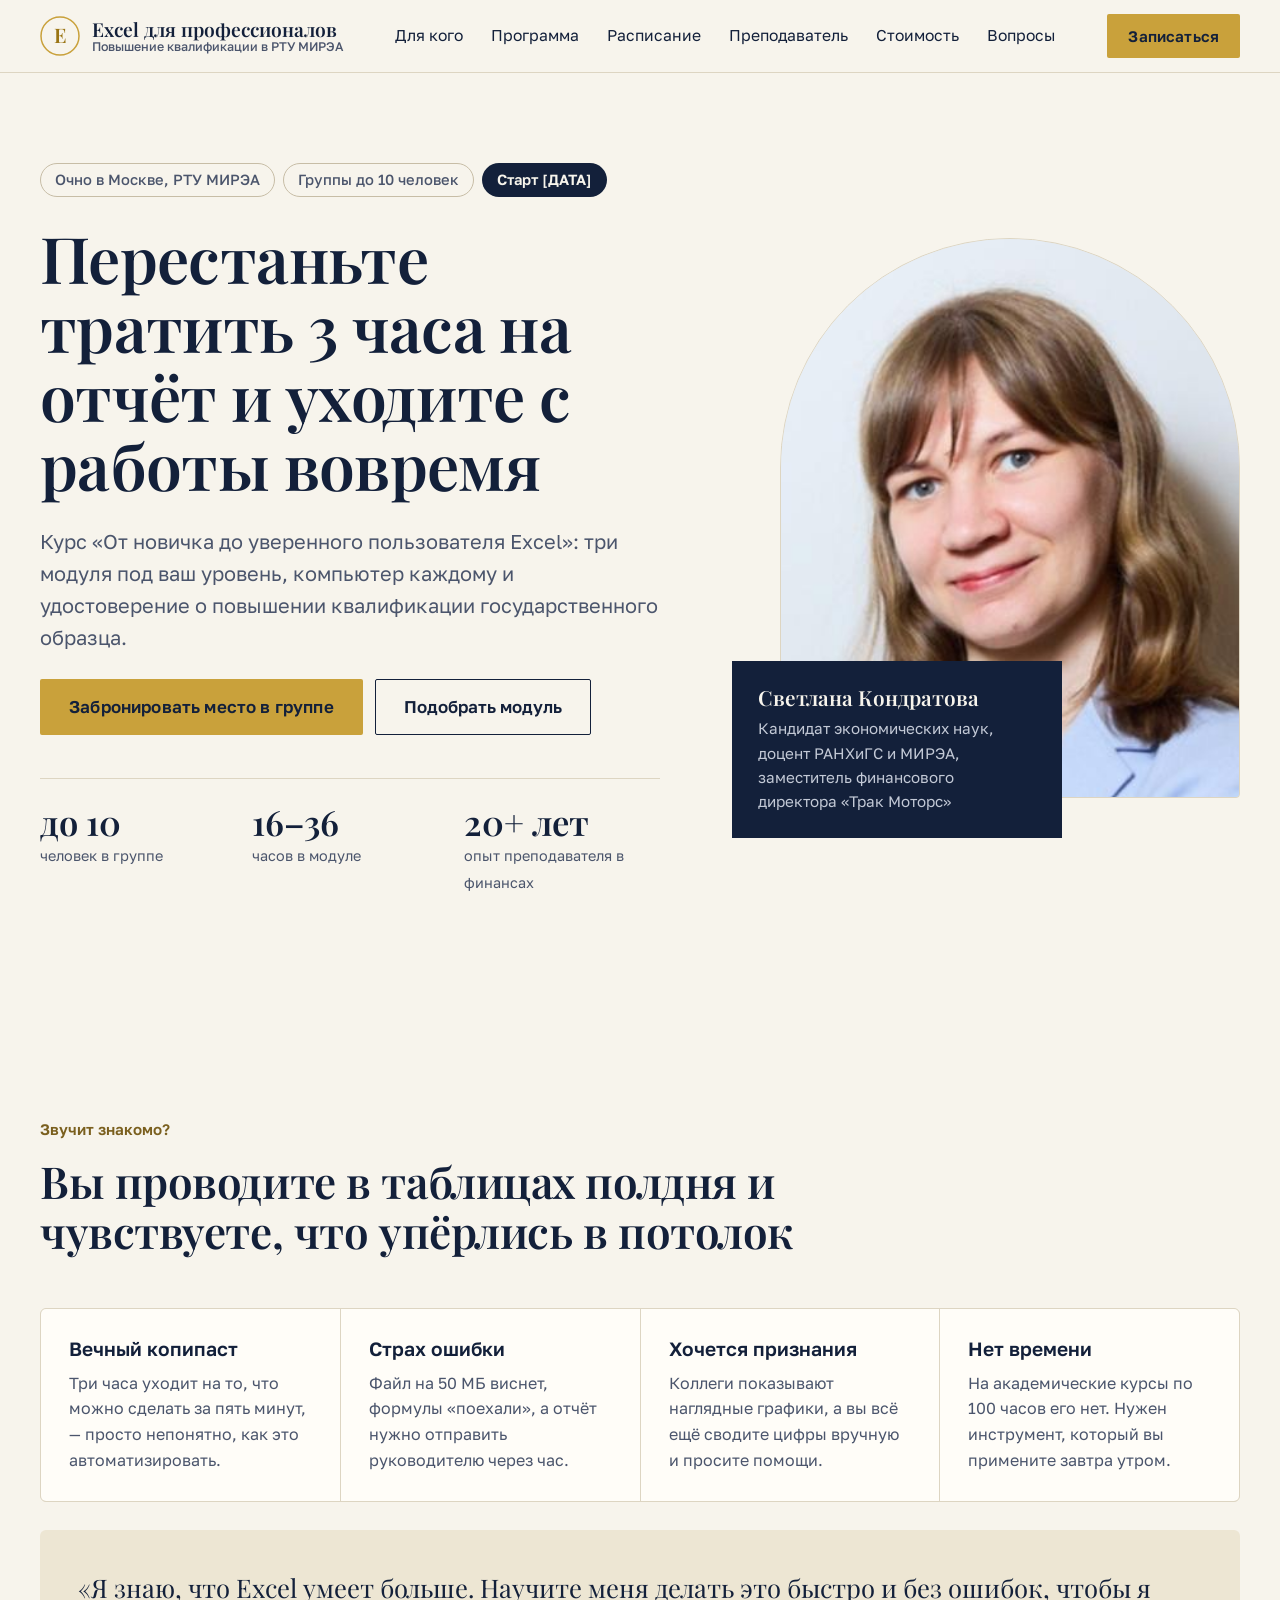
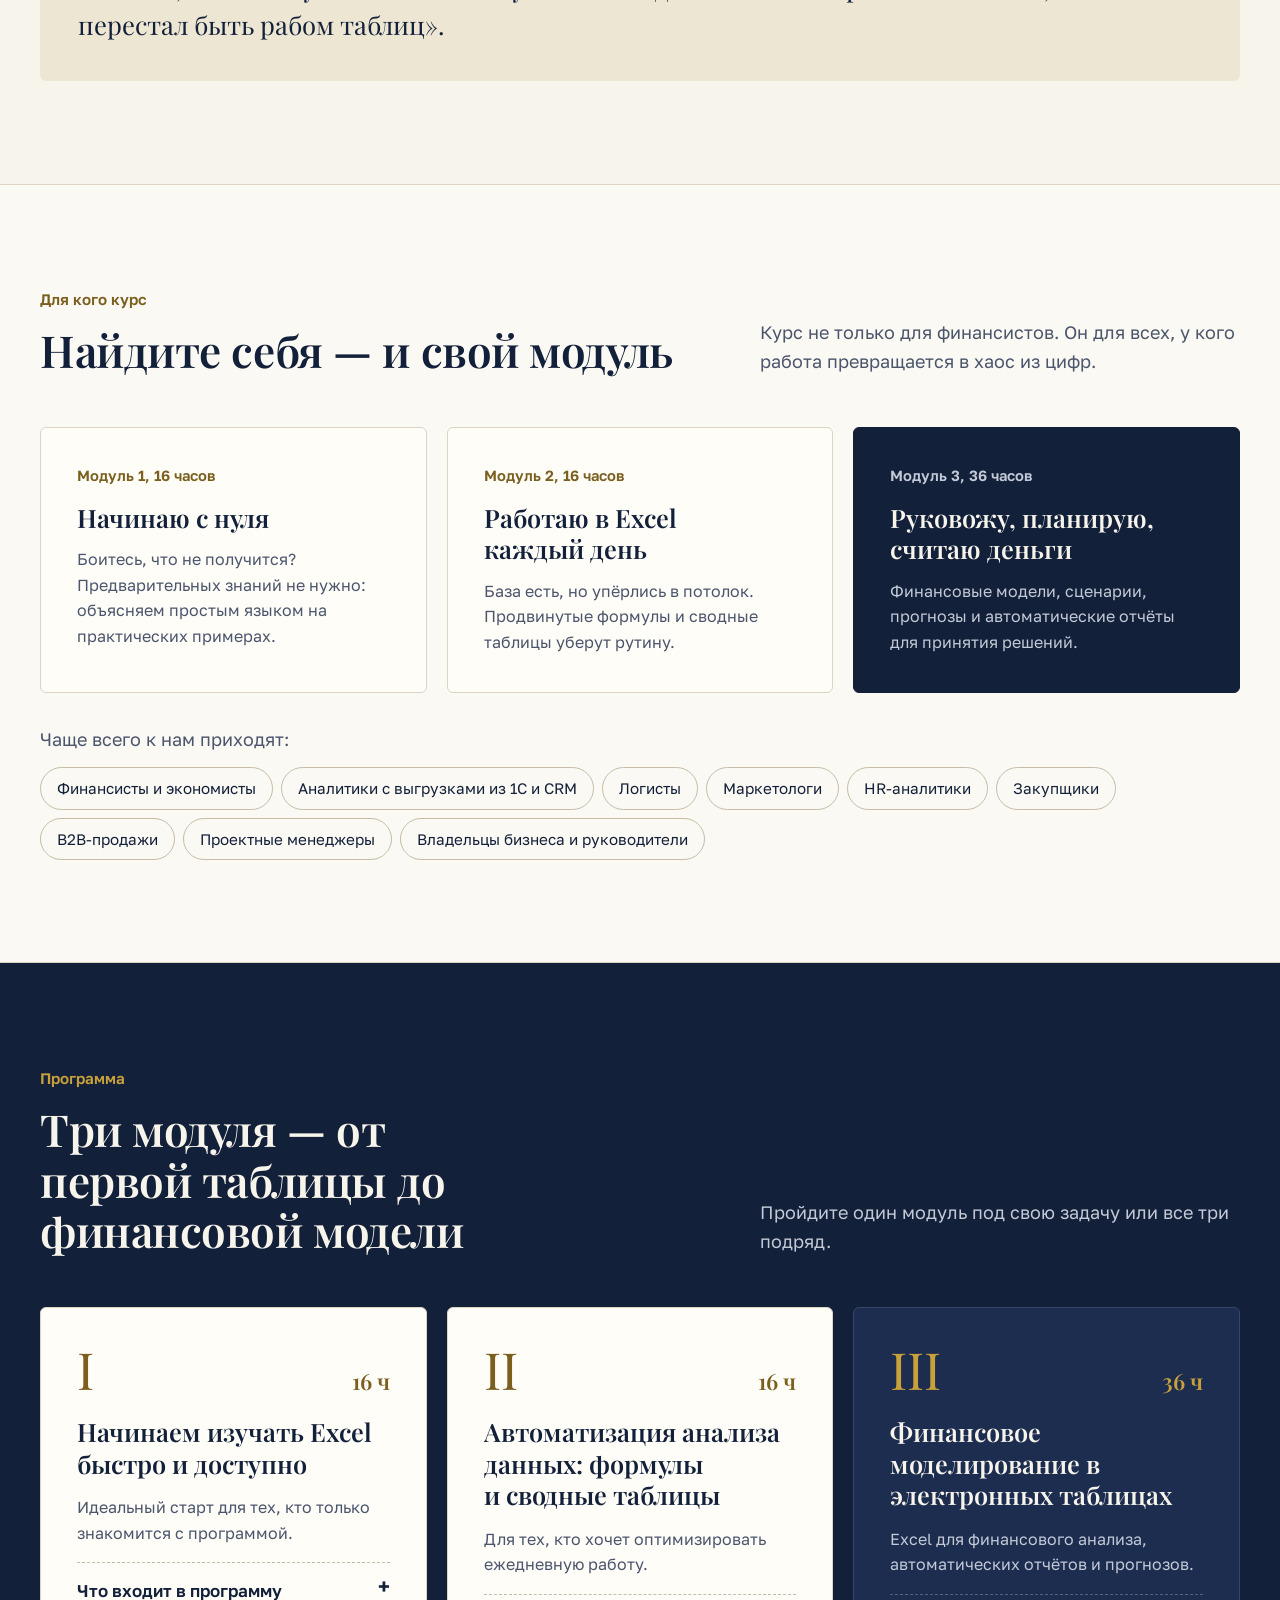
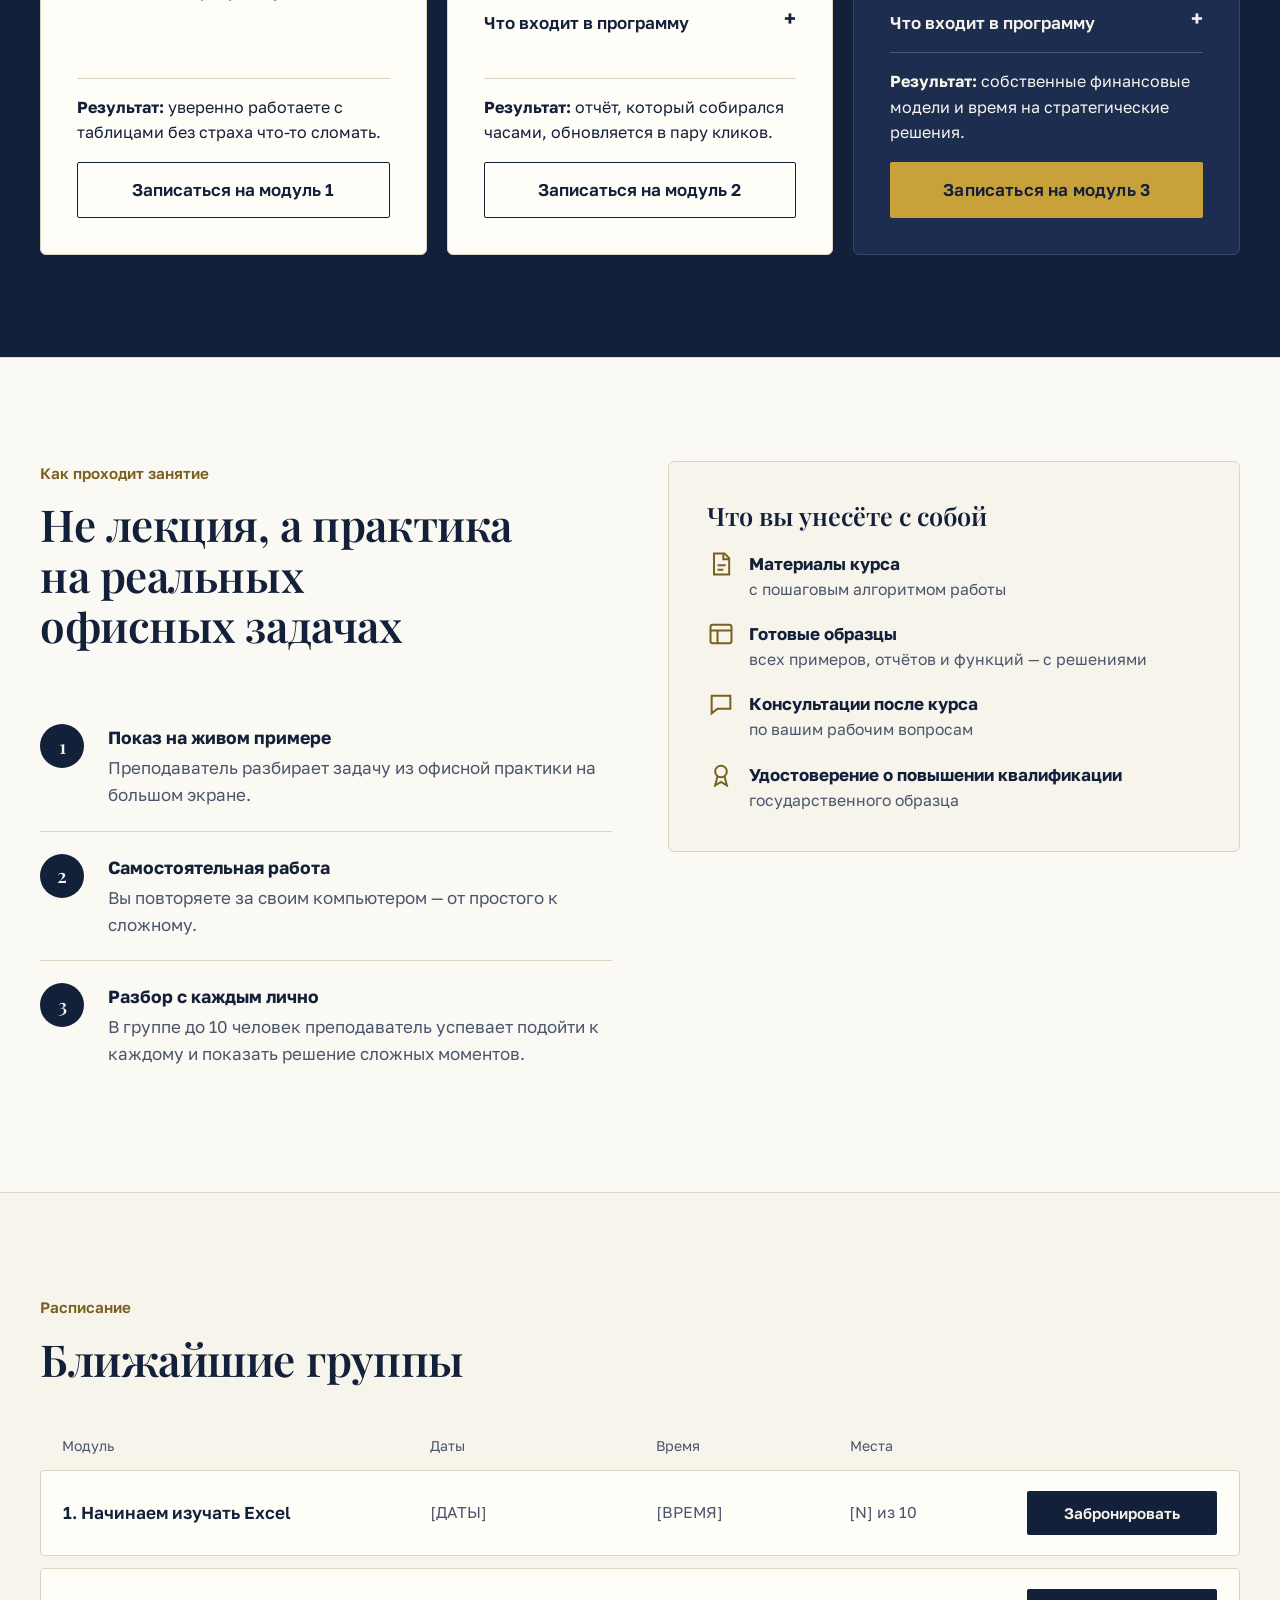
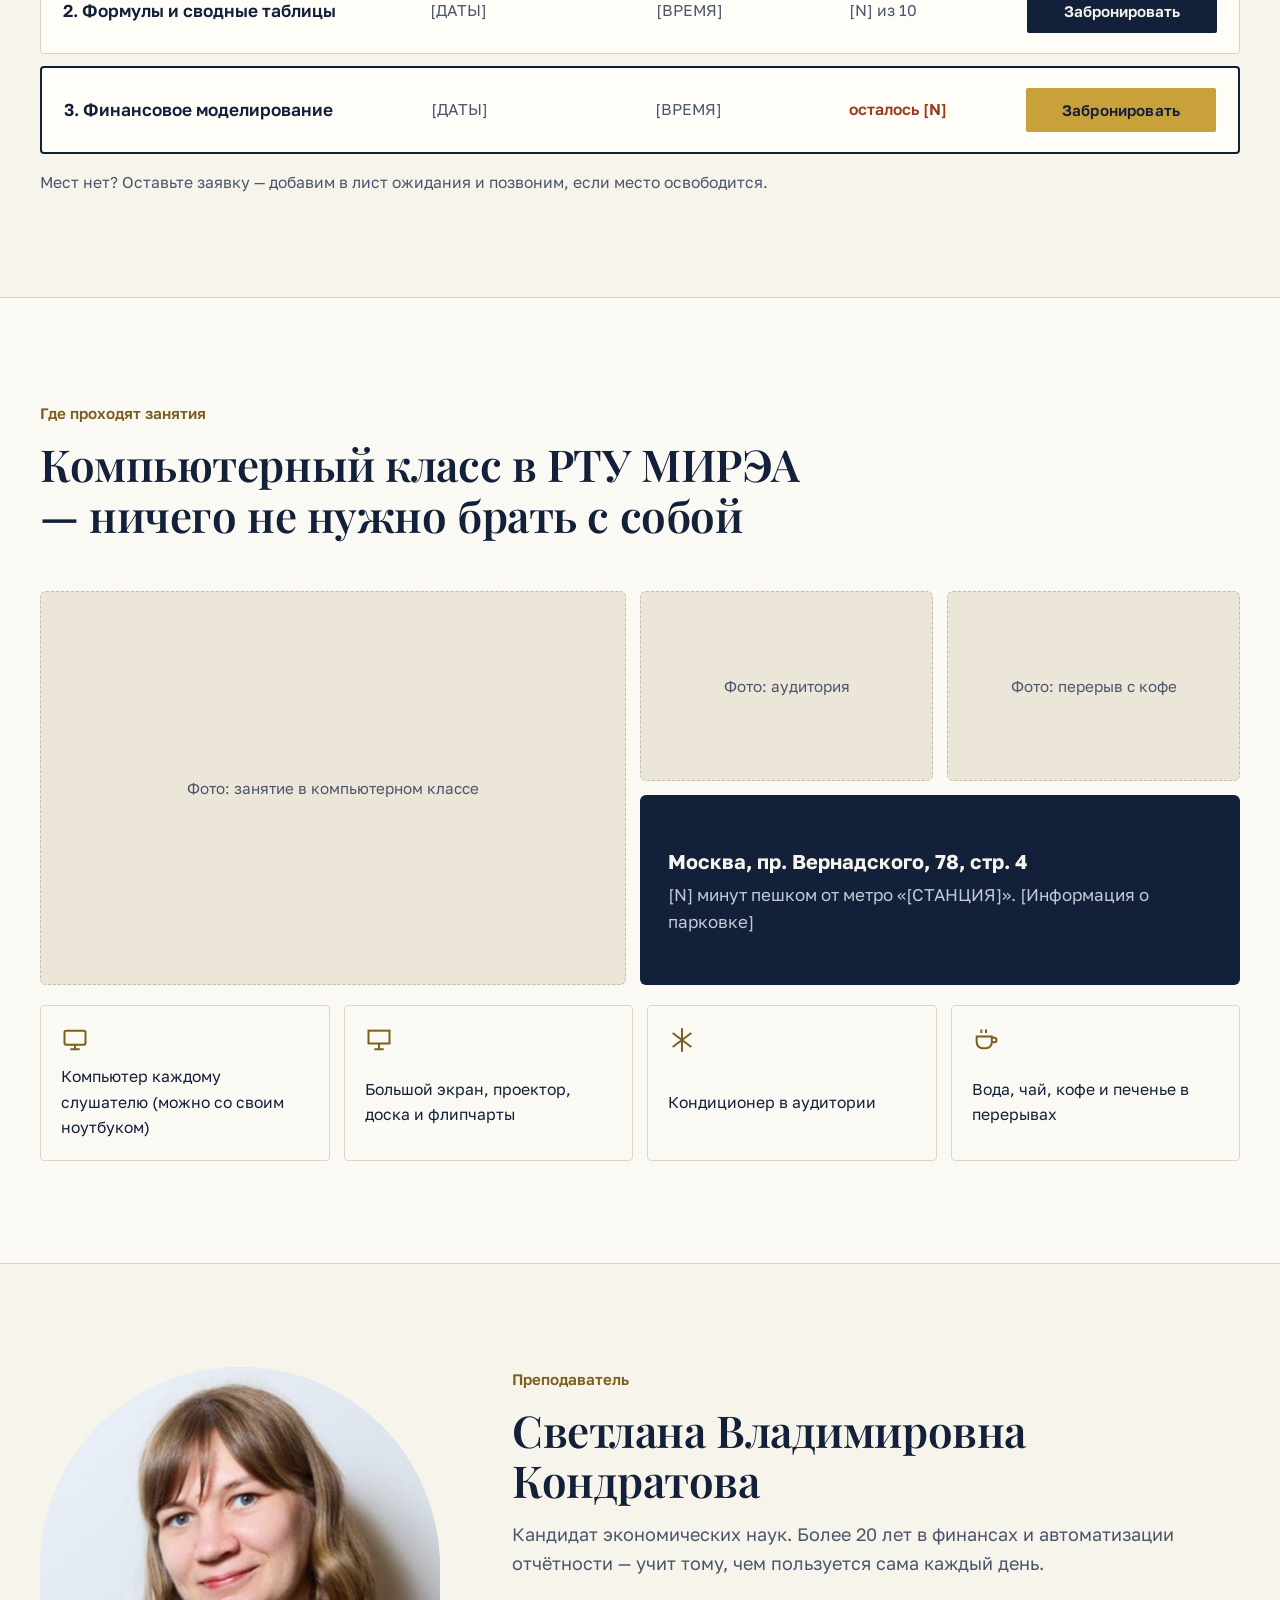
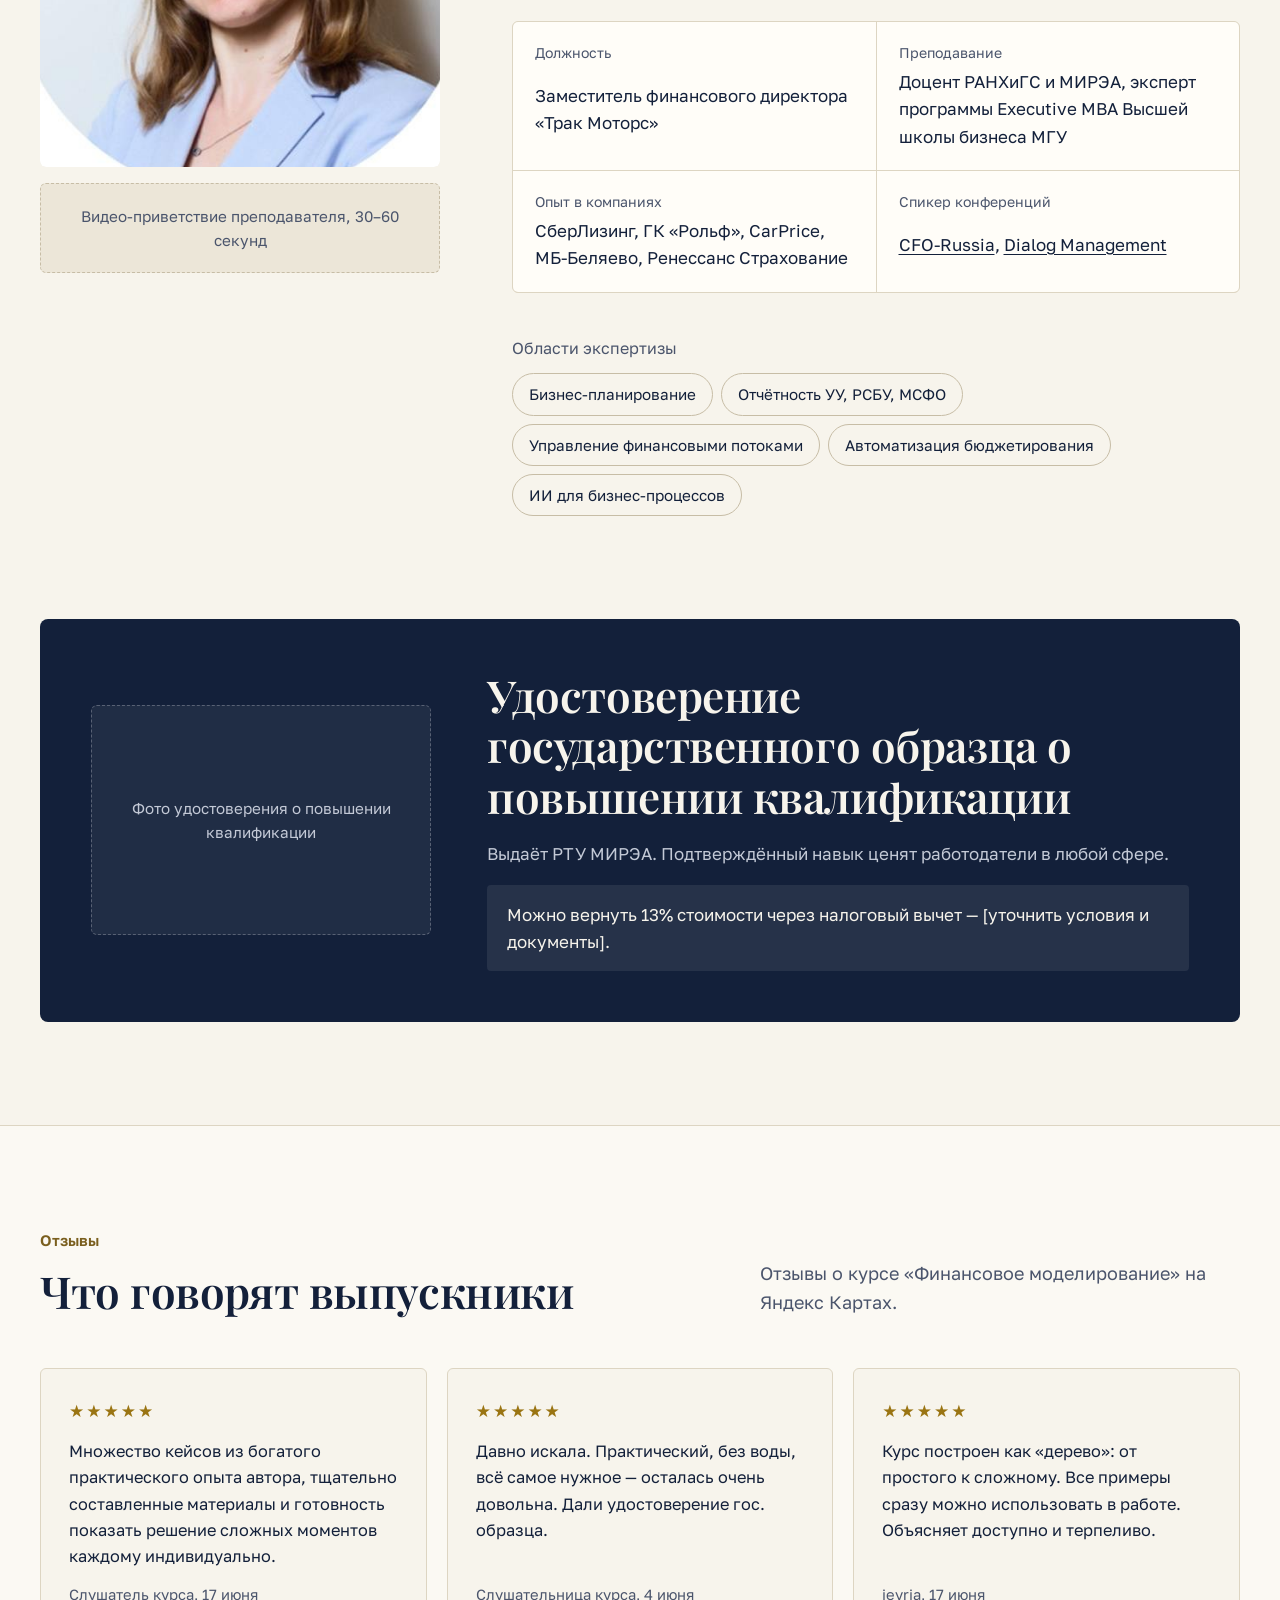
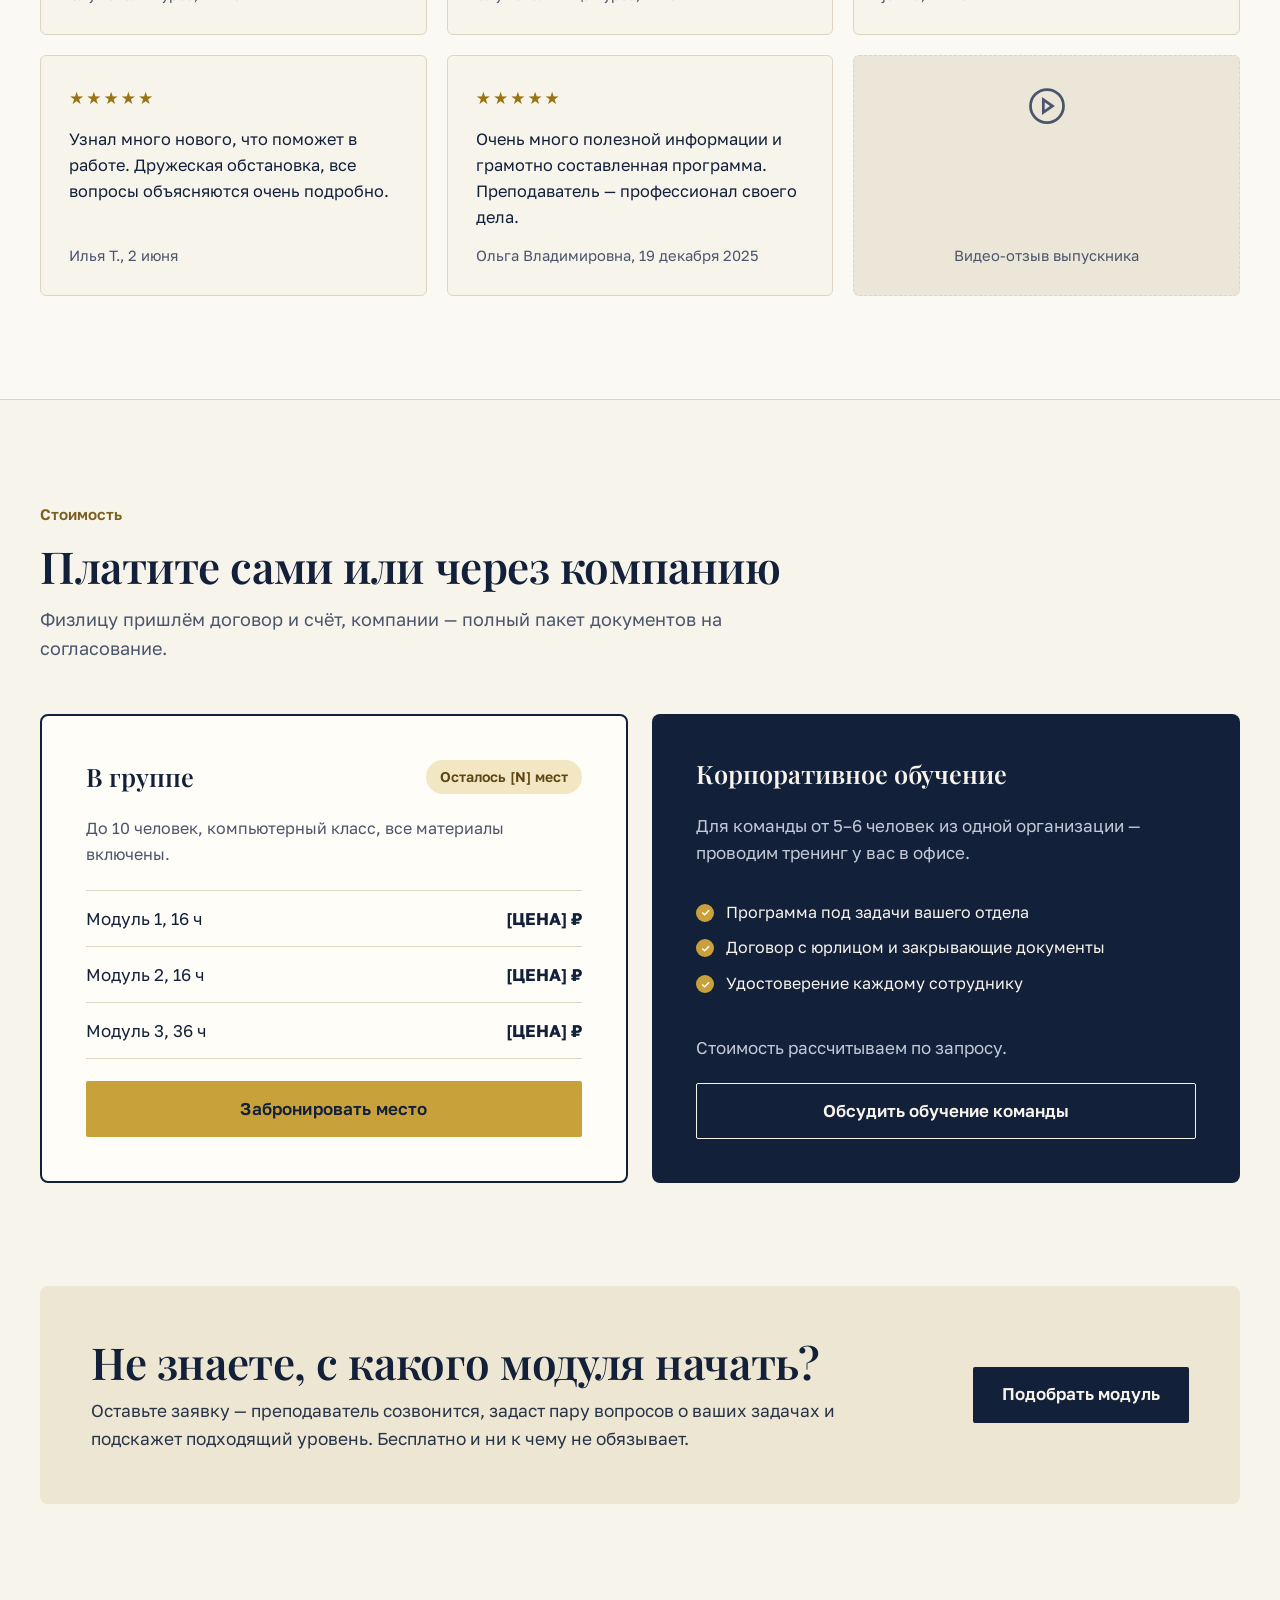
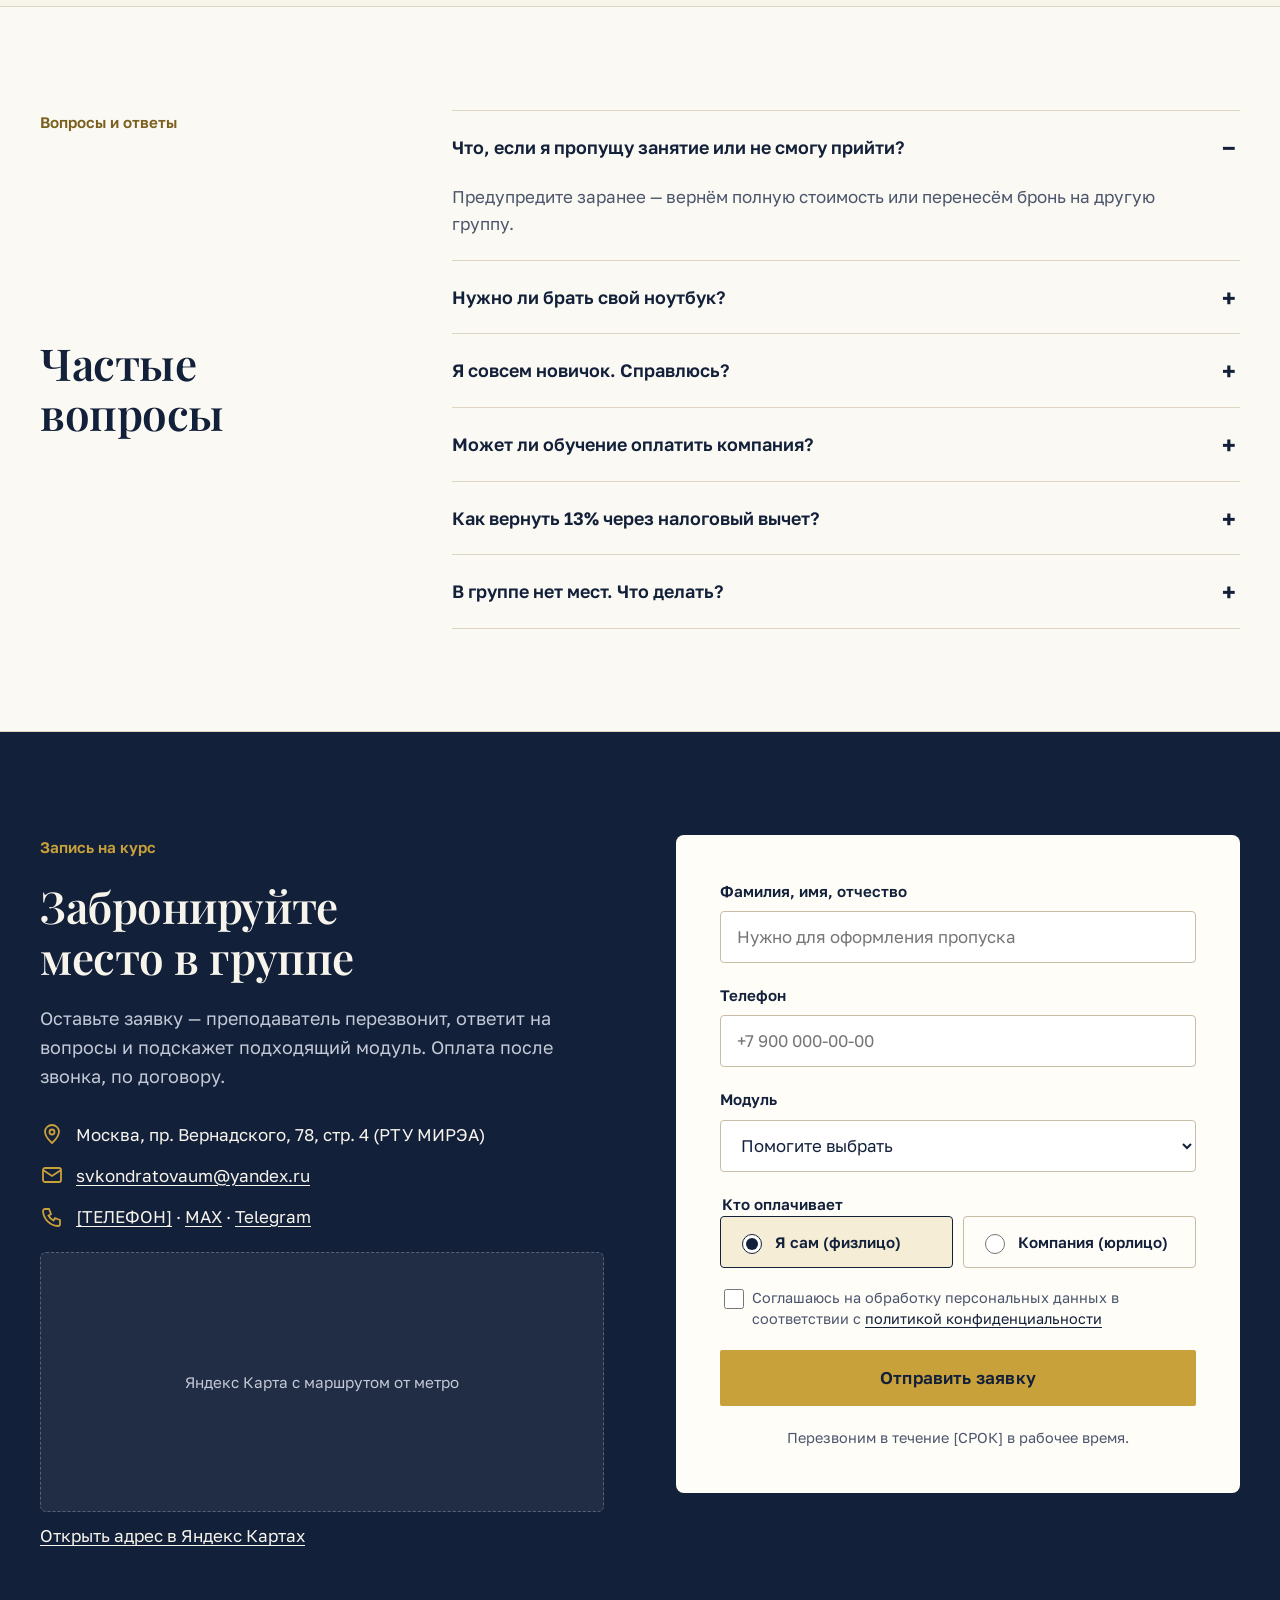
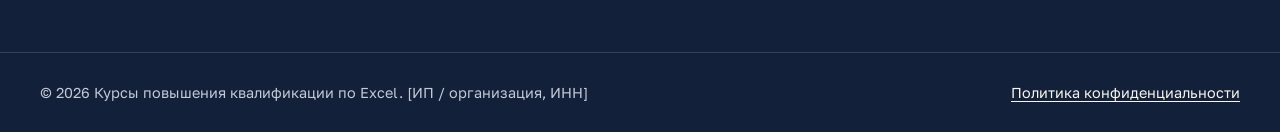
==== a/index.html @ 5761de15 "Лендинг курса Excel: варианты A и C, приём заявок, Метрика и UTM" ====
<!doctype html>
<html lang="ru">
<head>
<meta charset="utf-8">
<meta name="viewport" content="width=device-width, initial-scale=1">
<title>Курсы Excel для руководителей и специалистов — очно в Москве</title>
<meta name="description" content="Очные курсы Excel в РТУ МИРЭА: три модуля от базового уровня до финансового моделирования. Группы до 10 человек, компьютер каждому, удостоверение о повышении квалификации.">
<!-- TODO: заменить ВАШ-ДОМЕН.ru на реальный домен -->
<link rel="canonical" href="https://ВАШ-ДОМЕН.ru/a/">
<meta property="og:title" content="Курсы Excel для руководителей и специалистов — очно в Москве">
<meta property="og:description" content="Три модуля, группы до 10 человек, удостоверение гос. образца.">
<meta property="og:type" content="website">
<meta property="og:image" content="https://ВАШ-ДОМЕН.ru/assets/img/og-a.jpg">
<link rel="preconnect" href="https://fonts.googleapis.com">
<link rel="preconnect" href="https://fonts.gstatic.com" crossorigin>
<link rel="stylesheet" href="https://fonts.googleapis.com/css2?family=Playfair+Display:wght@500;600;700&amp;family=Golos+Text:wght@400;500;600&amp;display=swap">
<link rel="stylesheet" href="../assets/css/base.css">
<link rel="stylesheet" href="../assets/css/theme-a.css">

<script>
  /* Настройки страницы. metrikaId — номер счётчика Яндекс Метрики (8 цифр). 0 = счётчик выключен. */
  window.LANDING_CONFIG = {
    metrikaId: 0,
    callbackText: 'в течение [СРОК] в рабочее время',
    fallbackEmail: 'svkondratovaum@yandex.ru'
  };
</script>
<!-- Яндекс.Метрика: загружается, только если указан metrikaId -->
<script>
  (function () {
    var id = window.LANDING_CONFIG.metrikaId;
    if (!id) return;
    (function(m,e,t,r,i,k,a){m[i]=m[i]||function(){(m[i].a=m[i].a||[]).push(arguments)};
    m[i].l=1*new Date();
    for (var j = 0; j < document.scripts.length; j++) {if (document.scripts[j].src === r) { return; }}
    k=e.createElement(t),a=e.getElementsByTagName(t)[0],k.async=1,k.src=r,a.parentNode.insertBefore(k,a)})
    (window, document, "script", "https://mc.yandex.ru/metrika/tag.js", "ym");
    window.ym(id, "init", { clickmap: true, trackLinks: true, accurateTrackBounce: true, webvisor: true });
  })();
</script>
</head>
<body class="theme-a">

<header class="site-header">
  <div class="container site-header__row">
    <a class="logo" href="#top">
      <svg class="logo__mark" width="40" height="40" viewBox="0 0 40 40" aria-hidden="true"><circle cx="20" cy="20" r="19" fill="none" stroke="#C9A13B" stroke-width="1.5"/><text x="20" y="27" text-anchor="middle" font-family="Playfair Display, Georgia, serif" font-size="20" font-weight="600" fill="#9A7412">E</text></svg>
      <span class="logo__name">Excel для профессионалов<span class="logo__sub">Повышение квалификации в РТУ МИРЭА</span></span>
    </a>
    <nav class="nav" aria-label="Разделы страницы">
      <a href="#for">Для кого</a>
      <a href="#program">Программа</a>
      <a href="#schedule">Расписание</a>
      <a href="#teacher">Преподаватель</a>
      <a href="#price">Стоимость</a>
      <a href="#faq">Вопросы</a>
    </nav>
    <a class="btn btn--primary btn--sm site-header__cta" href="#signup" data-cta="header">Записаться</a>
    <button class="menu-btn" type="button" aria-controls="mobile-nav" aria-expanded="false" aria-label="Меню" data-menu-toggle><svg width="22" height="22" viewBox="0 0 24 24" fill="none" stroke="currentColor" stroke-width="2" aria-hidden="true"><path d="M4 7h16M4 12h16M4 17h16"/></svg></button>
  </div>
  <nav class="container mobile-nav" id="mobile-nav" aria-label="Разделы страницы">
    <a href="#for">Для кого</a>
    <a href="#program">Программа</a>
    <a href="#schedule">Расписание</a>
    <a href="#teacher">Преподаватель</a>
    <a href="#price">Стоимость</a>
    <a href="#faq">Вопросы</a>
    <a class="btn btn--primary btn--block" href="#signup" data-cta="mobile-menu">Записаться</a>
  </nav>
</header>

<main id="top">

<!-- 1. HERO -->
<section class="hero">
  <div class="container hero__grid">
    <div class="hero__text">
      <div class="hero__meta">
        <span class="chip">Очно в Москве, РТУ МИРЭА</span>
        <span class="chip">Группы до 10 человек</span>
        <span class="chip chip--accent">Старт [ДАТА]</span>
      </div>
      <h1>Перестаньте тратить 3 часа на отчёт и уходите с работы вовремя</h1>
      <p class="hero__lead">Курс «От новичка до уверенного пользователя Excel»: три модуля под ваш уровень, компьютер каждому и удостоверение о повышении квалификации государственного образца.</p>
      <div class="hero__actions">
        <a class="btn btn--primary" href="#signup" data-cta="hero">Забронировать место в группе</a>
        <a class="btn btn--ghost" href="#pick" data-cta="hero-pick">Подобрать модуль</a>
      </div>
      <dl class="hero__facts">
        <div><dt class="visually-hidden">Размер группы</dt><dd style="margin:0"><span class="fact__value">до 10</span><span class="fact__label">человек в группе</span></dd></div>
        <div><dt class="visually-hidden">Длительность</dt><dd style="margin:0"><span class="fact__value">16–36</span><span class="fact__label">часов в модуле</span></dd></div>
        <div><dt class="visually-hidden">Опыт преподавателя</dt><dd style="margin:0"><span class="fact__value">20+ лет</span><span class="fact__label">опыт преподавателя в финансах</span></dd></div>
      </dl>
    </div>
    <div class="hero__media">
      <div class="hero__photo">
        <img src="../assets/img/teacher.jpg" alt="Преподаватель курса Светлана Кондратова" width="536" height="536" fetchpriority="high">
      </div>
      <div class="teacher-card">
        
        <span class="teacher-card__name">Светлана Кондратова</span>
        <span class="teacher-card__role">Кандидат экономических наук, доцент РАНХиГС и МИРЭА, заместитель финансового директора «Трак Моторс»</span>
      </div>
      <div class="hero__badge">Отчёт за 20 минут вместо 3 часов</div>
    </div>
  </div>
</section>

<!-- 2. БОЛИ -->
<section class="section" aria-labelledby="pains-title">
  <div class="container">
    <div class="section__head">
      <span class="section__kicker">Звучит знакомо?</span>
      <h2 id="pains-title">Вы проводите в таблицах полдня и чувствуете, что упёрлись в потолок</h2>
    </div>
    <div class="grid grid--4 pains">
      <div class="pain"><h3>Вечный копипаст</h3><p>Три часа уходит на то, что можно сделать за пять минут, — просто непонятно, как это автоматизировать.</p></div>
      <div class="pain"><h3>Страх ошибки</h3><p>Файл на 50 МБ виснет, формулы «поехали», а отчёт нужно отправить руководителю через час.</p></div>
      <div class="pain"><h3>Хочется признания</h3><p>Коллеги показывают наглядные графики, а вы всё ещё сводите цифры вручную и просите помощи.</p></div>
      <div class="pain"><h3>Нет времени</h3><p>На академические курсы по 100 часов его нет. Нужен инструмент, который вы примените завтра утром.</p></div>
    </div>
    <blockquote class="quote-block">«Я знаю, что Excel умеет больше. Научите меня делать это быстро и без ошибок, чтобы я перестал быть рабом таблиц».</blockquote>
  </div>
</section>

<!-- 3. ДЛЯ КОГО -->
<section class="section section--alt" id="for" aria-labelledby="for-title">
  <div class="container">
    <div class="section__head section__head--split">
      <div style="display:grid;gap:14px">
        <span class="section__kicker">Для кого курс</span>
        <h2 id="for-title">Найдите себя — и свой модуль</h2>
      </div>
      <p class="section__lead">Курс не только для финансистов. Он для всех, у кого работа превращается в хаос из цифр.</p>
    </div>
    <div class="grid grid--3">
      <article class="card"><span class="card__meta">Модуль 1, 16 часов</span><h3>Начинаю с нуля</h3><p class="card__text">Боитесь, что не получится? Предварительных знаний не нужно: объясняем простым языком на практических примерах.</p></article>
      <article class="card"><span class="card__meta">Модуль 2, 16 часов</span><h3>Работаю в Excel каждый день</h3><p class="card__text">База есть, но упёрлись в потолок. Продвинутые формулы и сводные таблицы уберут рутину.</p></article>
      <article class="card card--dark"><span class="card__meta">Модуль 3, 36 часов</span><h3>Руковожу, планирую, считаю деньги</h3><p class="card__text">Финансовые модели, сценарии, прогнозы и автоматические отчёты для принятия решений.</p></article>
    </div>
    <p class="section__lead" style="margin-top:32px">Чаще всего к нам приходят:</p>
    <div class="tags" style="margin-top:14px">
      <span class="tag">Финансисты и экономисты</span><span class="tag">Аналитики с выгрузками из 1С и CRM</span><span class="tag">Логисты</span><span class="tag">Маркетологи</span><span class="tag">HR-аналитики</span><span class="tag">Закупщики</span><span class="tag">B2B-продажи</span><span class="tag">Проектные менеджеры</span><span class="tag">Владельцы бизнеса и руководители</span>
    </div>
  </div>
</section>

<!-- 4. ПРОГРАММА -->
<section class="section section--dark" id="program" aria-labelledby="program-title">
  <div class="container">
    <div class="section__head section__head--split">
      <div style="display:grid;gap:14px">
        <span class="section__kicker">Программа</span>
        <h2 id="program-title">Три модуля — от первой таблицы до финансовой модели</h2>
      </div>
      <p class="section__lead">Пройдите один модуль под свою задачу или все три подряд.</p>
    </div>
    <div class="grid grid--3">
      <article class="card module">
        <div class="module__top"><span class="module__numeral">I</span><span class="module__hours">16 ч</span></div>
        <h3>Начинаем изучать Excel быстро и доступно</h3>
        <p class="card__text">Идеальный старт для тех, кто только знакомится с программой.</p>
        <details data-goal-open="m1">
          <summary>Что входит в программу</summary>
          <ul class="checklist">
            <li>Интерфейс, работа с книгами и листами</li>
            <li>Защита файлов</li>
            <li>Базовые функции и инструменты</li>
            <li><!-- TODO --> [Дополнить темами программы]</li>
          </ul>
        </details>
        <p class="module__result"><b>Результат:</b> уверенно работаете с таблицами без страха что-то сломать.</p>
        <a class="btn btn--ghost btn--block" href="#signup" data-cta="program" data-module="Модуль 1. Начинаем изучать Excel (16 ч)">Записаться на модуль 1</a>
      </article>
      <article class="card module">
        <div class="module__top"><span class="module__numeral">II</span><span class="module__hours">16 ч</span></div>
        <h3>Автоматизация анализа данных: формулы и сводные таблицы</h3>
        <p class="card__text">Для тех, кто хочет оптимизировать ежедневную работу.</p>
        <details data-goal-open="m2">
          <summary>Что входит в программу</summary>
          <ul class="checklist">
            <li>Продвинутые формулы для расчётов</li>
            <li>Сводные таблицы для анализа данных</li>
            <li>Автоматизация рутинных задач</li>
            <li><!-- TODO --> [Дополнить темами программы]</li>
          </ul>
        </details>
        <p class="module__result"><b>Результат:</b> отчёт, который собирался часами, обновляется в пару кликов.</p>
        <a class="btn btn--ghost btn--block" href="#signup" data-cta="program" data-module="Модуль 2. Формулы и сводные таблицы (16 ч)">Записаться на модуль 2</a>
      </article>
      <article class="card card--dark module">
        <div class="module__top"><span class="module__numeral">III</span><span class="module__hours">36 ч</span></div>
        <h3>Финансовое моделирование в электронных таблицах</h3>
        <p class="card__text">Excel для финансового анализа, автоматических отчётов и прогнозов.</p>
        <details data-goal-open="m3">
          <summary>Что входит в программу</summary>
          <ul class="checklist">
            <li>Основы: книги, листы, форматирование, сортировка и фильтрация</li>
            <li>Большие массивы: сбор нескольких таблиц в одну, дубликаты, группировка</li>
            <li>ВПР, ИНДЕКС, ПОИСКПОЗ, СМЕЩ, функции дат и текста, СУММЕСЛИ, СЧЁТЕСЛИ</li>
            <li>Финансовые модели и сценарии</li>
            <li>Сводные таблицы с вычислениями</li>
            <li>Визуализация: графики и диаграммы</li>
          </ul>
        </details>
        <p class="module__result"><b>Результат:</b> собственные финансовые модели и время на стратегические решения.</p>
        <a class="btn btn--primary btn--block" href="#signup" data-cta="program" data-module="Модуль 3. Финансовое моделирование (36 ч)">Записаться на модуль 3</a>
      </article>
    </div>
  </div>
</section>

<!-- 5. КАК ПРОХОДИТ -->
<section class="section section--alt" aria-labelledby="how-title">
  <div class="container grid grid--2" style="--gap:56px">
    <div>
      <div class="section__head">
        <span class="section__kicker">Как проходит занятие</span>
        <h2 id="how-title">Не лекция, а практика на реальных офисных задачах</h2>
      </div>
      <ol class="steps">
        <li><div><b>Показ на живом примере</b><span>Преподаватель разбирает задачу из офисной практики на большом экране.</span></div></li>
        <li><div><b>Самостоятельная работа</b><span>Вы повторяете за своим компьютером — от простого к сложному.</span></div></li>
        <li><div><b>Разбор с каждым лично</b><span>В группе до 10 человек преподаватель успевает подойти к каждому и показать решение сложных моментов.</span></div></li>
      </ol>
    </div>
    <div class="takeaways">
      <h3>Что вы унесёте с собой</h3>
      <div class="takeaway"><svg width="28" height="28" viewBox="0 0 24 24" fill="none" stroke="currentColor" stroke-width="1.7" aria-hidden="true"><path d="M6 3h9l4 4v14H6z"/><path d="M14 3v5h5M9 13h7M9 17h5"/></svg><div><b>Материалы курса</b><span>с пошаговым алгоритмом работы</span></div></div>
      <div class="takeaway"><svg width="28" height="28" viewBox="0 0 24 24" fill="none" stroke="currentColor" stroke-width="1.7" aria-hidden="true"><rect x="3" y="4" width="18" height="16" rx="2"/><path d="M3 9h18M9 9v11"/></svg><div><b>Готовые образцы</b><span>всех примеров, отчётов и функций — с решениями</span></div></div>
      <div class="takeaway"><svg width="28" height="28" viewBox="0 0 24 24" fill="none" stroke="currentColor" stroke-width="1.7" aria-hidden="true"><path d="M4 5h16v11H9l-5 4z"/></svg><div><b>Консультации после курса</b><span>по вашим рабочим вопросам</span></div></div>
      <div class="takeaway"><svg width="28" height="28" viewBox="0 0 24 24" fill="none" stroke="currentColor" stroke-width="1.7" aria-hidden="true"><circle cx="12" cy="9" r="5"/><path d="M9 13l-2 8 5-3 5 3-2-8"/></svg><div><b>Удостоверение о повышении квалификации</b><span>государственного образца</span></div></div>
    </div>
  </div>
</section>

<!-- 6. РАСПИСАНИЕ — TODO: заполнить даты, время и места -->
<section class="section" id="schedule" aria-labelledby="schedule-title">
  <div class="container">
    <div class="section__head">
      <span class="section__kicker">Расписание</span>
      <h2 id="schedule-title">Ближайшие группы</h2>
    </div>
    <div class="schedule" role="table" aria-label="Расписание групп">
      <div class="schedule__head" role="row"><span role="columnheader">Модуль</span><span role="columnheader">Даты</span><span role="columnheader">Время</span><span role="columnheader">Места</span><span></span></div>
      <div class="schedule__row" role="row">
        <span class="schedule__name" role="cell">1. Начинаем изучать Excel</span>
        <span class="schedule__cell" role="cell">[ДАТЫ]</span><span class="schedule__cell" role="cell">[ВРЕМЯ]</span><span class="schedule__cell" role="cell">[N] из 10</span>
        <a class="btn btn--dark btn--sm" href="#signup" data-cta="schedule" data-module="Модуль 1. Начинаем изучать Excel (16 ч)">Забронировать</a>
      </div>
      <div class="schedule__row" role="row">
        <span class="schedule__name" role="cell">2. Формулы и сводные таблицы</span>
        <span class="schedule__cell" role="cell">[ДАТЫ]</span><span class="schedule__cell" role="cell">[ВРЕМЯ]</span><span class="schedule__cell" role="cell">[N] из 10</span>
        <a class="btn btn--dark btn--sm" href="#signup" data-cta="schedule" data-module="Модуль 2. Формулы и сводные таблицы (16 ч)">Забронировать</a>
      </div>
      <div class="schedule__row schedule__row--hot" role="row">
        <span class="schedule__name" role="cell">3. Финансовое моделирование</span>
        <span class="schedule__cell" role="cell">[ДАТЫ]</span><span class="schedule__cell" role="cell">[ВРЕМЯ]</span><span class="schedule__cell schedule__seats--hot" role="cell">осталось [N]</span>
        <a class="btn btn--primary btn--sm" href="#signup" data-cta="schedule" data-module="Модуль 3. Финансовое моделирование (36 ч)">Забронировать</a>
      </div>
    </div>
    <p class="schedule__note">Мест нет? Оставьте заявку — добавим в лист ожидания и позвоним, если место освободится.</p>
  </div>
</section>

<!-- 7. ГДЕ УЧИТЬСЯ -->
<section class="section section--alt" aria-labelledby="place-title">
  <div class="container">
    <div class="section__head">
      <span class="section__kicker">Где проходят занятия</span>
      <h2 id="place-title">Компьютерный класс в РТУ МИРЭА — ничего не нужно брать с собой</h2>
    </div>
    <div class="gallery">
      <!-- TODO: заменить плейсхолдеры на фото -->
      <div class="ph">Фото: занятие в компьютерном классе</div>
      <div class="ph">Фото: аудитория</div>
      <div class="ph">Фото: перерыв с кофе</div>
      <div class="gallery__address"><b>Москва, пр. Вернадского, 78, стр. 4</b><span>[N] минут пешком от метро «[СТАНЦИЯ]». [Информация о парковке]</span></div>
    </div>
    <div class="grid grid--4 features" style="--gap:14px">
      <div class="feature"><svg width="28" height="28" viewBox="0 0 24 24" fill="none" stroke="currentColor" stroke-width="1.7" aria-hidden="true"><rect x="3" y="4" width="18" height="12" rx="1.5"/><path d="M8 20h8M12 16v4"/></svg>Компьютер каждому слушателю (можно со своим ноутбуком)</div>
      <div class="feature"><svg width="28" height="28" viewBox="0 0 24 24" fill="none" stroke="currentColor" stroke-width="1.7" aria-hidden="true"><rect x="3" y="4" width="18" height="11"/><path d="M12 15v5M8 20h8"/></svg>Большой экран, проектор, доска и флипчарты</div>
      <div class="feature"><svg width="28" height="28" viewBox="0 0 24 24" fill="none" stroke="currentColor" stroke-width="1.7" aria-hidden="true"><path d="M12 2v20M4 6l16 12M20 6L4 18"/></svg>Кондиционер в аудитории</div>
      <div class="feature"><svg width="28" height="28" viewBox="0 0 24 24" fill="none" stroke="currentColor" stroke-width="1.7" aria-hidden="true"><path d="M4 9h13v5a5 5 0 01-5 5H9a5 5 0 01-5-5zM17 10h2a2 2 0 010 4h-2M8 3v3M12 3v3"/></svg>Вода, чай, кофе и печенье в перерывах</div>
    </div>
  </div>
</section>

<!-- 8. ПРЕПОДАВАТЕЛЬ -->
<section class="section" id="teacher" aria-labelledby="teacher-title">
  <div class="container teacher">
    <div>
      <div class="teacher__photo"><img src="../assets/img/teacher.jpg" alt="Светлана Владимировна Кондратова" width="536" height="536" loading="lazy"></div>
      <!-- TODO: видео-приветствие 30–60 сек (например, встроить с Rutube/VK Видео) -->
      <div class="ph teacher__video">Видео-приветствие преподавателя, 30–60 секунд</div>
    </div>
    <div class="teacher__body">
      <div class="section__head" style="margin:0">
        <span class="section__kicker">Преподаватель</span>
        <h2 id="teacher-title">Светлана Владимировна Кондратова</h2>
        <p class="section__lead">Кандидат экономических наук. Более 20 лет в финансах и автоматизации отчётности — учит тому, чем пользуется сама каждый день.</p>
      </div>
      <dl class="facts-table">
        <div><dt>Должность</dt><dd>Заместитель финансового директора «Трак Моторс»</dd></div>
        <div><dt>Преподавание</dt><dd>Доцент РАНХиГС и МИРЭА, эксперт программы Executive MBA Высшей школы бизнеса МГУ</dd></div>
        <div><dt>Опыт в компаниях</dt><dd>СберЛизинг, ГК «Рольф», CarPrice, МБ-Беляево, Ренессанс Страхование</dd></div>
        <div><dt>Спикер конференций</dt><dd><a href="https://www.cfo-russia.ru/meropriyatiya/speakers/92430/" target="_blank" rel="noopener">CFO-Russia</a>, <a href="https://dialogmanag.com/CTBT/2025/dokladchiki/" target="_blank" rel="noopener">Dialog Management</a></dd></div>
      </dl>
      <div>
        <p class="section__lead" style="font-size:1rem">Области экспертизы</p>
        <div class="tags" style="margin-top:12px">
          <span class="tag">Бизнес-планирование</span><span class="tag">Отчётность УУ, РСБУ, МСФО</span><span class="tag">Управление финансовыми потоками</span><span class="tag">Автоматизация бюджетирования</span><span class="tag">ИИ для бизнес-процессов</span>
        </div>
      </div>
    </div>
  </div>
</section>

<!-- 9. ДОКУМЕНТ -->
<section class="section" style="padding-top:0" aria-labelledby="doc-title">
  <div class="container">
    <div class="doc">
      <!-- TODO: фото удостоверения -->
      <div class="ph">Фото удостоверения о повышении квалификации</div>
      <div class="doc__text">
        <h2 id="doc-title">Удостоверение государственного образца о повышении квалификации</h2>
        <p>Выдаёт РТУ МИРЭА. Подтверждённый навык ценят работодатели в любой сфере.</p>
        <!-- TODO: уточнить в МИРЭА условия налогового вычета -->
        <p class="doc__note">Можно вернуть 13% стоимости через налоговый вычет — [уточнить условия и документы].</p>
      </div>
    </div>
  </div>
</section>

<!-- 10. ОТЗЫВЫ -->
<section class="section section--alt" aria-labelledby="reviews-title">
  <div class="container">
    <div class="section__head section__head--split">
      <div style="display:grid;gap:14px">
        <span class="section__kicker">Отзывы</span>
        <h2 id="reviews-title">Что говорят выпускники</h2>
      </div>
      <p class="section__lead">Отзывы о курсе «Финансовое моделирование» на Яндекс Картах.</p>
    </div>
    <div class="grid grid--3">
      <figure class="review"><span class="review__stars" aria-label="Оценка 5 из 5">★★★★★</span><blockquote>Множество кейсов из богатого практического опыта автора, тщательно составленные материалы и готовность показать решение сложных моментов каждому индивидуально.</blockquote><figcaption>Слушатель курса, 17 июня</figcaption></figure>
      <figure class="review"><span class="review__stars" aria-label="Оценка 5 из 5">★★★★★</span><blockquote>Давно искала. Практический, без воды, всё самое нужное — осталась очень довольна. Дали удостоверение гос. образца.</blockquote><figcaption>Слушательница курса, 4 июня</figcaption></figure>
      <figure class="review"><span class="review__stars" aria-label="Оценка 5 из 5">★★★★★</span><blockquote>Курс построен как «дерево»: от простого к сложному. Все примеры сразу можно использовать в работе. Объясняет доступно и терпеливо.</blockquote><figcaption>jevria, 17 июня</figcaption></figure>
      <figure class="review"><span class="review__stars" aria-label="Оценка 5 из 5">★★★★★</span><blockquote>Узнал много нового, что поможет в работе. Дружеская обстановка, все вопросы объясняются очень подробно.</blockquote><figcaption>Илья Т., 2 июня</figcaption></figure>
      <figure class="review"><span class="review__stars" aria-label="Оценка 5 из 5">★★★★★</span><blockquote>Очень много полезной информации и грамотно составленная программа. Преподаватель — профессионал своего дела.</blockquote><figcaption>Ольга Владимировна, 19 декабря 2025</figcaption></figure>
      <!-- TODO: видео-отзыв -->
      <figure class="review review--video"><svg width="44" height="44" viewBox="0 0 24 24" fill="none" stroke="currentColor" stroke-width="1.5" aria-hidden="true"><circle cx="12" cy="12" r="9"/><path d="M10 8.5l5 3.5-5 3.5z"/></svg><figcaption>Видео-отзыв выпускника</figcaption></figure>
    </div>
  </div>
</section>

<!-- 11. СТОИМОСТЬ — TODO: указать цены -->
<section class="section" id="price" aria-labelledby="price-title">
  <div class="container">
    <div class="section__head">
      <span class="section__kicker">Стоимость</span>
      <h2 id="price-title">Платите сами или через компанию</h2>
      <p class="section__lead">Физлицу пришлём договор и счёт, компании — полный пакет документов на согласование.</p>
    </div>
    <div class="grid grid--2" style="--gap:24px">
      <div class="price price--main">
        <div class="price__top"><h3>В группе</h3><span class="badge">Осталось [N] мест</span></div>
        <p class="card__text">До 10 человек, компьютерный класс, все материалы включены.</p>
        <div class="price__list">
          <div><span>Модуль 1, 16 ч</span><b>[ЦЕНА] ₽</b></div>
          <div><span>Модуль 2, 16 ч</span><b>[ЦЕНА] ₽</b></div>
          <div><span>Модуль 3, 36 ч</span><b>[ЦЕНА] ₽</b></div>
        </div>
        <a class="btn btn--primary btn--block" href="#signup" data-cta="price-group">Забронировать место</a>
      </div>
      <div class="price price--corp">
        <h3>Корпоративное обучение</h3>
        <p>Для команды от 5–6 человек из одной организации — проводим тренинг у вас в офисе.</p>
        <ul class="checklist">
          <li>Программа под задачи вашего отдела</li>
          <li>Договор с юрлицом и закрывающие документы</li>
          <li>Удостоверение каждому сотруднику</li>
        </ul>
        <p class="price__foot">Стоимость рассчитываем по запросу.</p>
        <a class="btn btn--ghost btn--block" style="color:var(--brand-ink)" href="#signup" data-cta="price-corp" data-payer="company">Обсудить обучение команды</a>
      </div>
    </div>
  </div>
</section>

<!-- 12. ПОДБОР МОДУЛЯ -->
<section class="section" id="pick" style="padding-top:0" aria-labelledby="pick-title">
  <div class="container">
    <div class="pick">
      <div>
        <h2 id="pick-title">Не знаете, с какого модуля начать?</h2>
        <p>Оставьте заявку — преподаватель созвонится, задаст пару вопросов о ваших задачах и подскажет подходящий уровень. Бесплатно и ни к чему не обязывает.</p>
      </div>
      <a class="btn btn--dark" href="#signup" data-cta="pick" data-module="Помогите выбрать модуль">Подобрать модуль</a>
    </div>
  </div>
</section>

<!-- 13. FAQ -->
<section class="section section--alt" id="faq" aria-labelledby="faq-title">
  <div class="container faq">
    <div class="section__head" style="margin:0">
      <span class="section__kicker">Вопросы и ответы</span>
      <h2 id="faq-title">Частые вопросы</h2>
    </div>
    <div class="faq__list">
      <details open><summary>Что, если я пропущу занятие или не смогу прийти?</summary><p>Предупредите заранее — вернём полную стоимость или перенесём бронь на другую группу.</p></details>
      <details><summary>Нужно ли брать свой ноутбук?</summary><p>Нет, в классе компьютер у каждого слушателя. При желании можно работать на своём.</p></details>
      <details><summary>Я совсем новичок. Справлюсь?</summary><p>Да. Модуль 1 не требует предварительных знаний: всё объясняем простым языком на практических примерах.</p></details>
      <details><summary>Может ли обучение оплатить компания?</summary><p>Да. Подготовим договор с юрлицом и пришлём весь пакет документов на согласование.</p></details>
      <details><summary>Как вернуть 13% через налоговый вычет?</summary><p><!-- TODO -->[Описать порядок и какие документы выдаются для вычета]</p></details>
      <details><summary>В группе нет мест. Что делать?</summary><p>Оставьте заявку — добавим вас в лист ожидания и свяжемся, если кто-то откажется от участия.</p></details>
    </div>
  </div>
</section>

<!-- 14. ФОРМА ЗАЯВКИ + КОНТАКТЫ -->
<section class="section section--dark" id="signup" aria-labelledby="signup-title">
  <div class="container signup">
    <div class="signup__info">
      <span class="section__kicker">Запись на курс</span>
      <h2 id="signup-title">Забронируйте место в группе</h2>
      <p class="section__lead">Оставьте заявку — преподаватель перезвонит, ответит на вопросы и подскажет подходящий модуль. Оплата после звонка, по договору.</p>
      <ul class="contacts">
        <li><svg width="24" height="24" viewBox="0 0 24 24" fill="none" stroke="currentColor" stroke-width="1.8" aria-hidden="true"><path d="M12 21s-7-6.2-7-11.5A7 7 0 0112 3a7 7 0 017 6.5C19 14.8 12 21 12 21z"/><circle cx="12" cy="10" r="2.5"/></svg><span>Москва, пр. Вернадского, 78, стр. 4 (РТУ МИРЭА)</span></li>
        <li><svg width="24" height="24" viewBox="0 0 24 24" fill="none" stroke="currentColor" stroke-width="1.8" aria-hidden="true"><rect x="3" y="5" width="18" height="14" rx="2"/><path d="M3 7l9 6 9-6"/></svg><a href="mailto:svkondratovaum@yandex.ru">svkondratovaum@yandex.ru</a></li>
        <!-- TODO: телефон и ссылки на мессенджеры -->
        <li><svg width="24" height="24" viewBox="0 0 24 24" fill="none" stroke="currentColor" stroke-width="1.8" aria-hidden="true"><path d="M5 4h4l2 5-2.5 1.5a11 11 0 005 5L15 13l5 2v4a2 2 0 01-2 2A16 16 0 013 6a2 2 0 012-2z"/></svg><span><a href="tel:+70000000000">[ТЕЛЕФОН]</a> · <a href="#" data-messenger="max">MAX</a> · <a href="#" data-messenger="telegram">Telegram</a></span></li>
      </ul>
      <div class="map">
        <!-- TODO: вставить iframe карты из конструктора https://yandex.ru/map-constructor/ -->
        <div class="ph" style="min-height:260px">Яндекс Карта с маршрутом от метро</div>
        <p style="margin-top:10px"><a style="color:var(--brand-ink)" href="https://yandex.ru/maps/?text=%D0%9C%D0%BE%D1%81%D0%BA%D0%B2%D0%B0%2C%20%D0%BF%D1%80%D0%BE%D1%81%D0%BF%D0%B5%D0%BA%D1%82%20%D0%92%D0%B5%D1%80%D0%BD%D0%B0%D0%B4%D1%81%D0%BA%D0%BE%D0%B3%D0%BE%2C%2078%D1%814" target="_blank" rel="noopener">Открыть адрес в Яндекс Картах</a></p>
      </div>
    </div>

    <form class="form" id="lead-form" action="../api/lead.php" method="post" novalidate>
      <div class="field">
        <label for="f-name">Фамилия, имя, отчество</label>
        <input class="input" id="f-name" name="name" type="text" autocomplete="name" placeholder="Нужно для оформления пропуска" required>
        <span class="field__error" data-error-for="name" role="alert"></span>
      </div>
      <div class="field">
        <label for="f-phone">Телефон</label>
        <input class="input" id="f-phone" name="phone" type="tel" autocomplete="tel" inputmode="tel" placeholder="+7 900 000-00-00" required>
        <span class="field__error" data-error-for="phone" role="alert"></span>
      </div>
      <div class="field">
        <label for="f-module">Модуль</label>
        <select class="input" id="f-module" name="module">
          <option value="Помогите выбрать модуль">Помогите выбрать</option>
          <option value="Модуль 1. Начинаем изучать Excel (16 ч)">Модуль 1. Начинаем изучать Excel (16 ч)</option>
          <option value="Модуль 2. Формулы и сводные таблицы (16 ч)">Модуль 2. Формулы и сводные таблицы (16 ч)</option>
          <option value="Модуль 3. Финансовое моделирование (36 ч)">Модуль 3. Финансовое моделирование (36 ч)</option>
        </select>
      </div>
      <fieldset class="field">
        <legend>Кто оплачивает</legend>
        <div class="radios">
          <label class="radio"><input type="radio" name="payer" value="self" checked> Я сам (физлицо)</label>
          <label class="radio"><input type="radio" name="payer" value="company"> Компания (юрлицо)</label>
        </div>
      </fieldset>
      <label class="consent"><input type="checkbox" name="consent" value="yes" required><span>Соглашаюсь на обработку персональных данных в соответствии с <a href="../privacy.html" target="_blank">политикой конфиденциальности</a></span></label>
      <span class="field__error" data-error-for="consent" role="alert"></span>

      <!-- Скрытые поля: метки рекламы и служебные данные (заполняет main.js) -->
      <input type="hidden" name="utm_source"><input type="hidden" name="utm_medium"><input type="hidden" name="utm_campaign">
      <input type="hidden" name="utm_content"><input type="hidden" name="utm_term"><input type="hidden" name="yclid">
      <input type="hidden" name="ym_client_id"><input type="hidden" name="page_url"><input type="hidden" name="referrer">
      <input type="hidden" name="page_variant" value="a">
      <!-- Ловушка для спам-ботов: людям не видна -->
      <div class="hp" aria-hidden="true"><label>Сайт <input type="text" name="website" tabindex="-1" autocomplete="off"></label></div>

      <button class="btn btn--primary btn--block" type="submit">Отправить заявку</button>
      <div class="form__status" role="status" aria-live="polite"></div>
      <p class="form__hint">Перезвоним в течение [СРОК] в рабочее время.</p>
    </form>
  </div>
</section>

</main>

<footer class="site-footer">
  <div class="container site-footer__row">
    <!-- TODO: реквизиты -->
    <span>© 2026 Курсы повышения квалификации по Excel. [ИП / организация, ИНН]</span>
    <nav aria-label="Документы"><a href="../privacy.html">Политика конфиденциальности</a></nav>
  </div>
</footer>

<script src="../assets/js/main.js" defer></script>
</body>
</html>
---- assets/css/base.css ----
/* =========================================================
   base.css — общая раскладка и компоненты лендинга.
   Цвета, шрифты и скругления задаются темой:
   theme-a.css (Академический премиум) или theme-c.css (Тёплый и живой).
   ========================================================= */

*, *::before, *::after { box-sizing: border-box; }

html { scroll-behavior: smooth; -webkit-text-size-adjust: 100%; }
@media (prefers-reduced-motion: reduce) { html { scroll-behavior: auto; } }

body {
  margin: 0;
  background: var(--bg);
  color: var(--ink);
  font-family: var(--font-body);
  font-size: 1.0625rem;           /* 17px */
  line-height: 1.6;
}

img { max-width: 100%; display: block; }
a { color: var(--link); text-underline-offset: 3px; }
a:hover { color: var(--link-hover); }

:focus-visible { outline: 3px solid var(--focus); outline-offset: 3px; }

h1, h2, h3 {
  font-family: var(--font-display);
  font-weight: var(--display-weight);
  line-height: 1.15;
  margin: 0;
  text-wrap: balance;
}
h1 { font-size: clamp(2.1rem, 1.3rem + 3.6vw, 4rem); line-height: 1.08; }
h2 { font-size: clamp(1.7rem, 1.2rem + 2vw, 2.75rem); }
h3 { font-size: clamp(1.25rem, 1.1rem + 0.6vw, 1.6rem); line-height: 1.25; }
p { margin: 0; }

.visually-hidden {
  position: absolute !important; width: 1px; height: 1px; overflow: hidden;
  clip: rect(0 0 0 0); white-space: nowrap;
}

/* ---------- Layout ---------- */
.container { width: min(100% - 40px, 1200px); margin-inline: auto; }
.section { padding-block: clamp(56px, 8vw, 112px); }
.section--alt  { background: var(--surface); border-block: 1px solid var(--line); }
.section--dark { background: var(--brand); color: var(--brand-ink); }
.section--soft { background: var(--soft); }

.section__head { display: grid; gap: 14px; max-width: 760px; margin-bottom: clamp(32px, 4vw, 52px); }
.section__head--split {
  max-width: none; grid-template-columns: 1fr; align-items: end;
}
@media (min-width: 900px) {
  .section__head--split { grid-template-columns: 1.4fr 1fr; gap: 48px; }
}
.section__kicker { font-size: 0.95rem; font-weight: 600; color: var(--accent-text); }
.section--dark .section__kicker { color: var(--accent); }
.section__lead { font-size: 1.125rem; color: var(--muted); }
.section--dark .section__lead { color: var(--brand-muted); }

.grid { display: grid; gap: var(--gap, 20px); }
@media (min-width: 720px)  { .grid--2 { grid-template-columns: repeat(2, minmax(0,1fr)); } }
@media (min-width: 900px)  { .grid--3 { grid-template-columns: repeat(3, minmax(0,1fr)); } }
@media (min-width: 720px) and (max-width: 899px) { .grid--3 { grid-template-columns: repeat(2, minmax(0,1fr)); } }
@media (min-width: 1000px) { .grid--4 { grid-template-columns: repeat(4, minmax(0,1fr)); } }
@media (min-width: 600px) and (max-width: 999px) { .grid--4 { grid-template-columns: repeat(2, minmax(0,1fr)); } }

/* ---------- Buttons ---------- */
.btn {
  display: inline-flex; align-items: center; justify-content: center; gap: 10px;
  min-height: 56px; padding: 0 28px;
  border: 1.5px solid transparent; border-radius: var(--radius-btn);
  font: inherit; font-weight: 600; font-size: 1.0625rem; line-height: 1.2;
  text-decoration: none; cursor: pointer; text-align: center;
  transition: background-color .15s ease, color .15s ease, border-color .15s ease;
}
.btn--primary { background: var(--accent); color: var(--accent-ink); }
.btn--primary:hover { background: var(--accent-hover); color: var(--accent-ink); }
.btn--ghost { border-color: currentColor; color: var(--ink); background: transparent; }
.btn--ghost:hover { background: var(--ink); color: var(--bg); }
.section--dark .btn--ghost { color: var(--brand-ink); }
.section--dark .btn--ghost:hover { background: var(--brand-ink); color: var(--brand); }
.btn--dark { background: var(--ink); color: var(--bg); }
.btn--dark:hover { background: var(--ink-hover); color: var(--bg); }
.btn--block { width: 100%; }
.btn--sm { min-height: 44px; padding: 0 20px; font-size: 0.95rem; }

/* ---------- Header ---------- */
.site-header {
  position: sticky; top: 0; z-index: 50;
  background: var(--header-bg); color: var(--header-ink);
  border-bottom: 1px solid var(--line);
  backdrop-filter: saturate(1.2) blur(8px);
}
.site-header__row { display: flex; align-items: center; justify-content: space-between; gap: 20px; min-height: 72px; }
.logo { display: flex; align-items: center; gap: 12px; color: inherit; text-decoration: none; }
.logo__mark { flex-shrink: 0; }
.logo__name { font-family: var(--font-display); font-weight: var(--display-weight); font-size: 1.2rem; line-height: 1.15; }
.logo__sub { display: block; font-family: var(--font-body); font-size: 0.78rem; font-weight: 500; color: var(--muted); }

.nav { display: none; gap: 28px; }
.nav a { color: inherit; text-decoration: none; font-size: 0.98rem; }
.nav a:hover { text-decoration: underline; }
.site-header__cta { display: none; }
.menu-btn {
  width: 46px; height: 46px; border-radius: 12px; border: 1px solid var(--line);
  background: transparent; color: inherit; display: inline-flex; align-items: center; justify-content: center; cursor: pointer;
}
@media (min-width: 1000px) {
  .nav, .site-header__cta { display: flex; }
  .menu-btn { display: none; }
}
.mobile-nav { display: none; padding: 8px 0 20px; border-top: 1px solid var(--line); }
.mobile-nav.is-open { display: grid; gap: 4px; }
.mobile-nav a { padding: 12px 0; color: inherit; text-decoration: none; font-size: 1.05rem; border-bottom: 1px solid var(--line); }
.mobile-nav .btn { margin-top: 12px; }
@media (min-width: 1000px) { .mobile-nav, .mobile-nav.is-open { display: none; } }

/* ---------- Hero ---------- */
.hero { padding-block: clamp(40px, 7vw, 96px) clamp(56px, 8vw, 104px); }
.hero__grid { display: grid; gap: 48px; align-items: center; }
@media (min-width: 1000px) { .hero__grid { grid-template-columns: 1.1fr 0.9fr; gap: 72px; } }
.hero__text { display: grid; gap: 26px; }
.hero__meta { display: flex; flex-wrap: wrap; gap: 8px; }
.chip {
  display: inline-flex; align-items: center; min-height: 34px; padding: 4px 14px;
  border-radius: var(--radius-pill); border: 1px solid var(--line-strong);
  font-size: 0.92rem; font-weight: 500; color: var(--muted);
}
.chip--accent { border-color: transparent; background: var(--chip-accent-bg); color: var(--chip-accent-ink); font-weight: 600; }
.hero__lead { font-size: clamp(1.08rem, 1rem + 0.4vw, 1.25rem); color: var(--muted); max-width: 36em; }
.hero__actions { display: flex; flex-wrap: wrap; gap: 12px; }
.hero__facts { display: grid; grid-template-columns: repeat(3, minmax(0,1fr)); gap: 16px; padding-top: 24px; border-top: 1px solid var(--line); }
.fact__value { display: block; font-family: var(--font-display); font-weight: var(--display-weight); font-size: clamp(1.5rem, 1.2rem + 1.2vw, 2.4rem); line-height: 1.1; }
.fact__label { font-size: 0.9rem; color: var(--muted); }

.hero__media { position: relative; min-height: 420px; }
@media (min-width: 1000px) { .hero__media { min-height: 600px; } }
.hero__photo { overflow: hidden; background: var(--placeholder); }
.hero__photo img { width: 100%; height: 100%; object-fit: cover; }
.teacher-card { display: grid; gap: 6px; }
.teacher-card__name { font-family: var(--font-display); font-weight: var(--display-weight); font-size: 1.3rem; line-height: 1.2; }
.teacher-card__role { font-size: 0.95rem; }

/* ---------- Placeholders (заменить на реальные фото) ---------- */
.ph {
  display: flex; align-items: center; justify-content: center; text-align: center;
  padding: 20px; background: var(--placeholder); color: var(--muted);
  border: 1px dashed var(--line-strong); font-size: 0.95rem; border-radius: var(--radius-lg);
}
.section--dark .ph { background: rgba(255,255,255,.06); color: var(--brand-muted); border-color: rgba(255,255,255,.25); }

/* ---------- Cards ---------- */
.card {
  display: grid; gap: 14px; align-content: start;
  padding: clamp(24px, 3vw, 36px);
  background: var(--card-bg); color: var(--ink); border: 1px solid var(--line); border-radius: var(--radius-lg);
}
.section--dark .card:not(.card--dark) .btn--ghost { color: var(--ink); }
.section--dark .card:not(.card--dark) .btn--ghost:hover { background: var(--ink); color: var(--bg); }
.card--dark { background: var(--brand); color: var(--brand-ink); border-color: var(--brand); }
.section--dark .card--dark { background: var(--brand-2); border-color: var(--brand-2-line); }
.card--dark .card__text, .card--dark .card__meta { color: var(--brand-muted); }
.card__meta { font-size: 0.92rem; font-weight: 600; color: var(--accent-text); }
.card__text { color: var(--muted); font-size: 1rem; }

/* Боли */
.pains { --gap: 1px; background: var(--line); border: 1px solid var(--line); border-radius: var(--radius-lg); overflow: hidden; }
.pain { padding: 28px; background: var(--card-bg); display: grid; gap: 10px; align-content: start; }
.pain h3 { font-family: var(--font-body); font-weight: 600; font-size: 1.2rem; }
.pain p { color: var(--muted); font-size: 1rem; }
.quote-block {
  margin: 28px 0 0; padding: clamp(24px, 3vw, 40px);
  border-radius: var(--radius-lg); background: var(--quote-bg);
  font-family: var(--font-display); font-size: clamp(1.2rem, 1rem + 0.8vw, 1.6rem); line-height: 1.45;
}

/* Роли */
.tags { display: flex; flex-wrap: wrap; gap: 8px; margin-top: 28px; }
.tag { padding: 8px 16px; border-radius: var(--radius-pill); border: 1px solid var(--line-strong); font-size: 0.95rem; }

/* Модули программы */
.module { display: flex; flex-direction: column; gap: 16px; }
.module__top { display: flex; justify-content: space-between; align-items: baseline; gap: 12px; }
.module__hours { font-family: var(--font-display); font-weight: var(--display-weight); font-size: 1.4rem; color: var(--accent-text); }
.card--dark .module__hours { color: var(--accent); }
.module details { border-top: 1px dashed var(--line-strong); padding-top: 14px; }
.card--dark details { border-color: rgba(255,255,255,.25); }
.module summary { cursor: pointer; font-weight: 600; list-style: none; display: flex; justify-content: space-between; gap: 12px; }
.module summary::-webkit-details-marker { display: none; }
.module summary::after { content: "+"; font-size: 1.3rem; line-height: 1; }
.module details[open] summary::after { content: "−"; }
.checklist { list-style: none; margin: 12px 0 0; padding: 0; display: grid; gap: 10px; font-size: 1rem; }
.checklist li { display: grid; grid-template-columns: 20px 1fr; gap: 10px; }
.checklist li::before {
  content: ""; width: 18px; height: 18px; margin-top: 4px; border-radius: 50%;
  background: var(--accent) url("data:image/svg+xml,%3Csvg xmlns='http://www.w3.org/2000/svg' viewBox='0 0 24 24' fill='none' stroke='white' stroke-width='3.2'%3E%3Cpath d='M5 12l5 5L20 7'/%3E%3C/svg%3E") center / 11px no-repeat;
}
.module__result { margin-top: auto; padding-top: 16px; border-top: 1px solid var(--line); font-size: 1rem; }
.card--dark .module__result { border-color: rgba(255,255,255,.2); }

/* Шаги */
.steps { list-style: none; margin: 0; padding: 0; counter-reset: step; }
.steps li { counter-increment: step; display: grid; grid-template-columns: 52px 1fr; gap: 16px; padding: 22px 0; border-bottom: 1px solid var(--line); }
.steps li:last-child { border-bottom: 0; }
.steps li::before {
  content: counter(step); width: 44px; height: 44px; border-radius: var(--radius-pill);
  display: flex; align-items: center; justify-content: center;
  font-family: var(--font-display); font-weight: var(--display-weight); font-size: 1.2rem;
  background: var(--step-bg); color: var(--step-ink);
}
.steps b { display: block; font-size: 1.1rem; margin-bottom: 2px; }
.steps span { color: var(--muted); }

.takeaways { display: grid; gap: 18px; padding: clamp(24px, 3vw, 40px); border-radius: var(--radius-lg); background: var(--bg); border: 1px solid var(--line); align-self: start; }
.takeaway { display: grid; grid-template-columns: 28px 1fr; gap: 14px; }
.takeaway svg { color: var(--accent-text); }
.takeaway span { color: var(--muted); display: block; font-size: 0.98rem; }

/* Расписание */
.schedule { display: grid; gap: 12px; }
.schedule__row {
  display: grid; gap: 6px 20px; align-items: center;
  padding: 20px 22px; border-radius: var(--radius-md); background: var(--card-bg); border: 1px solid var(--line);
}
.schedule__row--hot { border: 2px solid var(--ink); }
.schedule__name { font-weight: 600; font-size: 1.08rem; }
.schedule__cell { color: var(--muted); font-size: 0.98rem; }
.schedule__seats--hot { color: var(--hot); font-weight: 600; }
.schedule__head { display: none; }
@media (min-width: 900px) {
  .schedule__head, .schedule__row { grid-template-columns: 2.2fr 1.3fr 1.1fr 1fr 190px; }
  .schedule__head { display: grid; gap: 20px; padding: 0 22px; font-size: 0.88rem; color: var(--muted); }
}
.schedule__note { margin-top: 16px; color: var(--muted); font-size: 0.98rem; }

/* Локация */
.gallery { display: grid; gap: 14px; grid-template-columns: 1fr 1fr; }
.gallery .ph:first-child { grid-column: 1 / -1; min-height: 240px; }
.gallery .ph { min-height: 150px; }
@media (min-width: 900px) {
  .gallery { grid-template-columns: 2fr 1fr 1fr; grid-template-rows: 190px 190px; }
  .gallery .ph:first-child { grid-column: auto; grid-row: 1 / span 2; min-height: 0; }
  .gallery .ph { min-height: 0; }
}
.gallery__address { grid-column: 1 / -1; padding: 24px 28px; border-radius: var(--radius-lg); background: var(--brand); color: var(--brand-ink); display: grid; gap: 4px; align-content: center; }
@media (min-width: 900px) { .gallery .gallery__address { grid-column: 2 / span 2; } }
.gallery__address b { font-size: 1.25rem; }
.gallery__address span { color: var(--brand-muted); }
.features { margin-top: 20px; }
.feature { display: grid; gap: 10px; padding: 20px; border-radius: var(--radius-md); border: 1px solid var(--line); font-size: 0.98rem; }
.feature svg { color: var(--accent-text); }

/* Преподаватель */
.teacher { display: grid; gap: 40px; align-items: start; }
@media (min-width: 900px) { .teacher { grid-template-columns: 400px 1fr; gap: 72px; } }
.teacher__photo { aspect-ratio: 1; overflow: hidden; border-radius: var(--radius-photo); background: var(--placeholder); }
.teacher__photo img { width: 100%; height: 100%; object-fit: cover; transform: scale(1.15); }
.teacher__video { margin-top: 16px; min-height: 64px; }
.teacher__body { display: grid; gap: 26px; }
.facts-table { display: grid; gap: 1px; background: var(--line); border: 1px solid var(--line); border-radius: var(--radius-lg); overflow: hidden; }
@media (min-width: 720px) { .facts-table { grid-template-columns: 1fr 1fr; } }
.facts-table > div { padding: 20px 22px; background: var(--card-bg); display: grid; gap: 4px; }
.facts-table dt { font-size: 0.88rem; color: var(--muted); }
.facts-table dd { margin: 0; }

/* Документ */
.doc { display: grid; gap: 32px; align-items: center; padding: clamp(24px, 4vw, 56px); border-radius: var(--radius-xl); background: var(--brand); color: var(--brand-ink); }
@media (min-width: 900px) { .doc { grid-template-columns: 340px 1fr; gap: 56px; } }
.doc .ph { min-height: 230px; background: rgba(255,255,255,.06); color: var(--brand-muted); border-color: rgba(255,255,255,.25); }
.doc__text { display: grid; gap: 18px; }
.doc__text p { color: var(--brand-muted); }
.doc__note { padding: 16px 20px; border-radius: var(--radius-md); background: rgba(255,255,255,.08); color: var(--brand-ink) !important; }

/* Отзывы */
.review { margin: 0; display: flex; flex-direction: column; gap: 14px; padding: 28px; border-radius: var(--radius-lg); background: var(--bg); border: 1px solid var(--line); }
.review__stars { color: var(--stars); letter-spacing: 2px; }
.review blockquote { margin: 0; font-size: 1.02rem; }
.review figcaption { margin-top: auto; font-size: 0.92rem; color: var(--muted); }
.review--video { align-items: center; justify-content: center; text-align: center; border-style: dashed; background: var(--placeholder); color: var(--muted); }

/* Цены */
.price { display: flex; flex-direction: column; gap: 22px; padding: clamp(28px, 4vw, 44px); border-radius: var(--radius-xl); }
.price--main { background: var(--card-bg); border: 2px solid var(--ink); }
.price--corp { background: var(--brand); color: var(--brand-ink); }
.price--corp p, .price--corp .price__foot { color: var(--brand-muted); }
.price__top { display: flex; justify-content: space-between; align-items: center; gap: 12px; flex-wrap: wrap; }
.badge { padding: 6px 14px; border-radius: var(--radius-pill); background: var(--badge-bg); color: var(--badge-ink); font-size: 0.88rem; font-weight: 600; }
.price__list { border-top: 1px solid var(--line); }
.price__list div { display: flex; justify-content: space-between; gap: 12px; padding: 14px 0; border-bottom: 1px solid var(--line); }
.price .checklist li::before { background-color: var(--accent); }
.price__foot { margin-top: auto; }

/* Подбор модуля */
.pick { display: grid; gap: 24px; align-items: center; padding: clamp(28px, 4vw, 52px); border-radius: var(--radius-xl); background: var(--pick-bg); color: var(--pick-ink); }
@media (min-width: 900px) { .pick { grid-template-columns: 1fr auto; gap: 48px; } }
.pick p { margin-top: 10px; font-size: 1.08rem; opacity: .9; }

/* FAQ */
.faq { display: grid; gap: 32px; }
@media (min-width: 900px) { .faq { grid-template-columns: 340px 1fr; gap: 72px; } }
.faq__list { border-top: 1px solid var(--line); }
.faq details { border-bottom: 1px solid var(--line); }
.faq summary { cursor: pointer; list-style: none; padding: 22px 36px 22px 0; position: relative; font-weight: 600; font-size: 1.12rem; }
.faq summary::-webkit-details-marker { display: none; }
.faq summary::after { content: "+"; position: absolute; right: 4px; top: 18px; font-size: 1.5rem; }
.faq details[open] summary::after { content: "−"; }
.faq details p { padding: 0 0 22px; color: var(--muted); max-width: 44em; }

/* Форма и контакты */
.signup { display: grid; gap: 48px; align-items: start; }
@media (min-width: 1000px) { .signup { grid-template-columns: 1fr 1fr; gap: 72px; } }
.signup__info { display: grid; gap: 22px; }
.contacts { display: grid; gap: 14px; padding: 0; margin: 8px 0 0; list-style: none; }
.contacts li { display: grid; grid-template-columns: 24px 1fr; gap: 12px; align-items: center; }
.contacts a { color: inherit; }
.contacts svg { color: var(--accent); }
.map { min-height: 260px; }
.map iframe { width: 100%; height: 300px; border: 0; border-radius: var(--radius-lg); }

.form { display: grid; gap: 20px; padding: clamp(24px, 3.5vw, 44px); border-radius: var(--radius-xl); background: var(--card-bg); color: var(--ink); }
.field { display: grid; gap: 8px; }
.field label, .field legend { font-size: 0.95rem; font-weight: 600; }
.input {
  width: 100%; min-height: 52px; padding: 0 16px;
  border: 1.5px solid var(--line-strong); border-radius: var(--radius-input);
  background: #FFFFFF; color: var(--ink); font: inherit; font-size: 1.05rem;
}
.input:focus { border-color: var(--ink); outline: none; box-shadow: 0 0 0 3px var(--focus-soft); }
.input[aria-invalid="true"] { border-color: var(--error); }
.field__error { color: var(--error); font-size: 0.9rem; min-height: 0; }
.field__error:empty { display: none; }
fieldset.field { border: 0; margin: 0; padding: 0; }
.radios { display: grid; gap: 10px; }
@media (min-width: 520px) { .radios { grid-template-columns: 1fr 1fr; } }
.radio {
  display: flex; align-items: center; gap: 10px; min-height: 52px; padding: 0 16px;
  border: 1.5px solid var(--line-strong); border-radius: var(--radius-input); cursor: pointer; font-size: 1rem;
}
.radio:has(input:checked) { border-color: var(--ink); background: var(--focus-soft); }
.radio input, .consent input { width: 20px; height: 20px; accent-color: var(--ink); flex-shrink: 0; }
.consent { display: grid; grid-template-columns: 20px 1fr; gap: 12px; font-size: 0.9rem; color: var(--muted); line-height: 1.45; cursor: pointer; }
.consent input { margin-top: 1px; }
.form__hint { text-align: center; font-size: 0.9rem; color: var(--muted); }
.form__status { padding: 16px 18px; border-radius: var(--radius-md); font-size: 1rem; }
.form__status:empty { display: none; }
.form__status--ok { background: var(--ok-bg); color: var(--ok-ink); }
.form__status--error { background: var(--error-bg); color: var(--error); }
.hp { position: absolute; left: -9999px; width: 1px; height: 1px; overflow: hidden; }
.btn[disabled] { opacity: .6; cursor: progress; }

/* Footer */
.site-footer { padding-block: 28px; border-top: 1px solid rgba(255,255,255,.15); background: var(--brand); color: var(--brand-muted); font-size: 0.9rem; }
.site-footer__row { display: flex; flex-wrap: wrap; justify-content: space-between; gap: 16px; }
.site-footer a { color: var(--brand-ink); }
.site-footer nav { display: flex; gap: 20px; flex-wrap: wrap; }
---- assets/css/theme-a.css ----
/* =========================================================
   Тема A — «Академический премиум»
   Тёмно-синий, слоновая кость, золото. Заголовки с засечками.
   ========================================================= */
:root {
  --font-display: "Playfair Display", Georgia, "Times New Roman", serif;
  --font-body: "Golos Text", "Segoe UI", system-ui, -apple-system, sans-serif;
  --display-weight: 600;

  --bg: #F7F4EC;          /* слоновая кость */
  --surface: #FBF9F3;
  --card-bg: #FFFDF8;
  --ink: #13203A;         /* тёмно-синий */
  --ink-hover: #22345C;
  --muted: #4B556C;
  --line: #DDD5C2;
  --line-strong: #C7BDA6;
  --placeholder: #ECE6D8;

  --brand: #13203A;       /* тёмные секции */
  --brand-2: #1C2D50;
  --brand-2-line: #33456B;
  --brand-ink: #F7F4EC;
  --brand-muted: #C3C9D6;

  --accent: #C9A13B;      /* золото — кнопки */
  --accent-hover: #D8B452;
  --accent-ink: #13203A;
  --accent-text: #7A5F1E; /* золото для текста на светлом (контраст ≥ 4.5) */

  --link: #13203A;
  --link-hover: #7A5F1E;
  --focus: #C9A13B;
  --focus-soft: rgba(201,161,59,.18);

  --header-bg: rgba(247,244,236,.94);
  --header-ink: #13203A;
  --chip-accent-bg: #13203A;
  --chip-accent-ink: #F7F4EC;
  --quote-bg: #EDE6D3;
  --step-bg: #13203A;
  --step-ink: #F7F4EC;
  --badge-bg: #F3E6C2;
  --badge-ink: #5C4613;
  --pick-bg: #EDE6D3;
  --pick-ink: #13203A;
  --stars: #9A7412;
  --hot: #9A3B1F;

  --ok-bg: #E3EEE3; --ok-ink: #1F4D2B;
  --error: #A12A1B; --error-bg: #F7E3DE;

  --radius-sm: 2px; --radius-md: 4px; --radius-lg: 6px; --radius-xl: 8px;
  --radius-btn: 2px; --radius-input: 4px; --radius-pill: 999px;
  --radius-photo: 200px 200px 6px 6px;   /* арка */
}

/* Hero: арка с фото преподавателя + синяя плашка */
.hero__photo {
  position: relative; width: min(100%, 460px); aspect-ratio: 460 / 560; margin-left: auto;
  border-radius: 230px 230px 4px 4px; border: 1px solid var(--line);
}
.hero__photo img { transform: scale(1.22) translateY(6%); }
.teacher-card {
  position: absolute; left: 0; bottom: 0; width: min(88%, 330px);
  padding: 24px 26px; background: var(--brand); color: var(--brand-ink);
}
.teacher-card__avatar { display: none; }
.teacher-card__role { color: var(--brand-muted); }
.hero__badge { display: none; }
@media (max-width: 999px) {
  .hero__media { min-height: 0; padding-bottom: 60px; }
  .hero__photo { margin-inline: auto; width: min(100%, 380px); }
  .teacher-card { left: 50%; transform: translateX(-50%); bottom: 0; width: min(92%, 360px); }
}

/* Римские цифры модулей */
.module__numeral { font-family: var(--font-display); font-size: 3.2rem; line-height: 1; color: var(--accent-text); }
.card--dark .module__numeral { color: var(--accent); }

.btn--primary { letter-spacing: .01em; }
h1, h2 { letter-spacing: -0.01em; }
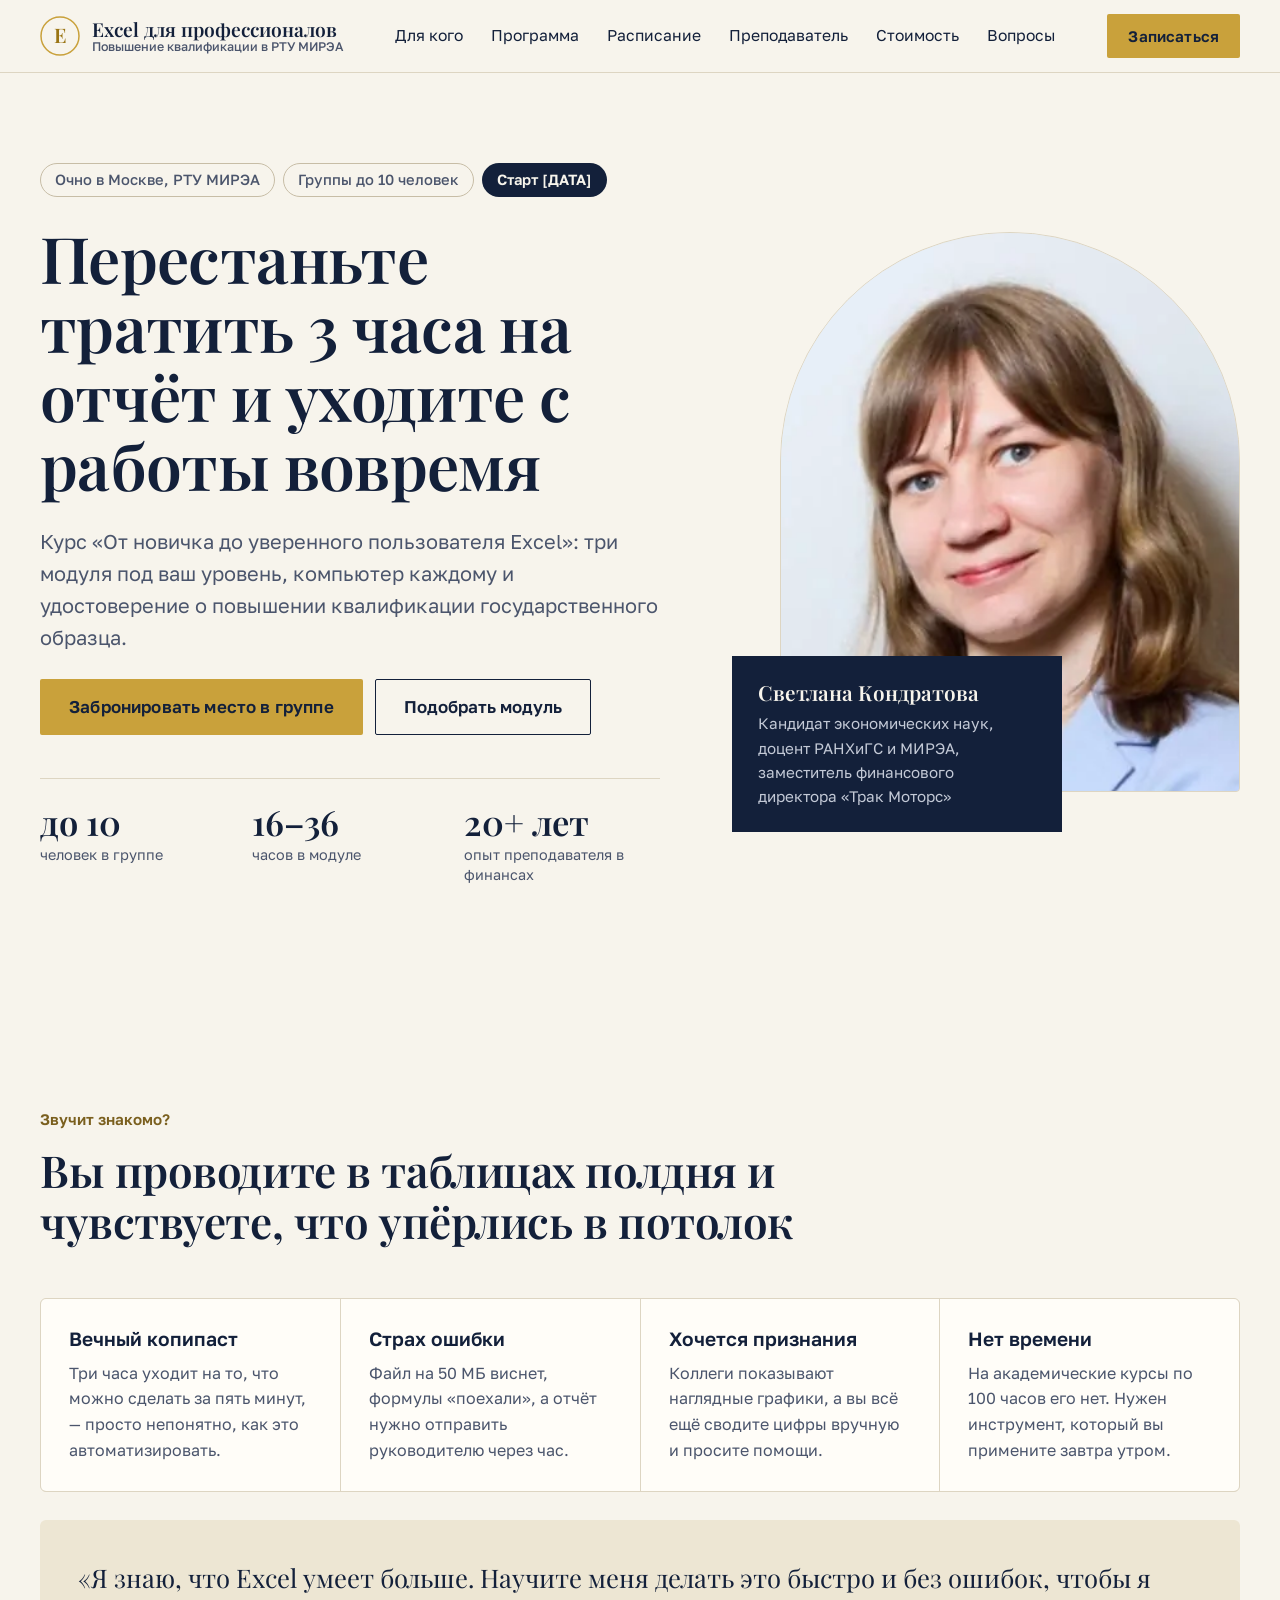
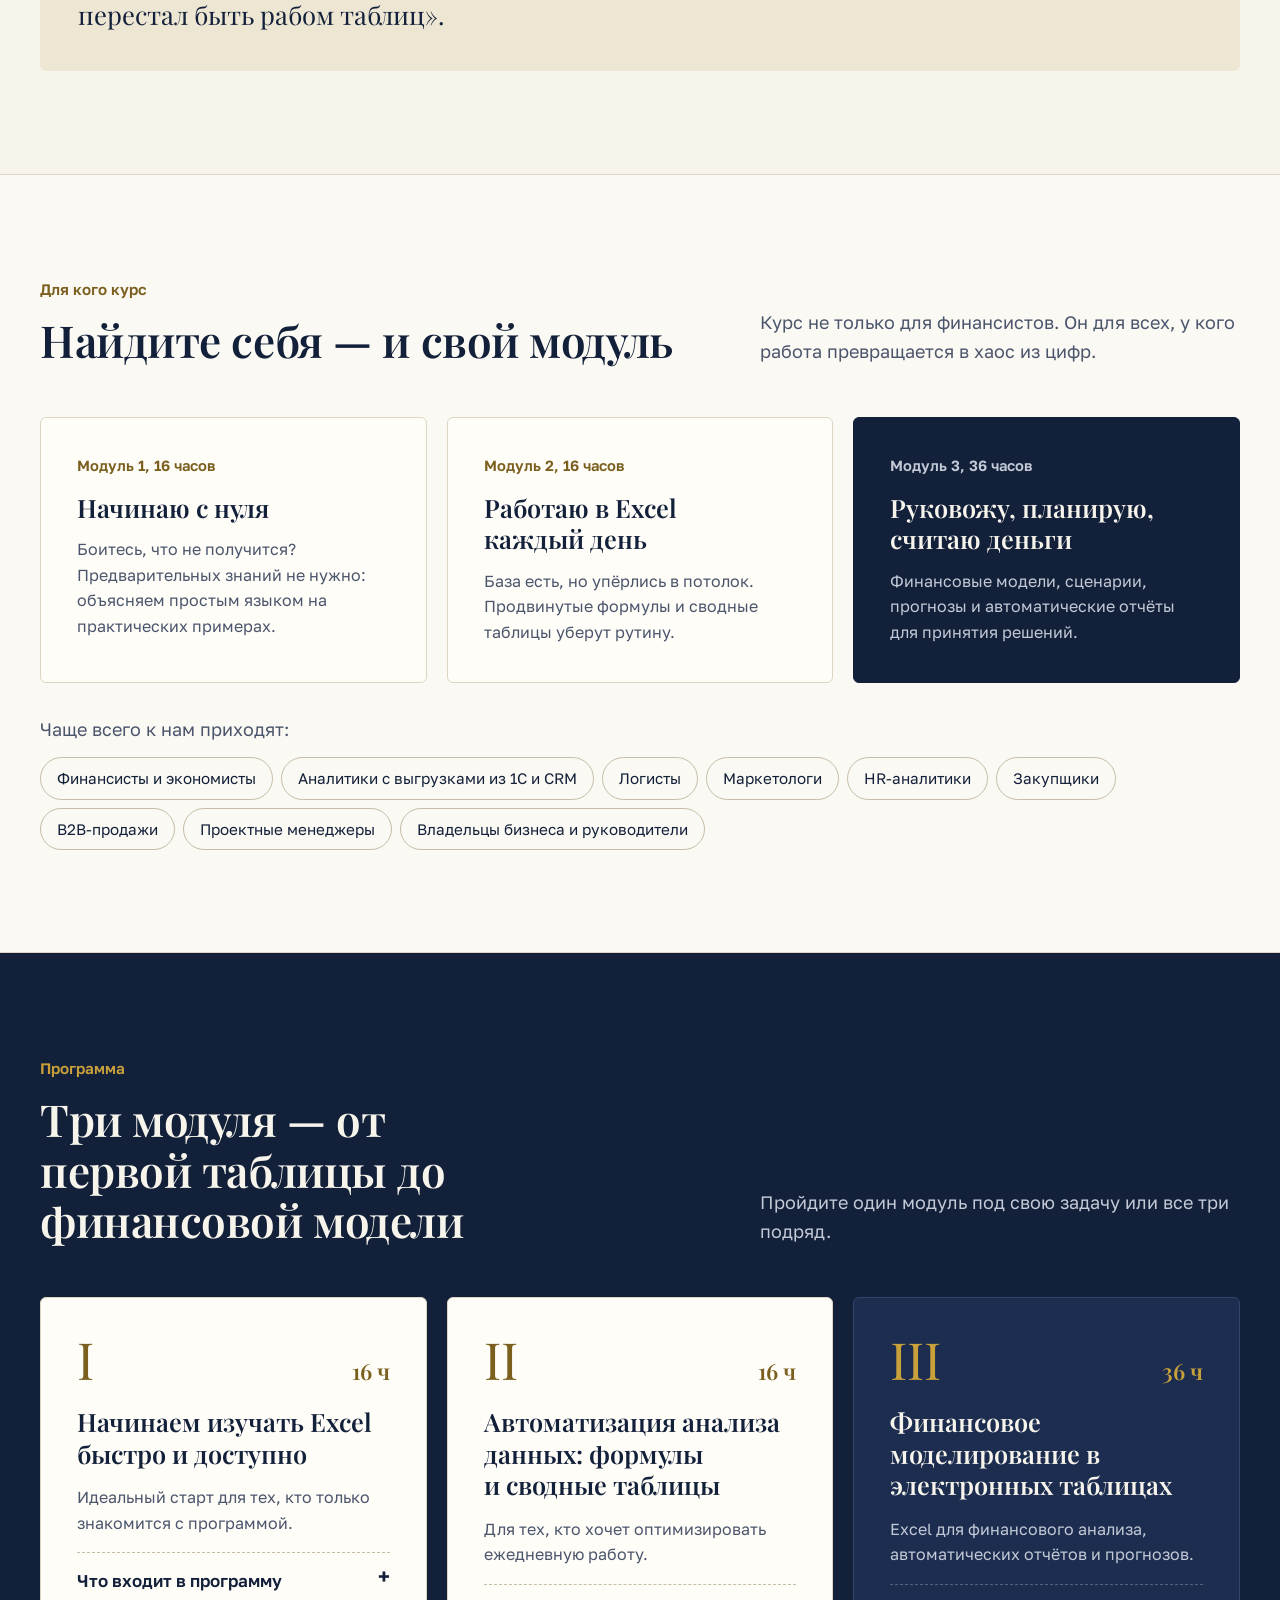
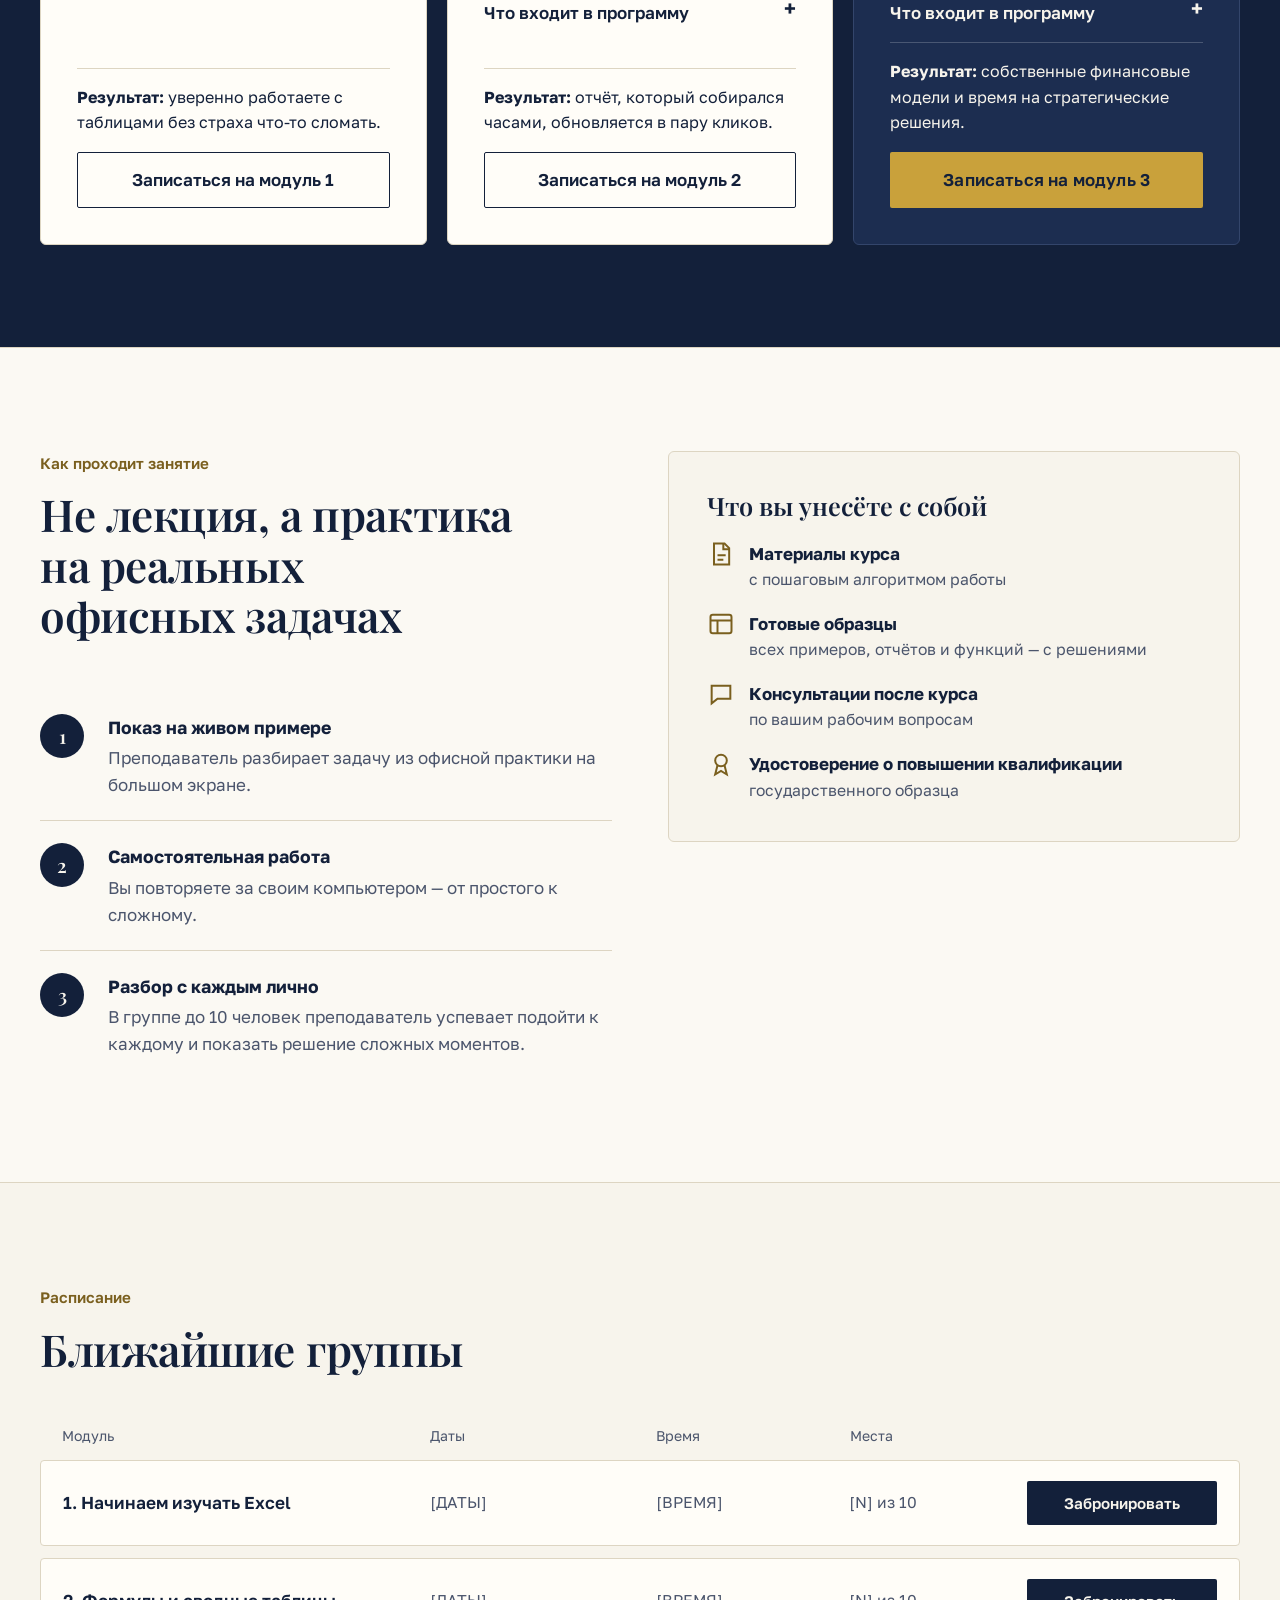
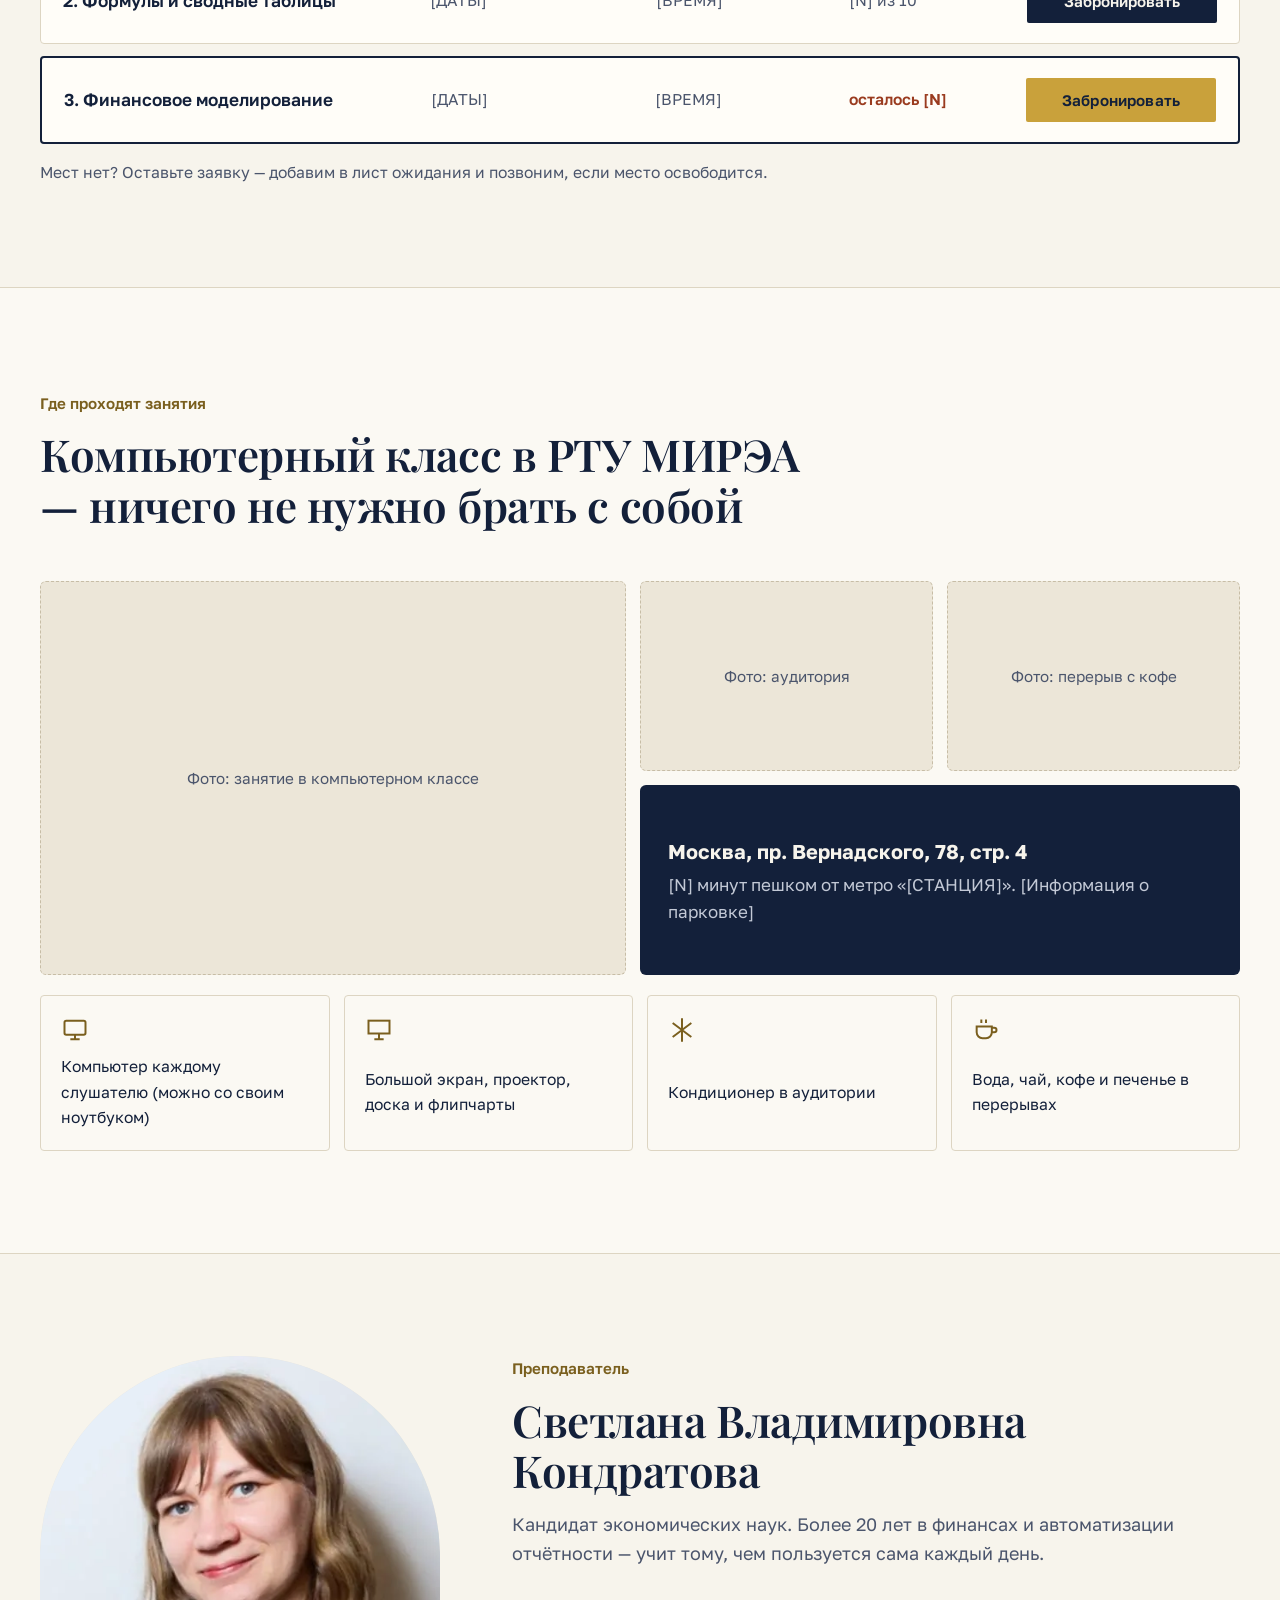
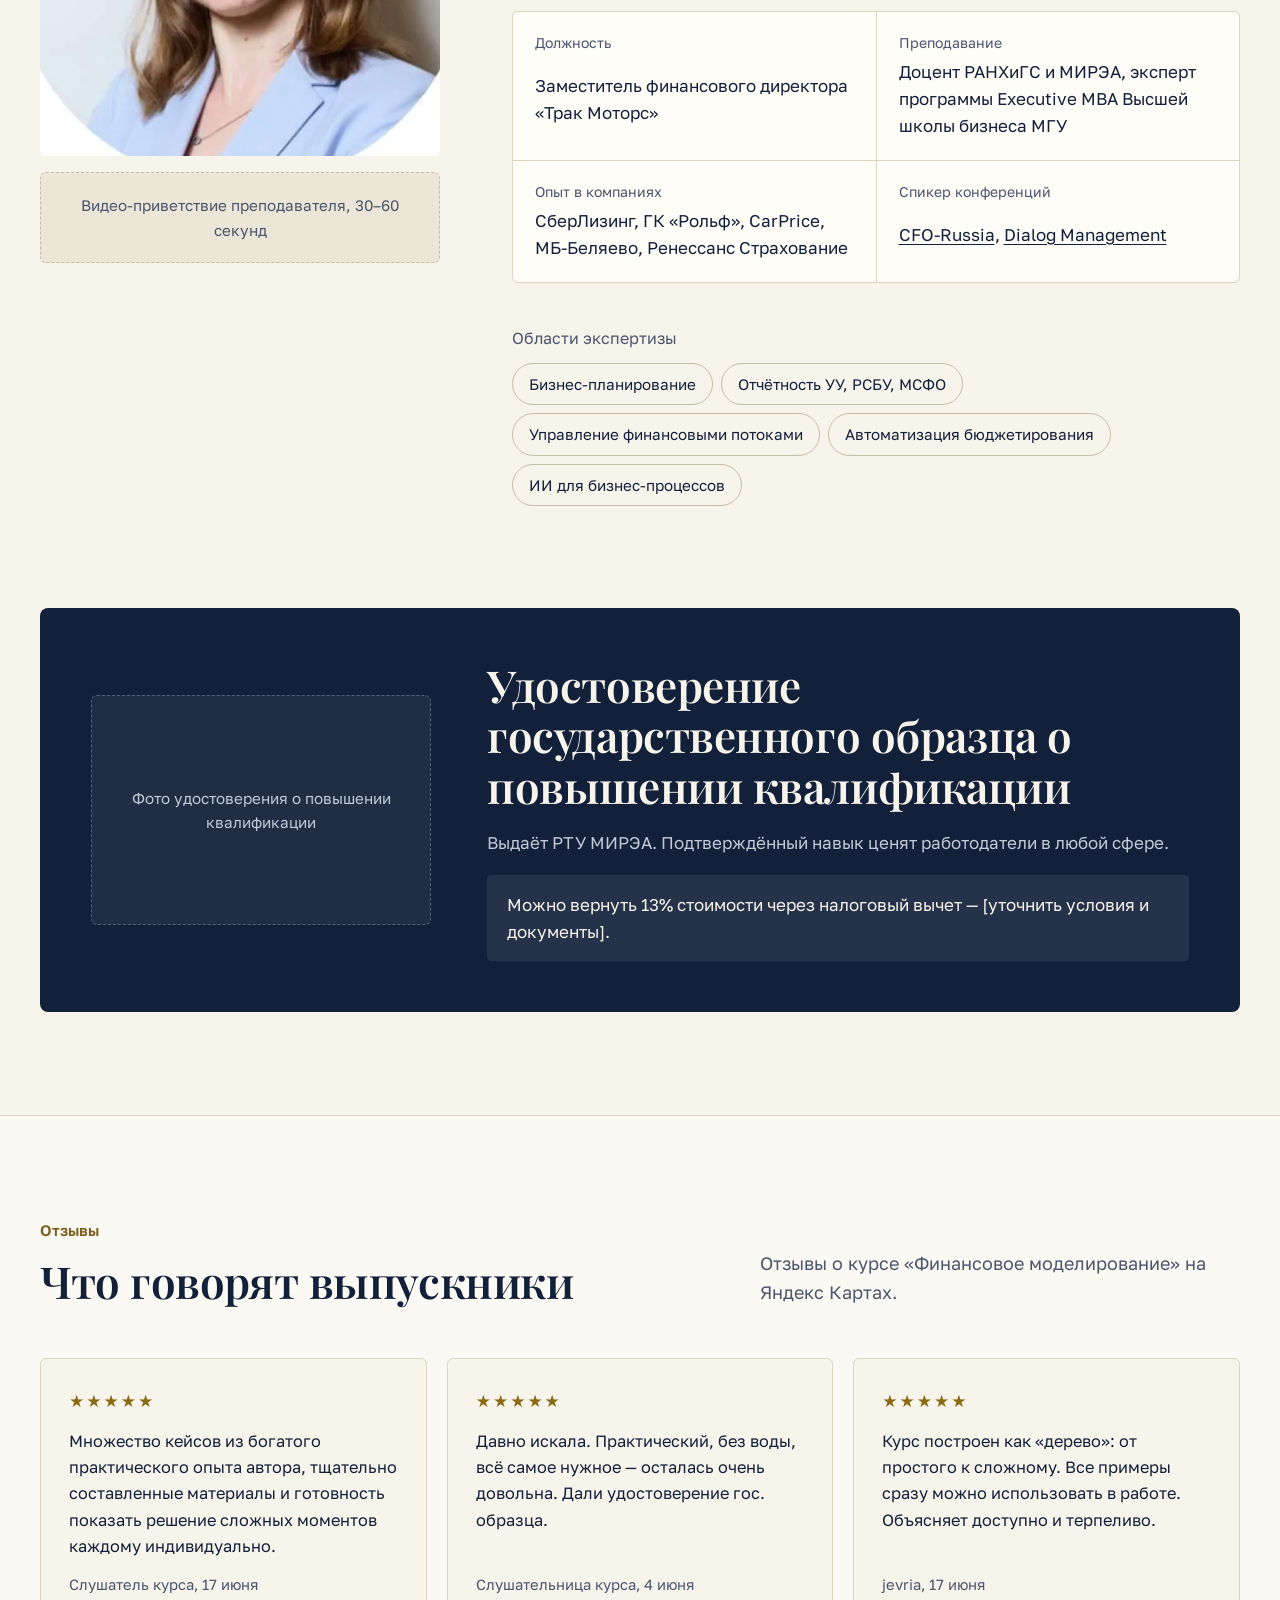
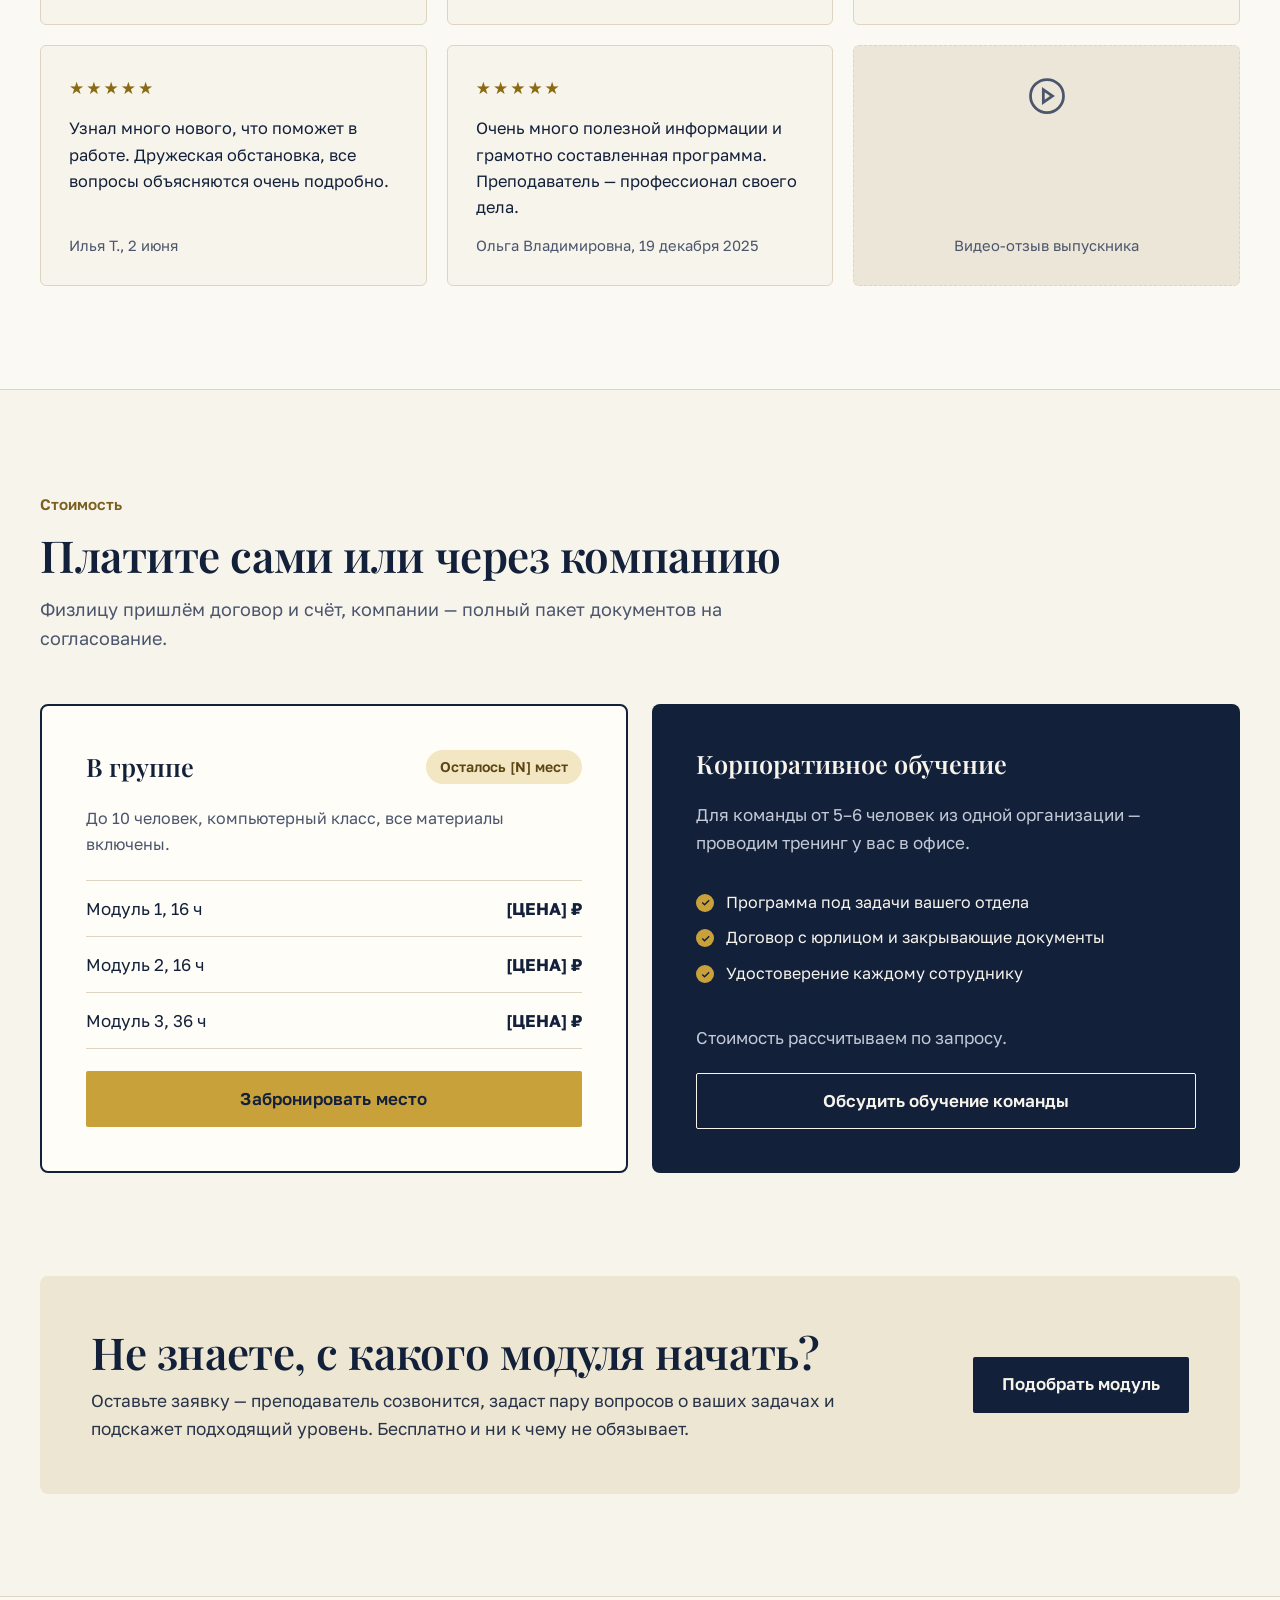
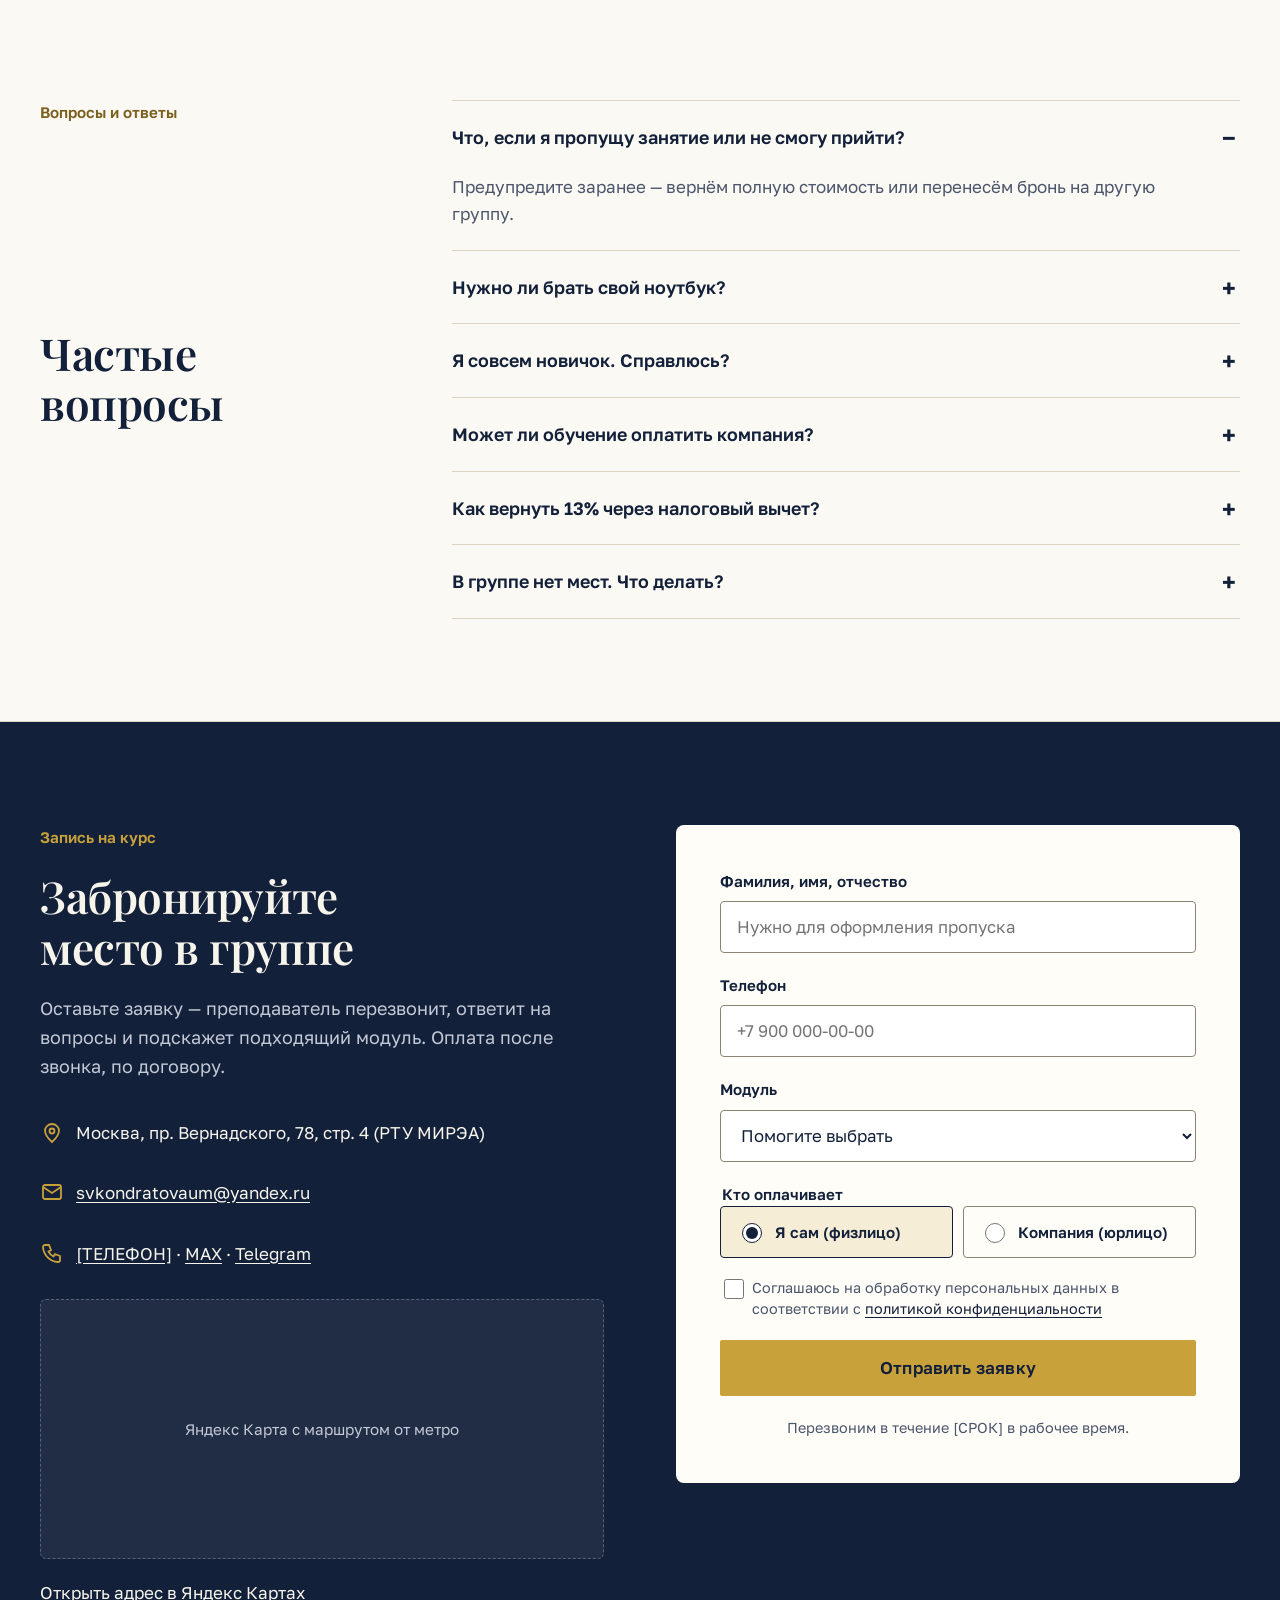
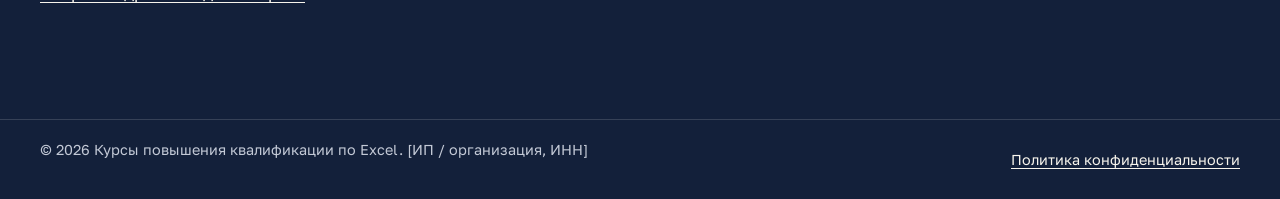
==== commit b0a91e67: "Стили по требованиям доступности и скорости (варианты A, C, G) - Контраст текста ≥ 4.5:1: подписи и " ====
--- a/a/index.html
+++ b/a/index.html
@@ -11,11 +11,13 @@
 <meta property="og:description" content="Три модуля, группы до 10 человек, удостоверение гос. образца.">
 <meta property="og:type" content="website">
 <meta property="og:image" content="https://ВАШ-ДОМЕН.ru/assets/img/og-a.jpg">
+<link rel="icon" href="../assets/img/favicon-a.svg" type="image/svg+xml">
+<meta name="theme-color" content="#F7F4EC">
 <link rel="preconnect" href="https://fonts.googleapis.com">
 <link rel="preconnect" href="https://fonts.gstatic.com" crossorigin>
 <link rel="stylesheet" href="https://fonts.googleapis.com/css2?family=Playfair+Display:wght@500;600;700&amp;family=Golos+Text:wght@400;500;600&amp;display=swap">
-<link rel="stylesheet" href="../assets/css/base.css">
-<link rel="stylesheet" href="../assets/css/theme-a.css">
+<link rel="stylesheet" href="../assets/css/base.css?v=2">
+<link rel="stylesheet" href="../assets/css/theme-a.css?v=2">
 
 <script>
   /* Настройки страницы. metrikaId — номер счётчика Яндекс Метрики (8 цифр). 0 = счётчик выключен. */
@@ -94,7 +96,7 @@
     </div>
     <div class="hero__media">
       <div class="hero__photo">
-        <img src="../assets/img/teacher.jpg" alt="Преподаватель курса Светлана Кондратова" width="536" height="536" fetchpriority="high">
+        <picture><source srcset="../assets/img/teacher.webp" type="image/webp"><img src="../assets/img/teacher.jpg" alt="Преподаватель курса Светлана Кондратова" width="536" height="536" fetchpriority="high"></picture>
       </div>
       <div class="teacher-card">
         
@@ -242,21 +244,21 @@
       <h2 id="schedule-title">Ближайшие группы</h2>
     </div>
     <div class="schedule" role="table" aria-label="Расписание групп">
-      <div class="schedule__head" role="row"><span role="columnheader">Модуль</span><span role="columnheader">Даты</span><span role="columnheader">Время</span><span role="columnheader">Места</span><span></span></div>
+      <div class="schedule__head" role="row"><span role="columnheader">Модуль</span><span role="columnheader">Даты</span><span role="columnheader">Время</span><span role="columnheader">Места</span><span role="columnheader"><span class="visually-hidden">Запись</span></span></div>
       <div class="schedule__row" role="row">
         <span class="schedule__name" role="cell">1. Начинаем изучать Excel</span>
         <span class="schedule__cell" role="cell">[ДАТЫ]</span><span class="schedule__cell" role="cell">[ВРЕМЯ]</span><span class="schedule__cell" role="cell">[N] из 10</span>
-        <a class="btn btn--dark btn--sm" href="#signup" data-cta="schedule" data-module="Модуль 1. Начинаем изучать Excel (16 ч)">Забронировать</a>
+        <span class="schedule__action" role="cell"><a class="btn btn--dark btn--sm" href="#signup" data-cta="schedule" data-module="Модуль 1. Начинаем изучать Excel (16 ч)">Забронировать</a></span>
       </div>
       <div class="schedule__row" role="row">
         <span class="schedule__name" role="cell">2. Формулы и сводные таблицы</span>
         <span class="schedule__cell" role="cell">[ДАТЫ]</span><span class="schedule__cell" role="cell">[ВРЕМЯ]</span><span class="schedule__cell" role="cell">[N] из 10</span>
-        <a class="btn btn--dark btn--sm" href="#signup" data-cta="schedule" data-module="Модуль 2. Формулы и сводные таблицы (16 ч)">Забронировать</a>
+        <span class="schedule__action" role="cell"><a class="btn btn--dark btn--sm" href="#signup" data-cta="schedule" data-module="Модуль 2. Формулы и сводные таблицы (16 ч)">Забронировать</a></span>
       </div>
       <div class="schedule__row schedule__row--hot" role="row">
         <span class="schedule__name" role="cell">3. Финансовое моделирование</span>
         <span class="schedule__cell" role="cell">[ДАТЫ]</span><span class="schedule__cell" role="cell">[ВРЕМЯ]</span><span class="schedule__cell schedule__seats--hot" role="cell">осталось [N]</span>
-        <a class="btn btn--primary btn--sm" href="#signup" data-cta="schedule" data-module="Модуль 3. Финансовое моделирование (36 ч)">Забронировать</a>
+        <span class="schedule__action" role="cell"><a class="btn btn--primary btn--sm" href="#signup" data-cta="schedule" data-module="Модуль 3. Финансовое моделирование (36 ч)">Забронировать</a></span>
       </div>
     </div>
     <p class="schedule__note">Мест нет? Оставьте заявку — добавим в лист ожидания и позвоним, если место освободится.</p>
@@ -290,7 +292,7 @@
 <section class="section" id="teacher" aria-labelledby="teacher-title">
   <div class="container teacher">
     <div>
-      <div class="teacher__photo"><img src="../assets/img/teacher.jpg" alt="Светлана Владимировна Кондратова" width="536" height="536" loading="lazy"></div>
+      <div class="teacher__photo"><picture><source srcset="../assets/img/teacher.webp" type="image/webp"><img src="../assets/img/teacher.jpg" alt="Светлана Владимировна Кондратова" width="536" height="536" loading="lazy"></picture></div>
       <!-- TODO: видео-приветствие 30–60 сек (например, встроить с Rutube/VK Видео) -->
       <div class="ph teacher__video">Видео-приветствие преподавателя, 30–60 секунд</div>
     </div>
@@ -494,6 +496,6 @@
   </div>
 </footer>
 
-<script src="../assets/js/main.js" defer></script>
+<script src="../assets/js/main.js?v=2" defer></script>
 </body>
 </html>
--- a/assets/css/base.css
+++ b/assets/css/base.css
@@ -1,13 +1,22 @@
 /* =========================================================
    base.css — общая раскладка и компоненты лендинга.
    Цвета, шрифты и скругления задаются темой:
-   theme-a.css (Академический премиум) или theme-c.css (Тёплый и живой).
+   theme-a.css (Академический премиум), theme-c.css (Тёплый и живой)
+   или theme-g.css (Табличный).
+   Требования (см. CLAUDE.md): контраст текста ≥ 4.5:1, рамки полей и
+   рамка фокуса ≥ 3:1, видимый фокус, prefers-reduced-motion.
    ========================================================= */
 
 *, *::before, *::after { box-sizing: border-box; }
 
-html { scroll-behavior: smooth; -webkit-text-size-adjust: 100%; }
-@media (prefers-reduced-motion: reduce) { html { scroll-behavior: auto; } }
+html { scroll-behavior: smooth; scroll-padding-top: 72px; -webkit-text-size-adjust: 100%; } /* отступ = высота закреплённой шапки */
+@media (prefers-reduced-motion: reduce) {
+  html { scroll-behavior: auto; }
+  *, *::before, *::after {
+    animation-duration: .01ms !important; animation-iteration-count: 1 !important;
+    transition-duration: .01ms !important;
+  }
+}
 
 body {
   margin: 0;
@@ -19,10 +28,19 @@
 }
 
 img { max-width: 100%; display: block; }
+picture { display: contents; } /* <picture> с WebP не меняет раскладку: размеры задаёт <img> */
 a { color: var(--link); text-underline-offset: 3px; }
 a:hover { color: var(--link-hover); }
 
-:focus-visible { outline: 3px solid var(--focus); outline-offset: 3px; }
+/* Фокус: на светлом фоне — тёмная рамка (--focus), на тёмных блоках — светлая (--focus-on-dark).
+   Цвет рамки переключается переменной --focus-ring у тёмных контейнеров. */
+body { --focus-ring: var(--focus); }
+.section--dark, .card--dark, .price--corp, .doc, .gallery__address, .site-footer { --focus-ring: var(--focus-on-dark); }
+.section--dark .form, .section--dark .card:not(.card--dark) { --focus-ring: var(--focus); }
+:focus-visible { outline: 3px solid var(--focus-ring); outline-offset: 3px; }
+
+/* Галочка в списках: белая по умолчанию; темы со светлой кнопкой (золото, янтарь) задают тёмную */
+:root { --check-icon: url("data:image/svg+xml,%3Csvg xmlns='http://www.w3.org/2000/svg' viewBox='0 0 24 24' fill='none' stroke='white' stroke-width='3.2'%3E%3Cpath d='M5 12l5 5L20 7'/%3E%3C/svg%3E"); }
 
 h1, h2, h3 {
   font-family: var(--font-display);
@@ -56,7 +74,7 @@
   .section__head--split { grid-template-columns: 1.4fr 1fr; gap: 48px; }
 }
 .section__kicker { font-size: 0.95rem; font-weight: 600; color: var(--accent-text); }
-.section--dark .section__kicker { color: var(--accent); }
+.section--dark .section__kicker { color: var(--accent-on-dark); }
 .section__lead { font-size: 1.125rem; color: var(--muted); }
 .section--dark .section__lead { color: var(--brand-muted); }
 
@@ -133,8 +151,14 @@
 .hero__lead { font-size: clamp(1.08rem, 1rem + 0.4vw, 1.25rem); color: var(--muted); max-width: 36em; }
 .hero__actions { display: flex; flex-wrap: wrap; gap: 12px; }
 .hero__facts { display: grid; grid-template-columns: repeat(3, minmax(0,1fr)); gap: 16px; padding-top: 24px; border-top: 1px solid var(--line); }
-.fact__value { display: block; font-family: var(--font-display); font-weight: var(--display-weight); font-size: clamp(1.5rem, 1.2rem + 1.2vw, 2.4rem); line-height: 1.1; }
-.fact__label { font-size: 0.9rem; color: var(--muted); }
+.fact__value { display: block; font-family: var(--font-display); font-weight: var(--display-weight); font-size: clamp(1.5rem, 1.2rem + 1.2vw, 2.4rem); line-height: 1.1; white-space: nowrap; }
+.fact__label { display: block; margin-top: 4px; font-size: 0.9rem; line-height: 1.4; color: var(--muted); }
+/* Телефон: три факта в ряд без переноса «20+ лет» и длинных подписей */
+@media (max-width: 479px) {
+  .hero__facts { gap: 10px; }
+  .fact__value { font-size: var(--fact-size-mobile, 1.4rem); }
+  .fact__label { font-size: 0.8rem; }
+}
 
 .hero__media { position: relative; min-height: 420px; }
 @media (min-width: 1000px) { .hero__media { min-height: 600px; } }
@@ -185,7 +209,7 @@
 .module { display: flex; flex-direction: column; gap: 16px; }
 .module__top { display: flex; justify-content: space-between; align-items: baseline; gap: 12px; }
 .module__hours { font-family: var(--font-display); font-weight: var(--display-weight); font-size: 1.4rem; color: var(--accent-text); }
-.card--dark .module__hours { color: var(--accent); }
+.card--dark .module__hours { color: var(--accent-on-dark); }
 .module details { border-top: 1px dashed var(--line-strong); padding-top: 14px; }
 .card--dark details { border-color: rgba(255,255,255,.25); }
 .module summary { cursor: pointer; font-weight: 600; list-style: none; display: flex; justify-content: space-between; gap: 12px; }
@@ -196,7 +220,7 @@
 .checklist li { display: grid; grid-template-columns: 20px 1fr; gap: 10px; }
 .checklist li::before {
   content: ""; width: 18px; height: 18px; margin-top: 4px; border-radius: 50%;
-  background: var(--accent) url("data:image/svg+xml,%3Csvg xmlns='http://www.w3.org/2000/svg' viewBox='0 0 24 24' fill='none' stroke='white' stroke-width='3.2'%3E%3Cpath d='M5 12l5 5L20 7'/%3E%3C/svg%3E") center / 11px no-repeat;
+  background: var(--accent) var(--check-icon) center / 11px no-repeat;
 }
 .module__result { margin-top: auto; padding-top: 16px; border-top: 1px solid var(--line); font-size: 1rem; }
 .card--dark .module__result { border-color: rgba(255,255,255,.2); }
@@ -229,6 +253,7 @@
 .schedule__name { font-weight: 600; font-size: 1.08rem; }
 .schedule__cell { color: var(--muted); font-size: 0.98rem; }
 .schedule__seats--hot { color: var(--hot); font-weight: 600; }
+.schedule__action .btn { width: 100%; }
 .schedule__head { display: none; }
 @media (min-width: 900px) {
   .schedule__head, .schedule__row { grid-template-columns: 2.2fr 1.3fr 1.1fr 1fr 190px; }
@@ -316,7 +341,10 @@
 .contacts { display: grid; gap: 14px; padding: 0; margin: 8px 0 0; list-style: none; }
 .contacts li { display: grid; grid-template-columns: 24px 1fr; gap: 12px; align-items: center; }
 .contacts a { color: inherit; }
-.contacts svg { color: var(--accent); }
+.contacts svg { color: var(--accent-on-dark); }
+/* Телефон, мессенджеры и ссылка на карту — отдельные цели для пальца, не меньше 40 px по высоте */
+.contacts a, .map a { display: inline-block; padding-block: 10px; }
+.contacts li { min-height: 44px; }
 .map { min-height: 260px; }
 .map iframe { width: 100%; height: 300px; border: 0; border-radius: var(--radius-lg); }
 
@@ -325,7 +353,7 @@
 .field label, .field legend { font-size: 0.95rem; font-weight: 600; }
 .input {
   width: 100%; min-height: 52px; padding: 0 16px;
-  border: 1.5px solid var(--line-strong); border-radius: var(--radius-input);
+  border: 1.5px solid var(--input-border); border-radius: var(--radius-input);
   background: #FFFFFF; color: var(--ink); font: inherit; font-size: 1.05rem;
 }
 .input:focus { border-color: var(--ink); outline: none; box-shadow: 0 0 0 3px var(--focus-soft); }
@@ -337,7 +365,7 @@
 @media (min-width: 520px) { .radios { grid-template-columns: 1fr 1fr; } }
 .radio {
   display: flex; align-items: center; gap: 10px; min-height: 52px; padding: 0 16px;
-  border: 1.5px solid var(--line-strong); border-radius: var(--radius-input); cursor: pointer; font-size: 1rem;
+  border: 1.5px solid var(--input-border); border-radius: var(--radius-input); cursor: pointer; font-size: 1rem;
 }
 .radio:has(input:checked) { border-color: var(--ink); background: var(--focus-soft); }
 .radio input, .consent input { width: 20px; height: 20px; accent-color: var(--ink); flex-shrink: 0; }
@@ -352,7 +380,7 @@
 .btn[disabled] { opacity: .6; cursor: progress; }
 
 /* Footer */
-.site-footer { padding-block: 28px; border-top: 1px solid rgba(255,255,255,.15); background: var(--brand); color: var(--brand-muted); font-size: 0.9rem; }
+.site-footer { padding-block: 18px; border-top: 1px solid rgba(255,255,255,.15); background: var(--brand); color: var(--brand-muted); font-size: 0.9rem; }
 .site-footer__row { display: flex; flex-wrap: wrap; justify-content: space-between; gap: 16px; }
-.site-footer a { color: var(--brand-ink); }
+.site-footer a { color: var(--brand-ink); display: inline-block; padding-block: 10px; }
 .site-footer nav { display: flex; gap: 20px; flex-wrap: wrap; }
--- a/assets/css/theme-a.css
+++ b/assets/css/theme-a.css
@@ -15,6 +15,7 @@
   --muted: #4B556C;
   --line: #DDD5C2;
   --line-strong: #C7BDA6;
+  --input-border: #8C8472; /* рамка полей формы ≥ 3:1 */
   --placeholder: #ECE6D8;
 
   --brand: #13203A;       /* тёмные секции */
@@ -27,10 +28,13 @@
   --accent-hover: #D8B452;
   --accent-ink: #13203A;
   --accent-text: #7A5F1E; /* золото для текста на светлом (контраст ≥ 4.5) */
+  --accent-on-dark: #C9A13B; /* золото на тёмно-синем: 6.7:1 */
+  --check-icon: url("data:image/svg+xml,%3Csvg xmlns='http://www.w3.org/2000/svg' viewBox='0 0 24 24' fill='none' stroke='%2313203A' stroke-width='3.2'%3E%3Cpath d='M5 12l5 5L20 7'/%3E%3C/svg%3E"); /* белая галочка на золоте не читается */
 
   --link: #13203A;
   --link-hover: #7A5F1E;
-  --focus: #C9A13B;
+  --focus: #13203A;        /* рамка фокуса на светлом: 14.8:1 (золото давало 2.2:1) */
+  --focus-on-dark: #C9A13B;
   --focus-soft: rgba(201,161,59,.18);
 
   --header-bg: rgba(247,244,236,.94);
@@ -44,7 +48,7 @@
   --badge-ink: #5C4613;
   --pick-bg: #EDE6D3;
   --pick-ink: #13203A;
-  --stars: #9A7412;
+  --stars: #8A6A12;        /* 4.6:1 */
   --hot: #9A3B1F;
 
   --ok-bg: #E3EEE3; --ok-ink: #1F4D2B;
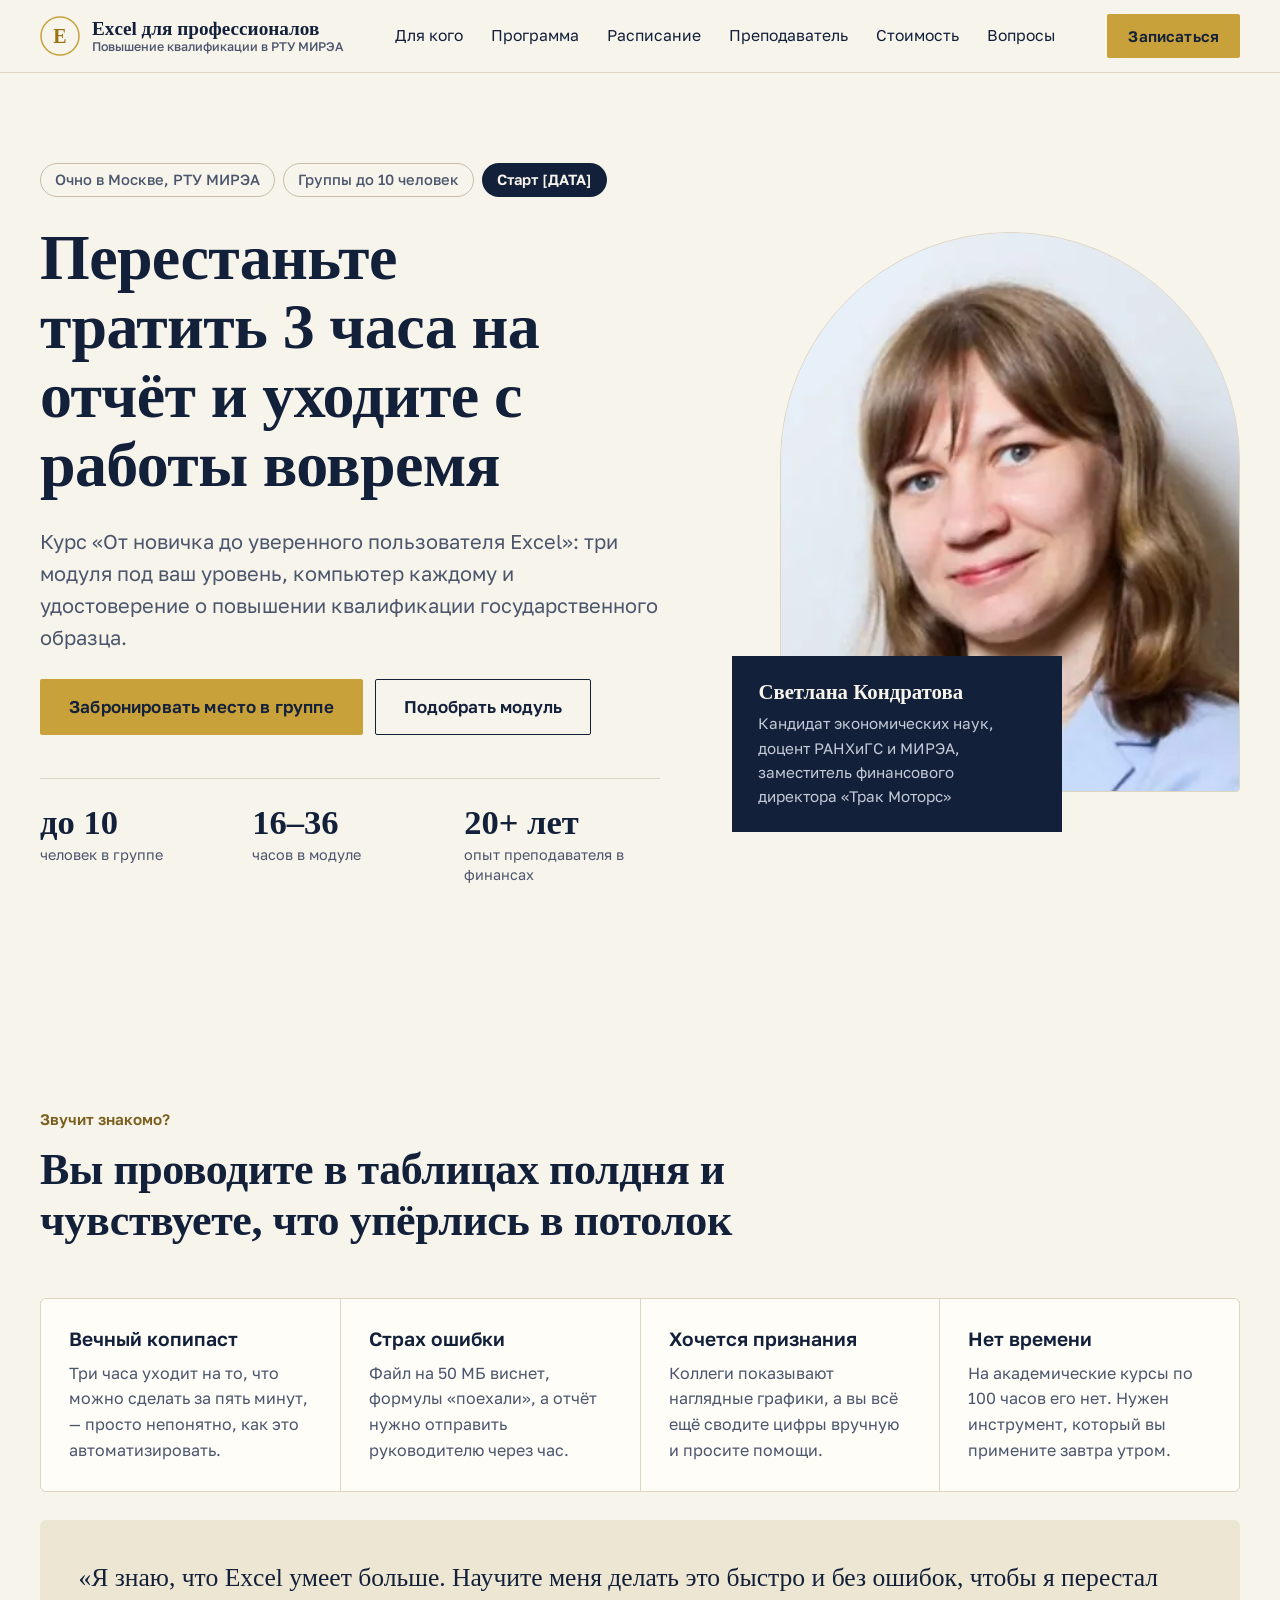
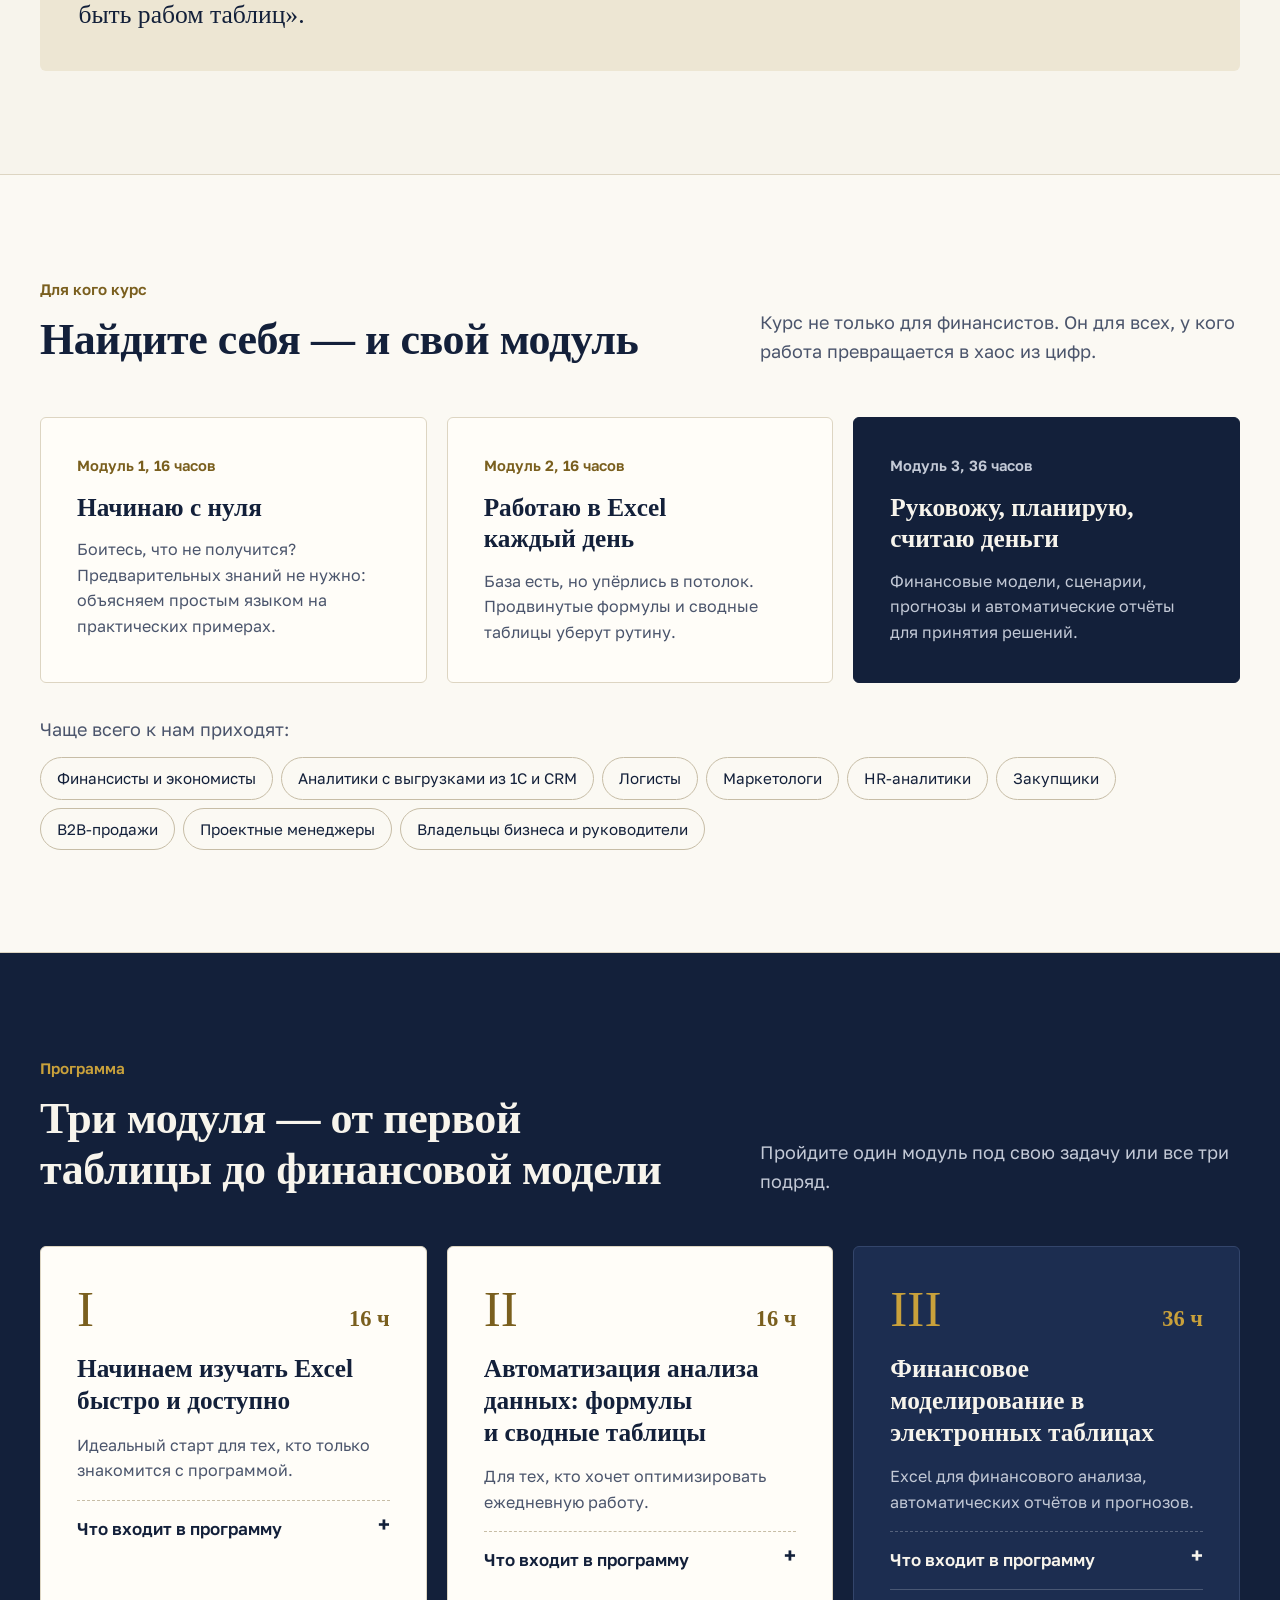
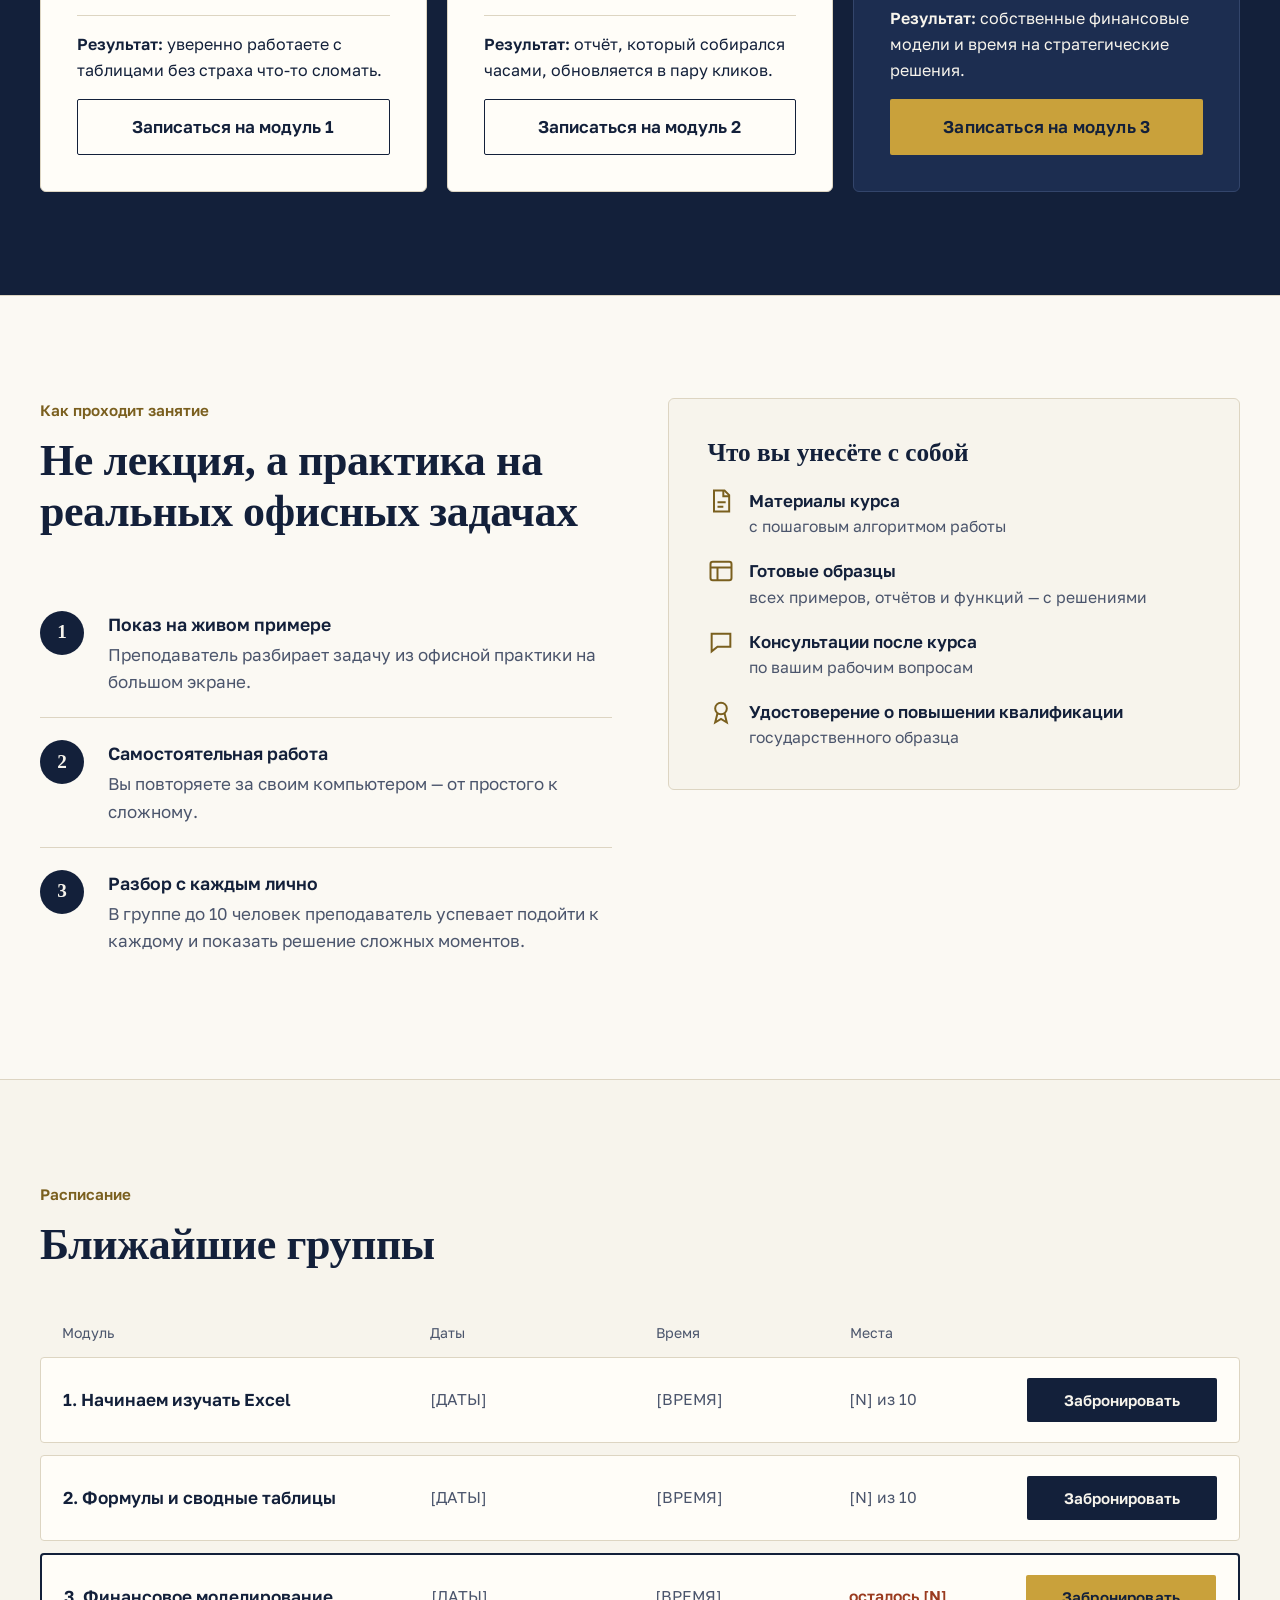
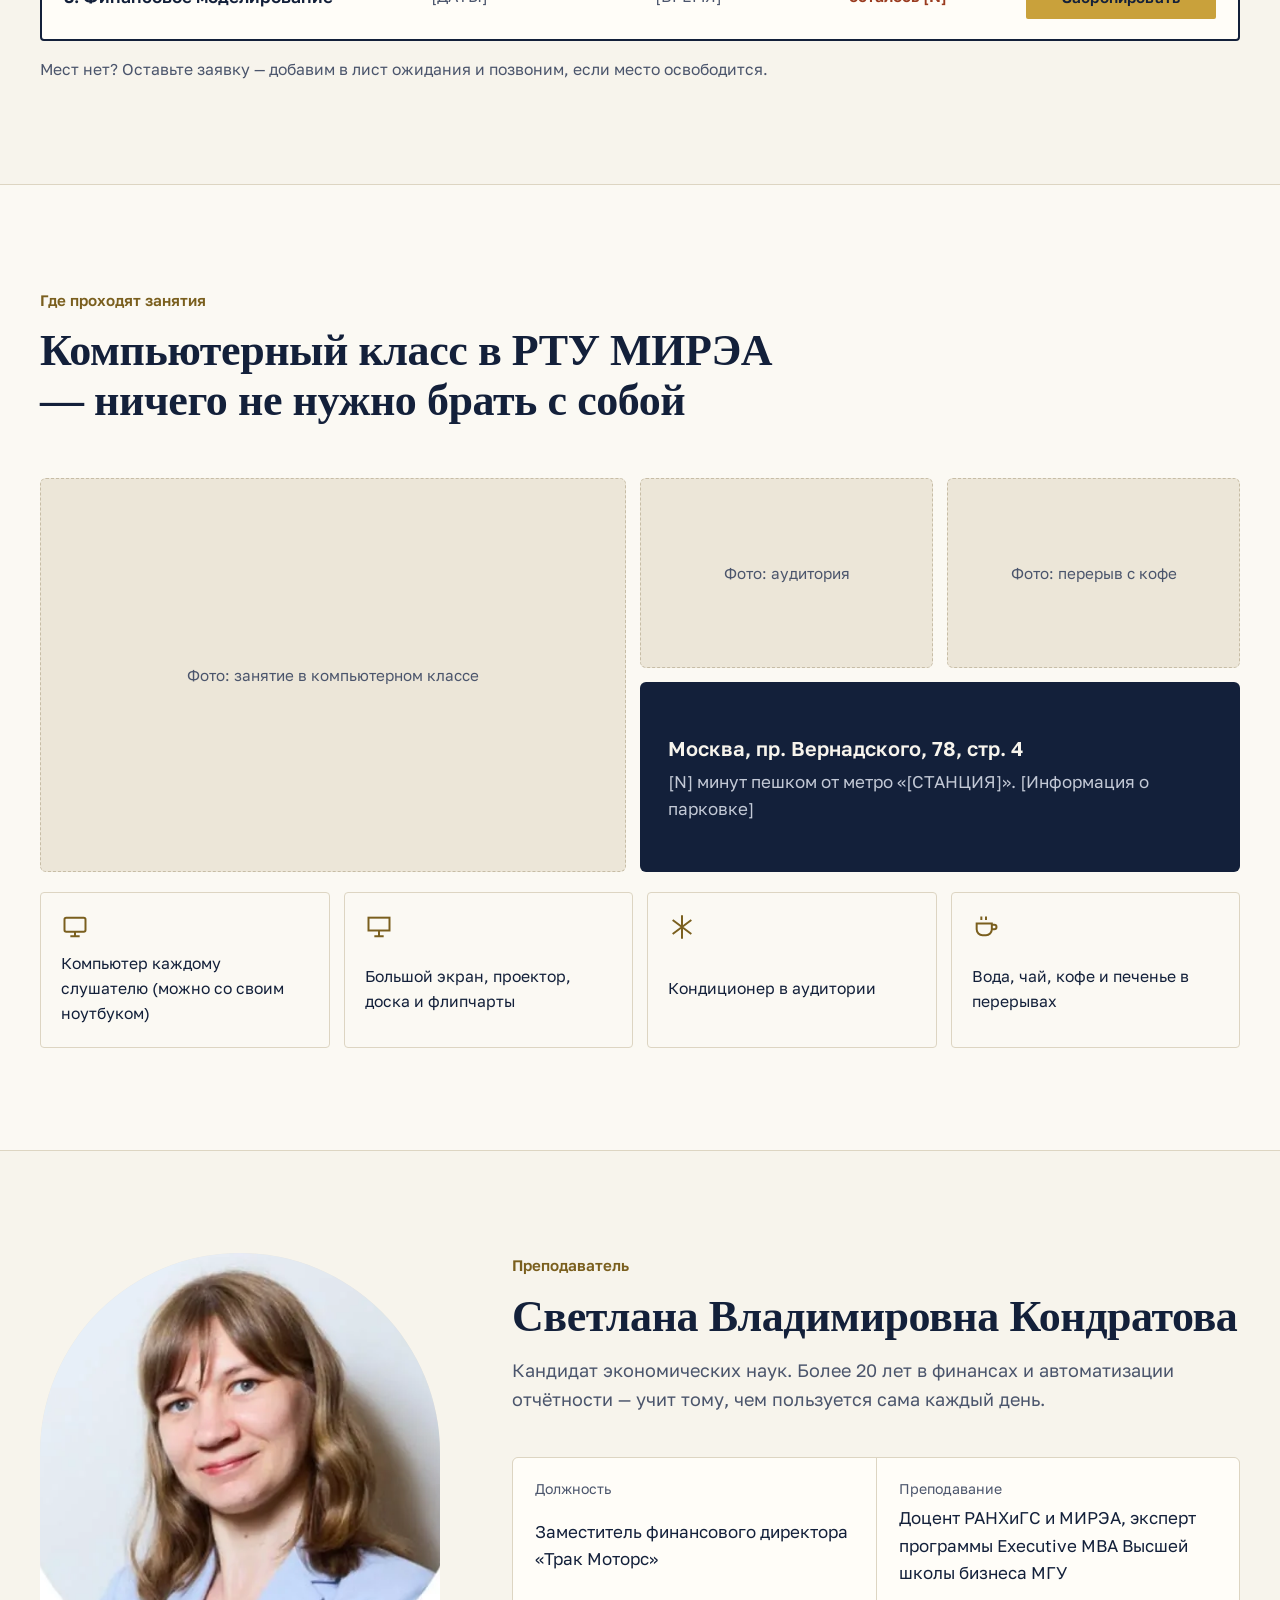
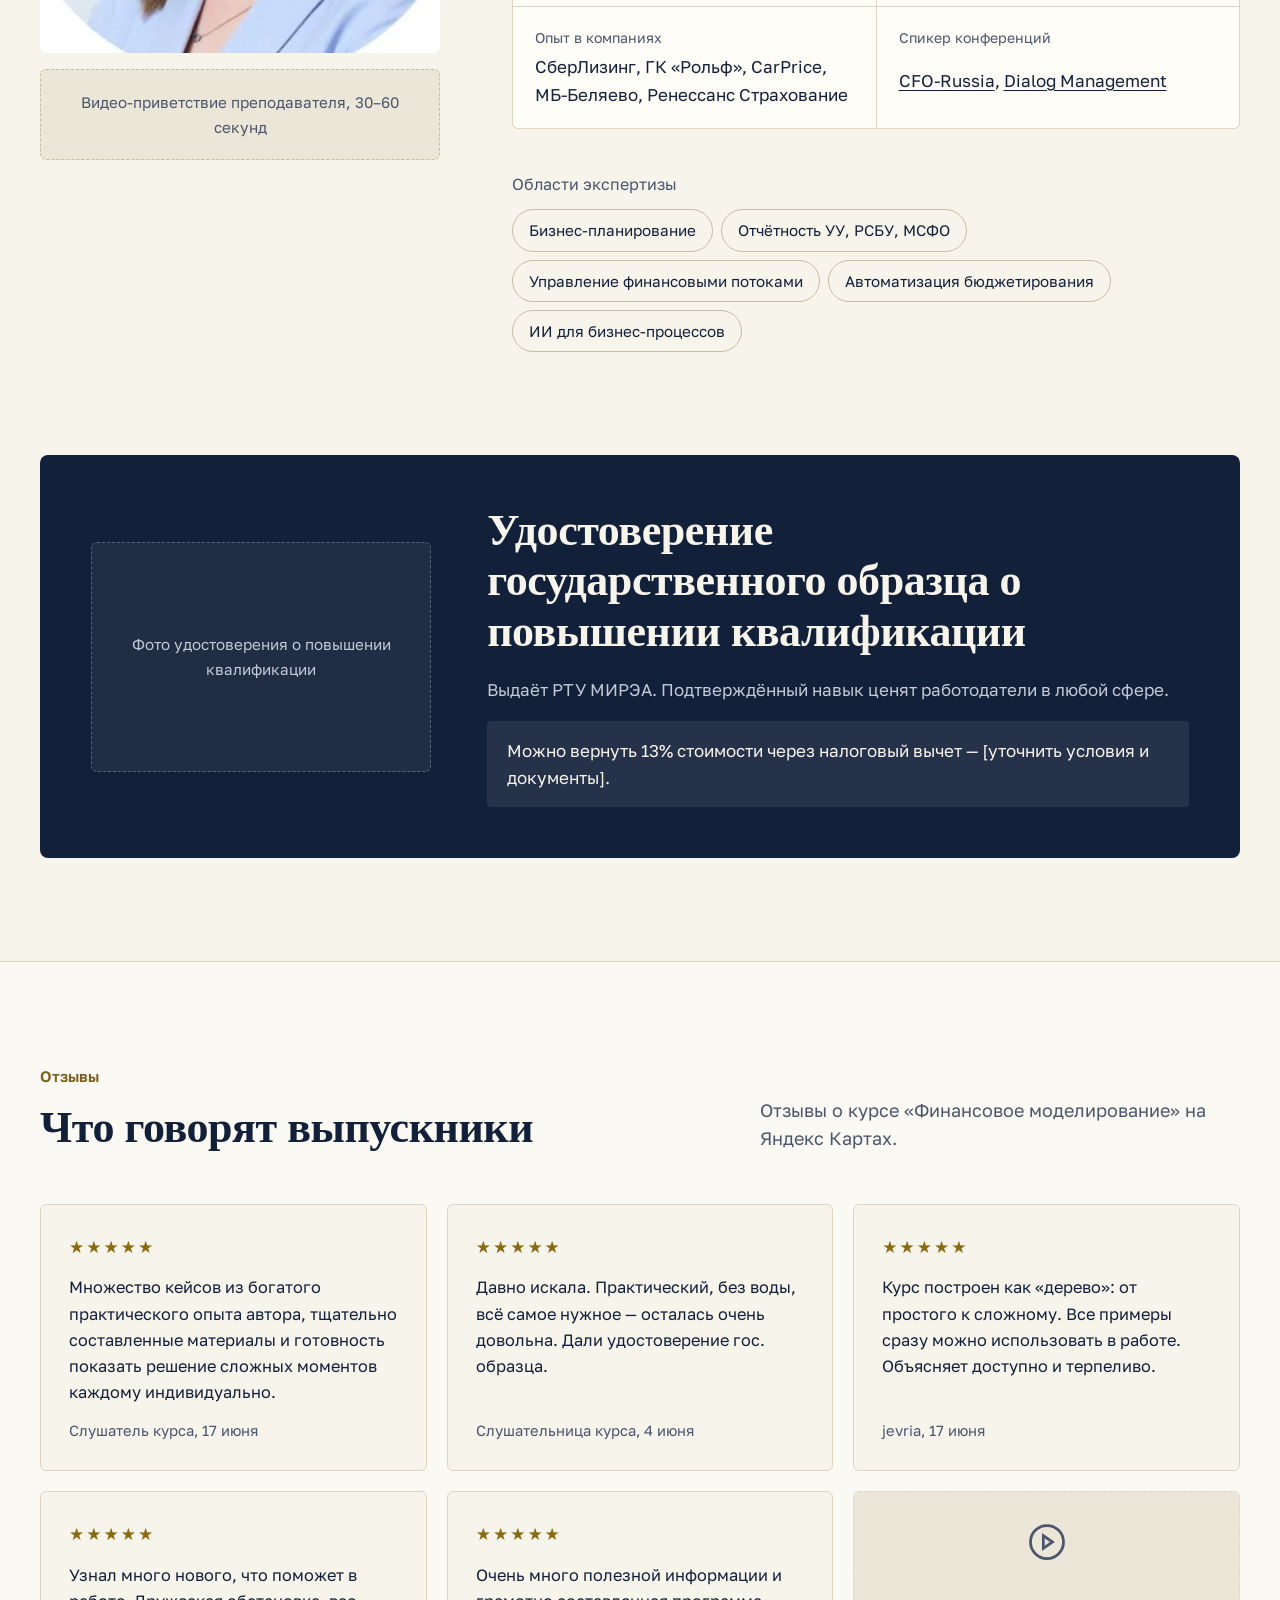
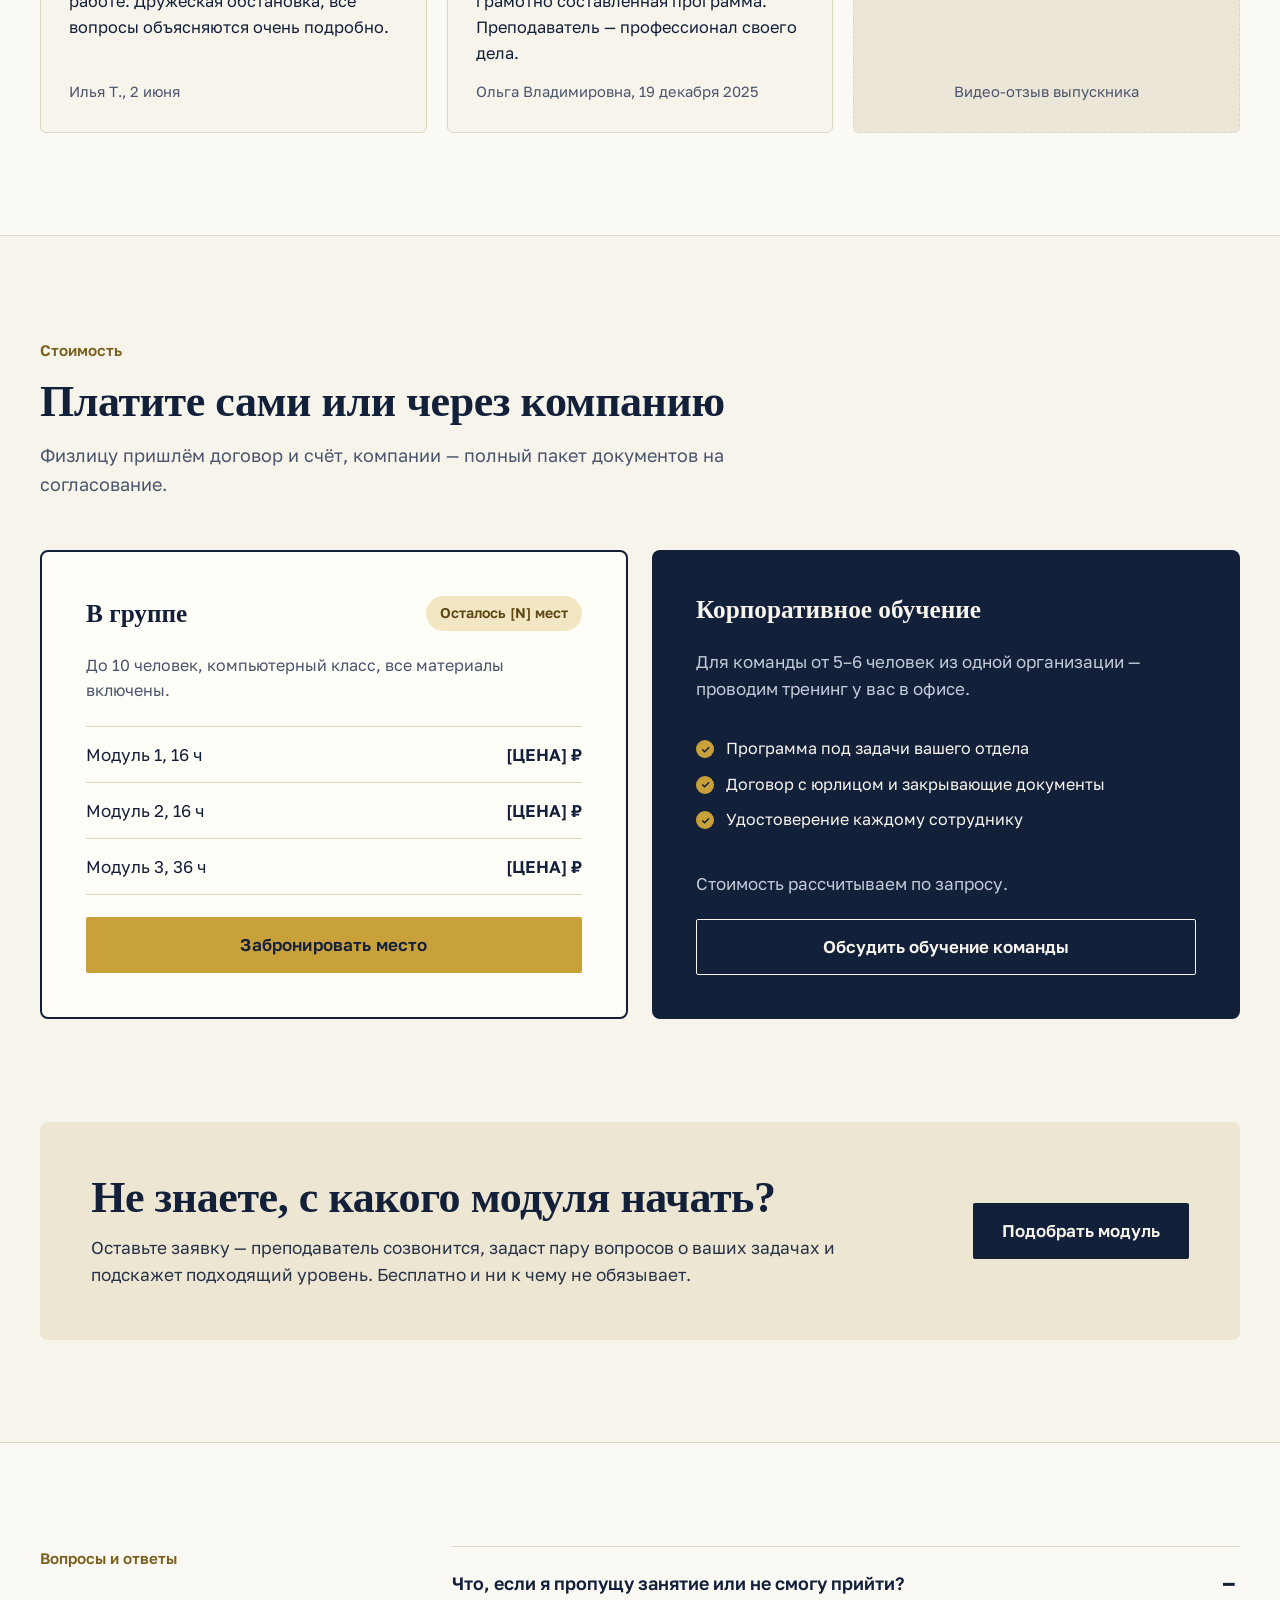
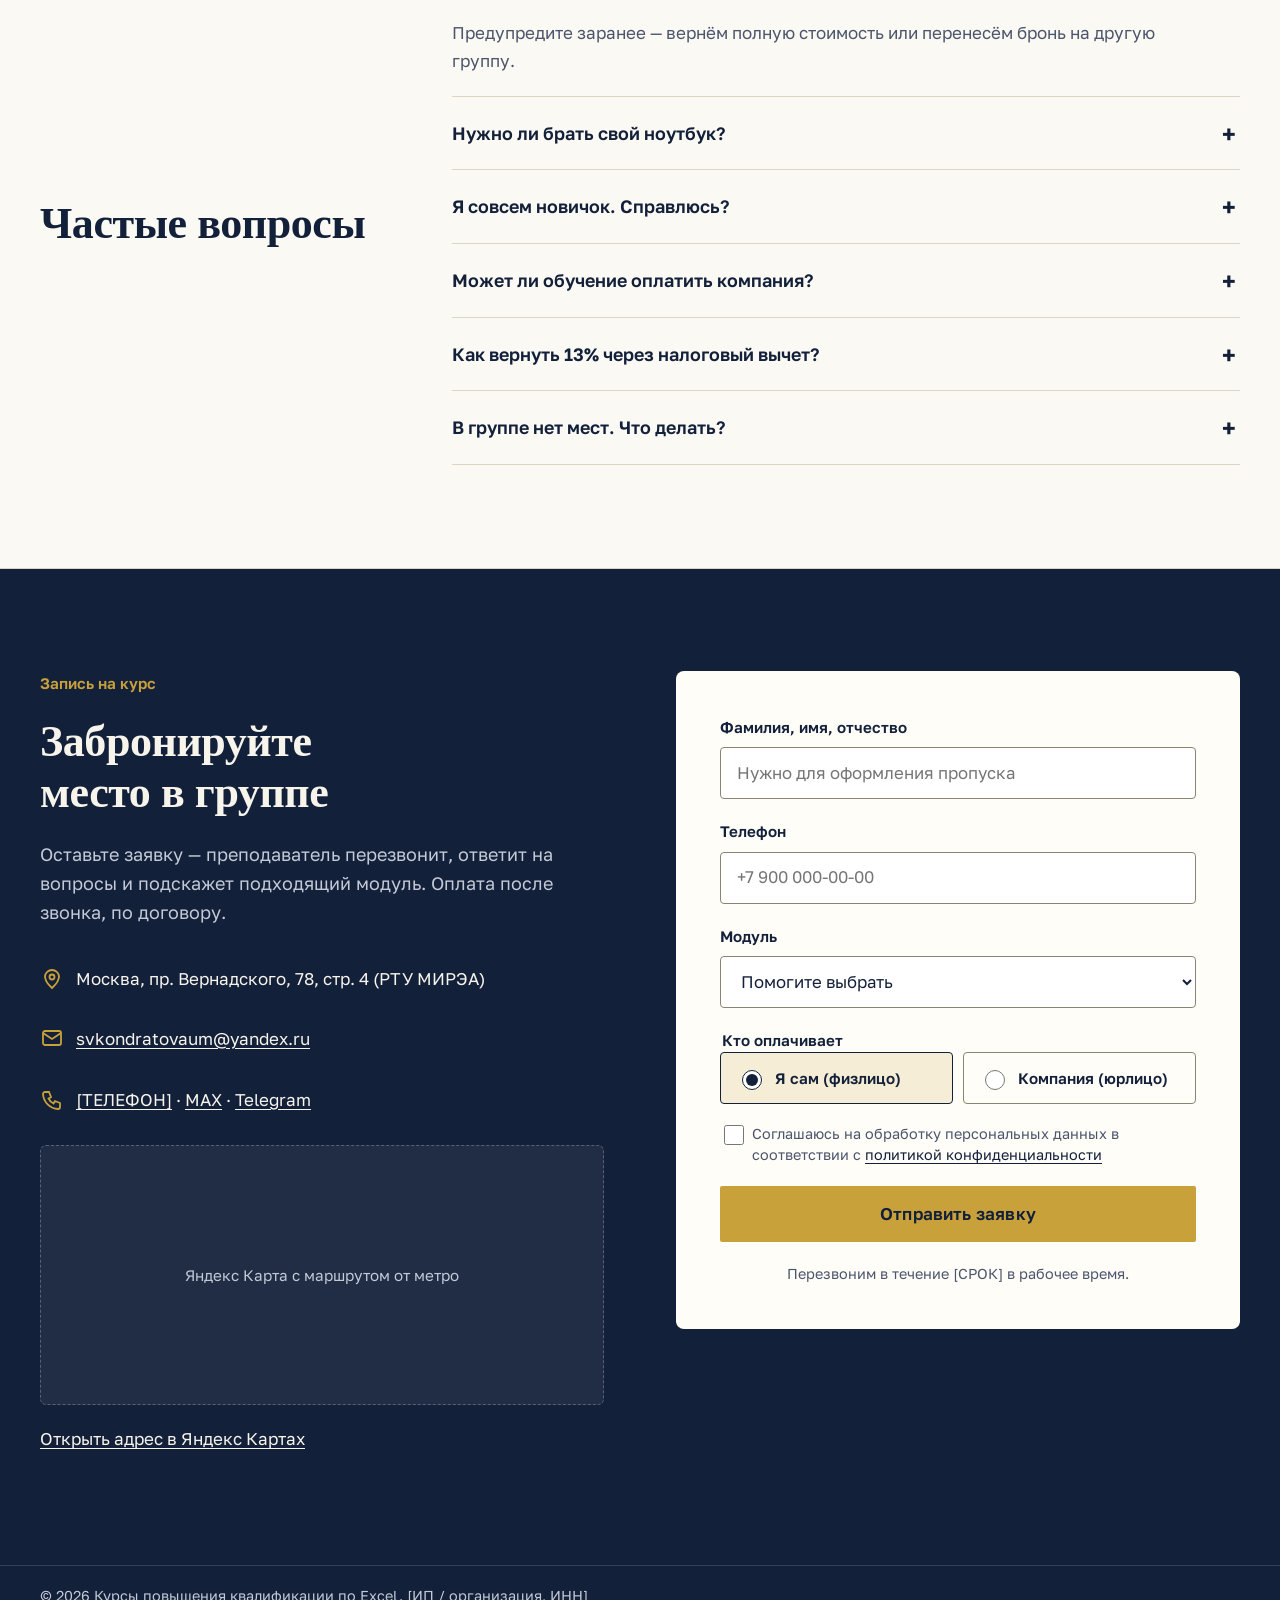
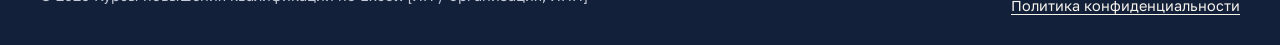
==== commit 99eb9985: "Шрифты на самом сайте вместо Google Fonts - 18 файлов woff2 (Golos Text, Playfair Display, Lora, Unb" ====
--- a/a/index.html
+++ b/a/index.html
@@ -13,11 +13,13 @@
 <meta property="og:image" content="https://ВАШ-ДОМЕН.ru/assets/img/og-a.jpg">
 <link rel="icon" href="../assets/img/favicon-a.svg" type="image/svg+xml">
 <meta name="theme-color" content="#F7F4EC">
-<link rel="preconnect" href="https://fonts.googleapis.com">
-<link rel="preconnect" href="https://fonts.gstatic.com" crossorigin>
-<link rel="stylesheet" href="https://fonts.googleapis.com/css2?family=Playfair+Display:wght@500;600;700&amp;family=Golos+Text:wght@400;500;600&amp;display=swap">
-<link rel="stylesheet" href="../assets/css/base.css?v=2">
-<link rel="stylesheet" href="../assets/css/theme-a.css?v=2">
+<link rel="stylesheet" href="../assets/css/base.css?v=3">
+<link rel="stylesheet" href="../assets/css/theme-a.css?v=3">
+<!-- Шрифты лежат на сайте (assets/fonts/), предзагружаем те, что нужны первому экрану -->
+<link rel="preload" href="../assets/fonts/golos-text-cyrillic.woff2" as="font" type="font/woff2" crossorigin>
+<link rel="preload" href="../assets/fonts/golos-text-latin.woff2" as="font" type="font/woff2" crossorigin>
+<link rel="preload" href="../assets/fonts/playfair-display-cyrillic.woff2" as="font" type="font/woff2" crossorigin>
+<link rel="preload" href="../assets/fonts/playfair-display-latin.woff2" as="font" type="font/woff2" crossorigin>
 
 <script>
   /* Настройки страницы. metrikaId — номер счётчика Яндекс Метрики (8 цифр). 0 = счётчик выключен. */
@@ -496,6 +498,6 @@
   </div>
 </footer>
 
-<script src="../assets/js/main.js?v=2" defer></script>
+<script src="../assets/js/main.js?v=3" defer></script>
 </body>
 </html>
--- a/assets/css/base.css
+++ b/assets/css/base.css
@@ -6,6 +6,18 @@
    Требования (см. CLAUDE.md): контраст текста ≥ 4.5:1, рамки полей и
    рамка фокуса ≥ 3:1, видимый фокус, prefers-reduced-motion.
    ========================================================= */
+
+/* Шрифт текста Golos Text (общий для всех вариантов) — файлы в assets/fonts/ (скачаны с Google Fonts 25.09.2026, лицензия OFL). Один переменный файл на набор символов. */
+@font-face { font-family: "Golos Text"; font-style: normal; font-weight: 400 600; font-display: swap;
+  src: url("../fonts/golos-text-cyrillic.woff2") format("woff2");
+  unicode-range: U+0301, U+0400-045F, U+0490-0491, U+04B0-04B1, U+2116; }  /* cyrillic */
+@font-face { font-family: "Golos Text"; font-style: normal; font-weight: 400 600; font-display: swap;
+  src: url("../fonts/golos-text-latin.woff2") format("woff2");
+  unicode-range: U+0000-00FF, U+0131, U+0152-0153, U+02BB-02BC, U+02C6, U+02DA, U+02DC, U+0304, U+0308, U+0329, U+2000-206F, U+20AC, U+2122, U+2191, U+2193, U+2212, U+2215, U+FEFF, U+FFFD; }  /* latin */
+@font-face { font-family: "Golos Text"; font-style: normal; font-weight: 400 600; font-display: swap;
+  src: url("../fonts/golos-text-latin-ext.woff2") format("woff2");
+  unicode-range: U+0100-02BA, U+02BD-02C5, U+02C7-02CC, U+02CE-02D7, U+02DD-02FF, U+0304, U+0308, U+0329, U+1D00-1DBF, U+1E00-1E9F, U+1EF2-1EFF, U+2020, U+20A0-20AB, U+20AD-20C0, U+2113, U+2C60-2C7F, U+A720-A7FF; }  /* latin-ext */
+
 
 *, *::before, *::after { box-sizing: border-box; }
 
--- a/assets/css/theme-a.css
+++ b/assets/css/theme-a.css
@@ -2,6 +2,18 @@
    Тема A — «Академический премиум»
    Тёмно-синий, слоновая кость, золото. Заголовки с засечками.
    ========================================================= */
+
+/* Шрифт заголовков варианта A — Playfair Display — файлы в assets/fonts/ (скачаны с Google Fonts 25.09.2026, лицензия OFL). Один переменный файл на набор символов. */
+@font-face { font-family: "Playfair Display"; font-style: normal; font-weight: 500 700; font-display: swap;
+  src: url("../fonts/playfair-display-cyrillic.woff2") format("woff2");
+  unicode-range: U+0301, U+0400-045F, U+0490-0491, U+04B0-04B1, U+2116; }  /* cyrillic */
+@font-face { font-family: "Playfair Display"; font-style: normal; font-weight: 500 700; font-display: swap;
+  src: url("../fonts/playfair-display-latin.woff2") format("woff2");
+  unicode-range: U+0000-00FF, U+0131, U+0152-0153, U+02BB-02BC, U+02C6, U+02DA, U+02DC, U+0304, U+0308, U+0329, U+2000-206F, U+20AC, U+2122, U+2191, U+2193, U+2212, U+2215, U+FEFF, U+FFFD; }  /* latin */
+@font-face { font-family: "Playfair Display"; font-style: normal; font-weight: 500 700; font-display: swap;
+  src: url("../fonts/playfair-display-latin-ext.woff2") format("woff2");
+  unicode-range: U+0100-02BA, U+02BD-02C5, U+02C7-02CC, U+02CE-02D7, U+02DD-02FF, U+0304, U+0308, U+0329, U+1D00-1DBF, U+1E00-1E9F, U+1EF2-1EFF, U+2020, U+20A0-20AB, U+20AD-20C0, U+2113, U+2C60-2C7F, U+A720-A7FF; }  /* latin-ext */
+
 :root {
   --font-display: "Playfair Display", Georgia, "Times New Roman", serif;
   --font-body: "Golos Text", "Segoe UI", system-ui, -apple-system, sans-serif;
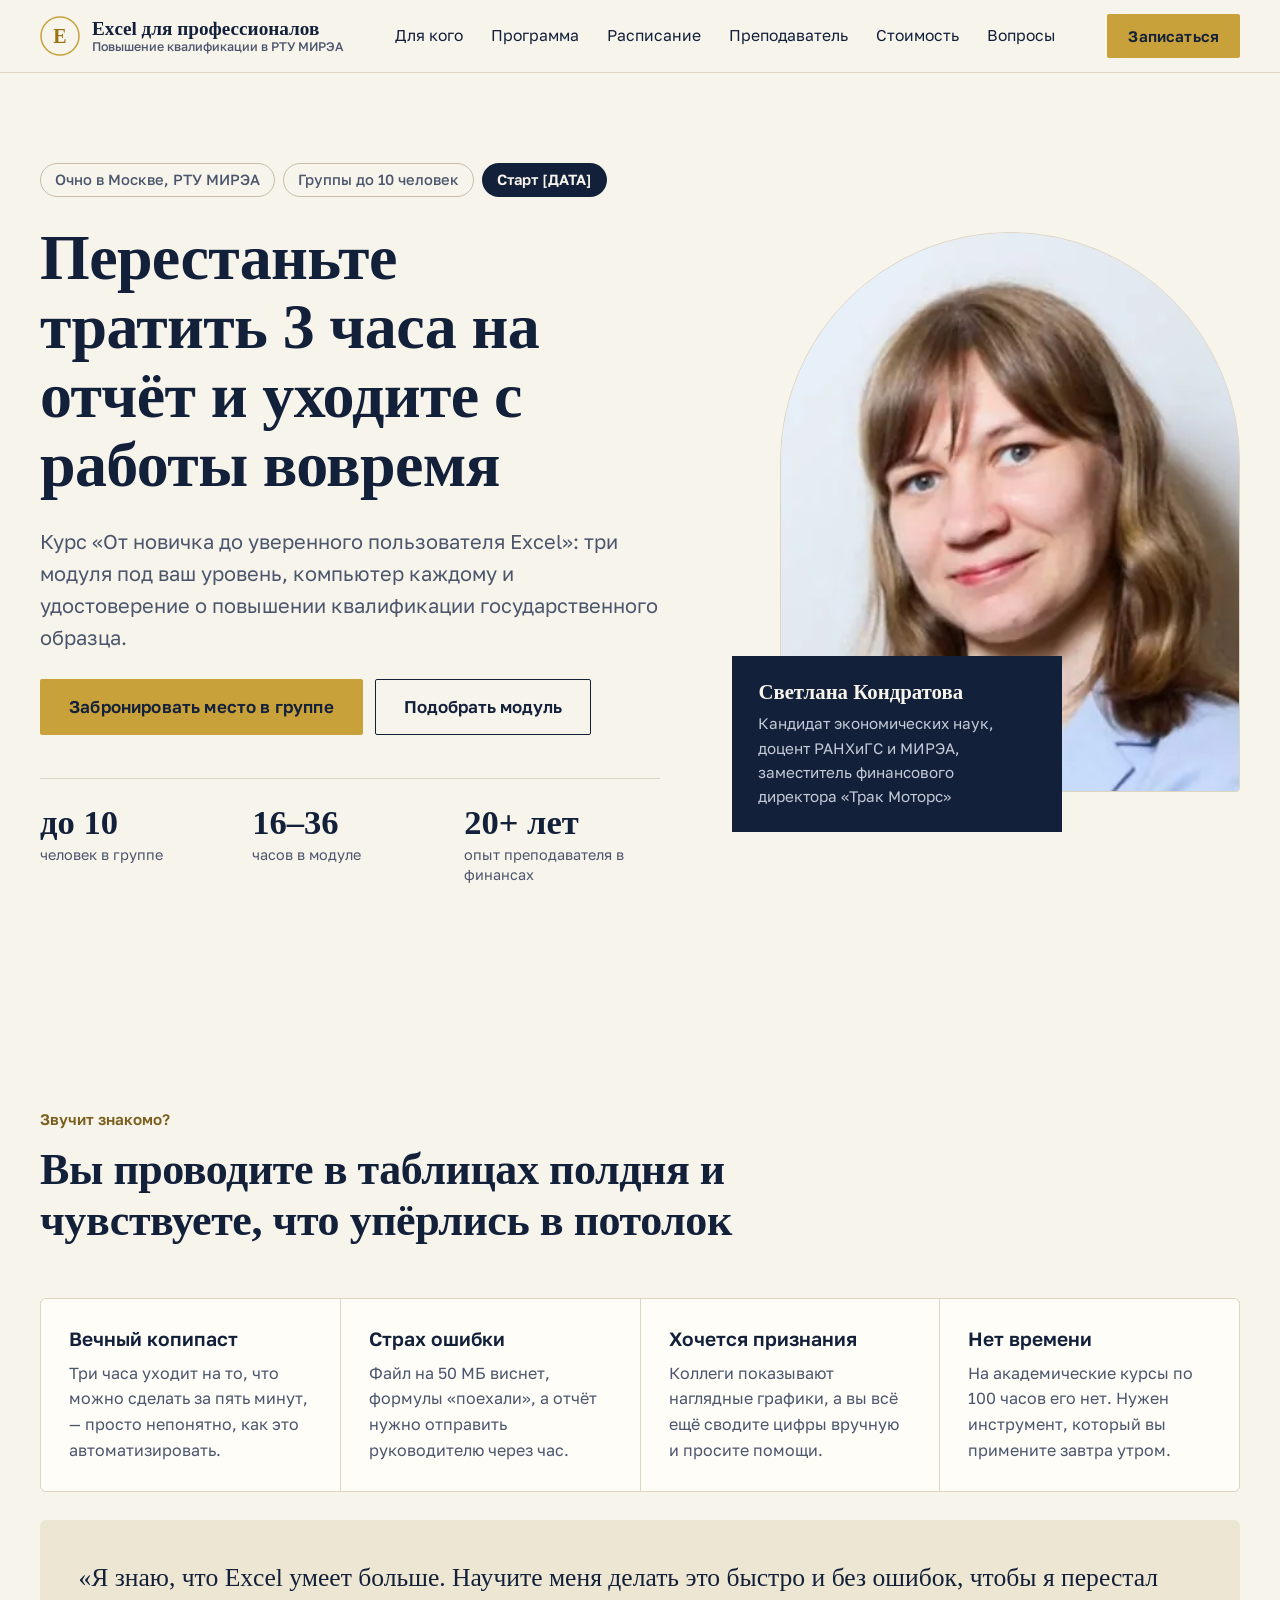
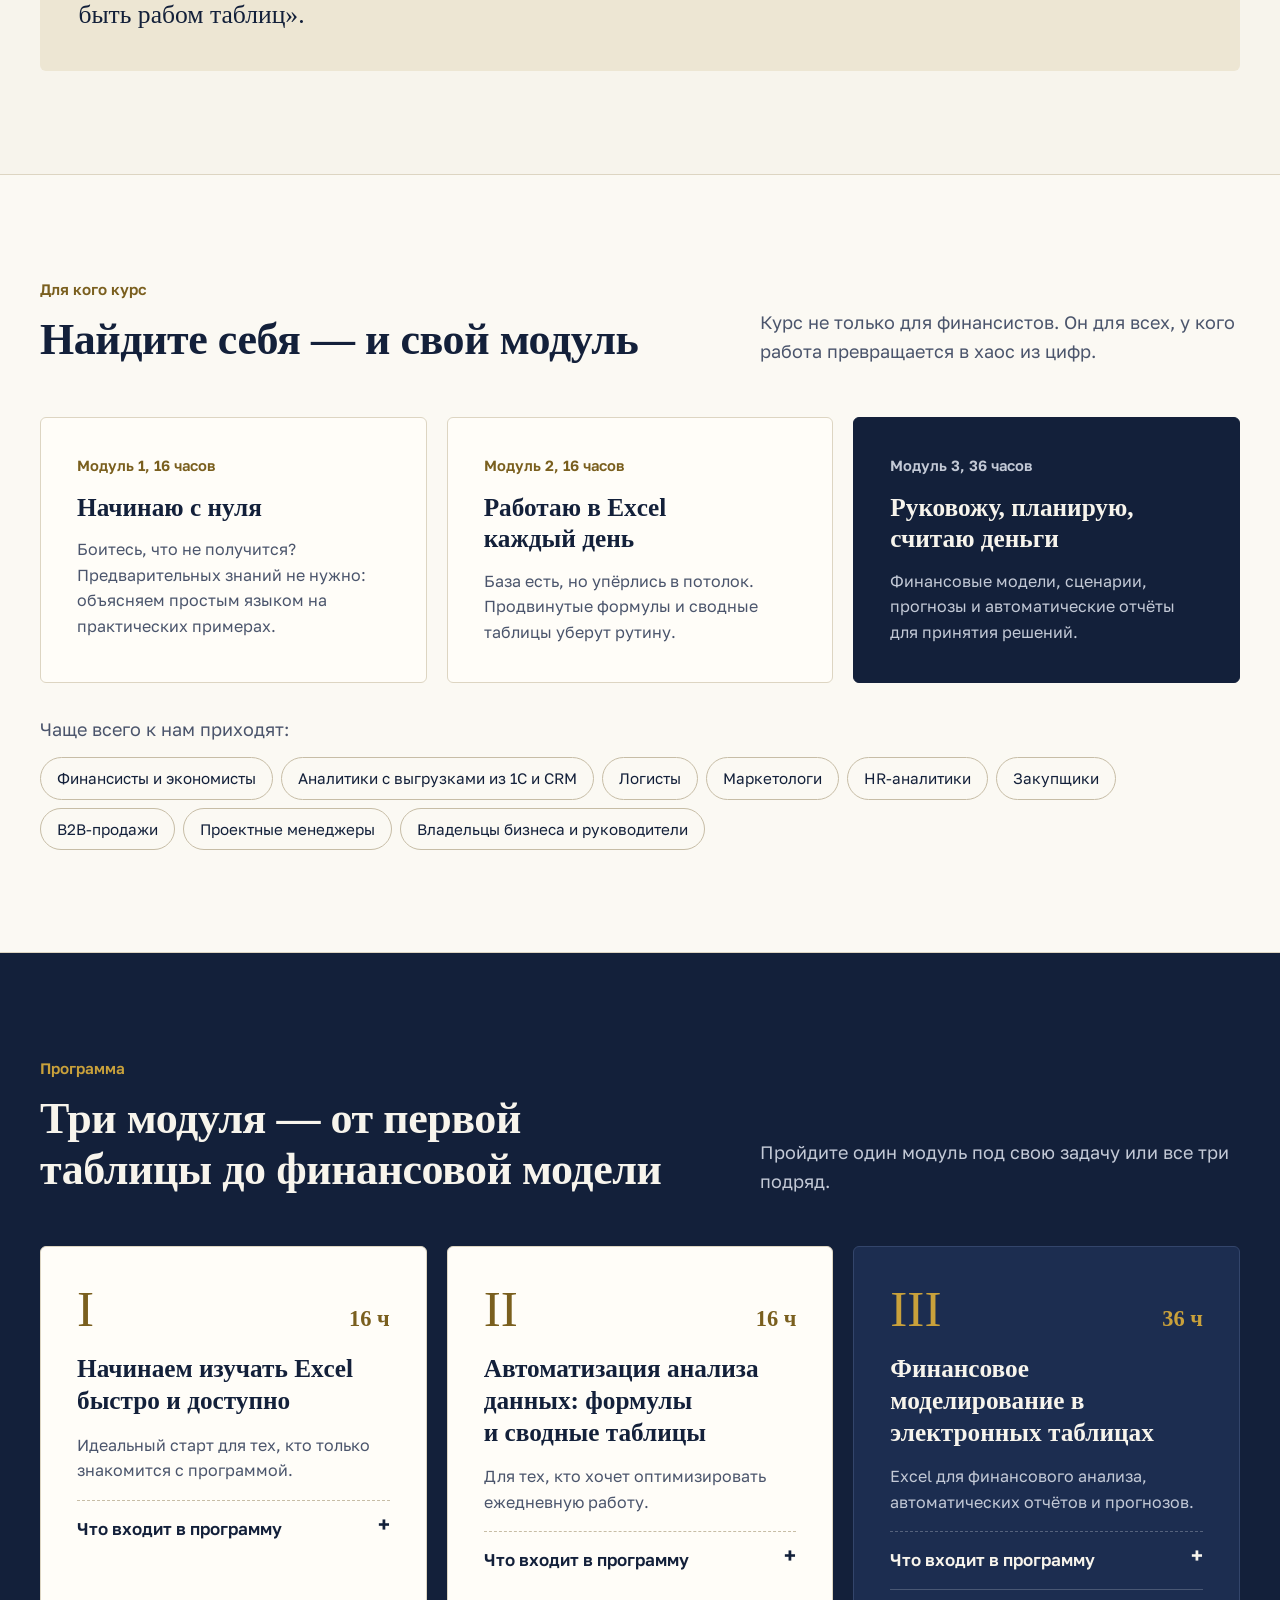
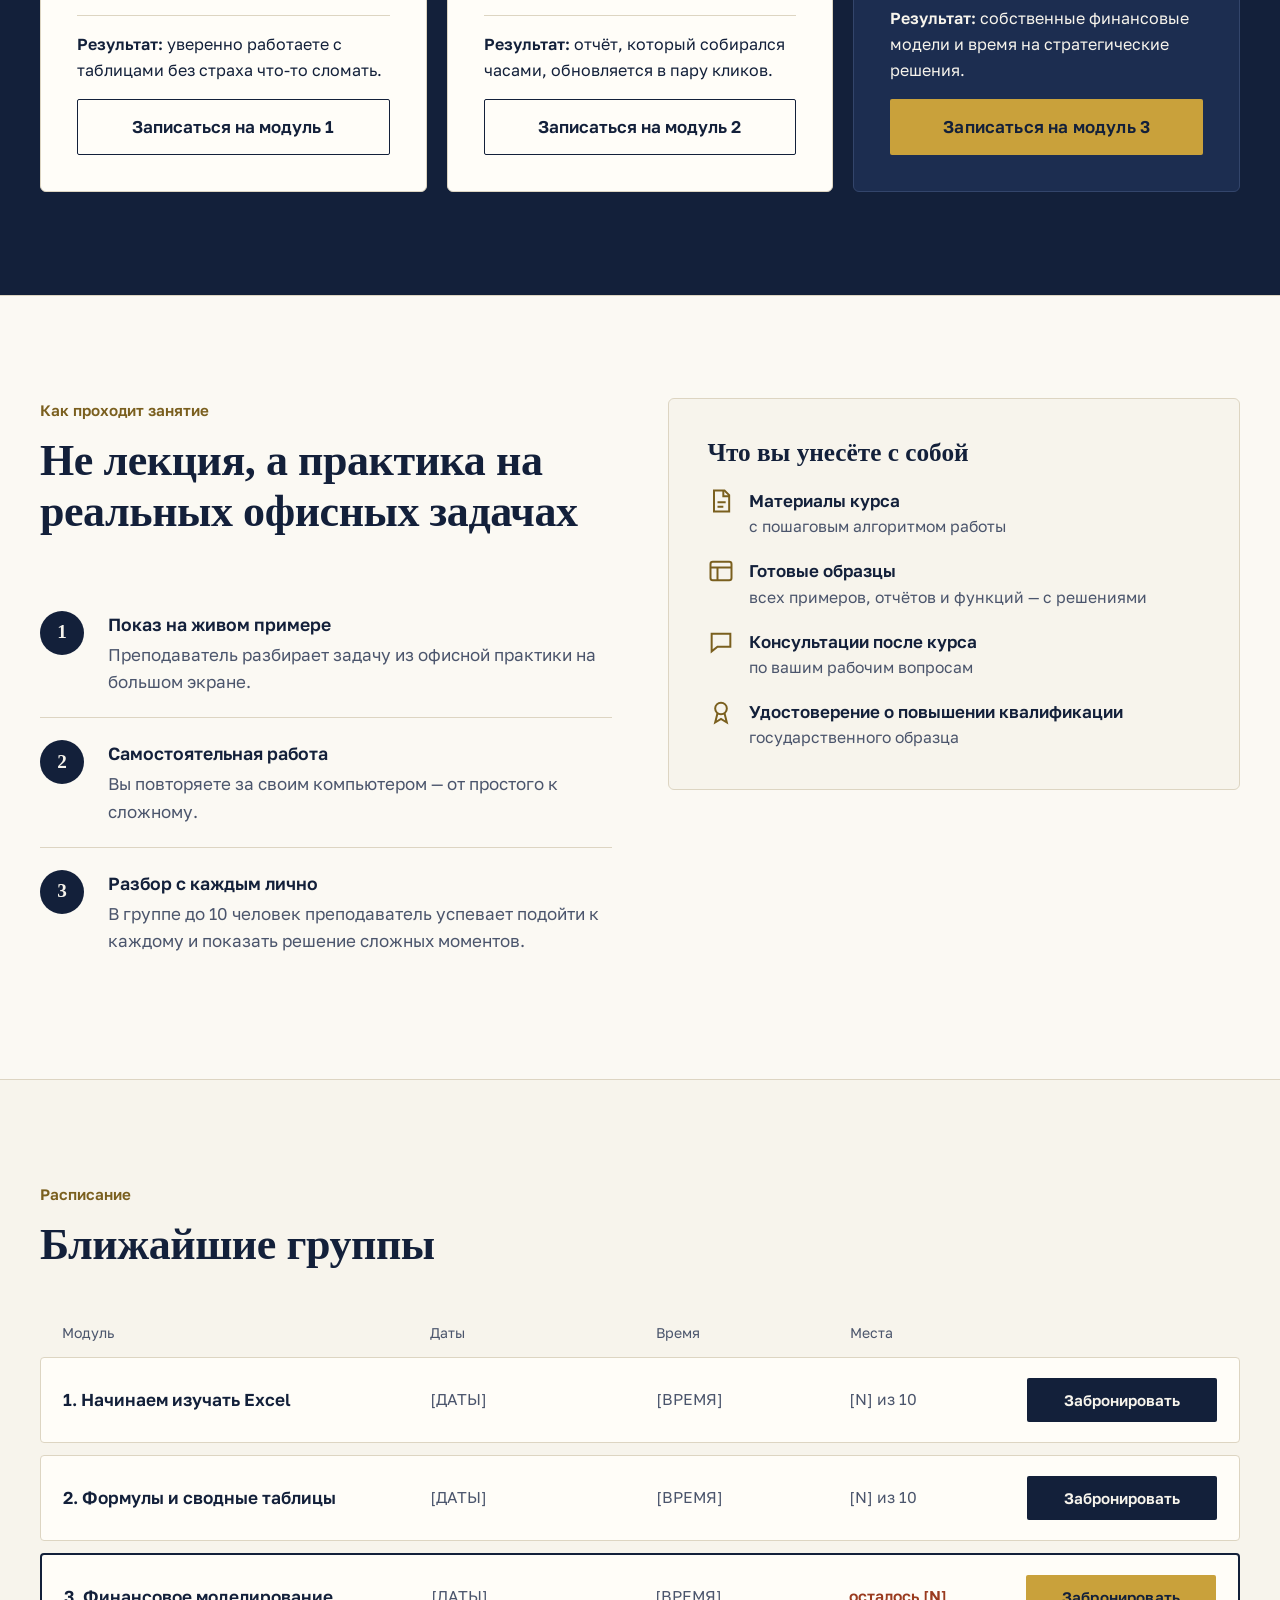
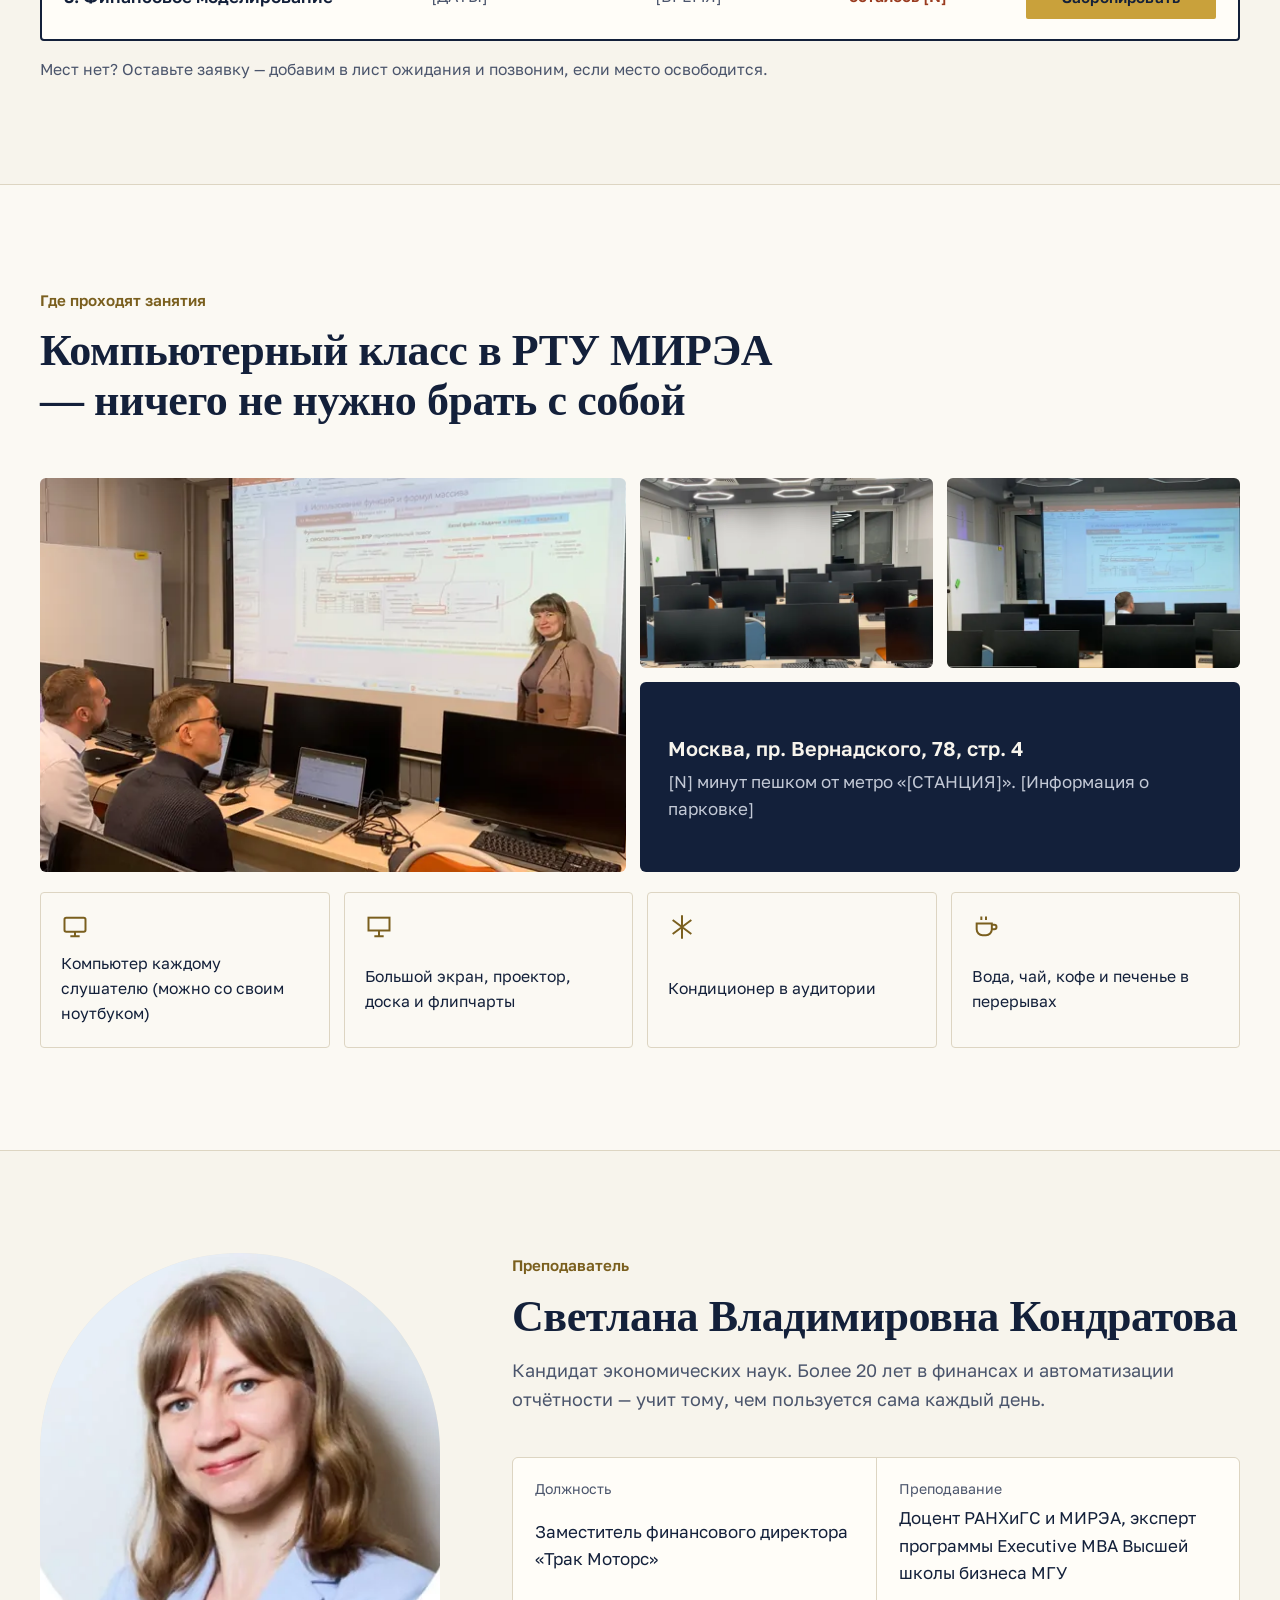
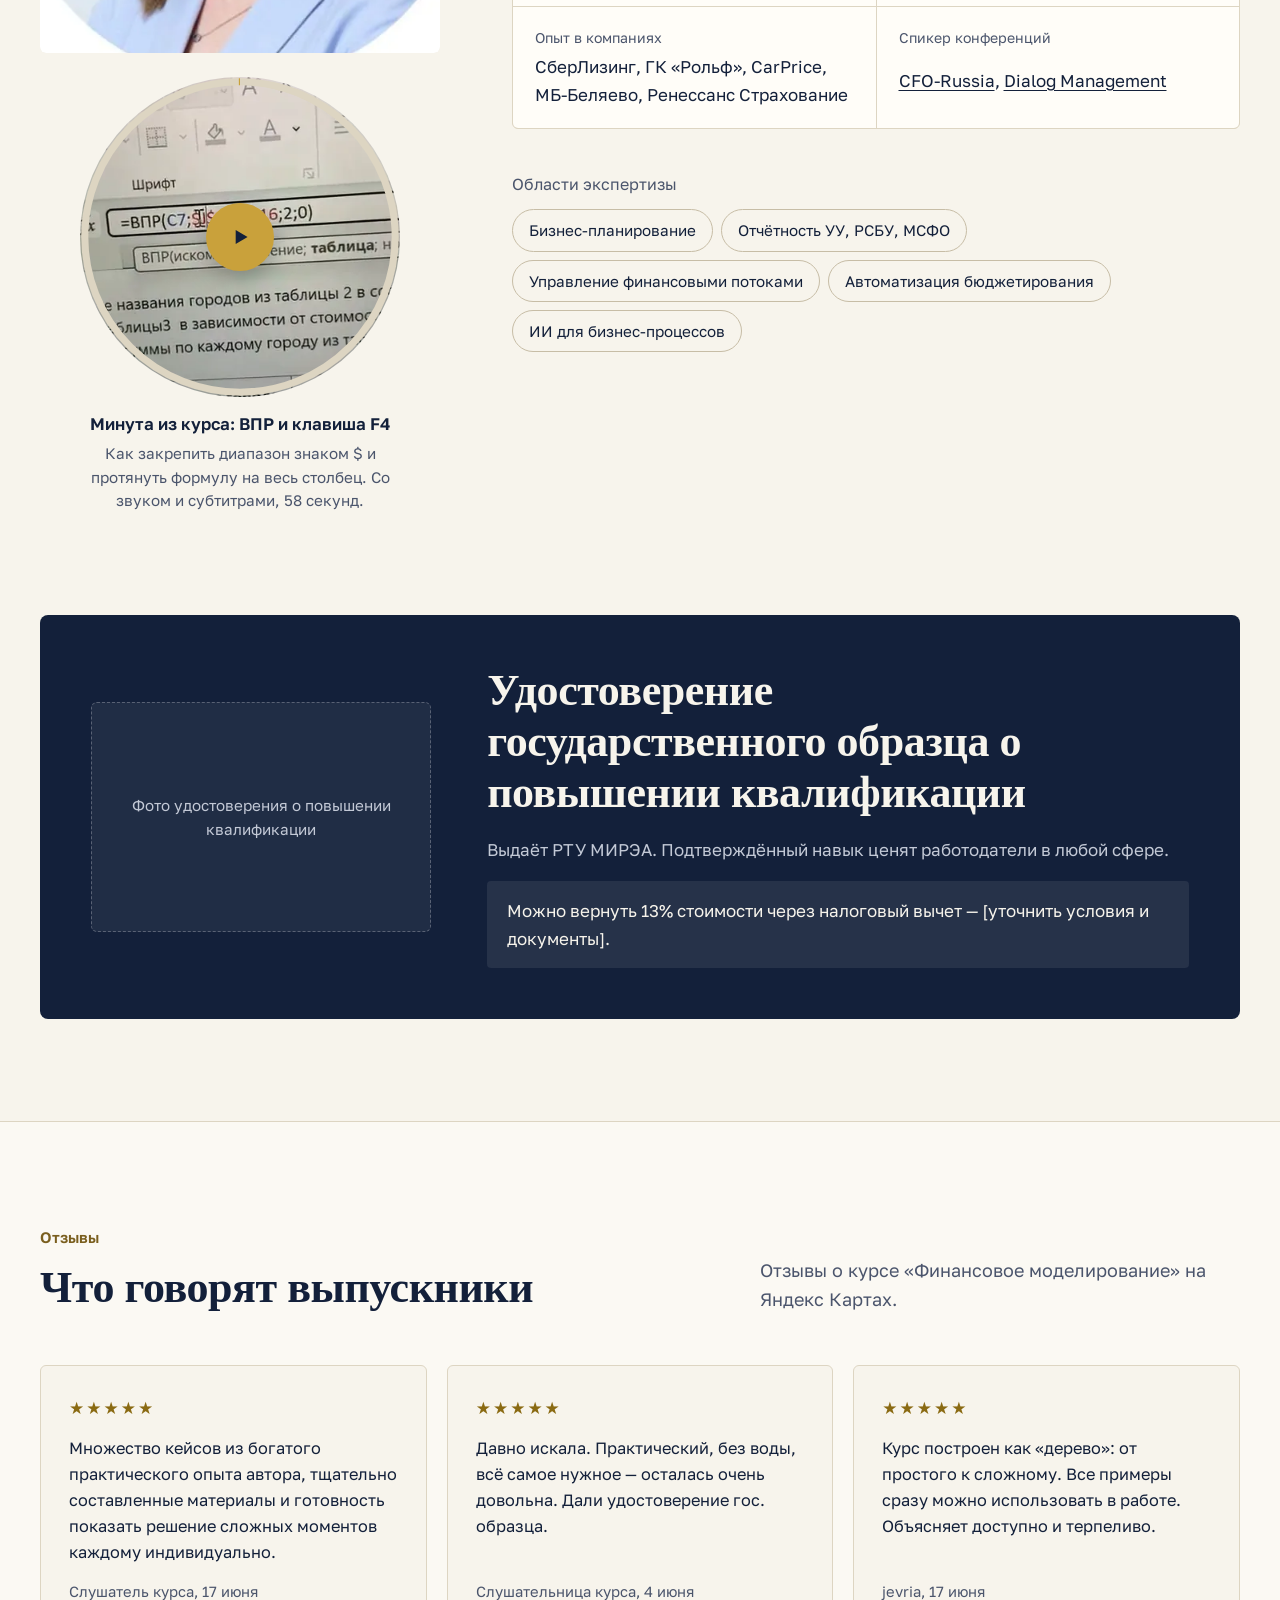
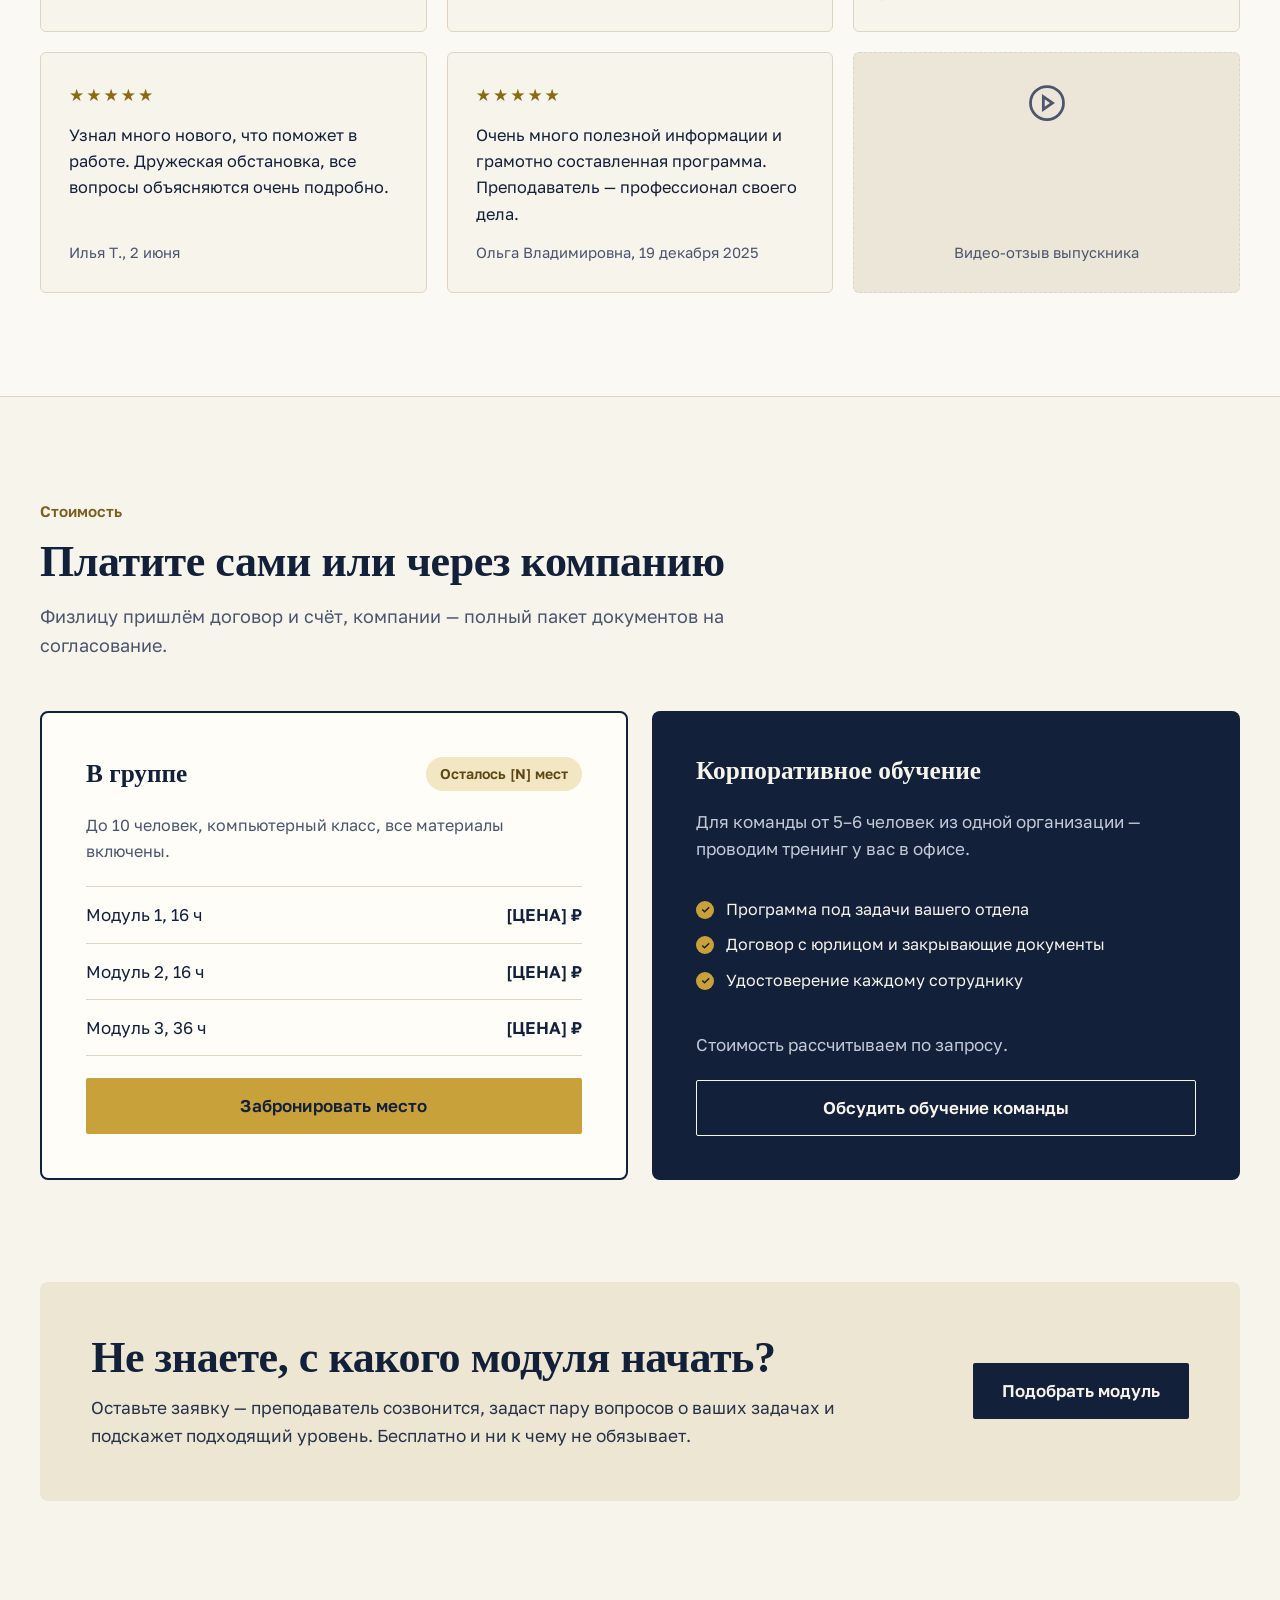
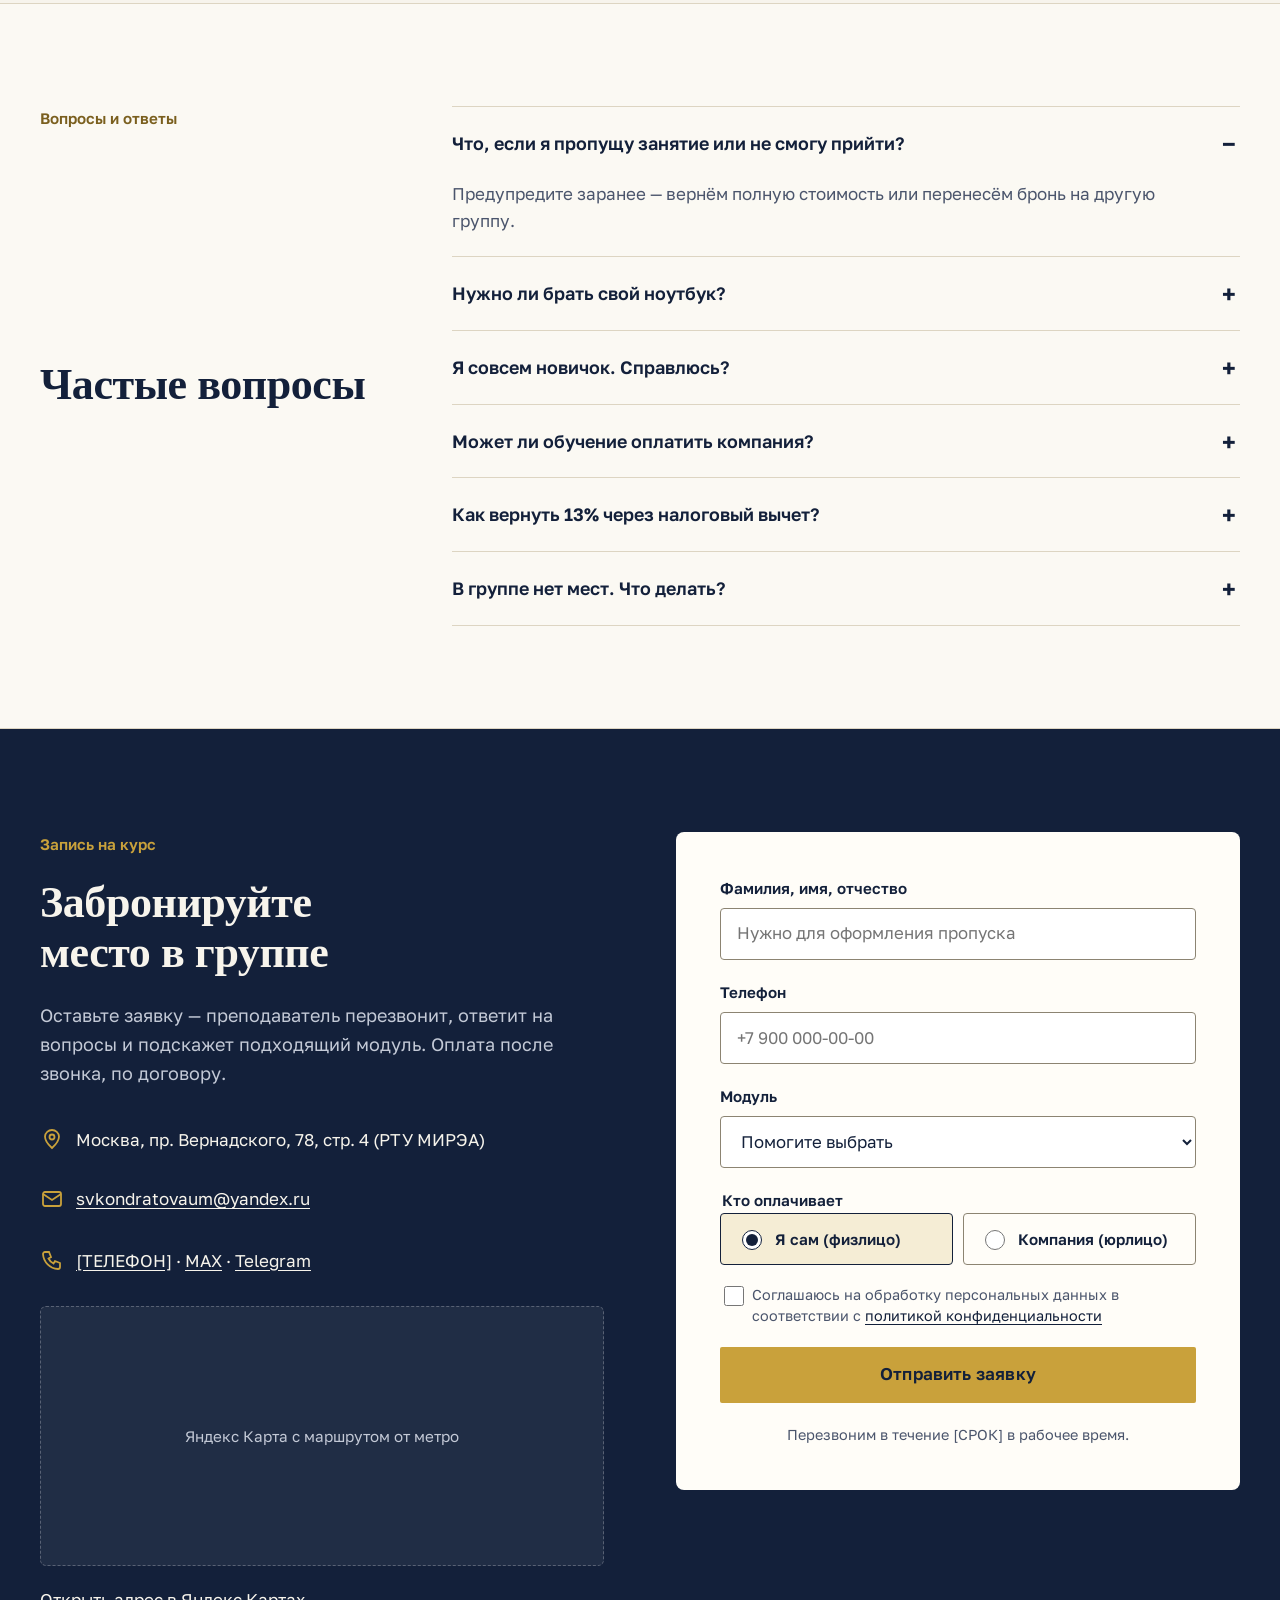
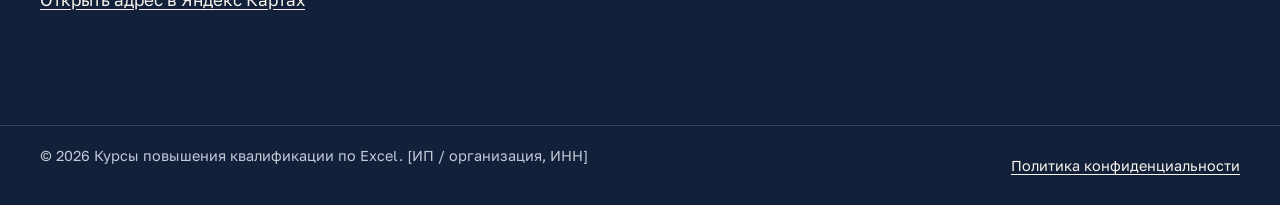
==== commit c319de73: "Фото компьютерного класса и видео-кружок с мини-уроком - Галерея «Где учиться»: три фото вместо загл" ====
--- a/a/index.html
+++ b/a/index.html
@@ -13,8 +13,8 @@
 <meta property="og:image" content="https://ВАШ-ДОМЕН.ru/assets/img/og-a.jpg">
 <link rel="icon" href="../assets/img/favicon-a.svg" type="image/svg+xml">
 <meta name="theme-color" content="#F7F4EC">
-<link rel="stylesheet" href="../assets/css/base.css?v=3">
-<link rel="stylesheet" href="../assets/css/theme-a.css?v=3">
+<link rel="stylesheet" href="../assets/css/base.css?v=4">
+<link rel="stylesheet" href="../assets/css/theme-a.css?v=4">
 <!-- Шрифты лежат на сайте (assets/fonts/), предзагружаем те, что нужны первому экрану -->
 <link rel="preload" href="../assets/fonts/golos-text-cyrillic.woff2" as="font" type="font/woff2" crossorigin>
 <link rel="preload" href="../assets/fonts/golos-text-latin.woff2" as="font" type="font/woff2" crossorigin>
@@ -275,10 +275,9 @@
       <h2 id="place-title">Компьютерный класс в РТУ МИРЭА — ничего не нужно брать с собой</h2>
     </div>
     <div class="gallery">
-      <!-- TODO: заменить плейсхолдеры на фото -->
-      <div class="ph">Фото: занятие в компьютерном классе</div>
-      <div class="ph">Фото: аудитория</div>
-      <div class="ph">Фото: перерыв с кофе</div>
+      <picture><source type="image/webp" srcset="../assets/img/class-lesson-600.webp 600w, ../assets/img/class-lesson-1200.webp 1200w" sizes="(min-width: 900px) 600px, 100vw"><img class="gallery__photo gallery__photo--main" src="../assets/img/class-lesson.jpg" alt="Занятие в компьютерном классе: преподаватель разбирает функцию ПРОСМОТРХ на большом экране, слушатели работают за компьютерами" width="1200" height="800" loading="lazy" decoding="async"></picture>
+      <picture><source type="image/webp" srcset="../assets/img/class-room-600.webp"><img class="gallery__photo" src="../assets/img/class-room.jpg" alt="Компьютерный класс: ряды рабочих мест с мониторами, экран и проектор" width="600" height="400" loading="lazy" decoding="async"></picture>
+      <picture><source type="image/webp" srcset="../assets/img/class-screen-600.webp"><img class="gallery__photo gallery__photo--screen" src="../assets/img/class-screen.jpg" alt="Вид с задних рядов: слайд занятия на большом экране хорошо виден" width="600" height="400" loading="lazy" decoding="async"></picture>
       <div class="gallery__address"><b>Москва, пр. Вернадского, 78, стр. 4</b><span>[N] минут пешком от метро «[СТАНЦИЯ]». [Информация о парковке]</span></div>
     </div>
     <div class="grid grid--4 features" style="--gap:14px">
@@ -295,8 +294,20 @@
   <div class="container teacher">
     <div>
       <div class="teacher__photo"><picture><source srcset="../assets/img/teacher.webp" type="image/webp"><img src="../assets/img/teacher.jpg" alt="Светлана Владимировна Кондратова" width="536" height="536" loading="lazy"></picture></div>
-      <!-- TODO: видео-приветствие 30–60 сек (например, встроить с Rutube/VK Видео) -->
-      <div class="ph teacher__video">Видео-приветствие преподавателя, 30–60 секунд</div>
+      <!-- Видео-кружок: без JS работает как обычное видео с кнопками; main.js включает свою кнопку, кольцо и субтитры под кругом -->
+      <figure class="clip" data-clip>
+        <div class="clip__circle">
+          <video class="clip__video" id="clip-vpr" controls preload="none" playsinline poster="../assets/video/vpr-explain-poster.webp" width="400" height="400">
+            <source src="../assets/video/vpr-explain.mp4" type="video/mp4">
+            <track kind="captions" src="../assets/video/vpr-explain.ru.vtt" srclang="ru" label="Русские субтитры" default>
+          </video>
+          <svg class="clip__ring" viewBox="0 0 100 100" aria-hidden="true"><circle class="clip__track" cx="50" cy="50" r="48.5"/><circle class="clip__progress" cx="50" cy="50" r="48.5" pathLength="100"/></svg>
+          <button class="clip__btn" type="button" aria-controls="clip-vpr" aria-label="Смотреть видео: ВПР и закрепление диапазона клавишей F4" data-clip-toggle hidden>
+            <span class="clip__disc" aria-hidden="true"><svg class="clip__icon clip__icon--play" width="26" height="26" viewBox="0 0 24 24" fill="currentColor"><path d="M8 5.5v13l11-6.5z"/></svg><svg class="clip__icon clip__icon--pause" width="24" height="24" viewBox="0 0 24 24" fill="currentColor"><path d="M7 5h3.5v14H7zM13.5 5H17v14h-3.5z"/></svg></span>
+          </button>
+        </div>
+        <figcaption class="clip__caption"><b>Минута из курса: ВПР и клавиша F4</b><span data-clip-subs>Как закрепить диапазон знаком $ и протянуть формулу на весь столбец. Со звуком и субтитрами, 58 секунд.</span></figcaption>
+      </figure>
     </div>
     <div class="teacher__body">
       <div class="section__head" style="margin:0">
@@ -498,6 +509,6 @@
   </div>
 </footer>
 
-<script src="../assets/js/main.js?v=3" defer></script>
+<script src="../assets/js/main.js?v=4" defer></script>
 </body>
 </html>
--- a/assets/css/base.css
+++ b/assets/css/base.css
@@ -41,6 +41,7 @@
 
 img { max-width: 100%; display: block; }
 picture { display: contents; } /* <picture> с WebP не меняет раскладку: размеры задаёт <img> */
+picture > source { display: none; } /* иначе в сетке (галерея) пустой <source> занимает ячейку */
 a { color: var(--link); text-underline-offset: 3px; }
 a:hover { color: var(--link-hover); }
 
@@ -275,12 +276,14 @@
 
 /* Локация */
 .gallery { display: grid; gap: 14px; grid-template-columns: 1fr 1fr; }
-.gallery .ph:first-child { grid-column: 1 / -1; min-height: 240px; }
-.gallery .ph { min-height: 150px; }
+/* Фото: на телефоне — большое сверху и два рядом, на компьютере — большое слева на две строки */
+.gallery__photo { width: 100%; height: 150px; object-fit: cover; border-radius: var(--radius-lg); background: var(--placeholder); }
+.gallery__photo--main { grid-column: 1 / -1; height: 240px; }
+.gallery__photo--screen { object-position: 72% 50%; } /* экран справа в кадре — не обрезать */
 @media (min-width: 900px) {
   .gallery { grid-template-columns: 2fr 1fr 1fr; grid-template-rows: 190px 190px; }
-  .gallery .ph:first-child { grid-column: auto; grid-row: 1 / span 2; min-height: 0; }
-  .gallery .ph { min-height: 0; }
+  .gallery__photo { height: 100%; }
+  .gallery__photo--main { grid-column: auto; grid-row: 1 / span 2; }
 }
 .gallery__address { grid-column: 1 / -1; padding: 24px 28px; border-radius: var(--radius-lg); background: var(--brand); color: var(--brand-ink); display: grid; gap: 4px; align-content: center; }
 @media (min-width: 900px) { .gallery .gallery__address { grid-column: 2 / span 2; } }
@@ -295,7 +298,27 @@
 @media (min-width: 900px) { .teacher { grid-template-columns: 400px 1fr; gap: 72px; } }
 .teacher__photo { aspect-ratio: 1; overflow: hidden; border-radius: var(--radius-photo); background: var(--placeholder); }
 .teacher__photo img { width: 100%; height: 100%; object-fit: cover; transform: scale(1.15); }
-.teacher__video { margin-top: 16px; min-height: 64px; }
+
+/* Видео-кружок (как в Telegram): круг зашит в само видео, кольцо по краю — прогресс, субтитры — под кругом */
+.clip { margin: 24px 0 0; display: grid; gap: 14px; justify-items: center; text-align: center; }
+.clip__circle { position: relative; width: min(100%, 320px); aspect-ratio: 1; border-radius: 50%; overflow: hidden; background: var(--placeholder); }
+.clip__video { display: block; width: 100%; height: 100%; object-fit: cover; }
+.clip__ring { position: absolute; inset: 0; width: 100%; height: 100%; pointer-events: none; transform: rotate(-90deg); }
+.clip__ring circle { fill: none; stroke-width: 2.2; }
+.clip__track { stroke: var(--line); }
+.clip__progress { stroke: var(--accent); stroke-dasharray: 100; stroke-dashoffset: 100; transition: stroke-dashoffset .25s linear; }
+.clip__btn { position: absolute; inset: 0; display: flex; align-items: center; justify-content: center; padding: 0; border: 0; border-radius: 50%; background: transparent; cursor: pointer; }
+.clip__btn[hidden] { display: none; }
+.clip__disc { display: flex; align-items: center; justify-content: center; width: 68px; height: 68px; border-radius: 50%; background: var(--accent); color: var(--accent-ink); box-shadow: 0 8px 24px rgba(0,0,0,.25); transition: opacity .2s ease; }
+.clip__icon--pause { display: none; }
+.clip.is-playing .clip__icon--play { display: none; }
+.clip.is-playing .clip__icon--pause { display: block; }
+.clip.is-playing .clip__disc { opacity: 0; }
+.clip.is-playing .clip__btn:hover .clip__disc, .clip.is-playing .clip__btn:focus-visible .clip__disc { opacity: .92; }
+.clip__caption { display: grid; gap: 4px; max-width: 340px; }
+.clip__caption b { font-size: 1.05rem; }
+.clip__caption span { min-height: 4.65em; color: var(--muted); font-size: .95rem; line-height: 1.55; } /* место под 3 строки: смена субтитров не двигает страницу */
+.clip.is-playing .clip__caption span { color: var(--ink); }
 .teacher__body { display: grid; gap: 26px; }
 .facts-table { display: grid; gap: 1px; background: var(--line); border: 1px solid var(--line); border-radius: var(--radius-lg); overflow: hidden; }
 @media (min-width: 720px) { .facts-table { grid-template-columns: 1fr 1fr; } }
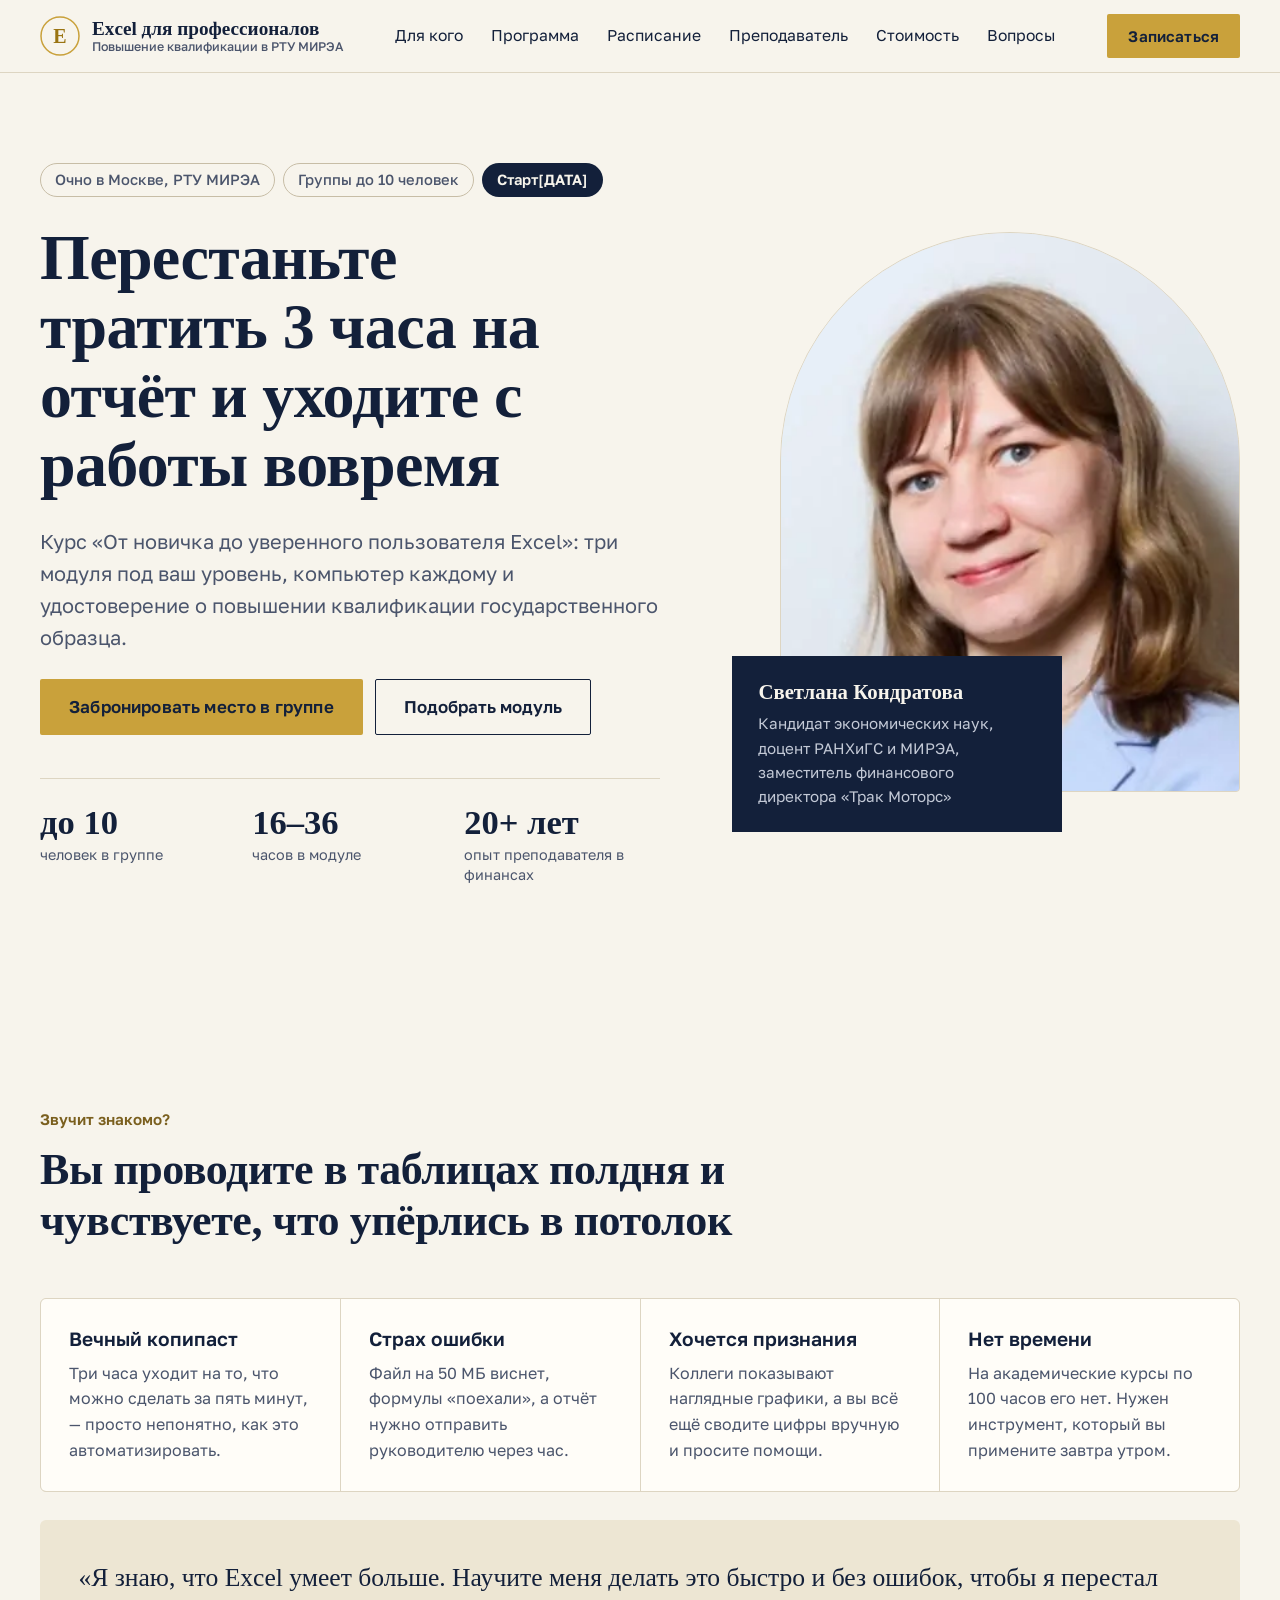
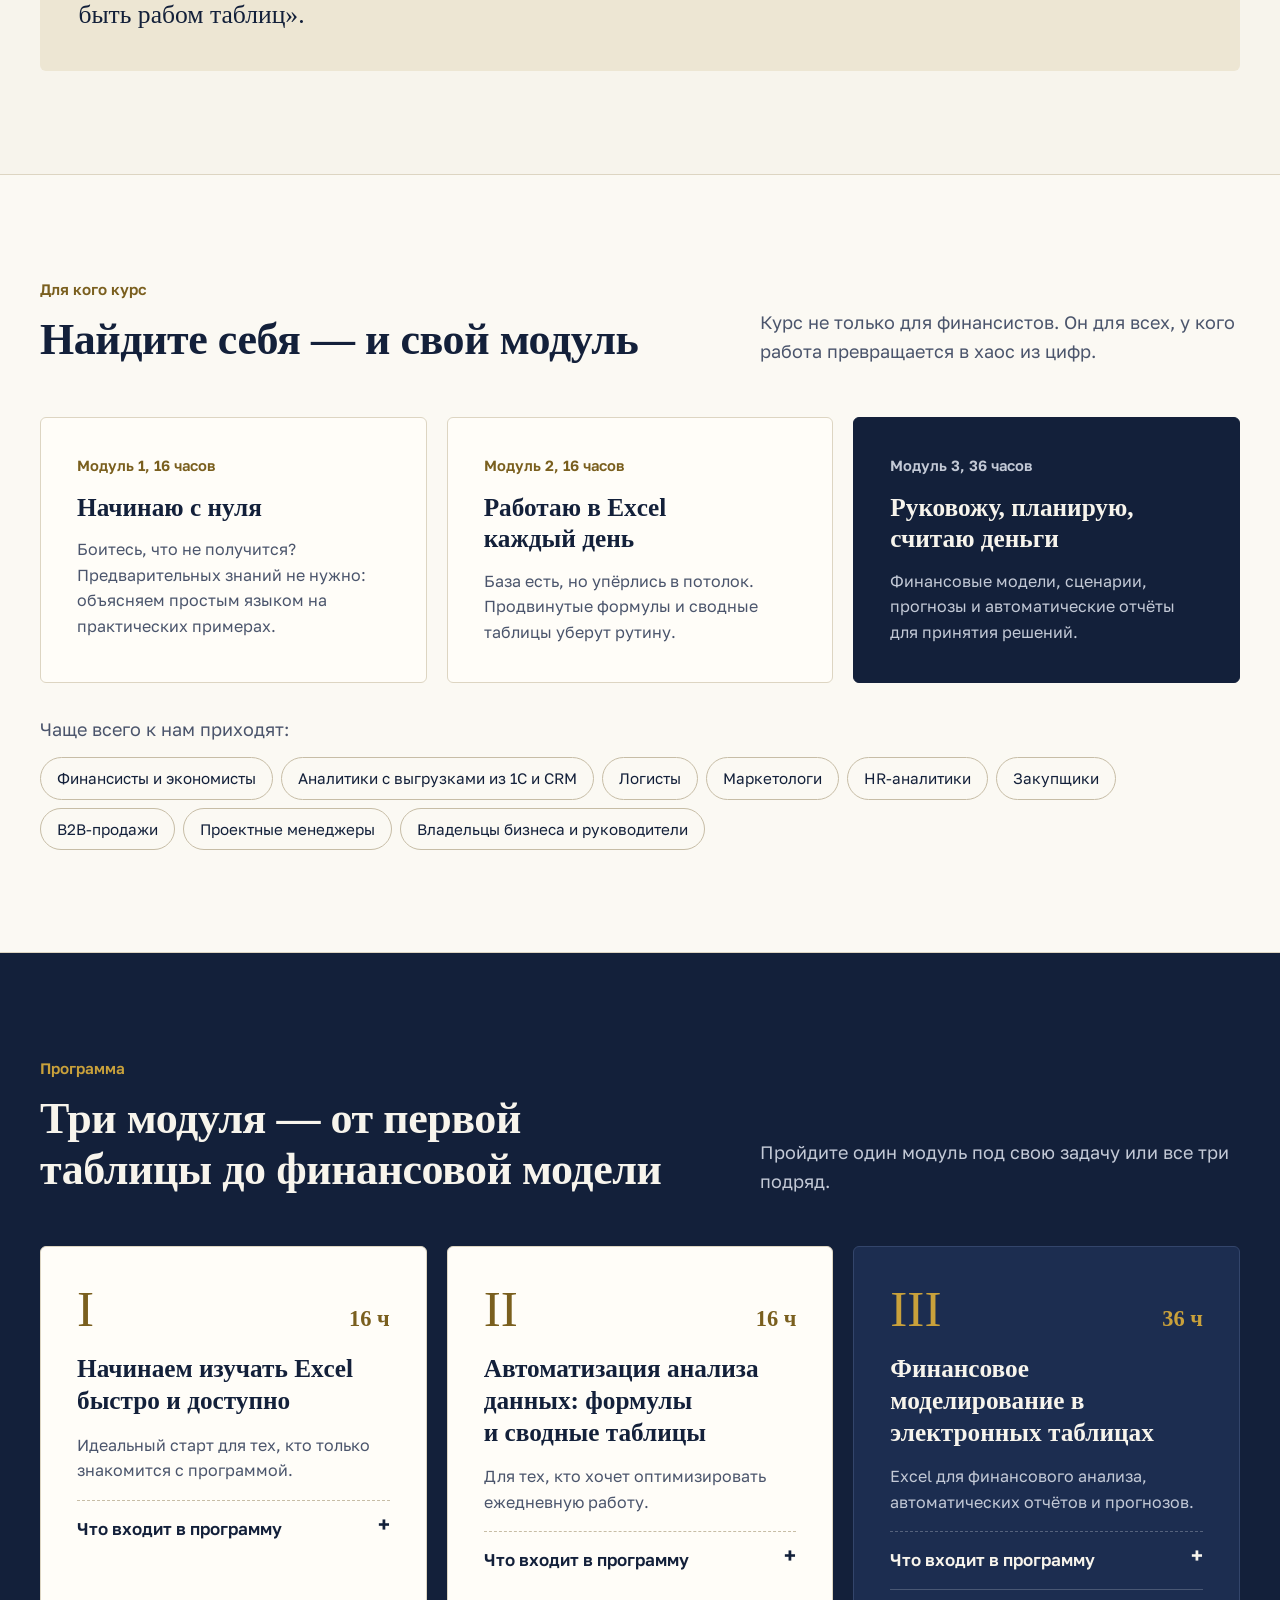
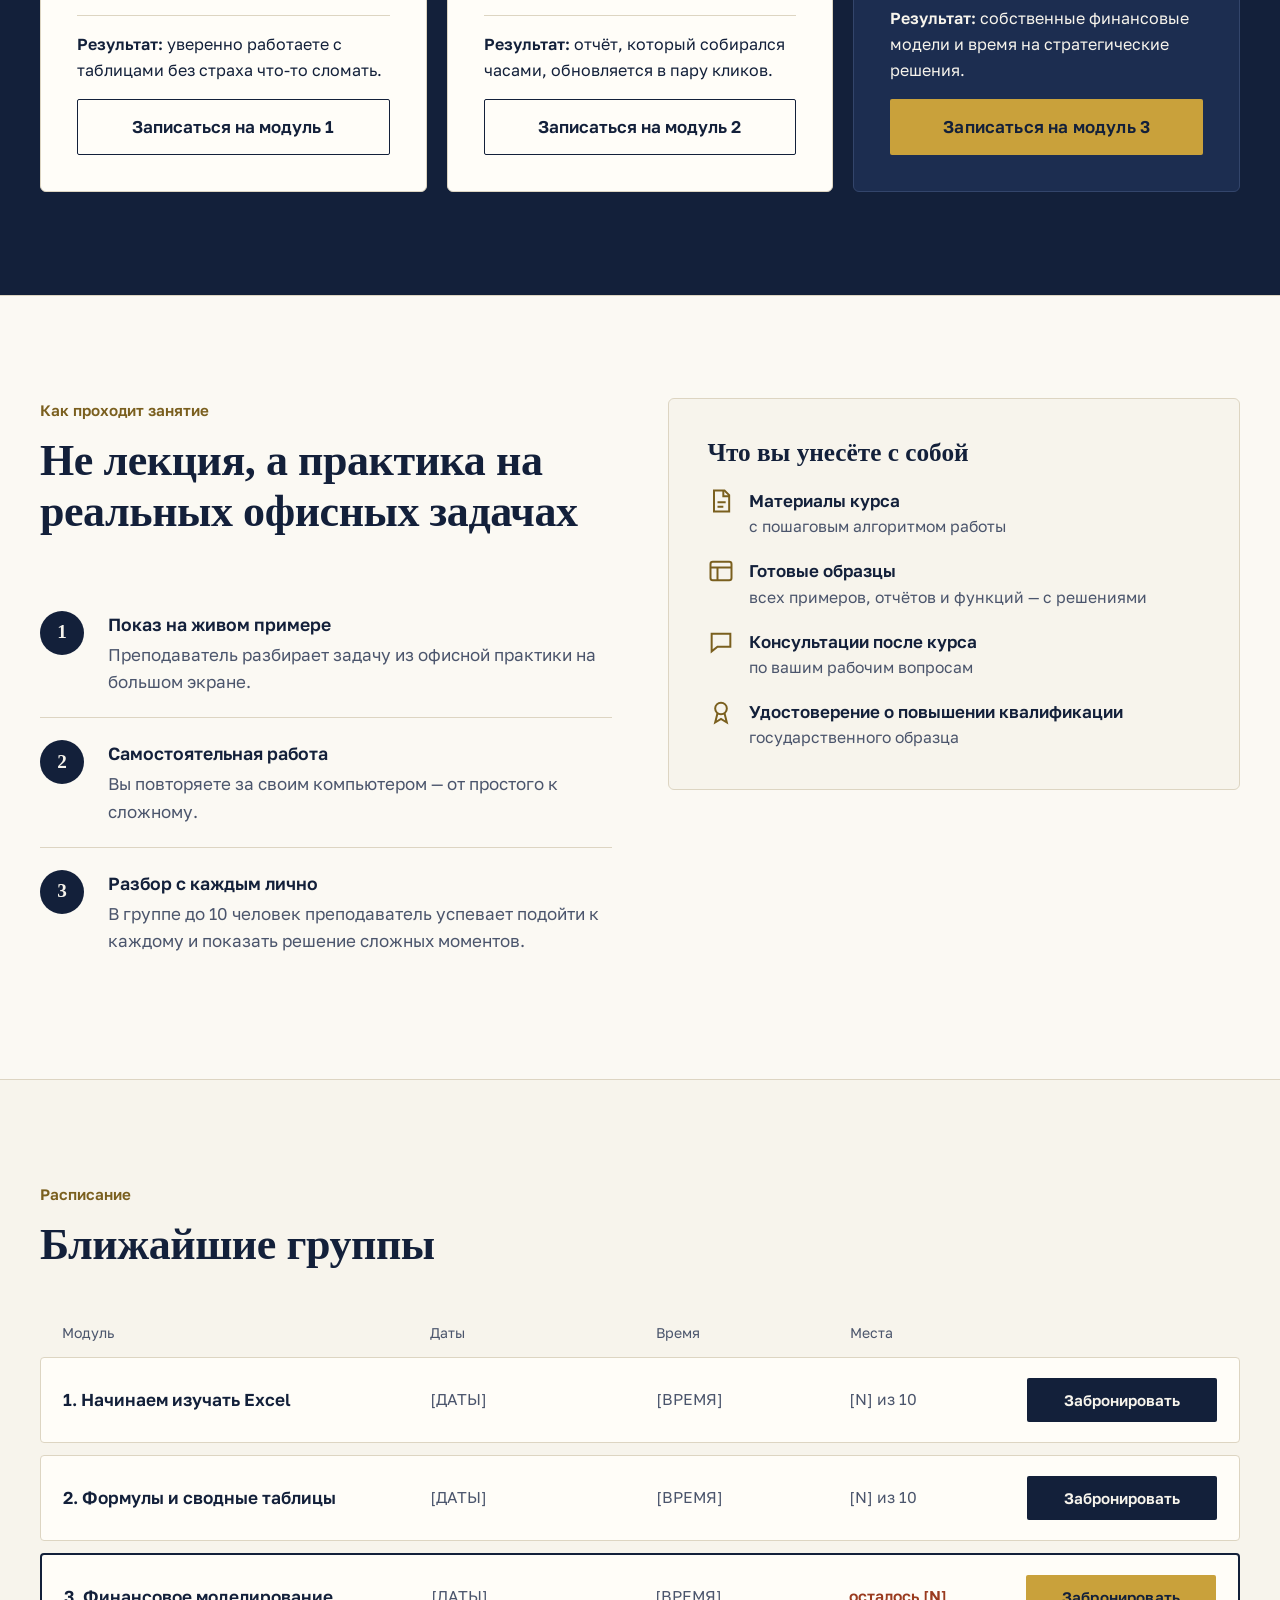
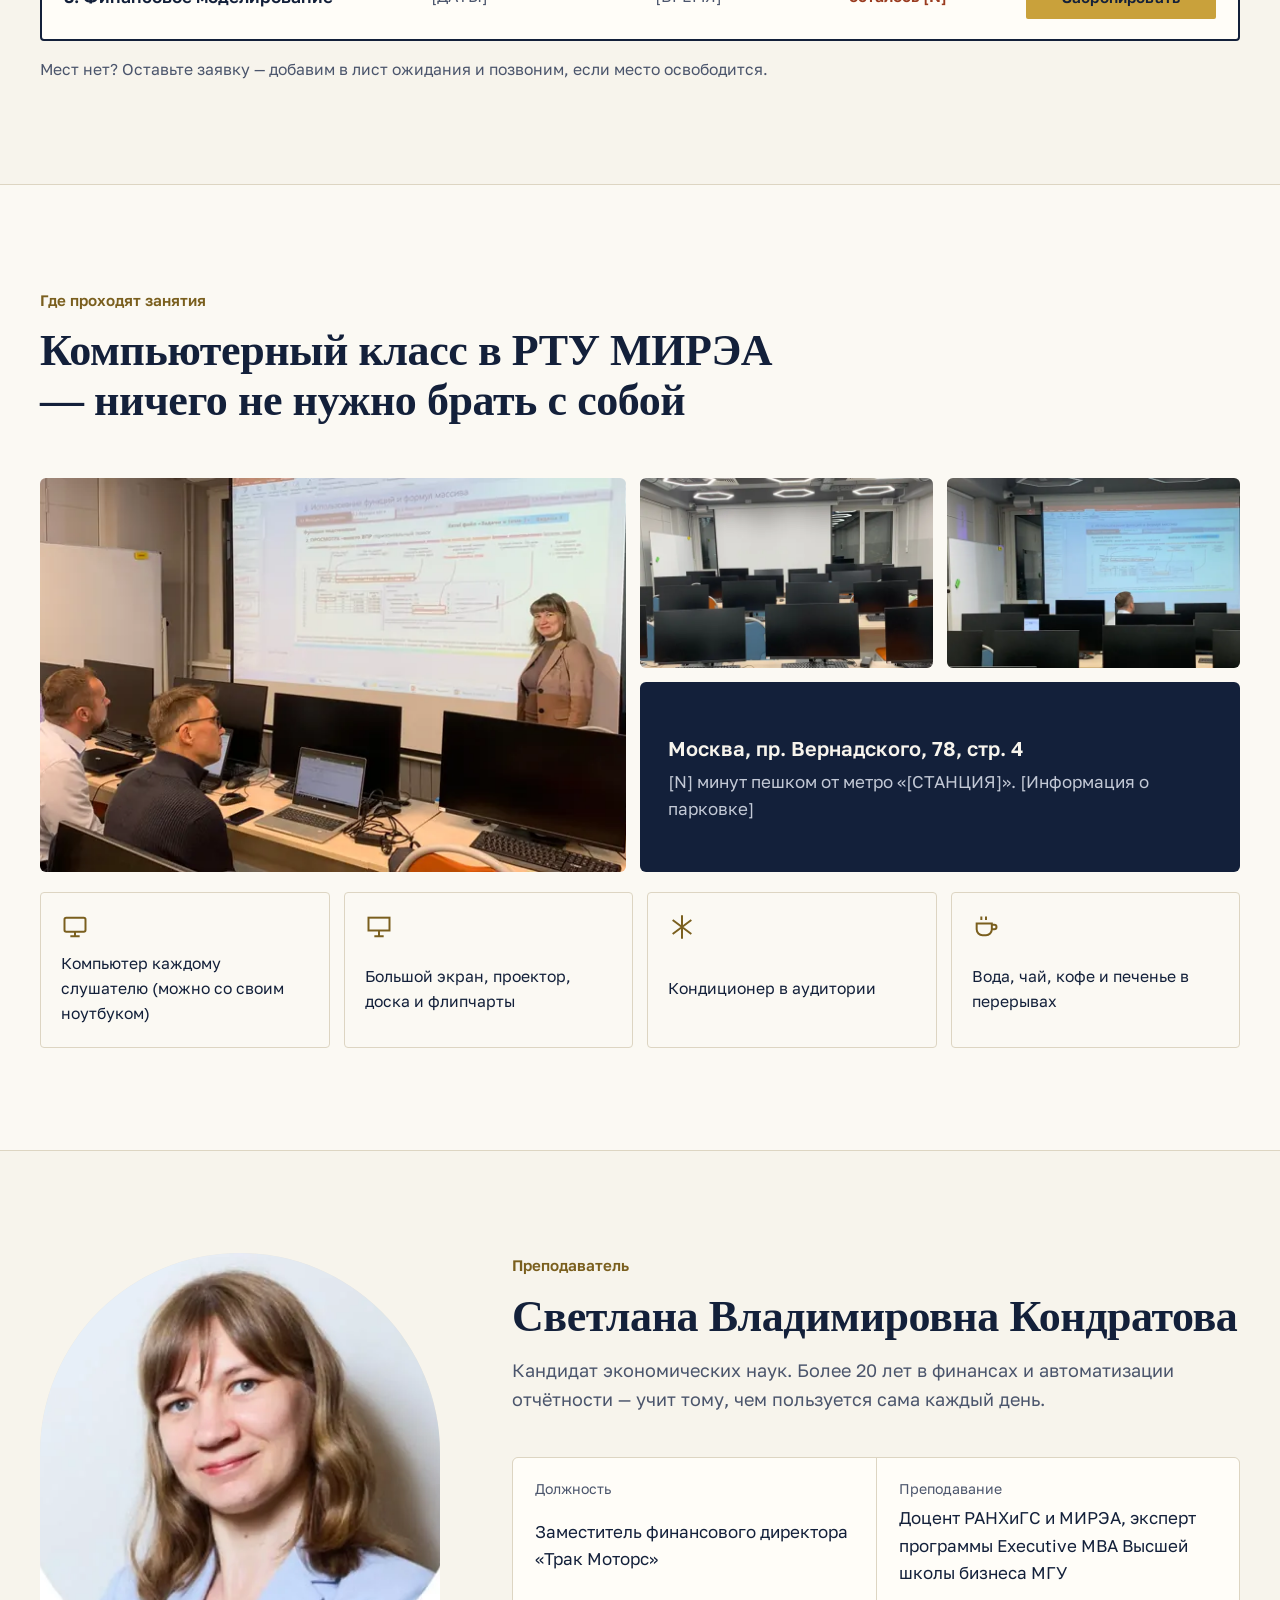
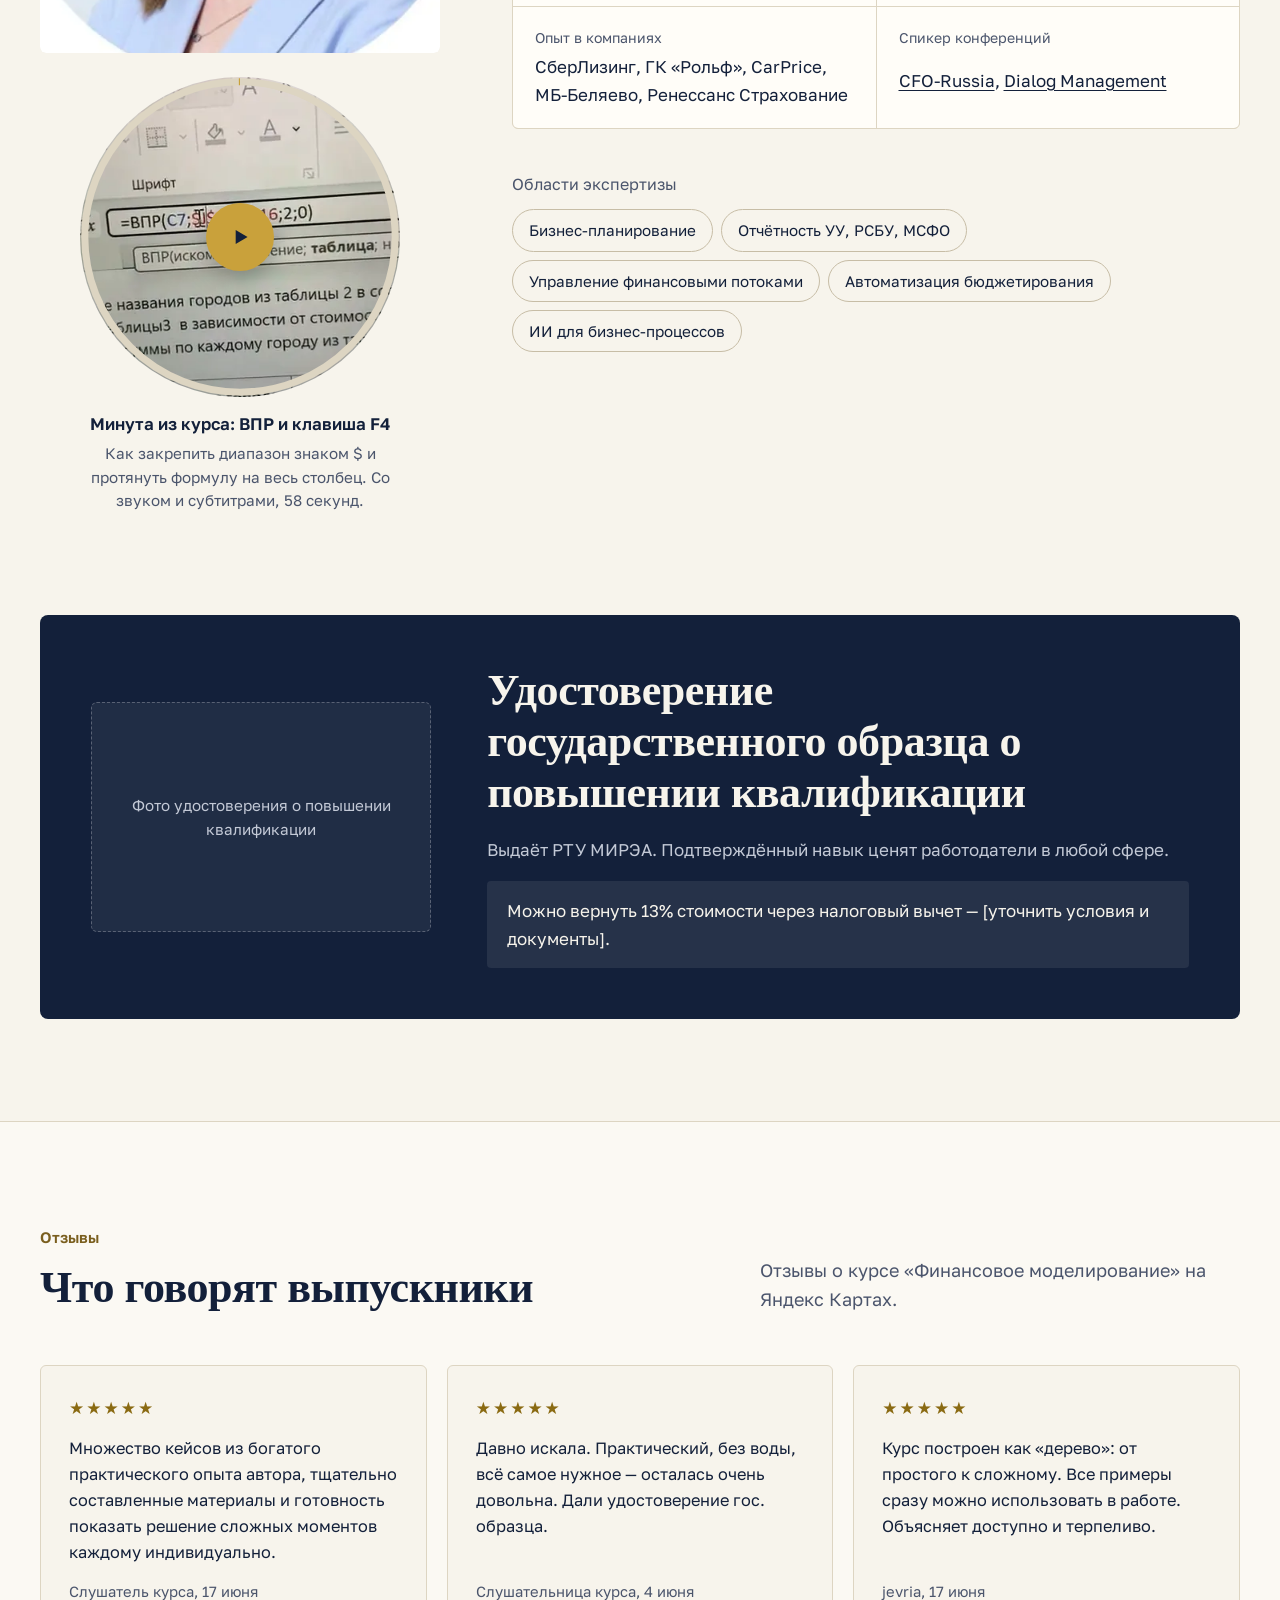
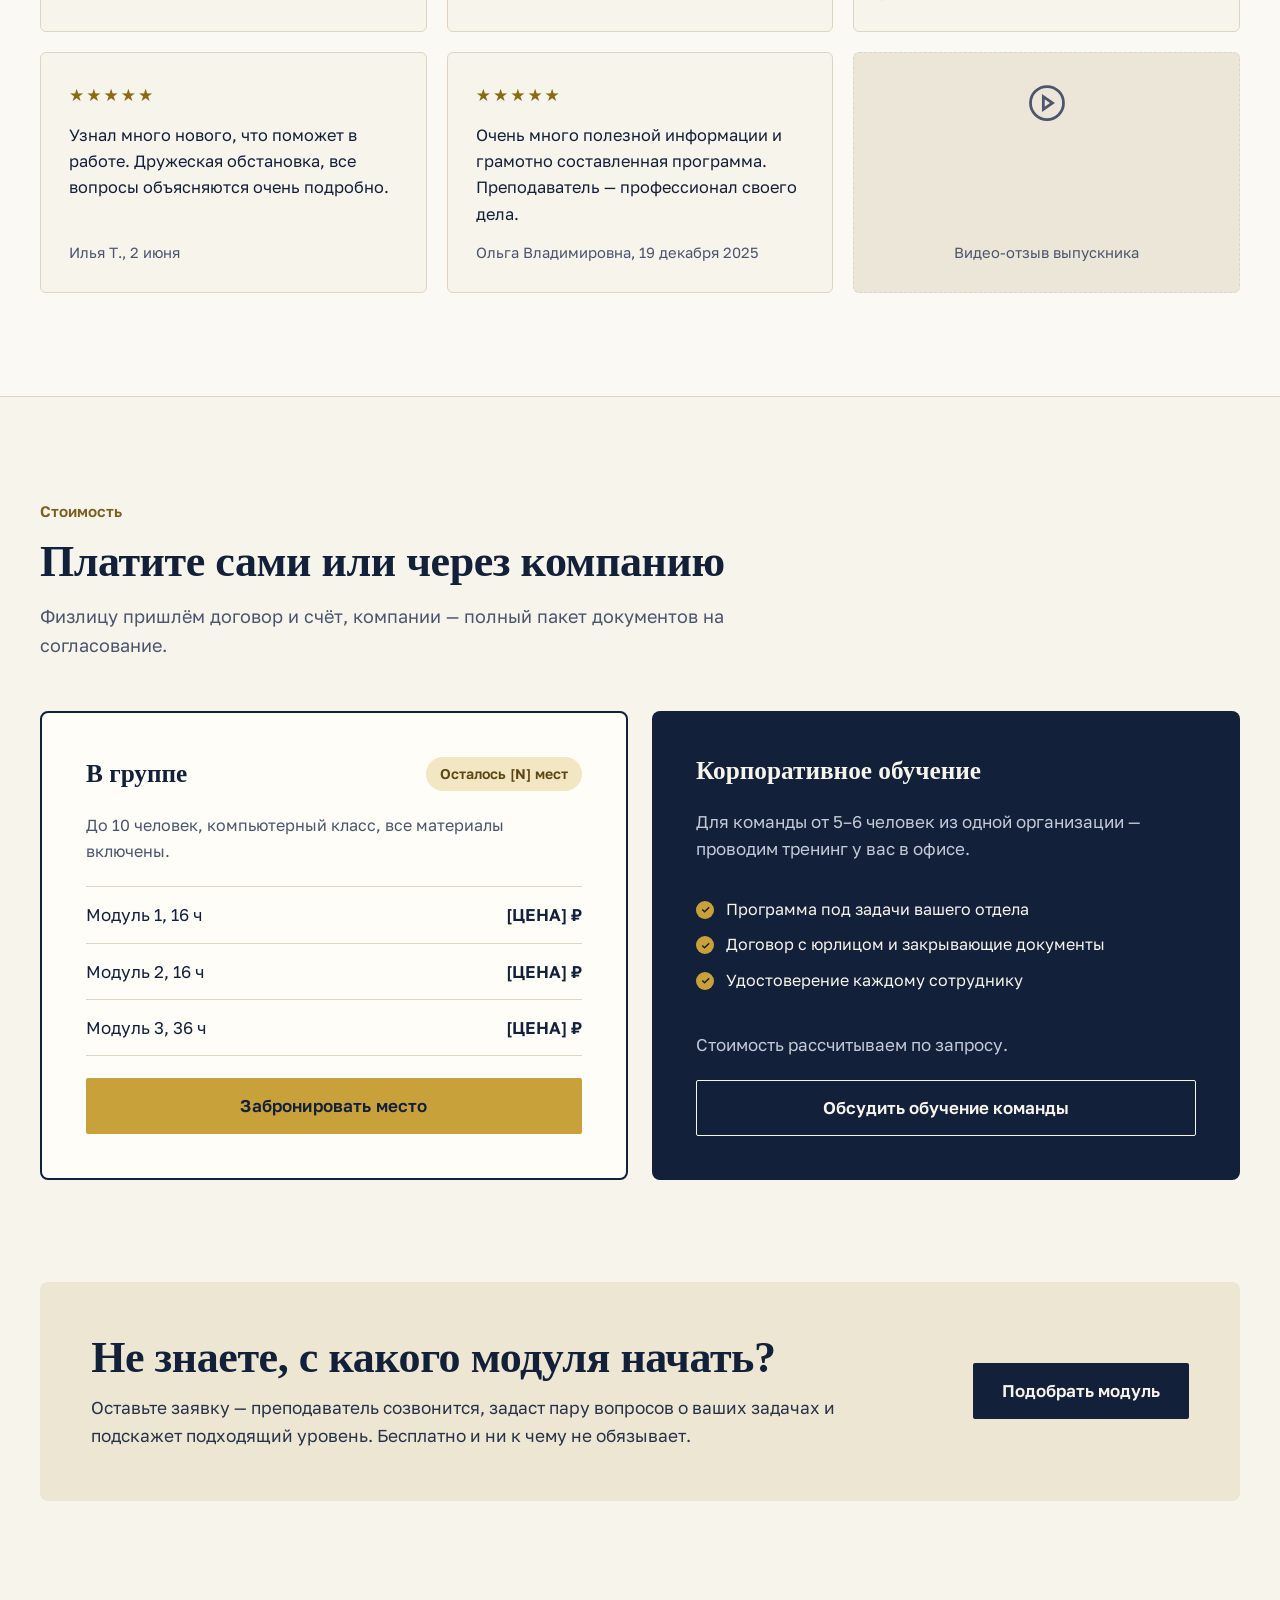
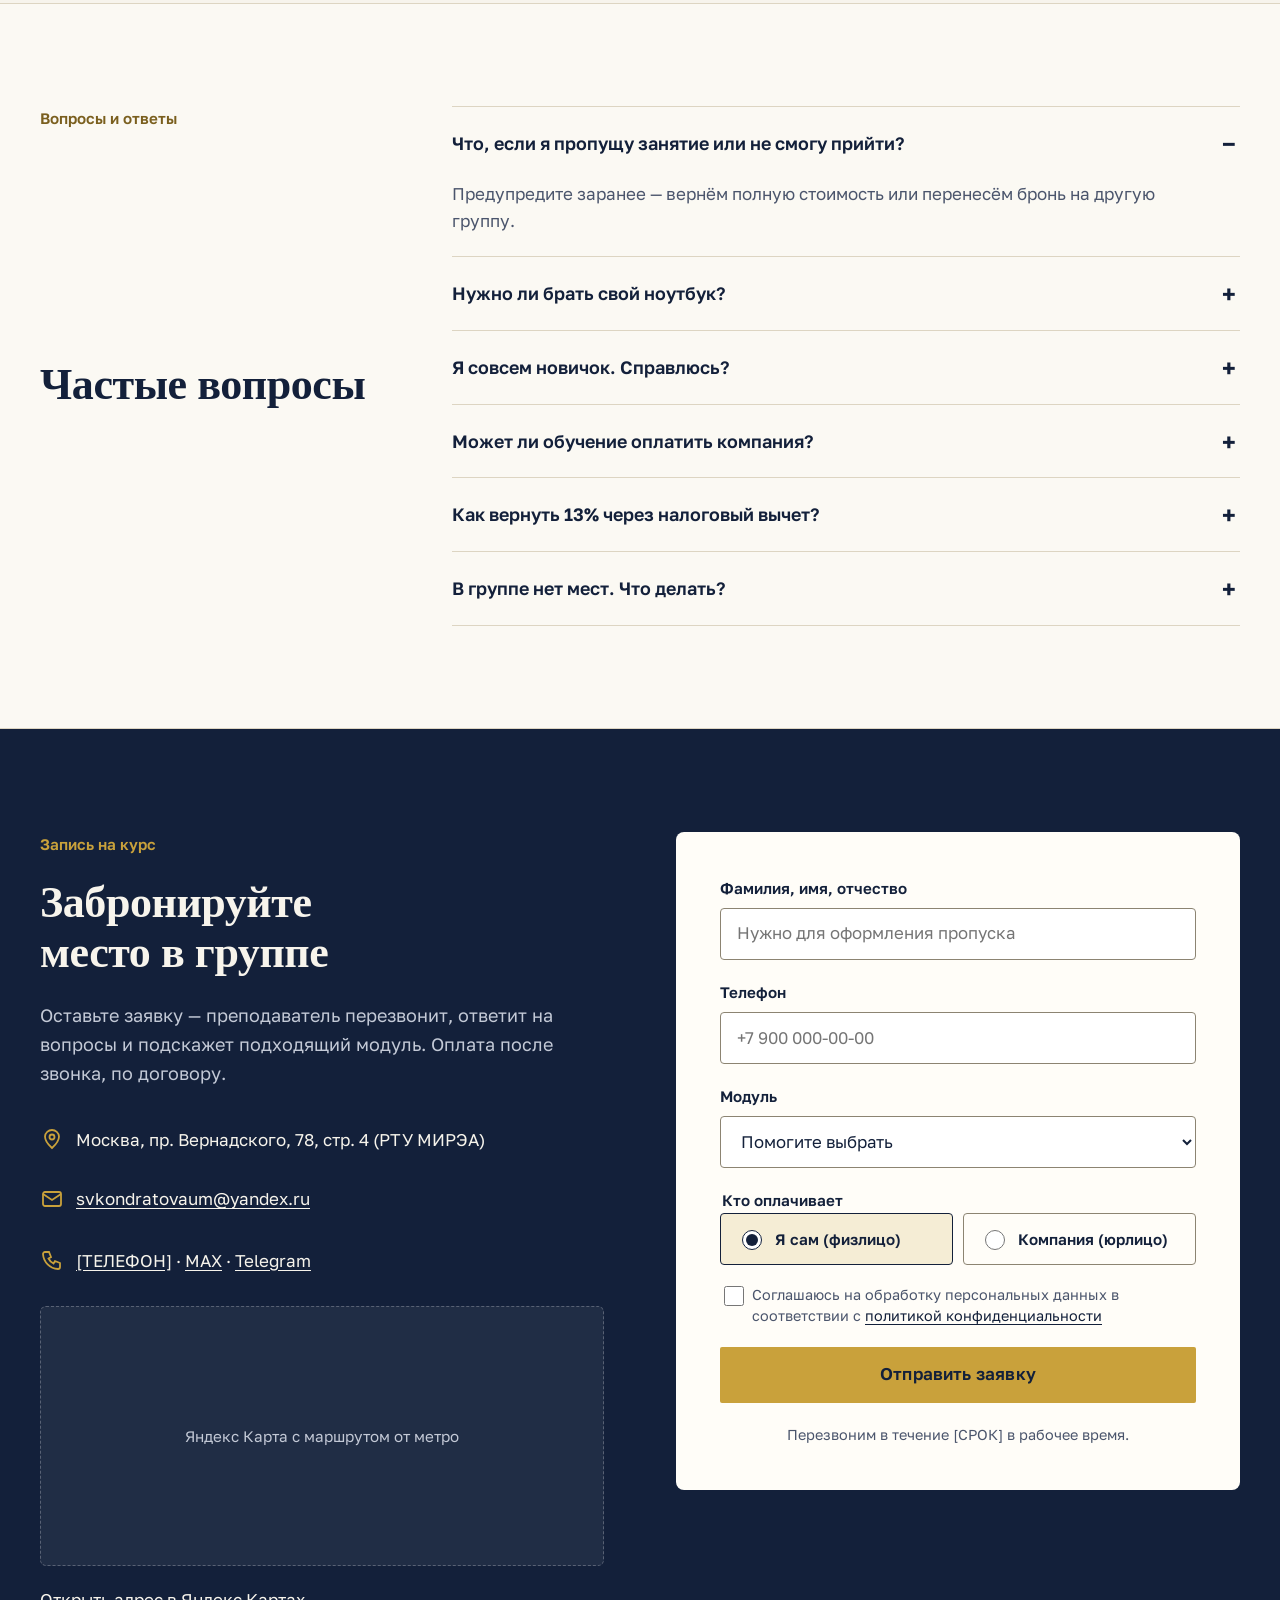
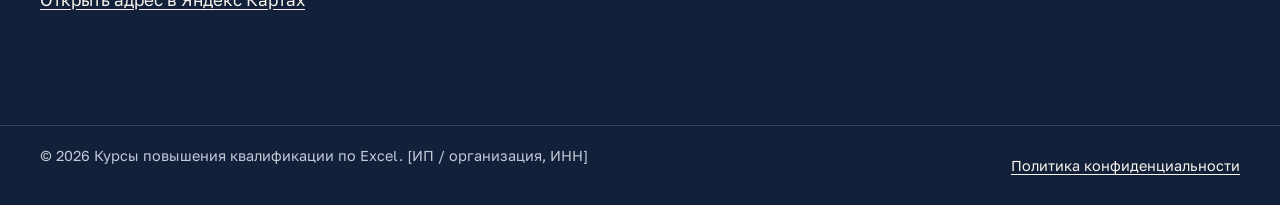
==== commit ba581307: "Тексты из Mini CRM и заявки в CRM; варианты A и C - Цены, даты, расписание, контакты, метро, реквизи" ====
--- a/a/index.html
+++ b/a/index.html
@@ -5,12 +5,12 @@
 <meta name="viewport" content="width=device-width, initial-scale=1">
 <title>Курсы Excel для руководителей и специалистов — очно в Москве</title>
 <meta name="description" content="Очные курсы Excel в РТУ МИРЭА: три модуля от базового уровня до финансового моделирования. Группы до 10 человек, компьютер каждому, удостоверение о повышении квалификации.">
-<!-- TODO: заменить ВАШ-ДОМЕН.ru на реальный домен -->
-<link rel="canonical" href="https://ВАШ-ДОМЕН.ru/a/">
+<!-- Когда появится домен: можно указать полные адреса, например https://домен.ru/a/ -->
+<link rel="canonical" href="./">
 <meta property="og:title" content="Курсы Excel для руководителей и специалистов — очно в Москве">
 <meta property="og:description" content="Три модуля, группы до 10 человек, удостоверение гос. образца.">
 <meta property="og:type" content="website">
-<meta property="og:image" content="https://ВАШ-ДОМЕН.ru/assets/img/og-a.jpg">
+<meta property="og:image" content="../assets/img/og-a.jpg">
 <link rel="icon" href="../assets/img/favicon-a.svg" type="image/svg+xml">
 <meta name="theme-color" content="#F7F4EC">
 <link rel="stylesheet" href="../assets/css/base.css?v=4">
@@ -25,7 +25,6 @@
   /* Настройки страницы. metrikaId — номер счётчика Яндекс Метрики (8 цифр). 0 = счётчик выключен. */
   window.LANDING_CONFIG = {
     metrikaId: 0,
-    callbackText: 'в течение [СРОК] в рабочее время',
     fallbackEmail: 'svkondratovaum@yandex.ru'
   };
 </script>
@@ -82,7 +81,7 @@
       <div class="hero__meta">
         <span class="chip">Очно в Москве, РТУ МИРЭА</span>
         <span class="chip">Группы до 10 человек</span>
-        <span class="chip chip--accent">Старт [ДАТА]</span>
+        <span class="chip chip--accent">Старт <span data-cms="start_date" data-cms-label="Дата старта (первый экран)">[ДАТА]</span></span>
       </div>
       <h1>Перестаньте тратить 3 часа на отчёт и уходите с работы вовремя</h1>
       <p class="hero__lead">Курс «От новичка до уверенного пользователя Excel»: три модуля под ваш уровень, компьютер каждому и удостоверение о повышении квалификации государственного образца.</p>
@@ -249,17 +248,17 @@
       <div class="schedule__head" role="row"><span role="columnheader">Модуль</span><span role="columnheader">Даты</span><span role="columnheader">Время</span><span role="columnheader">Места</span><span role="columnheader"><span class="visually-hidden">Запись</span></span></div>
       <div class="schedule__row" role="row">
         <span class="schedule__name" role="cell">1. Начинаем изучать Excel</span>
-        <span class="schedule__cell" role="cell">[ДАТЫ]</span><span class="schedule__cell" role="cell">[ВРЕМЯ]</span><span class="schedule__cell" role="cell">[N] из 10</span>
+        <span class="schedule__cell" role="cell" data-cms="m1_dates" data-cms-label="Модуль 1 — даты">[ДАТЫ]</span><span class="schedule__cell" role="cell" data-cms="m1_time" data-cms-label="Модуль 1 — время">[ВРЕМЯ]</span><span class="schedule__cell" role="cell"><span data-cms="m1_seats" data-cms-label="Модуль 1 — свободных мест из 10">[N]</span> из 10</span>
         <span class="schedule__action" role="cell"><a class="btn btn--dark btn--sm" href="#signup" data-cta="schedule" data-module="Модуль 1. Начинаем изучать Excel (16 ч)">Забронировать</a></span>
       </div>
       <div class="schedule__row" role="row">
         <span class="schedule__name" role="cell">2. Формулы и сводные таблицы</span>
-        <span class="schedule__cell" role="cell">[ДАТЫ]</span><span class="schedule__cell" role="cell">[ВРЕМЯ]</span><span class="schedule__cell" role="cell">[N] из 10</span>
+        <span class="schedule__cell" role="cell" data-cms="m2_dates" data-cms-label="Модуль 2 — даты">[ДАТЫ]</span><span class="schedule__cell" role="cell" data-cms="m2_time" data-cms-label="Модуль 2 — время">[ВРЕМЯ]</span><span class="schedule__cell" role="cell"><span data-cms="m2_seats" data-cms-label="Модуль 2 — свободных мест из 10">[N]</span> из 10</span>
         <span class="schedule__action" role="cell"><a class="btn btn--dark btn--sm" href="#signup" data-cta="schedule" data-module="Модуль 2. Формулы и сводные таблицы (16 ч)">Забронировать</a></span>
       </div>
       <div class="schedule__row schedule__row--hot" role="row">
         <span class="schedule__name" role="cell">3. Финансовое моделирование</span>
-        <span class="schedule__cell" role="cell">[ДАТЫ]</span><span class="schedule__cell" role="cell">[ВРЕМЯ]</span><span class="schedule__cell schedule__seats--hot" role="cell">осталось [N]</span>
+        <span class="schedule__cell" role="cell" data-cms="m3_dates" data-cms-label="Модуль 3 — даты">[ДАТЫ]</span><span class="schedule__cell" role="cell" data-cms="m3_time" data-cms-label="Модуль 3 — время">[ВРЕМЯ]</span><span class="schedule__cell schedule__seats--hot" role="cell">осталось <span data-cms="m3_seats" data-cms-label="Модуль 3 — свободных мест">[N]</span></span>
         <span class="schedule__action" role="cell"><a class="btn btn--primary btn--sm" href="#signup" data-cta="schedule" data-module="Модуль 3. Финансовое моделирование (36 ч)">Забронировать</a></span>
       </div>
     </div>
@@ -278,7 +277,7 @@
       <picture><source type="image/webp" srcset="../assets/img/class-lesson-600.webp 600w, ../assets/img/class-lesson-1200.webp 1200w" sizes="(min-width: 900px) 600px, 100vw"><img class="gallery__photo gallery__photo--main" src="../assets/img/class-lesson.jpg" alt="Занятие в компьютерном классе: преподаватель разбирает функцию ПРОСМОТРХ на большом экране, слушатели работают за компьютерами" width="1200" height="800" loading="lazy" decoding="async"></picture>
       <picture><source type="image/webp" srcset="../assets/img/class-room-600.webp"><img class="gallery__photo" src="../assets/img/class-room.jpg" alt="Компьютерный класс: ряды рабочих мест с мониторами, экран и проектор" width="600" height="400" loading="lazy" decoding="async"></picture>
       <picture><source type="image/webp" srcset="../assets/img/class-screen-600.webp"><img class="gallery__photo gallery__photo--screen" src="../assets/img/class-screen.jpg" alt="Вид с задних рядов: слайд занятия на большом экране хорошо виден" width="600" height="400" loading="lazy" decoding="async"></picture>
-      <div class="gallery__address"><b>Москва, пр. Вернадского, 78, стр. 4</b><span>[N] минут пешком от метро «[СТАНЦИЯ]». [Информация о парковке]</span></div>
+      <div class="gallery__address"><b>Москва, пр. Вернадского, 78, стр. 4</b><span><span data-cms="metro_minutes" data-cms-label="Минут пешком от метро">[N]</span> минут пешком от метро «<span data-cms="metro_station" data-cms-label="Станция метро">[СТАНЦИЯ]</span>». <span data-cms="parking" data-cms-label="Парковка">[Информация о парковке]</span></span></div>
     </div>
     <div class="grid grid--4 features" style="--gap:14px">
       <div class="feature"><svg width="28" height="28" viewBox="0 0 24 24" fill="none" stroke="currentColor" stroke-width="1.7" aria-hidden="true"><rect x="3" y="4" width="18" height="12" rx="1.5"/><path d="M8 20h8M12 16v4"/></svg>Компьютер каждому слушателю (можно со своим ноутбуком)</div>
@@ -341,7 +340,7 @@
         <h2 id="doc-title">Удостоверение государственного образца о повышении квалификации</h2>
         <p>Выдаёт РТУ МИРЭА. Подтверждённый навык ценят работодатели в любой сфере.</p>
         <!-- TODO: уточнить в МИРЭА условия налогового вычета -->
-        <p class="doc__note">Можно вернуть 13% стоимости через налоговый вычет — [уточнить условия и документы].</p>
+        <p class="doc__note">Можно вернуть 13% стоимости через налоговый вычет — <span data-cms="tax_note" data-cms-label="Налоговый вычет — коротко (блок «Документ»)">[уточнить условия и документы]</span>.</p>
       </div>
     </div>
   </div>
@@ -379,12 +378,12 @@
     </div>
     <div class="grid grid--2" style="--gap:24px">
       <div class="price price--main">
-        <div class="price__top"><h3>В группе</h3><span class="badge">Осталось [N] мест</span></div>
+        <div class="price__top"><h3>В группе</h3><span class="badge">Осталось <span data-cms="seats_left" data-cms-label="Осталось мест (блок «Стоимость»)">[N]</span> мест</span></div>
         <p class="card__text">До 10 человек, компьютерный класс, все материалы включены.</p>
         <div class="price__list">
-          <div><span>Модуль 1, 16 ч</span><b>[ЦЕНА] ₽</b></div>
-          <div><span>Модуль 2, 16 ч</span><b>[ЦЕНА] ₽</b></div>
-          <div><span>Модуль 3, 36 ч</span><b>[ЦЕНА] ₽</b></div>
+          <div><span>Модуль 1, 16 ч</span><b><span data-cms="price_m1" data-cms-label="Модуль 1 — цена, ₽">[ЦЕНА]</span> ₽</b></div>
+          <div><span>Модуль 2, 16 ч</span><b><span data-cms="price_m2" data-cms-label="Модуль 2 — цена, ₽">[ЦЕНА]</span> ₽</b></div>
+          <div><span>Модуль 3, 36 ч</span><b><span data-cms="price_m3" data-cms-label="Модуль 3 — цена, ₽">[ЦЕНА]</span> ₽</b></div>
         </div>
         <a class="btn btn--primary btn--block" href="#signup" data-cta="price-group">Забронировать место</a>
       </div>
@@ -428,7 +427,7 @@
       <details><summary>Нужно ли брать свой ноутбук?</summary><p>Нет, в классе компьютер у каждого слушателя. При желании можно работать на своём.</p></details>
       <details><summary>Я совсем новичок. Справлюсь?</summary><p>Да. Модуль 1 не требует предварительных знаний: всё объясняем простым языком на практических примерах.</p></details>
       <details><summary>Может ли обучение оплатить компания?</summary><p>Да. Подготовим договор с юрлицом и пришлём весь пакет документов на согласование.</p></details>
-      <details><summary>Как вернуть 13% через налоговый вычет?</summary><p><!-- TODO -->[Описать порядок и какие документы выдаются для вычета]</p></details>
+      <details><summary>Как вернуть 13% через налоговый вычет?</summary><p data-cms="tax_faq" data-cms-label="Налоговый вычет — как вернуть 13% (раздел «Вопросы»)" data-cms-multiline>[Описать порядок и какие документы выдаются для вычета]</p></details>
       <details><summary>В группе нет мест. Что делать?</summary><p>Оставьте заявку — добавим вас в лист ожидания и свяжемся, если кто-то откажется от участия.</p></details>
     </div>
   </div>
@@ -444,8 +443,7 @@
       <ul class="contacts">
         <li><svg width="24" height="24" viewBox="0 0 24 24" fill="none" stroke="currentColor" stroke-width="1.8" aria-hidden="true"><path d="M12 21s-7-6.2-7-11.5A7 7 0 0112 3a7 7 0 017 6.5C19 14.8 12 21 12 21z"/><circle cx="12" cy="10" r="2.5"/></svg><span>Москва, пр. Вернадского, 78, стр. 4 (РТУ МИРЭА)</span></li>
         <li><svg width="24" height="24" viewBox="0 0 24 24" fill="none" stroke="currentColor" stroke-width="1.8" aria-hidden="true"><rect x="3" y="5" width="18" height="14" rx="2"/><path d="M3 7l9 6 9-6"/></svg><a href="mailto:svkondratovaum@yandex.ru">svkondratovaum@yandex.ru</a></li>
-        <!-- TODO: телефон и ссылки на мессенджеры -->
-        <li><svg width="24" height="24" viewBox="0 0 24 24" fill="none" stroke="currentColor" stroke-width="1.8" aria-hidden="true"><path d="M5 4h4l2 5-2.5 1.5a11 11 0 005 5L15 13l5 2v4a2 2 0 01-2 2A16 16 0 013 6a2 2 0 012-2z"/></svg><span><a href="tel:+70000000000">[ТЕЛЕФОН]</a> · <a href="#" data-messenger="max">MAX</a> · <a href="#" data-messenger="telegram">Telegram</a></span></li>
+        <li><svg width="24" height="24" viewBox="0 0 24 24" fill="none" stroke="currentColor" stroke-width="1.8" aria-hidden="true"><path d="M5 4h4l2 5-2.5 1.5a11 11 0 005 5L15 13l5 2v4a2 2 0 01-2 2A16 16 0 013 6a2 2 0 012-2z"/></svg><span><a href="tel:+70000000000" data-cms="phone" data-cms-label="Телефон" data-cms-tel>[ТЕЛЕФОН]</a> · <a href="#" data-messenger="max" data-cms-href="max_url" data-cms-label="Ссылка на MAX">MAX</a> · <a href="#" data-messenger="telegram" data-cms-href="telegram_url" data-cms-label="Ссылка на Telegram">Telegram</a></span></li>
       </ul>
       <div class="map">
         <!-- TODO: вставить iframe карты из конструктора https://yandex.ru/map-constructor/ -->
@@ -494,7 +492,7 @@
 
       <button class="btn btn--primary btn--block" type="submit">Отправить заявку</button>
       <div class="form__status" role="status" aria-live="polite"></div>
-      <p class="form__hint">Перезвоним в течение [СРОК] в рабочее время.</p>
+      <p class="form__hint">Перезвоним в течение <span data-cms="callback_time" data-cms-label="Срок обратного звонка">[СРОК]</span> в рабочее время.</p>
     </form>
   </div>
 </section>
@@ -504,11 +502,11 @@
 <footer class="site-footer">
   <div class="container site-footer__row">
     <!-- TODO: реквизиты -->
-    <span>© 2026 Курсы повышения квалификации по Excel. [ИП / организация, ИНН]</span>
+    <span>© 2026 Курсы повышения квалификации по Excel. <span data-cms="requisites" data-cms-label="Реквизиты (подвал сайта)">[ИП / организация, ИНН]</span></span>
     <nav aria-label="Документы"><a href="../privacy.html">Политика конфиденциальности</a></nav>
   </div>
 </footer>
 
-<script src="../assets/js/main.js?v=4" defer></script>
+<script src="../assets/js/main.js?v=5" defer></script>
 </body>
 </html>
--- a/assets/css/base.css
+++ b/assets/css/base.css
@@ -1,8 +1,7 @@
 /* =========================================================
    base.css — общая раскладка и компоненты лендинга.
    Цвета, шрифты и скругления задаются темой:
-   theme-a.css (Академический премиум), theme-c.css (Тёплый и живой)
-   или theme-g.css (Табличный).
+   theme-a.css (Академический премиум) или theme-c.css (Тёплый и живой).
    Требования (см. CLAUDE.md): контраст текста ≥ 4.5:1, рамки полей и
    рамка фокуса ≥ 3:1, видимый фокус, prefers-reduced-motion.
    ========================================================= */
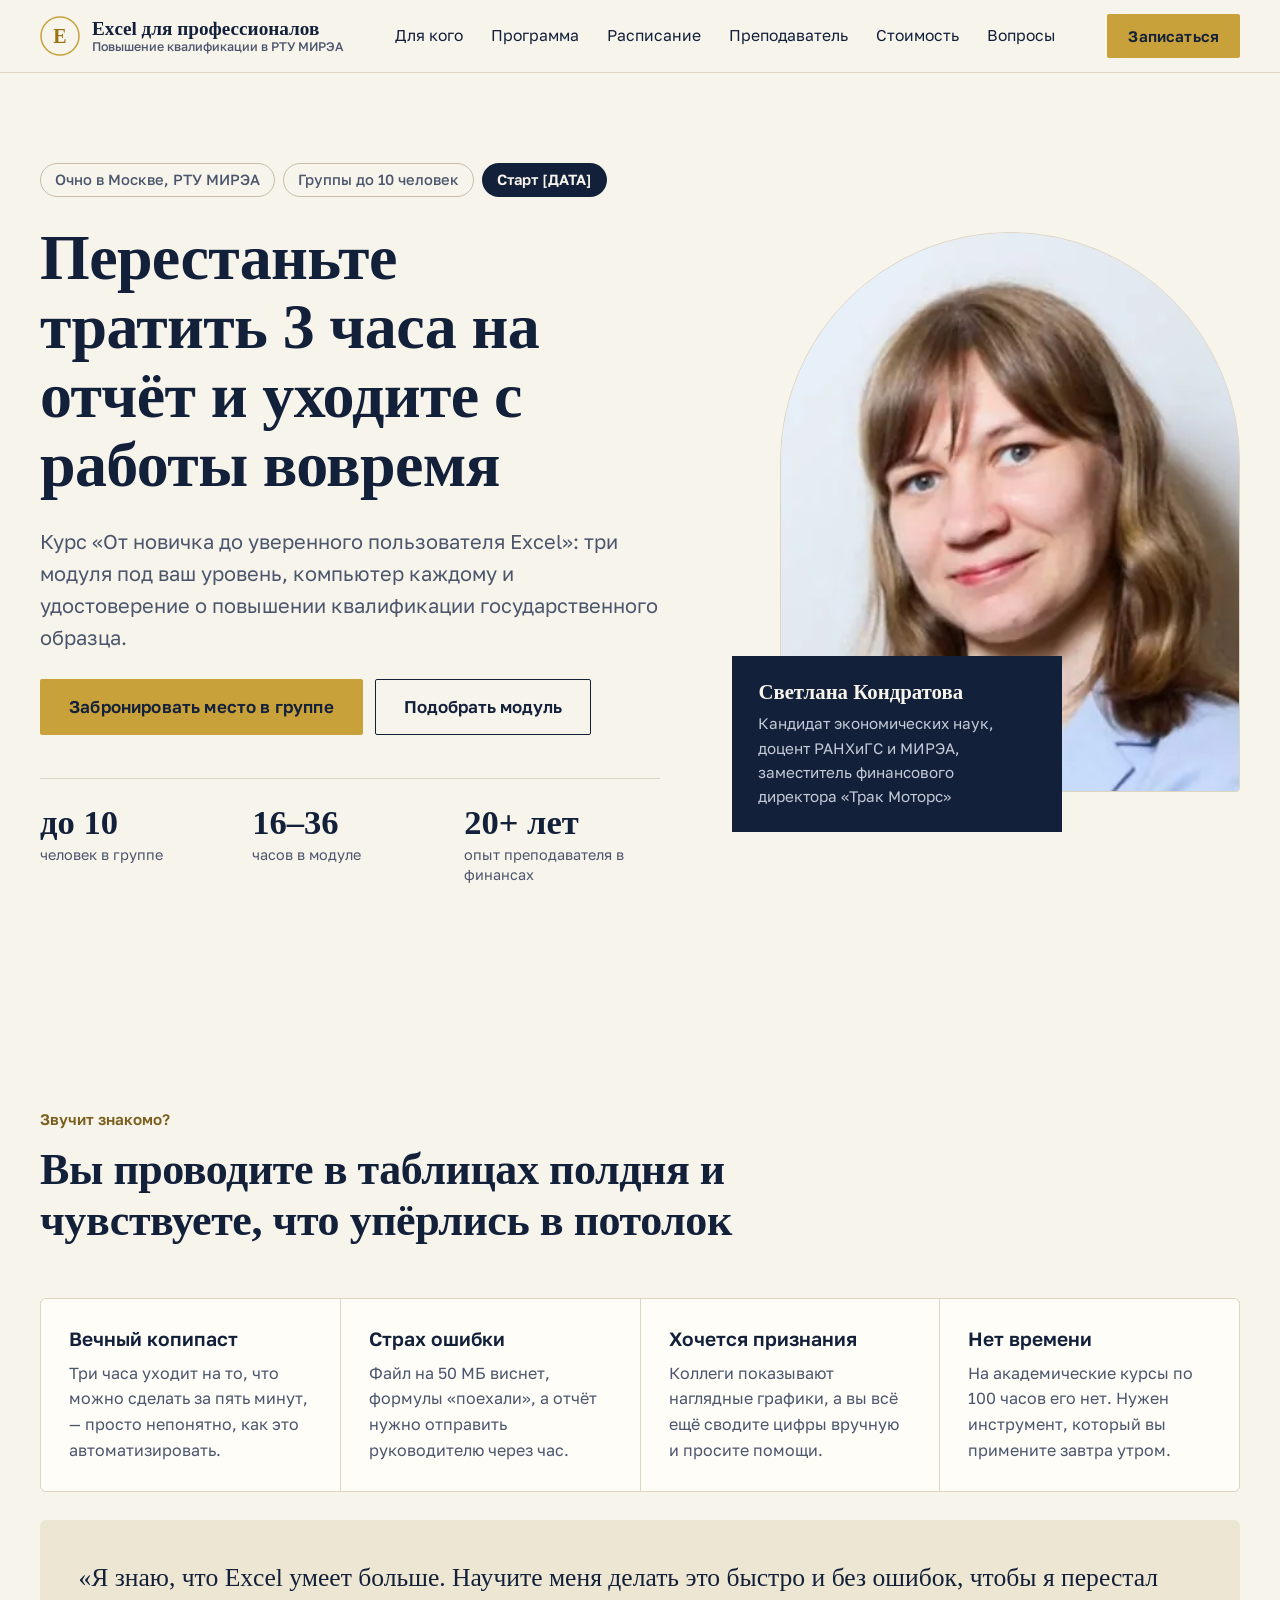
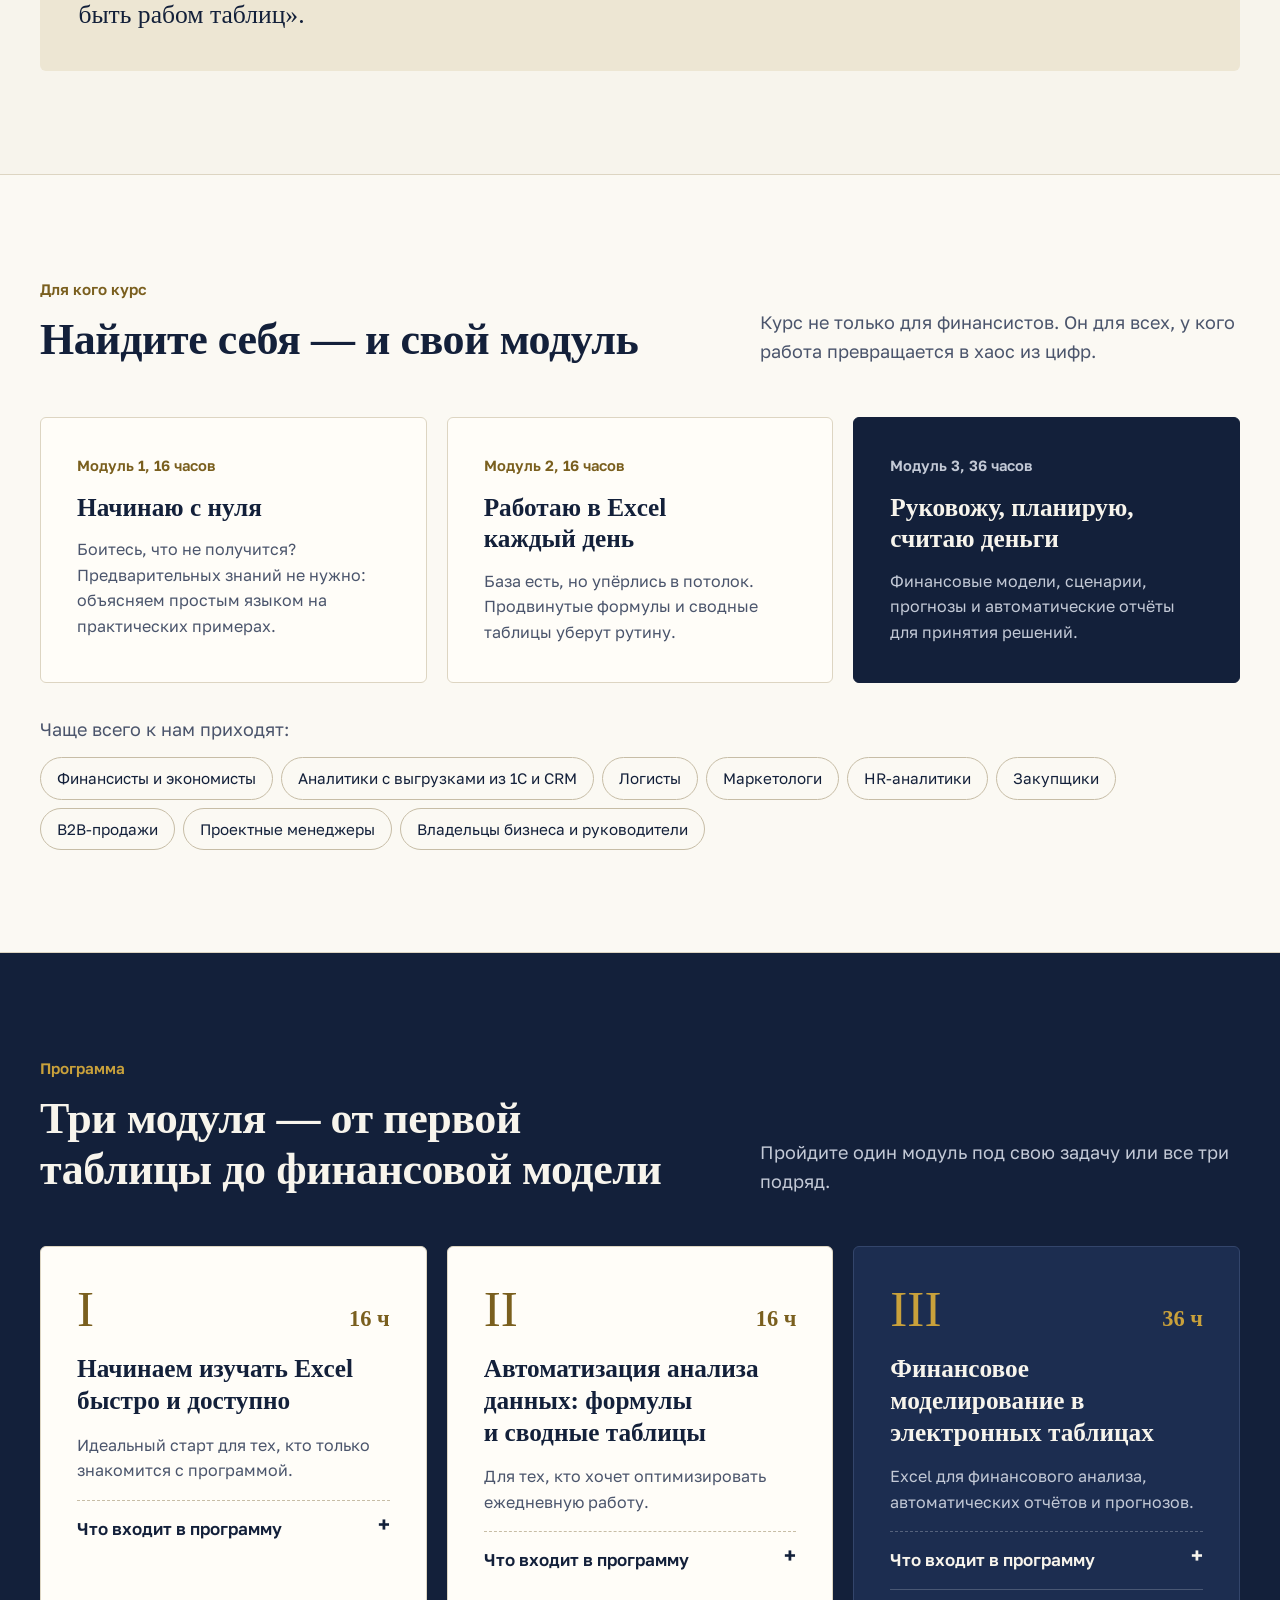
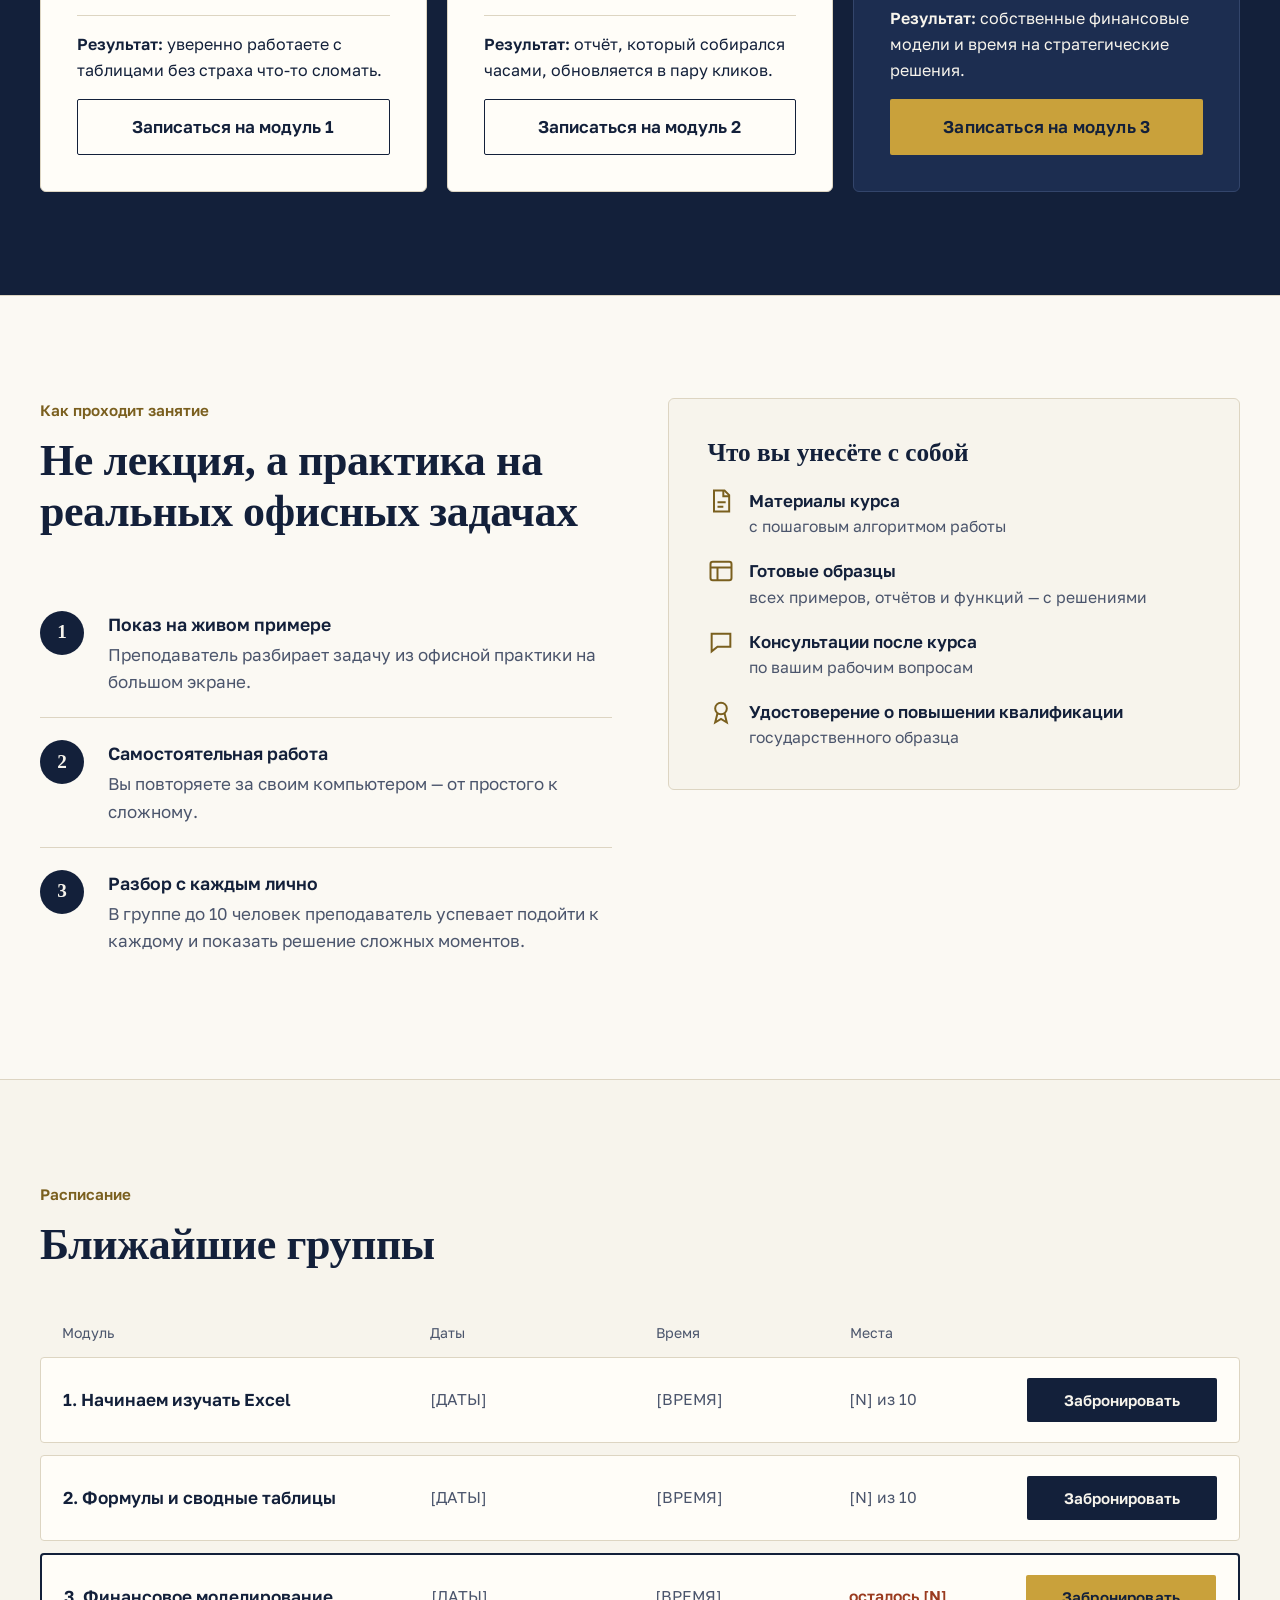
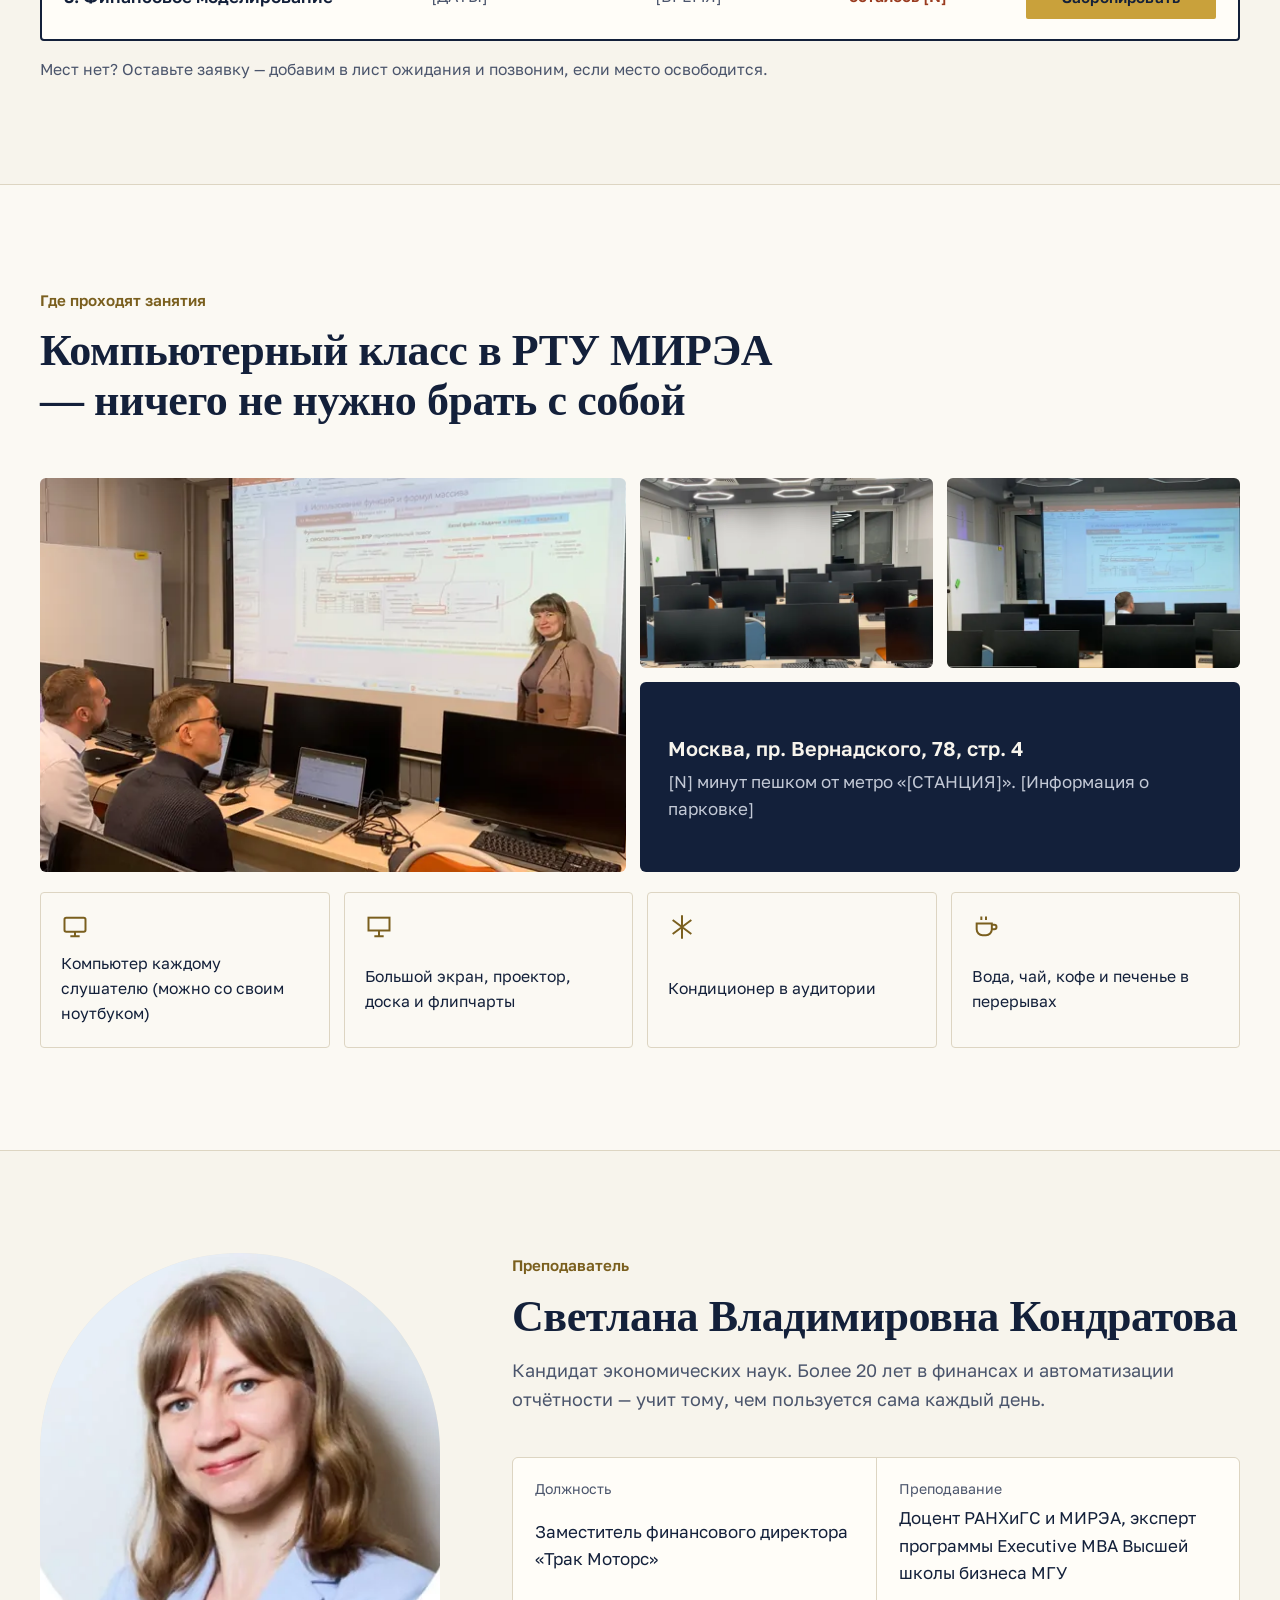
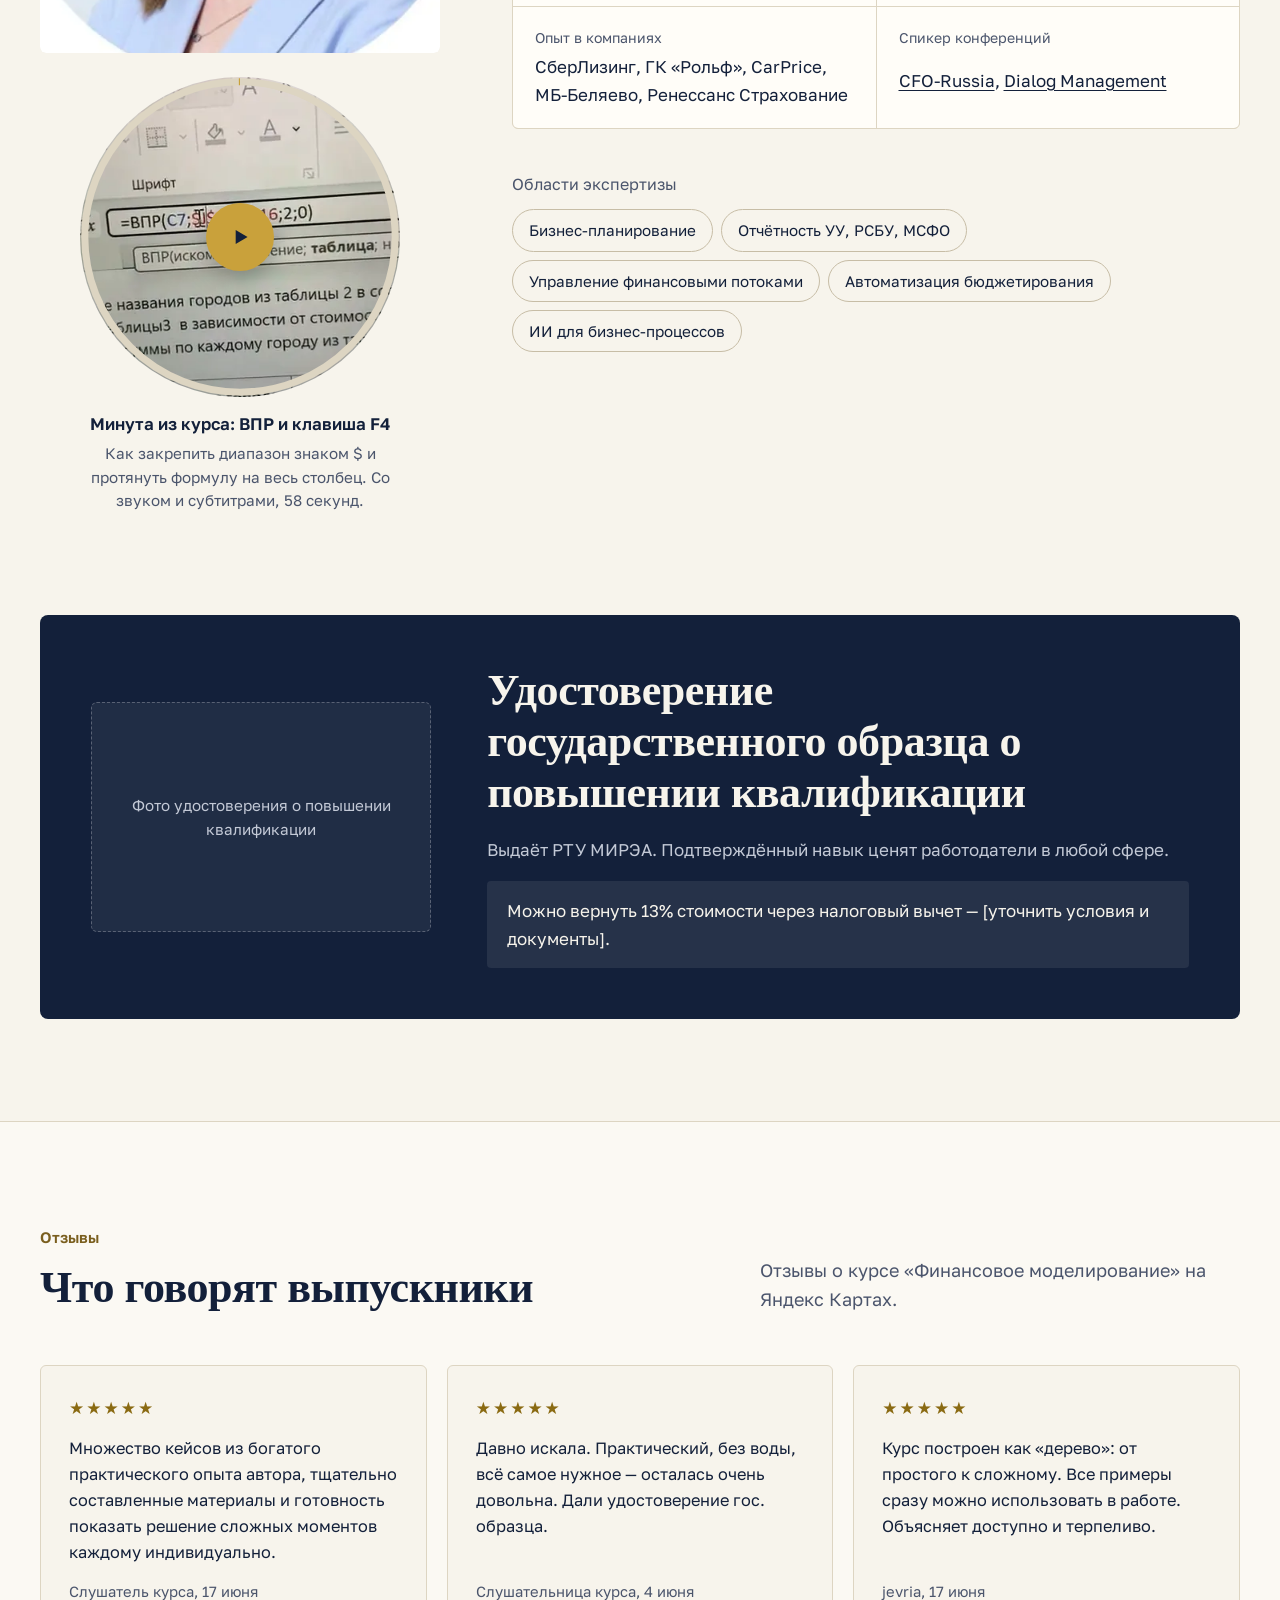
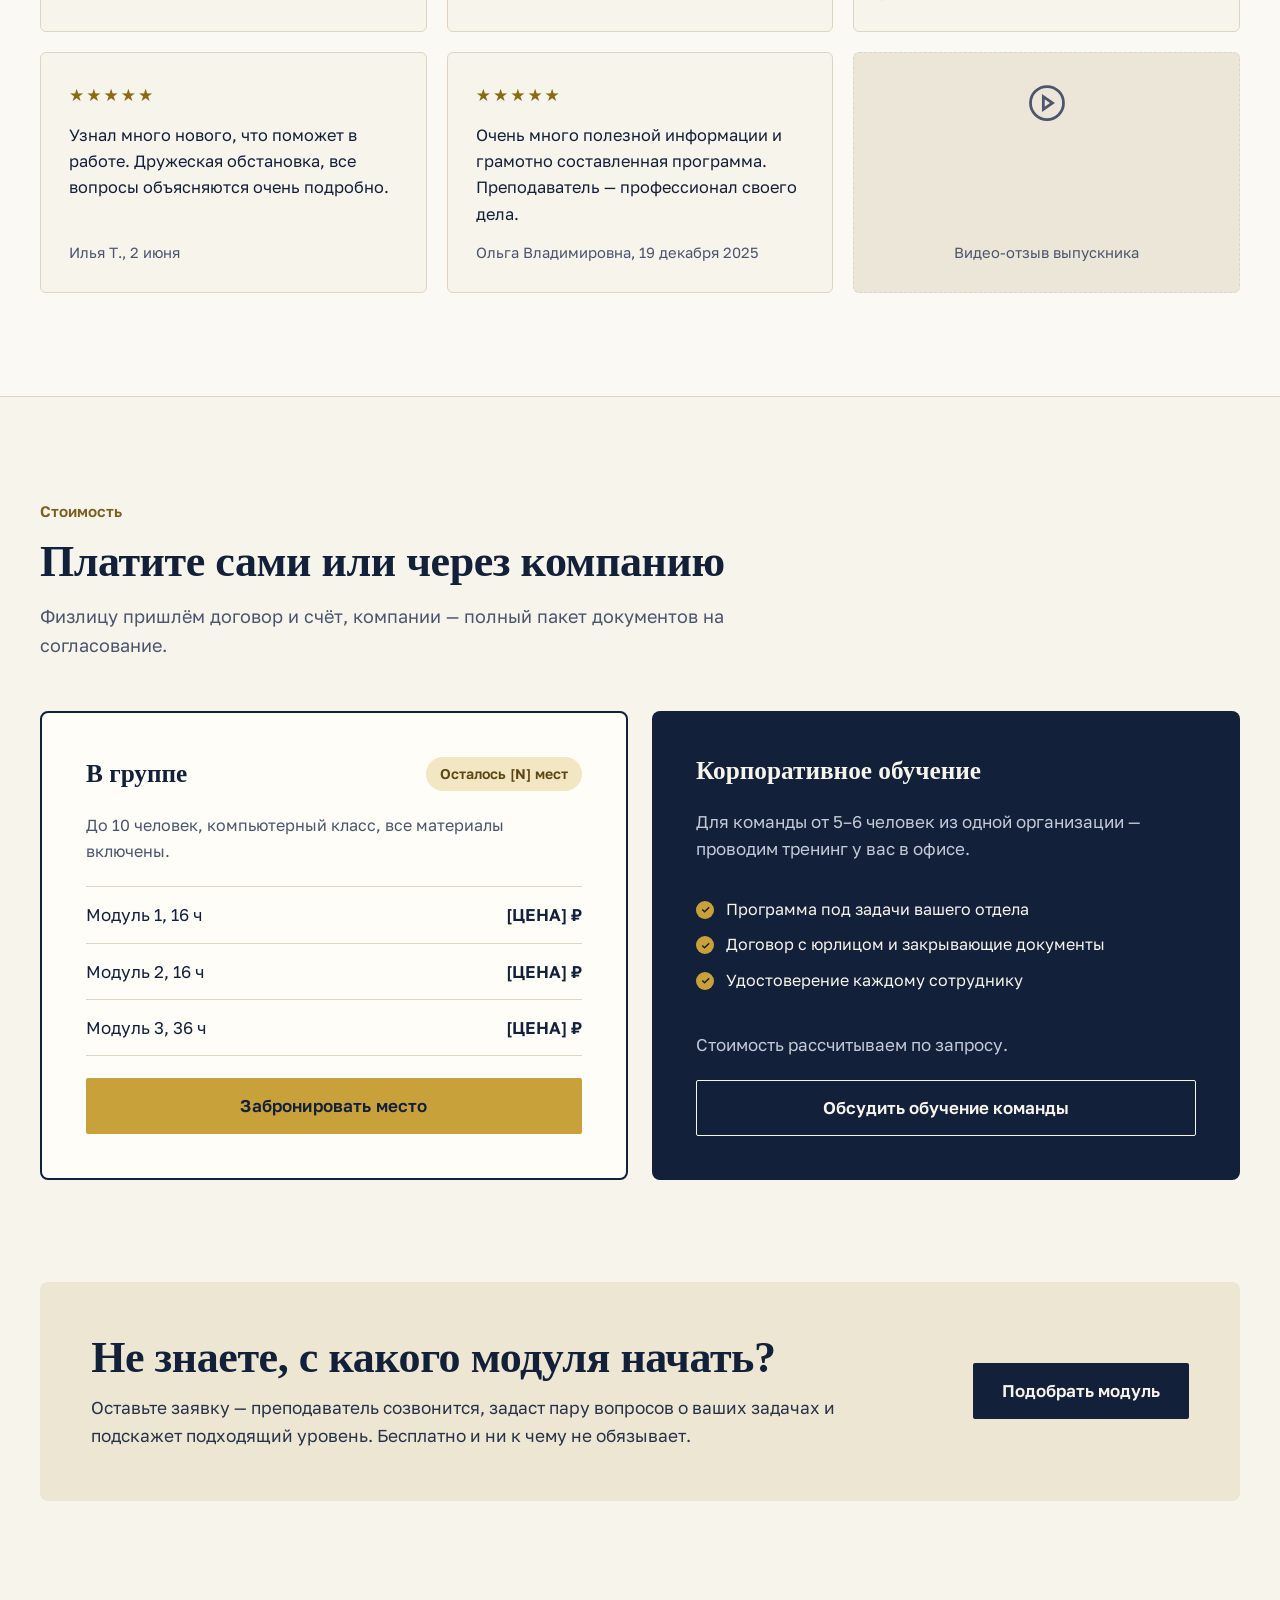
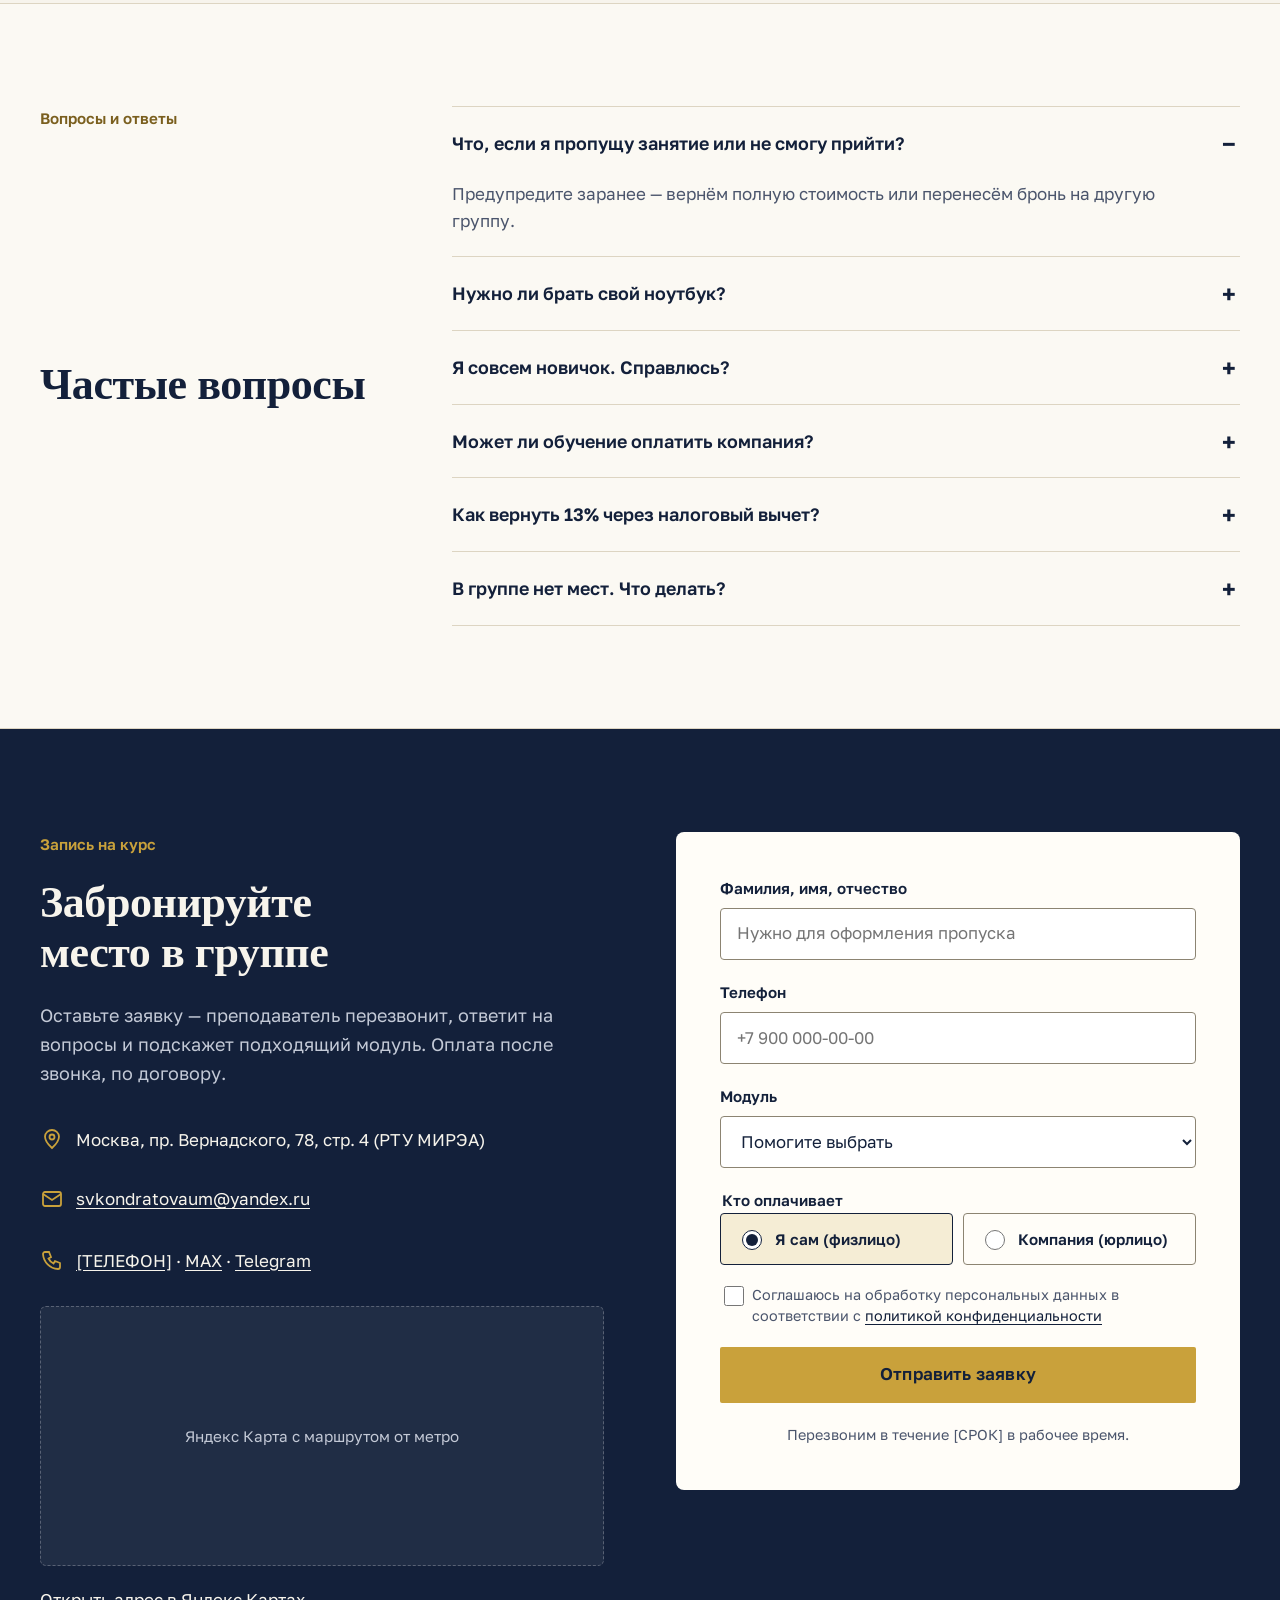
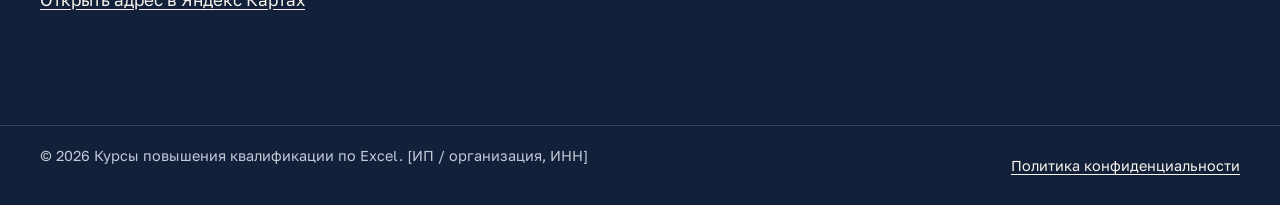
==== commit d48f2869: "Пробел между «Старт» и датой в плашке первого экрана Плашка .chip — флекс-контейнер: обычный пробел " ====
--- a/a/index.html
+++ b/a/index.html
@@ -81,7 +81,7 @@
       <div class="hero__meta">
         <span class="chip">Очно в Москве, РТУ МИРЭА</span>
         <span class="chip">Группы до 10 человек</span>
-        <span class="chip chip--accent">Старт <span data-cms="start_date" data-cms-label="Дата старта (первый экран)">[ДАТА]</span></span>
+        <span class="chip chip--accent">Старт&nbsp;<span data-cms="start_date" data-cms-label="Дата старта (первый экран)">[ДАТА]</span></span>
       </div>
       <h1>Перестаньте тратить 3 часа на отчёт и уходите с работы вовремя</h1>
       <p class="hero__lead">Курс «От новичка до уверенного пользователя Excel»: три модуля под ваш уровень, компьютер каждому и удостоверение о повышении квалификации государственного образца.</p>
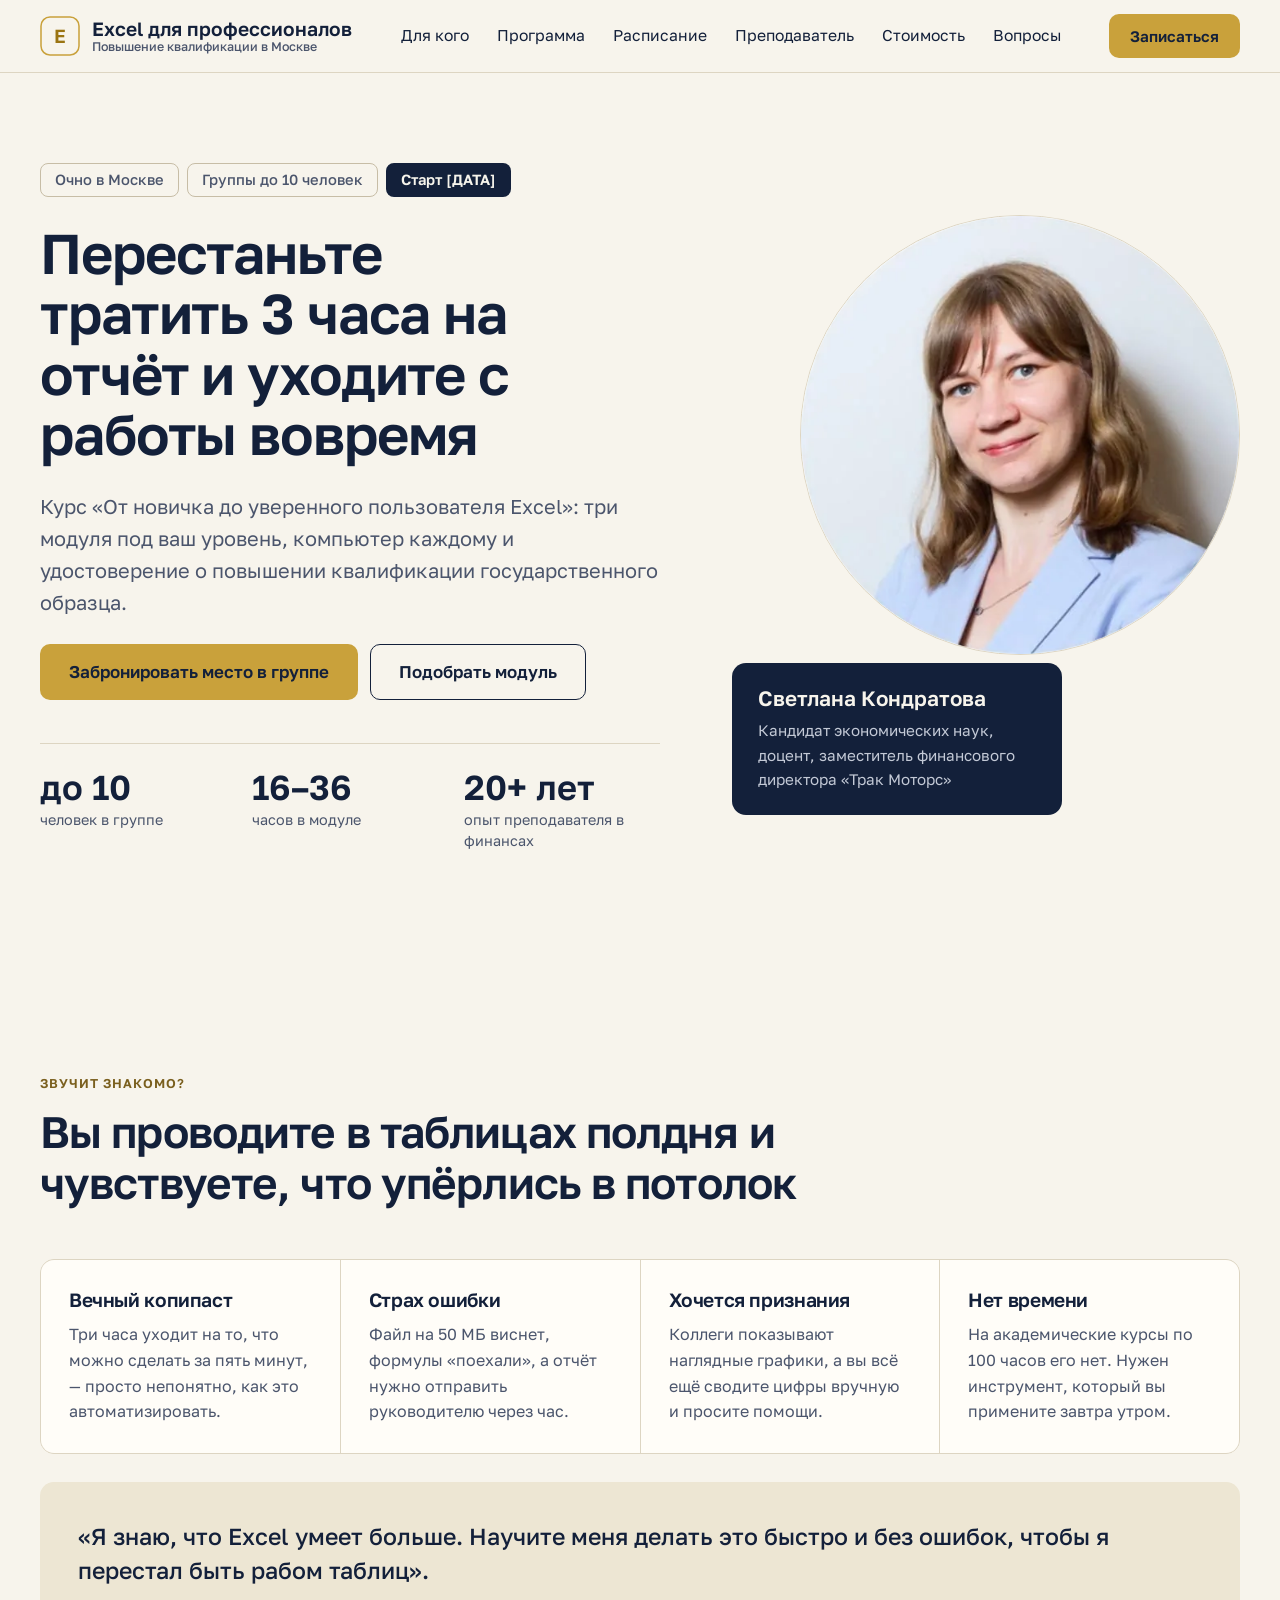
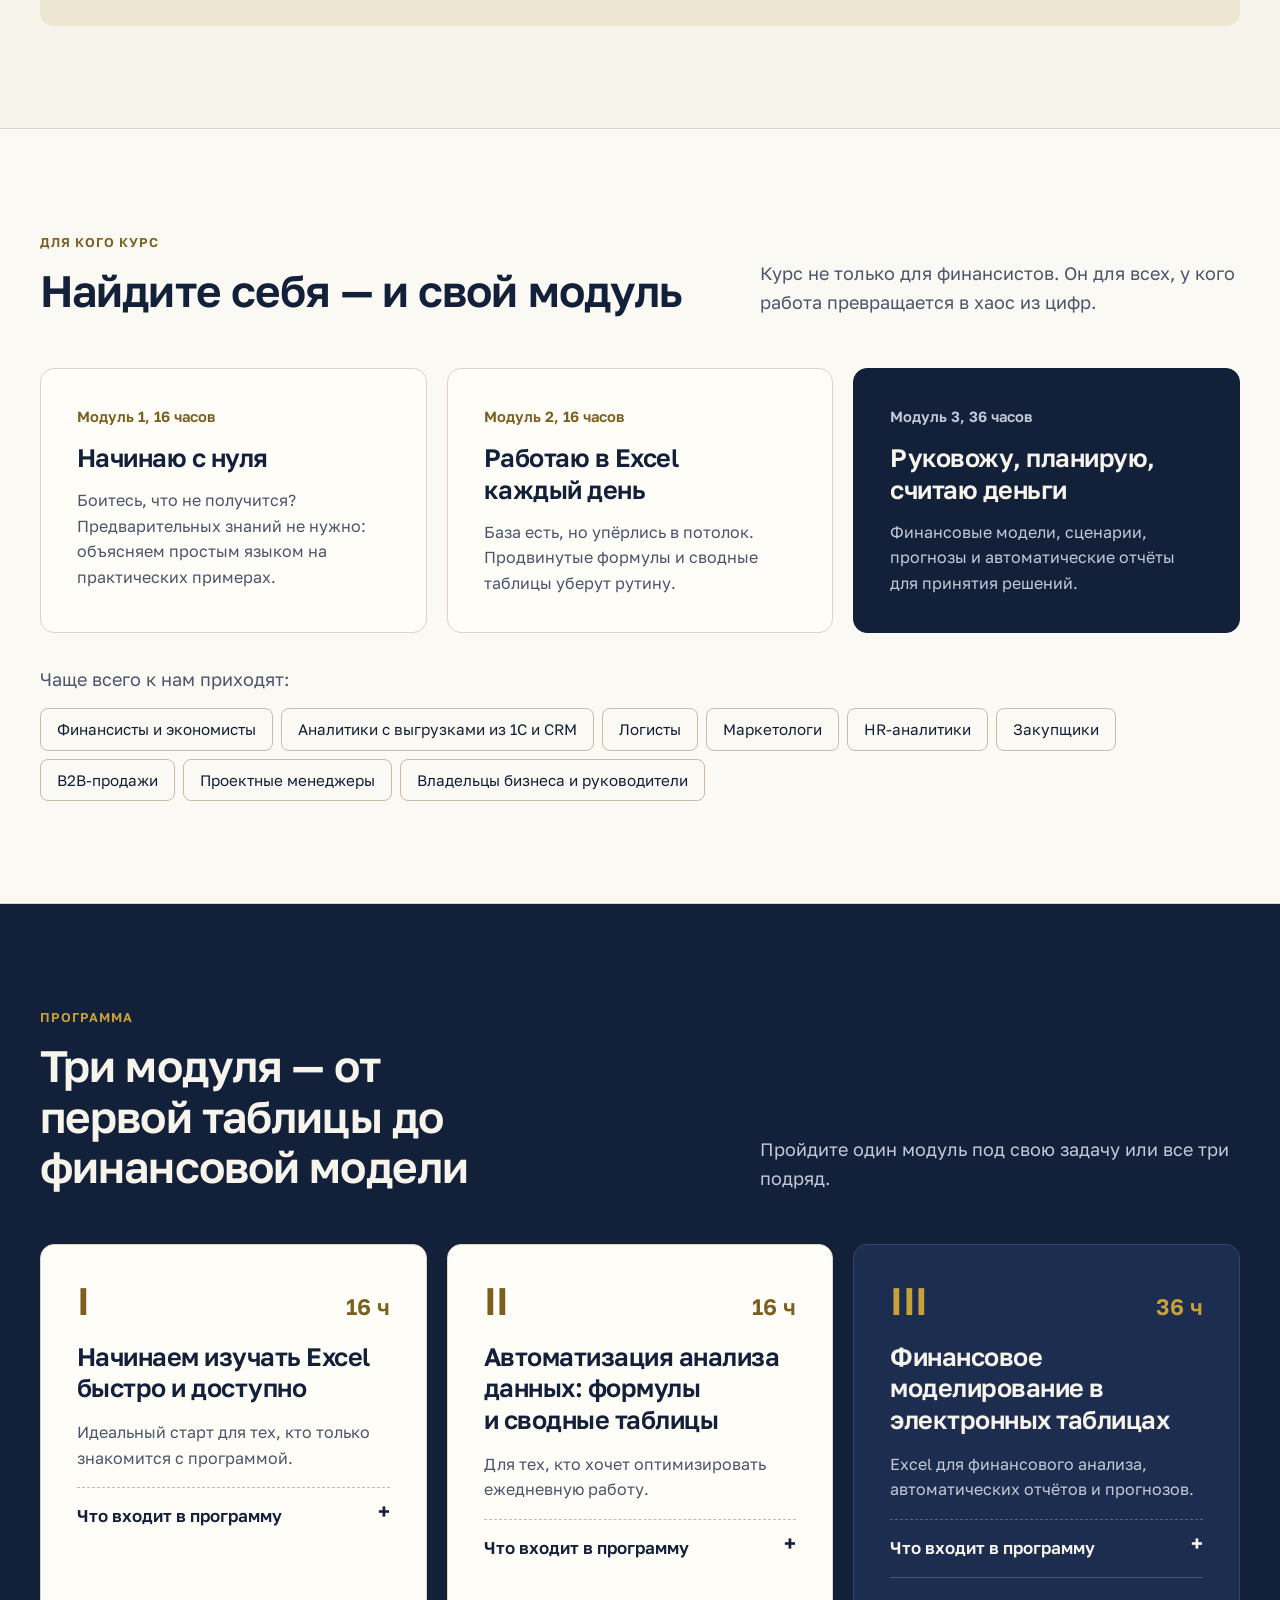
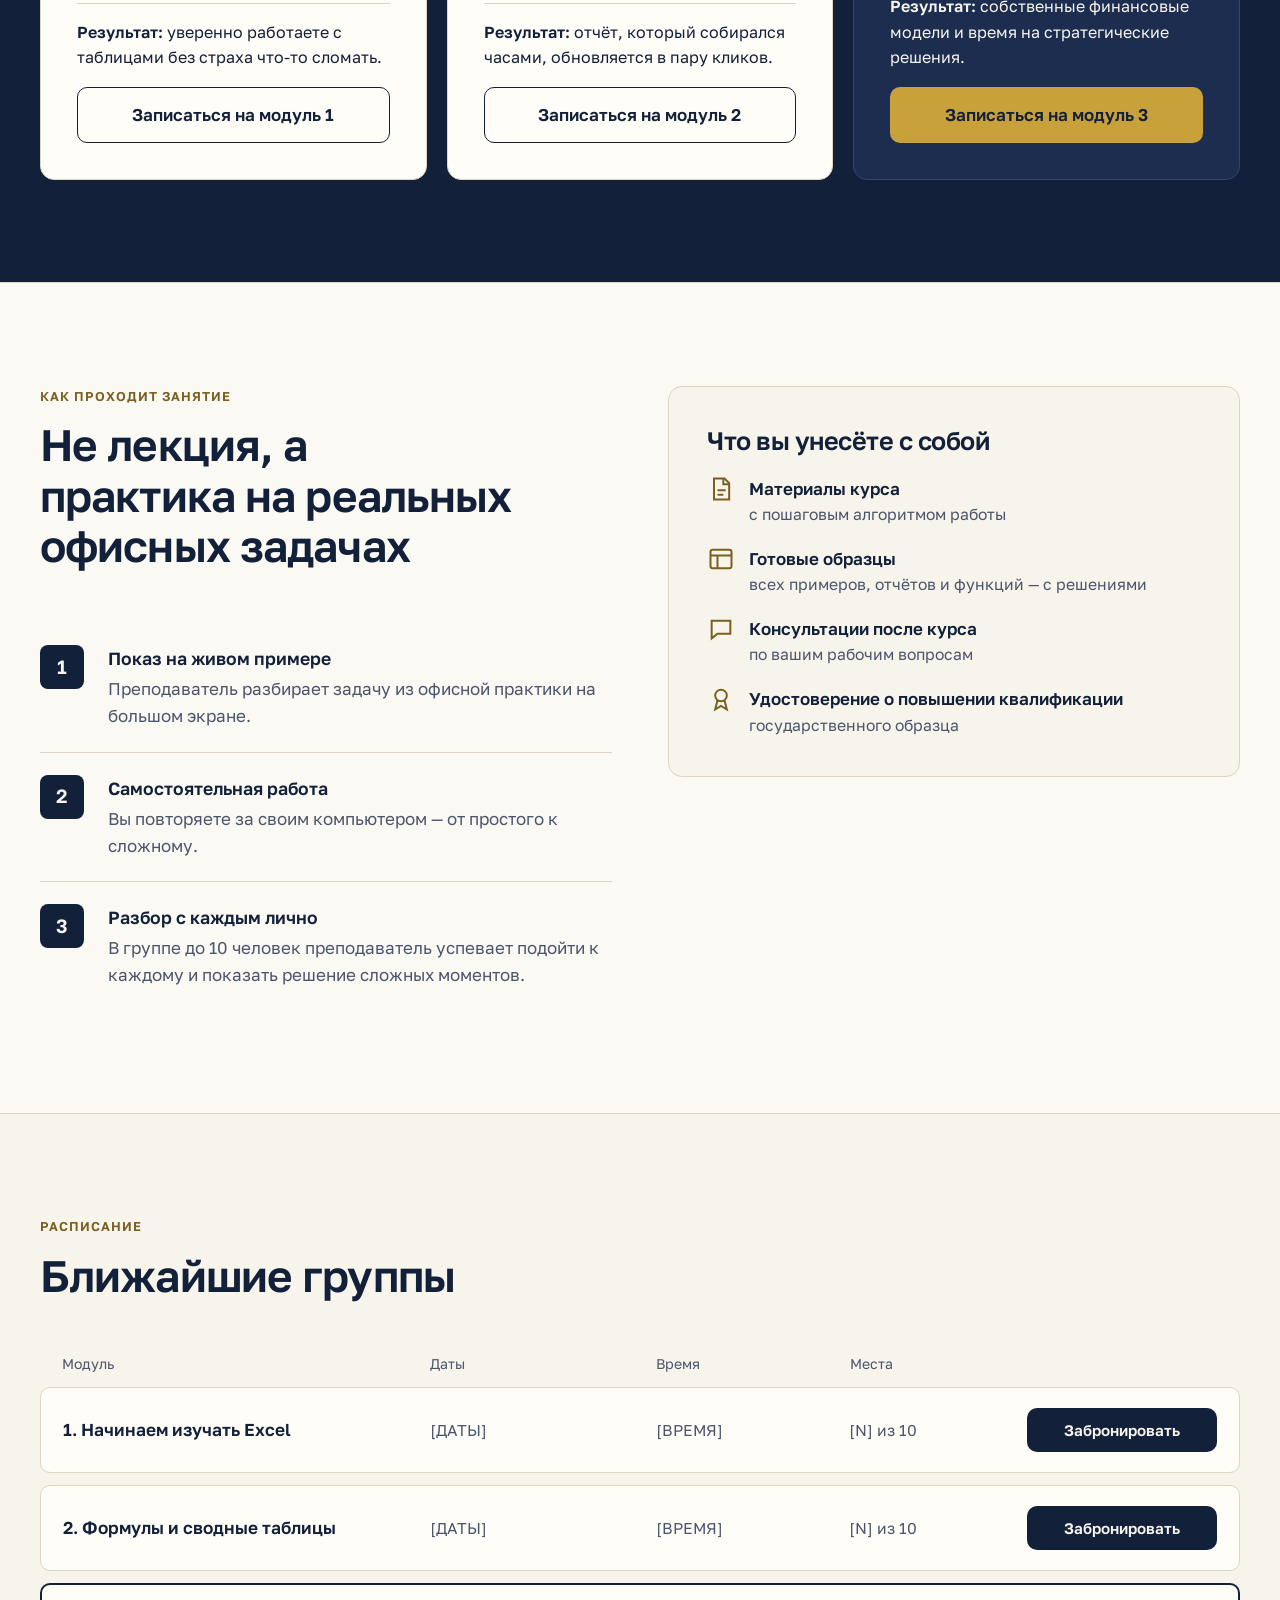
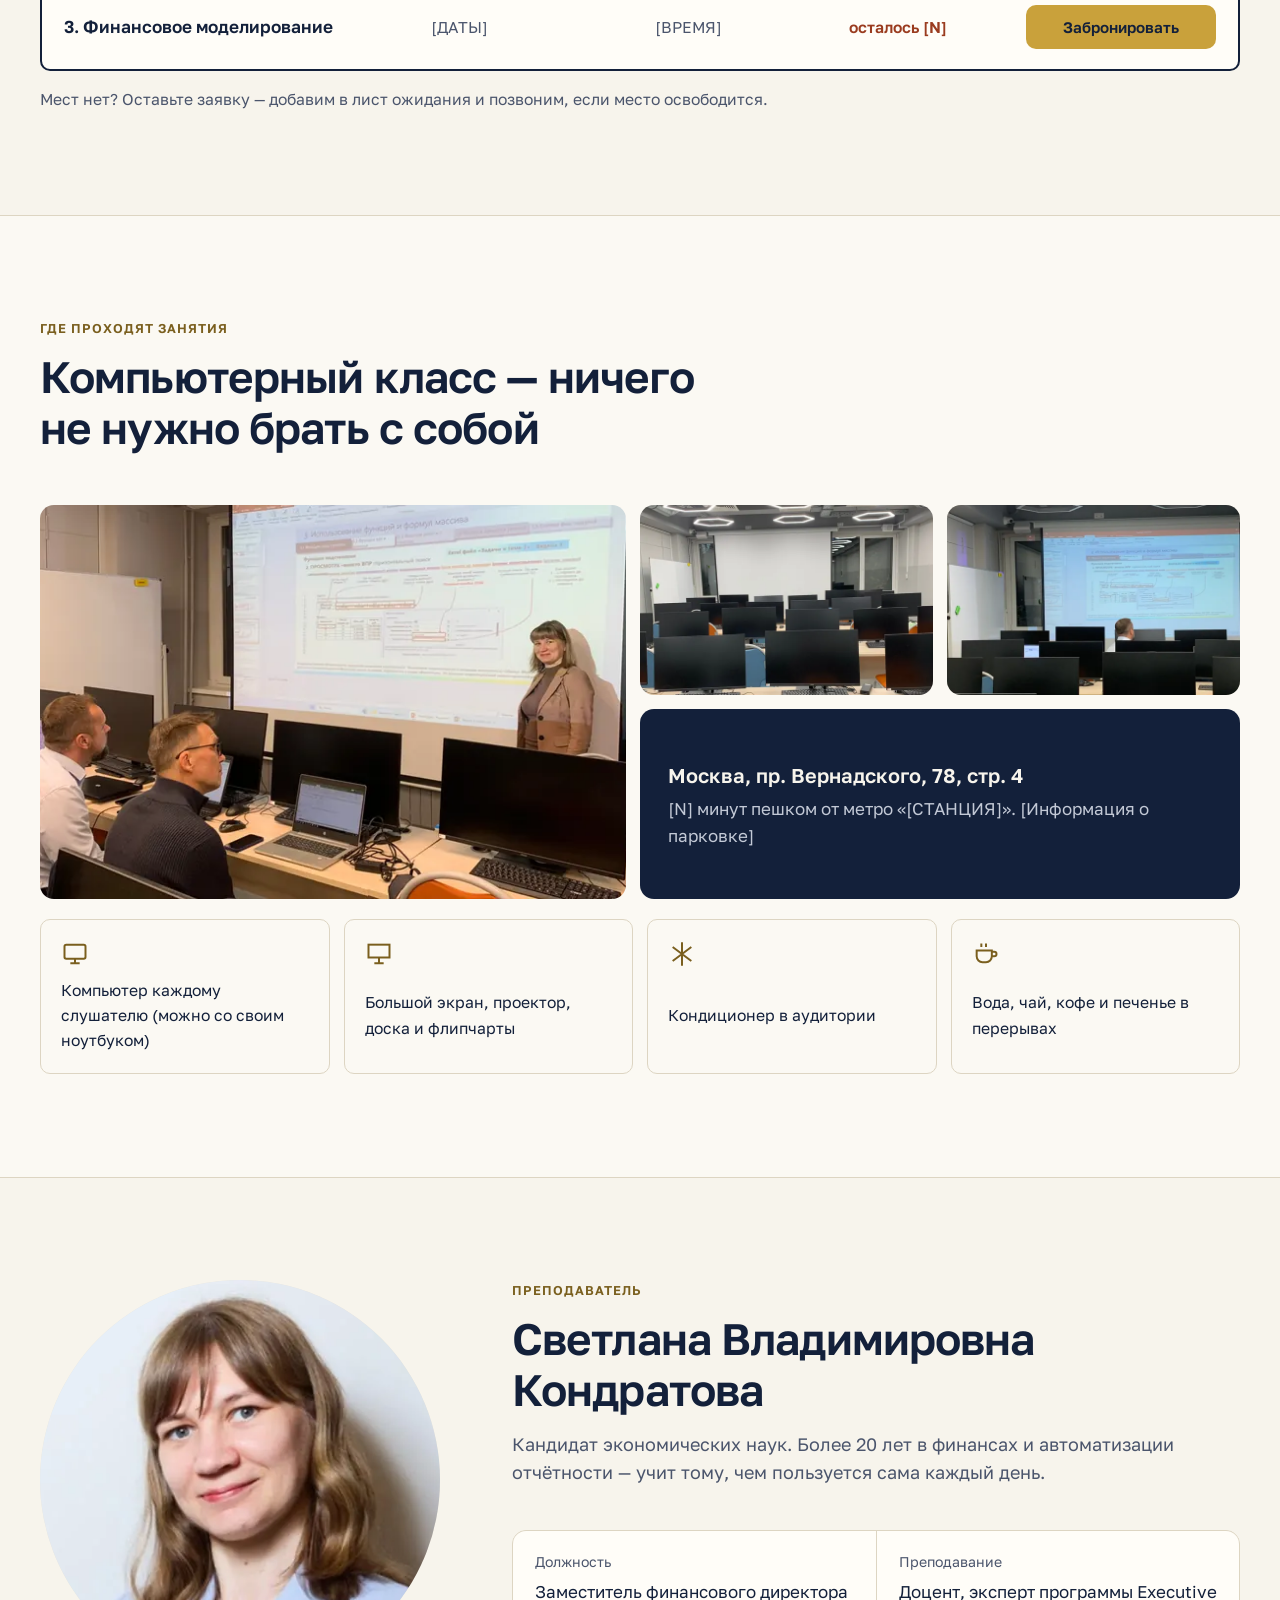
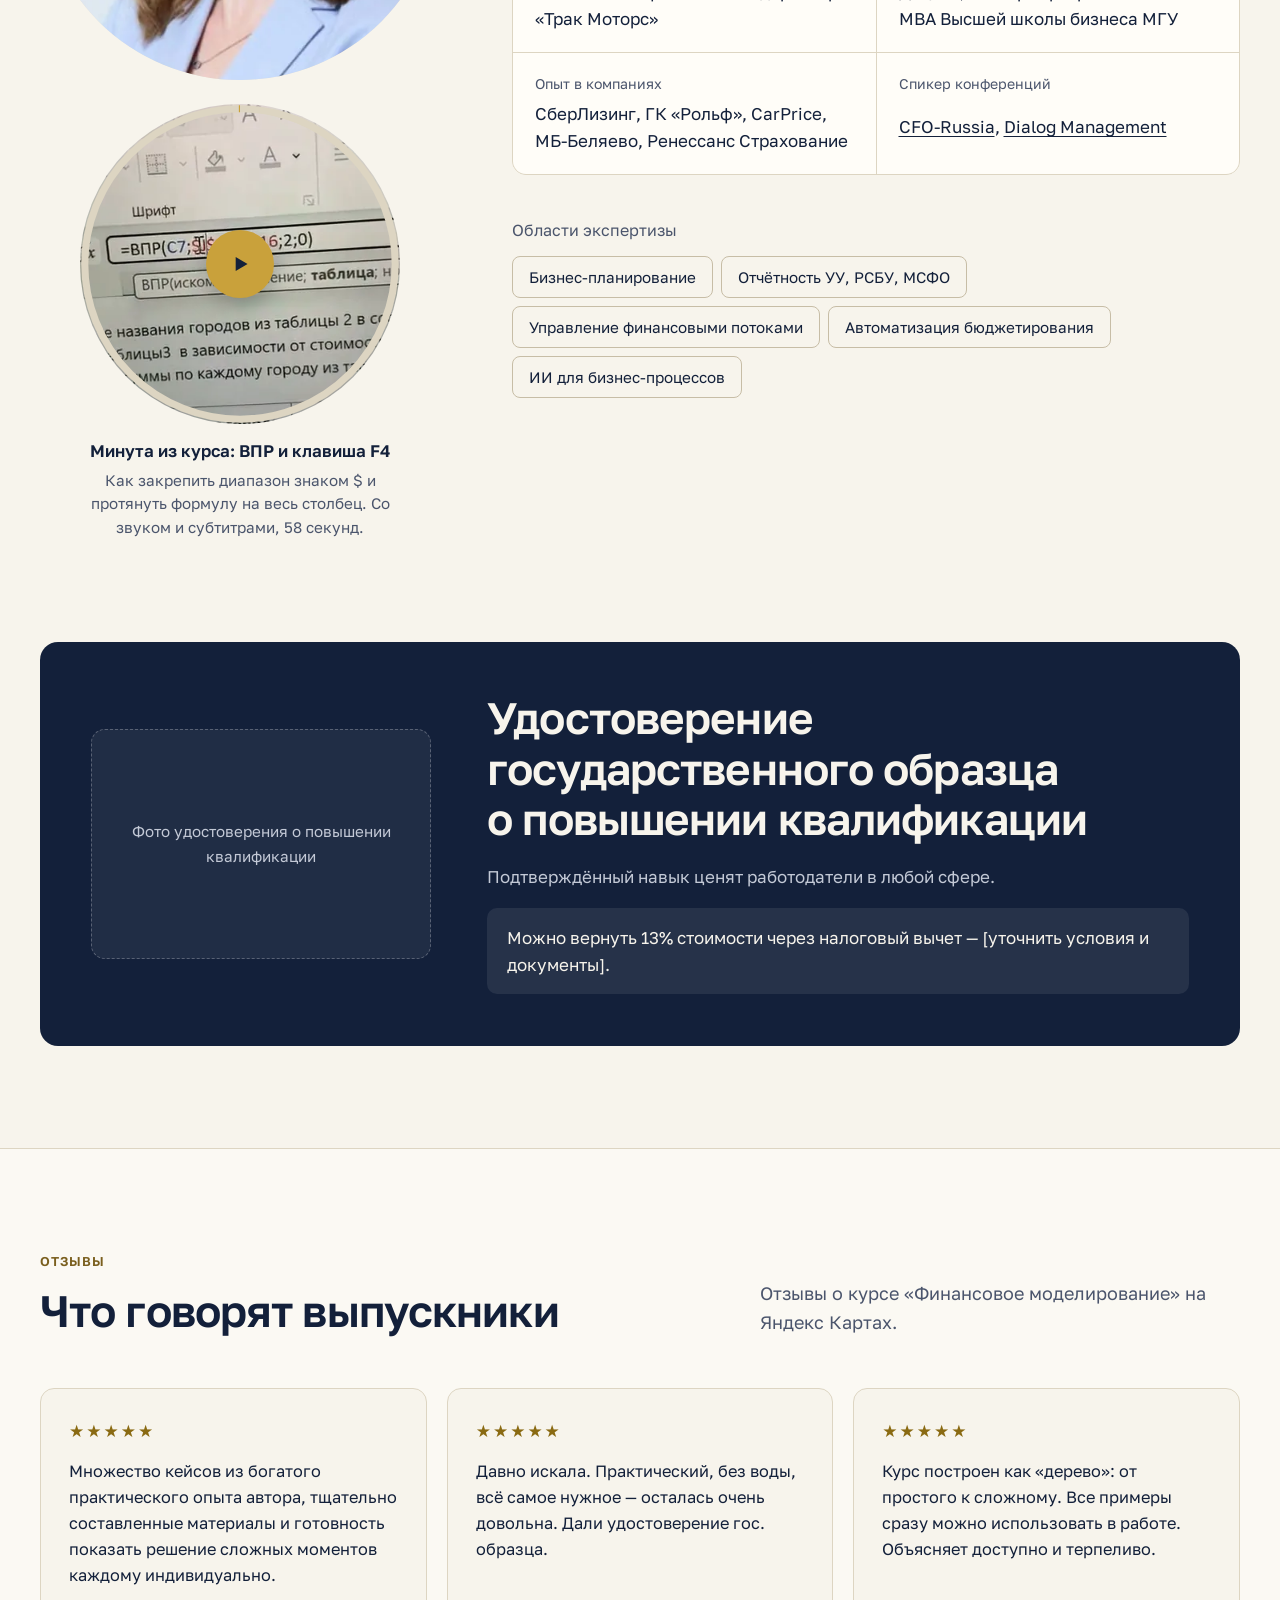
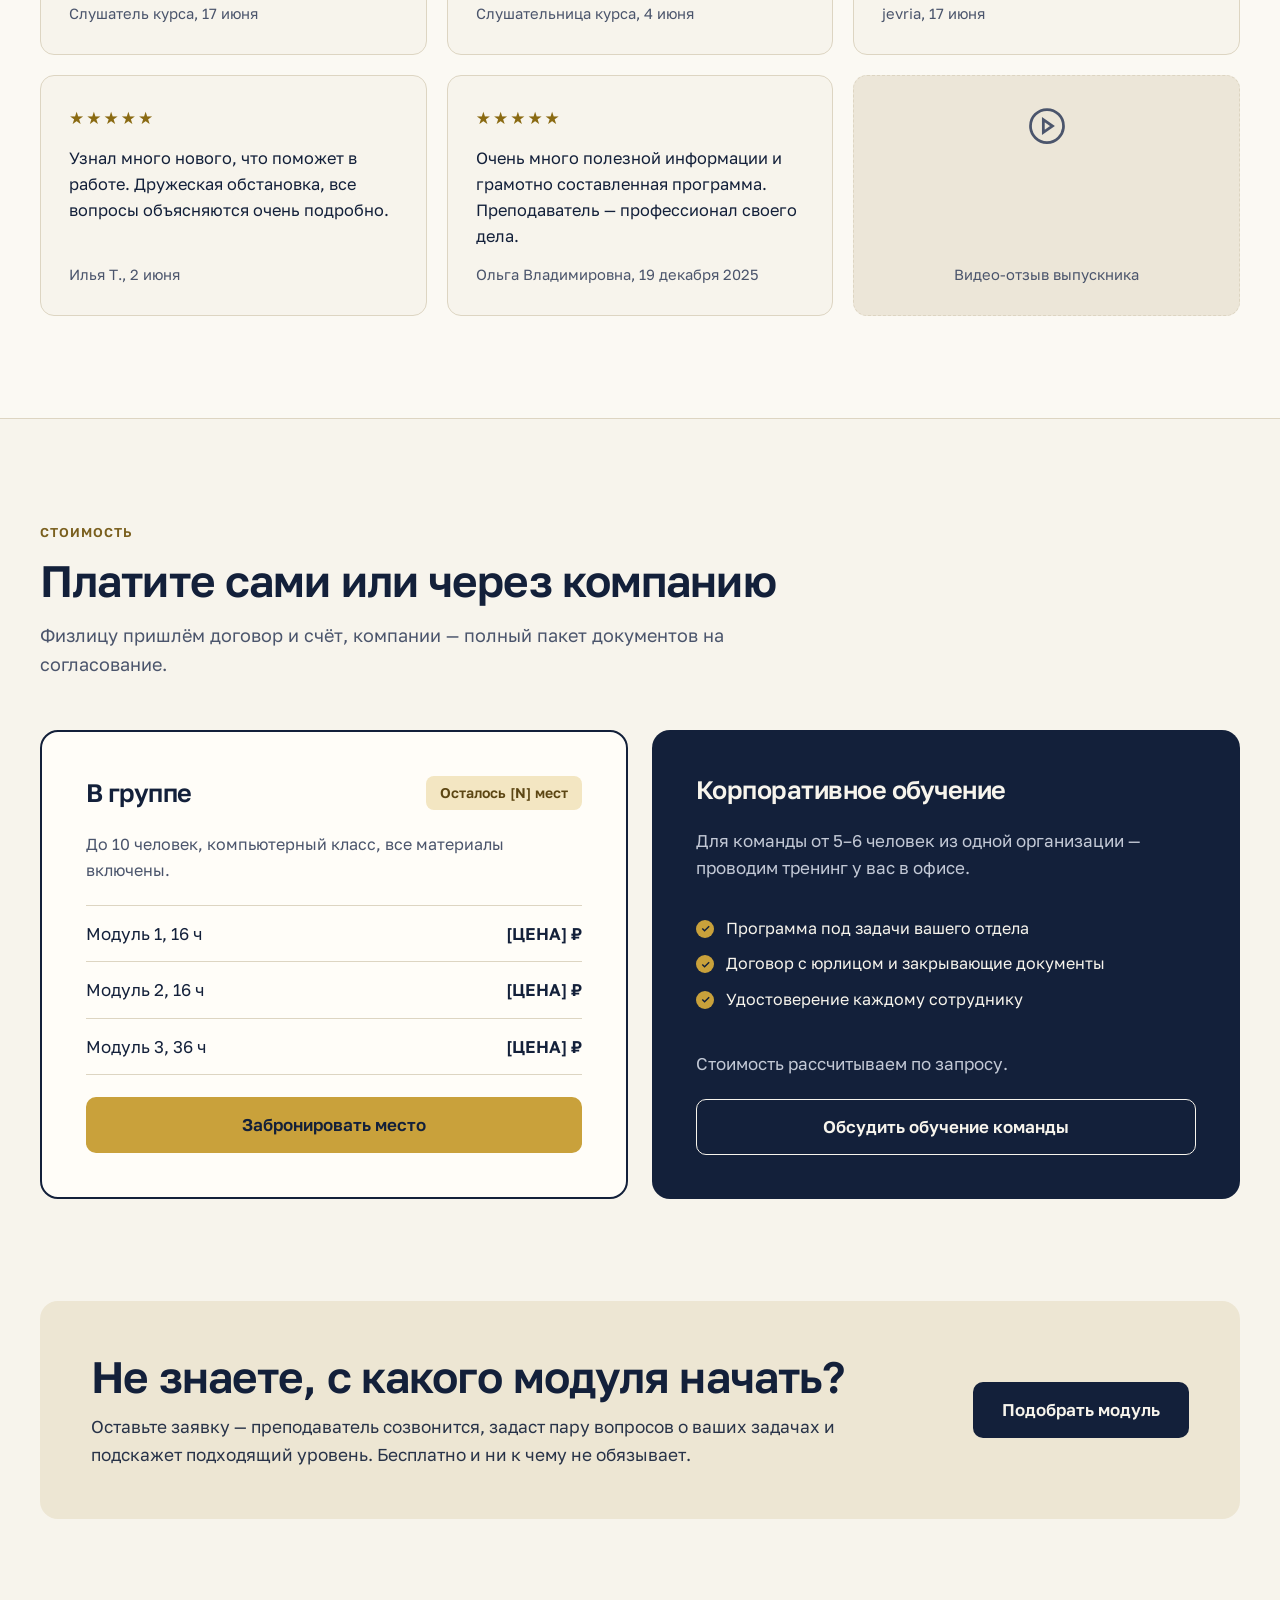
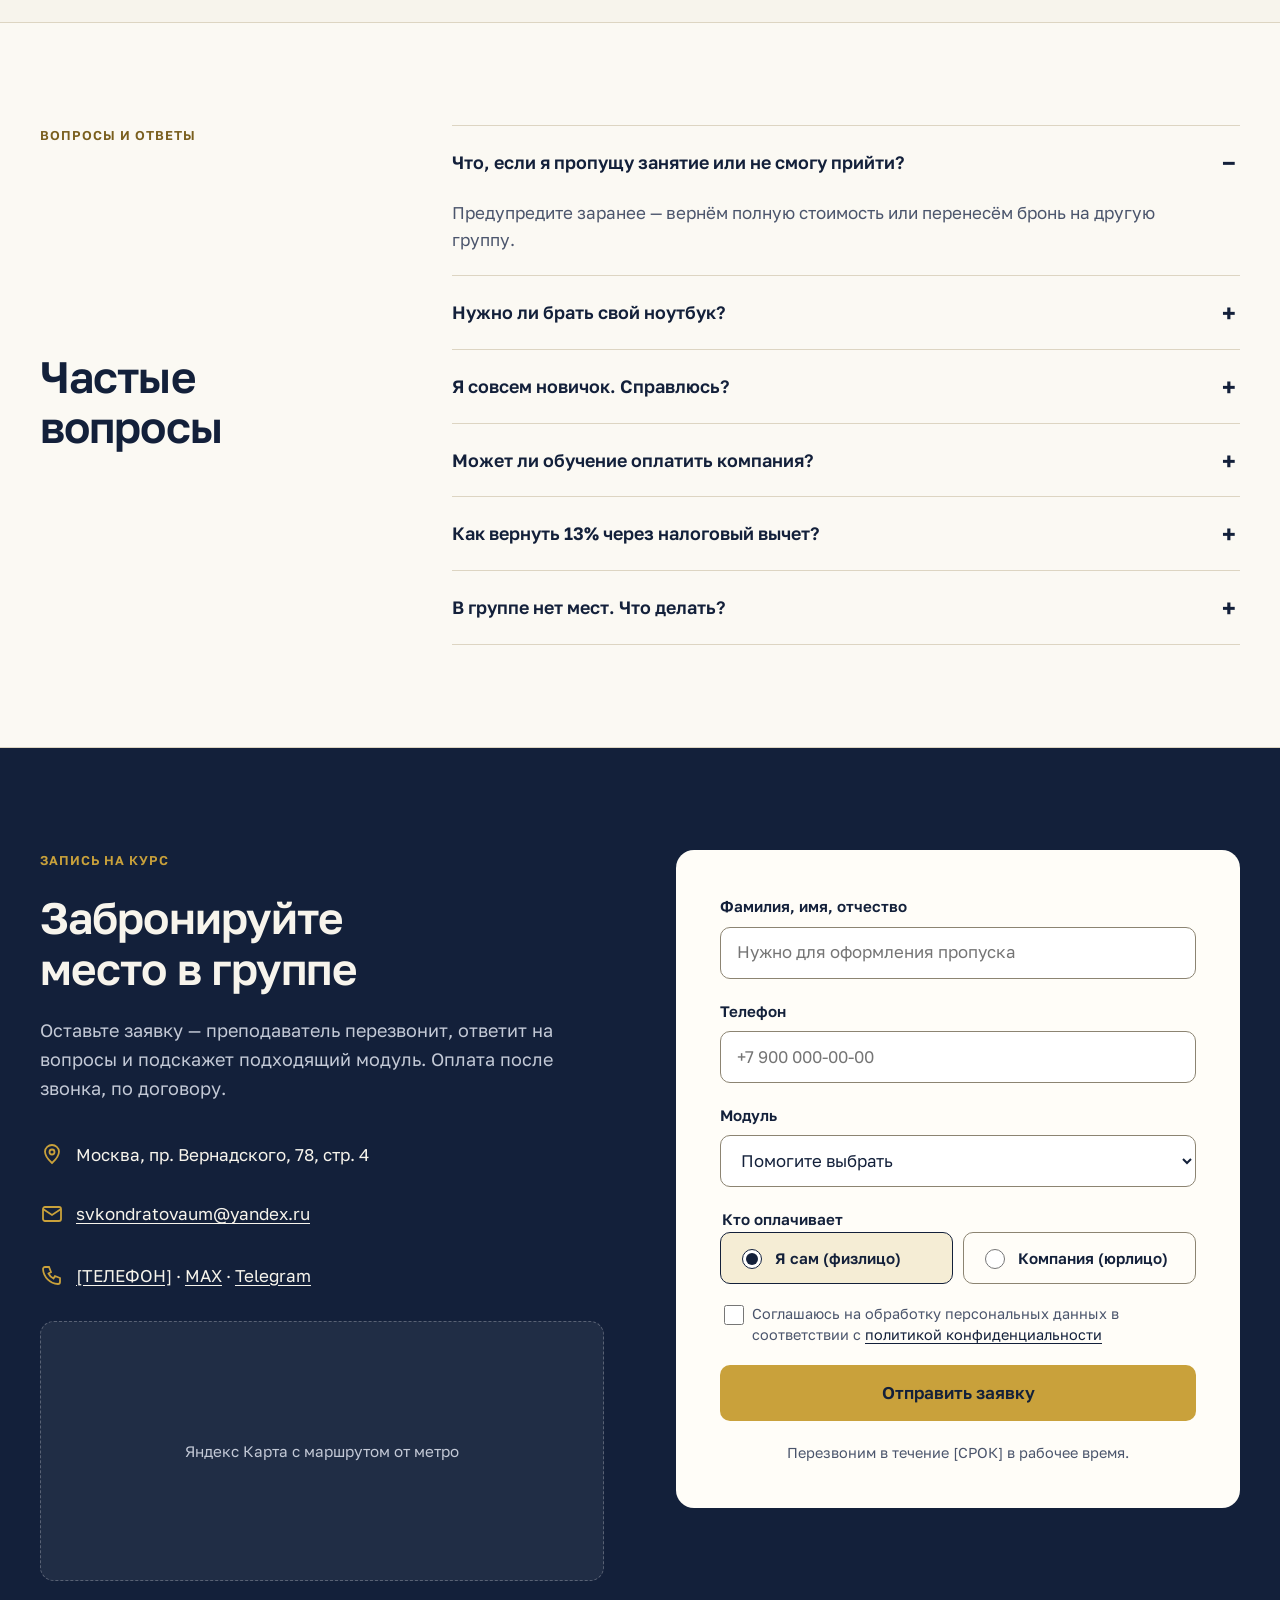
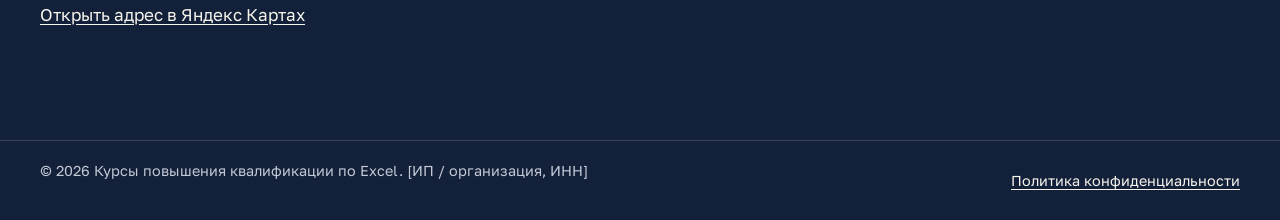
==== commit 7c53e7a0: "Строже и современнее; без упоминаний РТУ МИРЭА и РАНХиГС - Тексты: убраны РТУ МИРЭА и РАНХиГС (описа" ====
--- a/a/index.html
+++ b/a/index.html
@@ -4,7 +4,7 @@
 <meta charset="utf-8">
 <meta name="viewport" content="width=device-width, initial-scale=1">
 <title>Курсы Excel для руководителей и специалистов — очно в Москве</title>
-<meta name="description" content="Очные курсы Excel в РТУ МИРЭА: три модуля от базового уровня до финансового моделирования. Группы до 10 человек, компьютер каждому, удостоверение о повышении квалификации.">
+<meta name="description" content="Очные курсы Excel в Москве: три модуля от базового уровня до финансового моделирования. Группы до 10 человек, компьютер каждому, удостоверение о повышении квалификации.">
 <!-- Когда появится домен: можно указать полные адреса, например https://домен.ru/a/ -->
 <link rel="canonical" href="./">
 <meta property="og:title" content="Курсы Excel для руководителей и специалистов — очно в Москве">
@@ -13,13 +13,11 @@
 <meta property="og:image" content="../assets/img/og-a.jpg">
 <link rel="icon" href="../assets/img/favicon-a.svg" type="image/svg+xml">
 <meta name="theme-color" content="#F7F4EC">
-<link rel="stylesheet" href="../assets/css/base.css?v=4">
-<link rel="stylesheet" href="../assets/css/theme-a.css?v=4">
+<link rel="stylesheet" href="../assets/css/base.css?v=6">
+<link rel="stylesheet" href="../assets/css/theme-a.css?v=6">
 <!-- Шрифты лежат на сайте (assets/fonts/), предзагружаем те, что нужны первому экрану -->
 <link rel="preload" href="../assets/fonts/golos-text-cyrillic.woff2" as="font" type="font/woff2" crossorigin>
 <link rel="preload" href="../assets/fonts/golos-text-latin.woff2" as="font" type="font/woff2" crossorigin>
-<link rel="preload" href="../assets/fonts/playfair-display-cyrillic.woff2" as="font" type="font/woff2" crossorigin>
-<link rel="preload" href="../assets/fonts/playfair-display-latin.woff2" as="font" type="font/woff2" crossorigin>
 
 <script>
   /* Настройки страницы. metrikaId — номер счётчика Яндекс Метрики (8 цифр). 0 = счётчик выключен. */
@@ -47,8 +45,8 @@
 <header class="site-header">
   <div class="container site-header__row">
     <a class="logo" href="#top">
-      <svg class="logo__mark" width="40" height="40" viewBox="0 0 40 40" aria-hidden="true"><circle cx="20" cy="20" r="19" fill="none" stroke="#C9A13B" stroke-width="1.5"/><text x="20" y="27" text-anchor="middle" font-family="Playfair Display, Georgia, serif" font-size="20" font-weight="600" fill="#9A7412">E</text></svg>
-      <span class="logo__name">Excel для профессионалов<span class="logo__sub">Повышение квалификации в РТУ МИРЭА</span></span>
+      <svg class="logo__mark" width="40" height="40" viewBox="0 0 40 40" aria-hidden="true"><rect x="1" y="1" width="38" height="38" rx="9" fill="none" stroke="#C9A13B" stroke-width="1.5"/><text x="20" y="27" text-anchor="middle" font-family="Golos Text, Segoe UI, sans-serif" font-size="19" font-weight="600" fill="#9A7412">E</text></svg>
+      <span class="logo__name">Excel для профессионалов<span class="logo__sub">Повышение квалификации в Москве</span></span>
     </a>
     <nav class="nav" aria-label="Разделы страницы">
       <a href="#for">Для кого</a>
@@ -79,7 +77,7 @@
   <div class="container hero__grid">
     <div class="hero__text">
       <div class="hero__meta">
-        <span class="chip">Очно в Москве, РТУ МИРЭА</span>
+        <span class="chip">Очно в Москве</span>
         <span class="chip">Группы до 10 человек</span>
         <span class="chip chip--accent">Старт&nbsp;<span data-cms="start_date" data-cms-label="Дата старта (первый экран)">[ДАТА]</span></span>
       </div>
@@ -102,7 +100,7 @@
       <div class="teacher-card">
         
         <span class="teacher-card__name">Светлана Кондратова</span>
-        <span class="teacher-card__role">Кандидат экономических наук, доцент РАНХиГС и МИРЭА, заместитель финансового директора «Трак Моторс»</span>
+        <span class="teacher-card__role">Кандидат экономических наук, доцент, заместитель финансового директора «Трак Моторс»</span>
       </div>
       <div class="hero__badge">Отчёт за 20 минут вместо 3 часов</div>
     </div>
@@ -271,7 +269,7 @@
   <div class="container">
     <div class="section__head">
       <span class="section__kicker">Где проходят занятия</span>
-      <h2 id="place-title">Компьютерный класс в РТУ МИРЭА — ничего не нужно брать с собой</h2>
+      <h2 id="place-title">Компьютерный класс — ничего не нужно брать с собой</h2>
     </div>
     <div class="gallery">
       <picture><source type="image/webp" srcset="../assets/img/class-lesson-600.webp 600w, ../assets/img/class-lesson-1200.webp 1200w" sizes="(min-width: 900px) 600px, 100vw"><img class="gallery__photo gallery__photo--main" src="../assets/img/class-lesson.jpg" alt="Занятие в компьютерном классе: преподаватель разбирает функцию ПРОСМОТРХ на большом экране, слушатели работают за компьютерами" width="1200" height="800" loading="lazy" decoding="async"></picture>
@@ -316,7 +314,7 @@
       </div>
       <dl class="facts-table">
         <div><dt>Должность</dt><dd>Заместитель финансового директора «Трак Моторс»</dd></div>
-        <div><dt>Преподавание</dt><dd>Доцент РАНХиГС и МИРЭА, эксперт программы Executive MBA Высшей школы бизнеса МГУ</dd></div>
+        <div><dt>Преподавание</dt><dd>Доцент, эксперт программы Executive MBA Высшей школы бизнеса МГУ</dd></div>
         <div><dt>Опыт в компаниях</dt><dd>СберЛизинг, ГК «Рольф», CarPrice, МБ-Беляево, Ренессанс Страхование</dd></div>
         <div><dt>Спикер конференций</dt><dd><a href="https://www.cfo-russia.ru/meropriyatiya/speakers/92430/" target="_blank" rel="noopener">CFO-Russia</a>, <a href="https://dialogmanag.com/CTBT/2025/dokladchiki/" target="_blank" rel="noopener">Dialog Management</a></dd></div>
       </dl>
@@ -338,8 +336,8 @@
       <div class="ph">Фото удостоверения о повышении квалификации</div>
       <div class="doc__text">
         <h2 id="doc-title">Удостоверение государственного образца о повышении квалификации</h2>
-        <p>Выдаёт РТУ МИРЭА. Подтверждённый навык ценят работодатели в любой сфере.</p>
-        <!-- TODO: уточнить в МИРЭА условия налогового вычета -->
+        <p>Подтверждённый навык ценят работодатели в любой сфере.</p>
+        <!-- TODO: уточнить условия налогового вычета -->
         <p class="doc__note">Можно вернуть 13% стоимости через налоговый вычет — <span data-cms="tax_note" data-cms-label="Налоговый вычет — коротко (блок «Документ»)">[уточнить условия и документы]</span>.</p>
       </div>
     </div>
@@ -441,7 +439,7 @@
       <h2 id="signup-title">Забронируйте место в группе</h2>
       <p class="section__lead">Оставьте заявку — преподаватель перезвонит, ответит на вопросы и подскажет подходящий модуль. Оплата после звонка, по договору.</p>
       <ul class="contacts">
-        <li><svg width="24" height="24" viewBox="0 0 24 24" fill="none" stroke="currentColor" stroke-width="1.8" aria-hidden="true"><path d="M12 21s-7-6.2-7-11.5A7 7 0 0112 3a7 7 0 017 6.5C19 14.8 12 21 12 21z"/><circle cx="12" cy="10" r="2.5"/></svg><span>Москва, пр. Вернадского, 78, стр. 4 (РТУ МИРЭА)</span></li>
+        <li><svg width="24" height="24" viewBox="0 0 24 24" fill="none" stroke="currentColor" stroke-width="1.8" aria-hidden="true"><path d="M12 21s-7-6.2-7-11.5A7 7 0 0112 3a7 7 0 017 6.5C19 14.8 12 21 12 21z"/><circle cx="12" cy="10" r="2.5"/></svg><span>Москва, пр. Вернадского, 78, стр. 4</span></li>
         <li><svg width="24" height="24" viewBox="0 0 24 24" fill="none" stroke="currentColor" stroke-width="1.8" aria-hidden="true"><rect x="3" y="5" width="18" height="14" rx="2"/><path d="M3 7l9 6 9-6"/></svg><a href="mailto:svkondratovaum@yandex.ru">svkondratovaum@yandex.ru</a></li>
         <li><svg width="24" height="24" viewBox="0 0 24 24" fill="none" stroke="currentColor" stroke-width="1.8" aria-hidden="true"><path d="M5 4h4l2 5-2.5 1.5a11 11 0 005 5L15 13l5 2v4a2 2 0 01-2 2A16 16 0 013 6a2 2 0 012-2z"/></svg><span><a href="tel:+70000000000" data-cms="phone" data-cms-label="Телефон" data-cms-tel>[ТЕЛЕФОН]</a> · <a href="#" data-messenger="max" data-cms-href="max_url" data-cms-label="Ссылка на MAX">MAX</a> · <a href="#" data-messenger="telegram" data-cms-href="telegram_url" data-cms-label="Ссылка на Telegram">Telegram</a></span></li>
       </ul>
--- a/assets/css/base.css
+++ b/assets/css/base.css
@@ -58,10 +58,11 @@
   font-family: var(--font-display);
   font-weight: var(--display-weight);
   line-height: 1.15;
+  letter-spacing: -0.02em;
   margin: 0;
   text-wrap: balance;
 }
-h1 { font-size: clamp(2.1rem, 1.3rem + 3.6vw, 4rem); line-height: 1.08; }
+h1 { font-size: clamp(2.1rem, 1.3rem + 3vw, 3.5rem); line-height: 1.08; }
 h2 { font-size: clamp(1.7rem, 1.2rem + 2vw, 2.75rem); }
 h3 { font-size: clamp(1.25rem, 1.1rem + 0.6vw, 1.6rem); line-height: 1.25; }
 p { margin: 0; }
@@ -85,7 +86,7 @@
 @media (min-width: 900px) {
   .section__head--split { grid-template-columns: 1.4fr 1fr; gap: 48px; }
 }
-.section__kicker { font-size: 0.95rem; font-weight: 600; color: var(--accent-text); }
+.section__kicker { font-size: 0.8rem; font-weight: 600; letter-spacing: 0.08em; text-transform: uppercase; color: var(--accent-text); }
 .section--dark .section__kicker { color: var(--accent-on-dark); }
 .section__lead { font-size: 1.125rem; color: var(--muted); }
 .section--dark .section__lead { color: var(--brand-muted); }
@@ -210,7 +211,7 @@
 .quote-block {
   margin: 28px 0 0; padding: clamp(24px, 3vw, 40px);
   border-radius: var(--radius-lg); background: var(--quote-bg);
-  font-family: var(--font-display); font-size: clamp(1.2rem, 1rem + 0.8vw, 1.6rem); line-height: 1.45;
+  font-family: var(--font-display); font-weight: 500; font-size: clamp(1.15rem, 1rem + 0.6vw, 1.45rem); line-height: 1.45;
 }
 
 /* Роли */
@@ -295,7 +296,7 @@
 /* Преподаватель */
 .teacher { display: grid; gap: 40px; align-items: start; }
 @media (min-width: 900px) { .teacher { grid-template-columns: 400px 1fr; gap: 72px; } }
-.teacher__photo { aspect-ratio: 1; overflow: hidden; border-radius: var(--radius-photo); background: var(--placeholder); }
+.teacher__photo { aspect-ratio: 1; overflow: hidden; border-radius: 50%; /* исходник фото уже вырезан кругом */ background: var(--placeholder); }
 .teacher__photo img { width: 100%; height: 100%; object-fit: cover; transform: scale(1.15); }
 
 /* Видео-кружок (как в Telegram): круг зашит в само видео, кольцо по краю — прогресс, субтитры — под кругом */
--- a/assets/css/theme-a.css
+++ b/assets/css/theme-a.css
@@ -1,21 +1,11 @@
 /* =========================================================
-   Тема A — «Академический премиум»
-   Тёмно-синий, слоновая кость, золото. Заголовки с засечками.
+   Тема A — «Деловой»
+   Тёмно-синий, слоновая кость, золото. Строгие заголовки без засечек
+   (тот же Golos Text, что и текст), сдержанные скругления.
    ========================================================= */
 
-/* Шрифт заголовков варианта A — Playfair Display — файлы в assets/fonts/ (скачаны с Google Fonts 25.09.2026, лицензия OFL). Один переменный файл на набор символов. */
-@font-face { font-family: "Playfair Display"; font-style: normal; font-weight: 500 700; font-display: swap;
-  src: url("../fonts/playfair-display-cyrillic.woff2") format("woff2");
-  unicode-range: U+0301, U+0400-045F, U+0490-0491, U+04B0-04B1, U+2116; }  /* cyrillic */
-@font-face { font-family: "Playfair Display"; font-style: normal; font-weight: 500 700; font-display: swap;
-  src: url("../fonts/playfair-display-latin.woff2") format("woff2");
-  unicode-range: U+0000-00FF, U+0131, U+0152-0153, U+02BB-02BC, U+02C6, U+02DA, U+02DC, U+0304, U+0308, U+0329, U+2000-206F, U+20AC, U+2122, U+2191, U+2193, U+2212, U+2215, U+FEFF, U+FFFD; }  /* latin */
-@font-face { font-family: "Playfair Display"; font-style: normal; font-weight: 500 700; font-display: swap;
-  src: url("../fonts/playfair-display-latin-ext.woff2") format("woff2");
-  unicode-range: U+0100-02BA, U+02BD-02C5, U+02C7-02CC, U+02CE-02D7, U+02DD-02FF, U+0304, U+0308, U+0329, U+1D00-1DBF, U+1E00-1E9F, U+1EF2-1EFF, U+2020, U+20A0-20AB, U+20AD-20C0, U+2113, U+2C60-2C7F, U+A720-A7FF; }  /* latin-ext */
-
 :root {
-  --font-display: "Playfair Display", Georgia, "Times New Roman", serif;
+  --font-display: "Golos Text", "Segoe UI", system-ui, -apple-system, sans-serif;
   --font-body: "Golos Text", "Segoe UI", system-ui, -apple-system, sans-serif;
   --display-weight: 600;
 
@@ -66,20 +56,19 @@
   --ok-bg: #E3EEE3; --ok-ink: #1F4D2B;
   --error: #A12A1B; --error-bg: #F7E3DE;
 
-  --radius-sm: 2px; --radius-md: 4px; --radius-lg: 6px; --radius-xl: 8px;
-  --radius-btn: 2px; --radius-input: 4px; --radius-pill: 999px;
-  --radius-photo: 200px 200px 6px 6px;   /* арка */
+  --radius-sm: 6px; --radius-md: 10px; --radius-lg: 14px; --radius-xl: 18px;
+  --radius-btn: 10px; --radius-input: 10px; --radius-pill: 8px;
+  --radius-photo: 20px;
 }
 
-/* Hero: арка с фото преподавателя + синяя плашка */
+/* Hero: фото преподавателя в круге (исходник уже вырезан кругом, углы белые) + синяя плашка */
 .hero__photo {
-  position: relative; width: min(100%, 460px); aspect-ratio: 460 / 560; margin-left: auto;
-  border-radius: 230px 230px 4px 4px; border: 1px solid var(--line);
+  position: relative; width: min(100%, 440px); aspect-ratio: 1; margin-left: auto;
+  border-radius: 50%; border: 1px solid var(--line);
 }
-.hero__photo img { transform: scale(1.22) translateY(6%); }
 .teacher-card {
   position: absolute; left: 0; bottom: 0; width: min(88%, 330px);
-  padding: 24px 26px; background: var(--brand); color: var(--brand-ink);
+  padding: 24px 26px; border-radius: var(--radius-lg); background: var(--brand); color: var(--brand-ink);
 }
 .teacher-card__avatar { display: none; }
 .teacher-card__role { color: var(--brand-muted); }
@@ -90,9 +79,7 @@
   .teacher-card { left: 50%; transform: translateX(-50%); bottom: 0; width: min(92%, 360px); }
 }
 
-/* Римские цифры модулей */
-.module__numeral { font-family: var(--font-display); font-size: 3.2rem; line-height: 1; color: var(--accent-text); }
+/* Римские цифры модулей — крупно, без засечек */
+.module__numeral { font-family: var(--font-display); font-weight: 600; font-size: 2.4rem; line-height: 1; letter-spacing: -0.02em; color: var(--accent-text); }
 .card--dark .module__numeral { color: var(--accent); }
 
-.btn--primary { letter-spacing: .01em; }
-h1, h2 { letter-spacing: -0.01em; }
